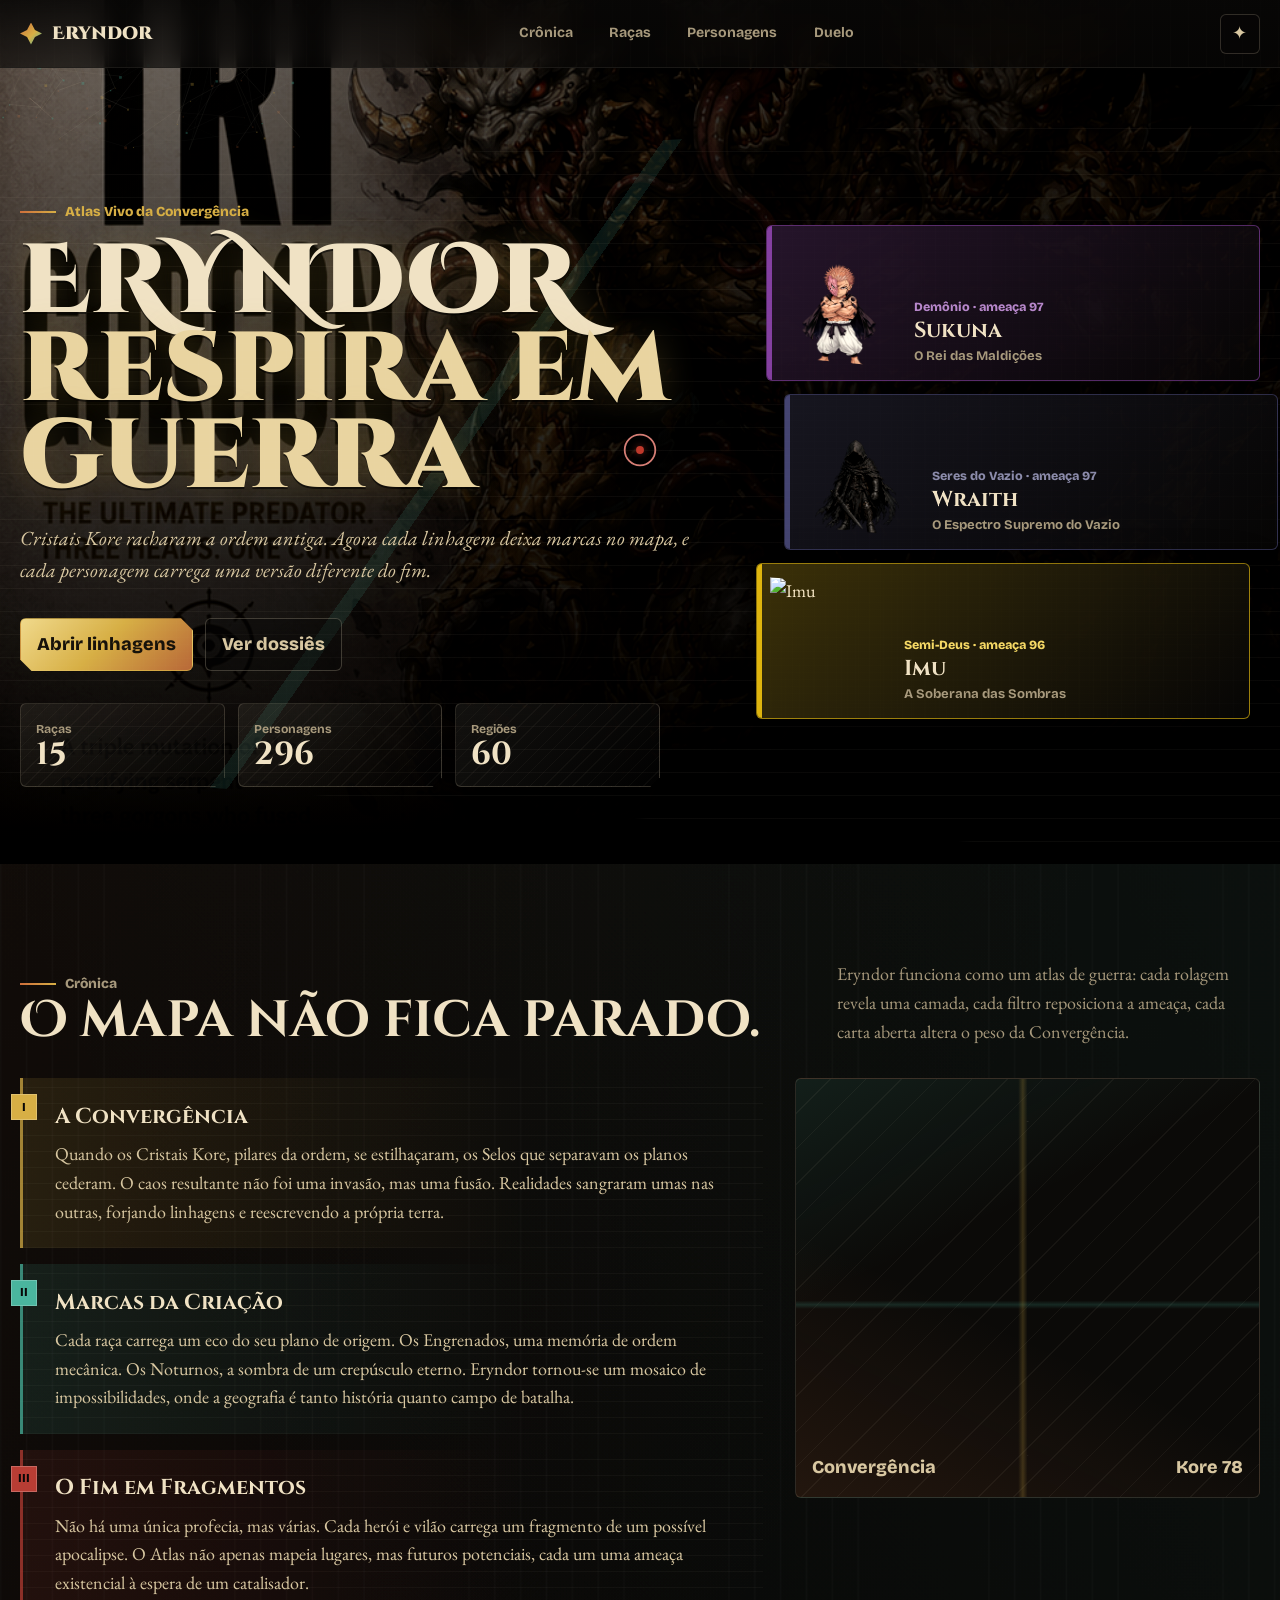
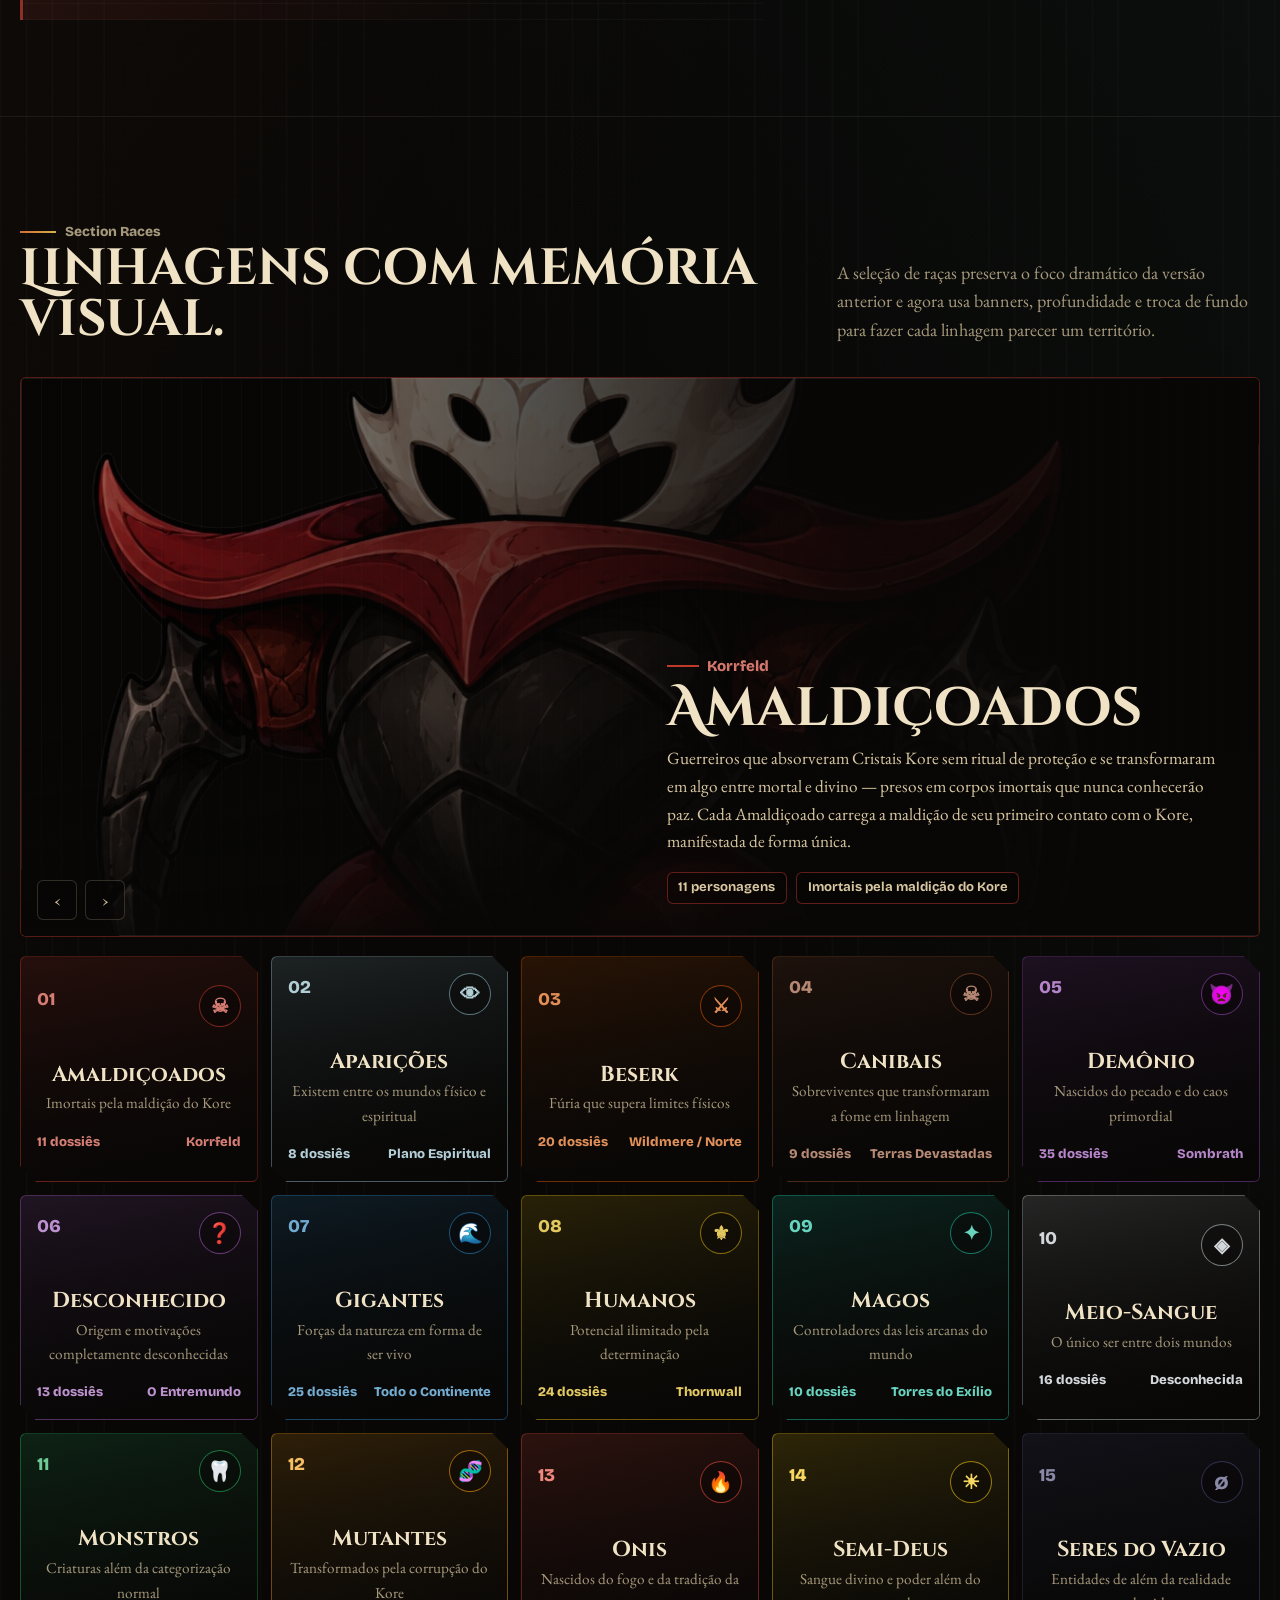
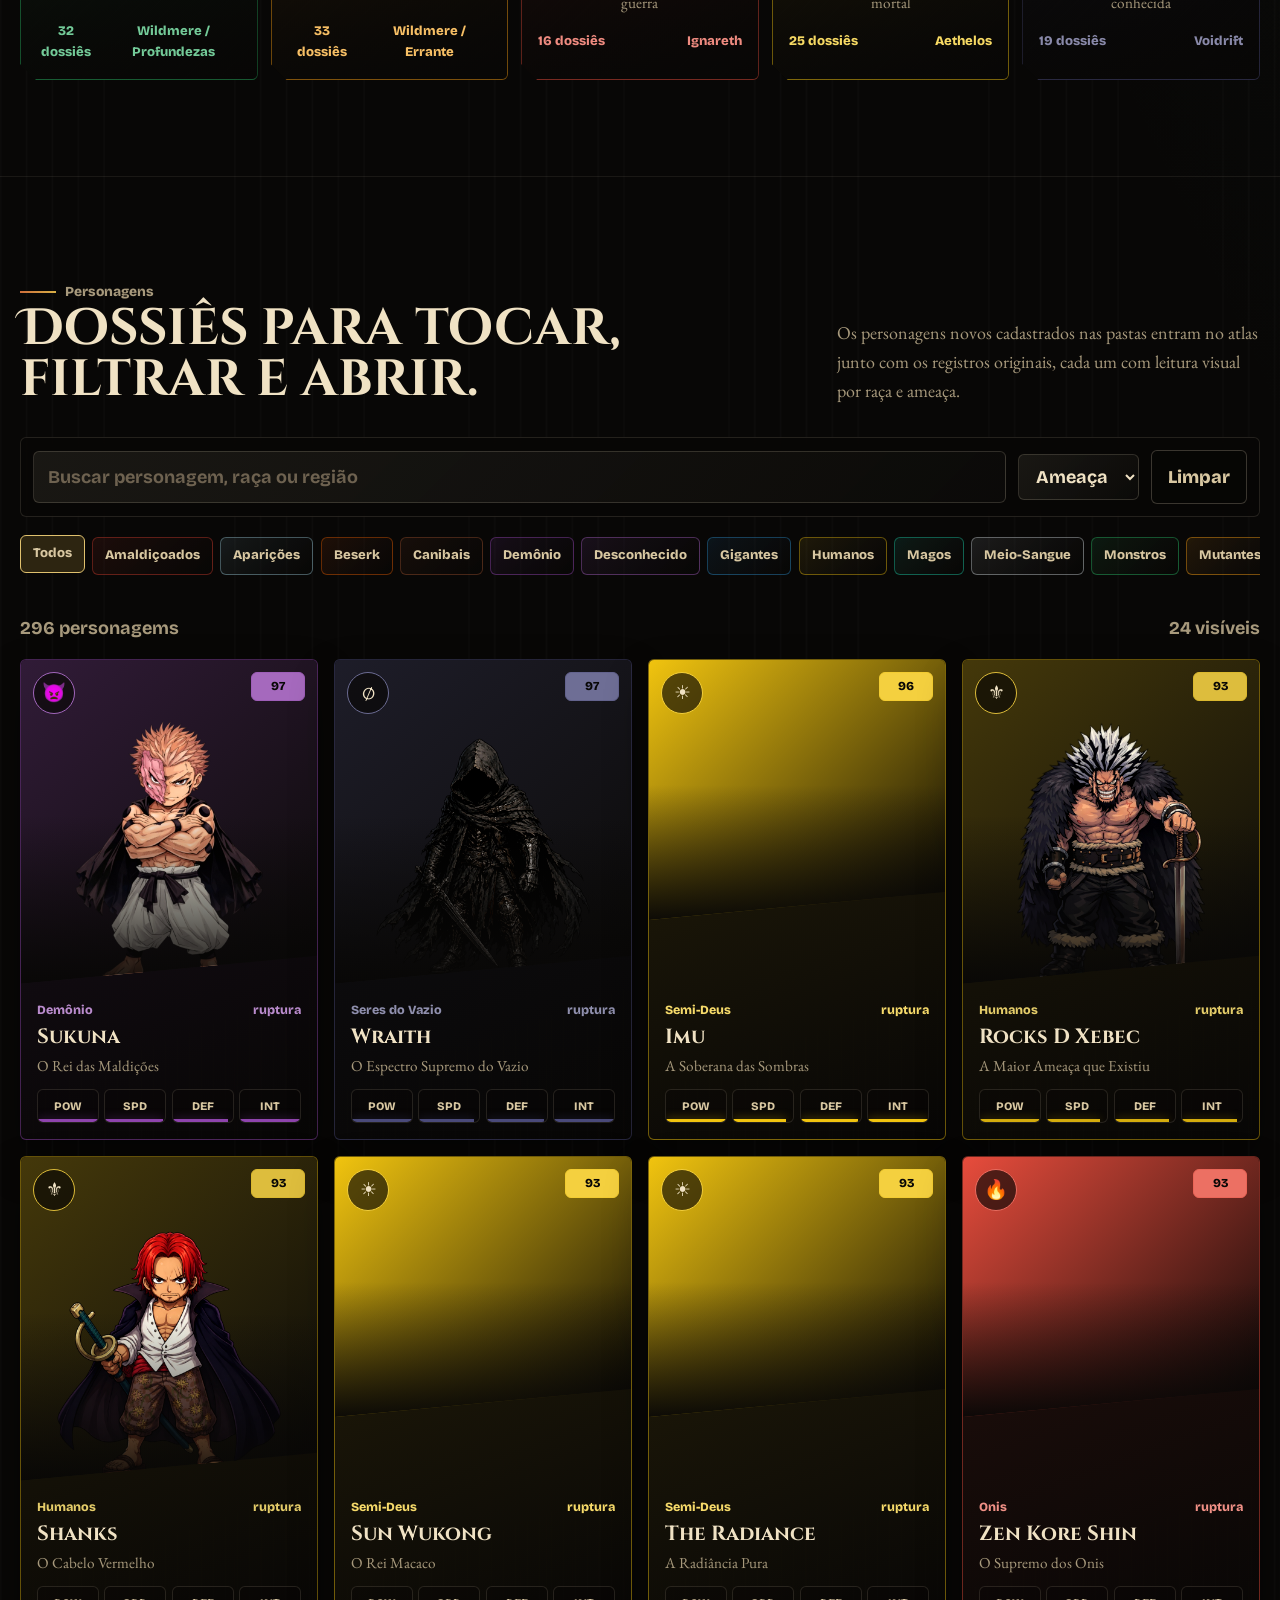
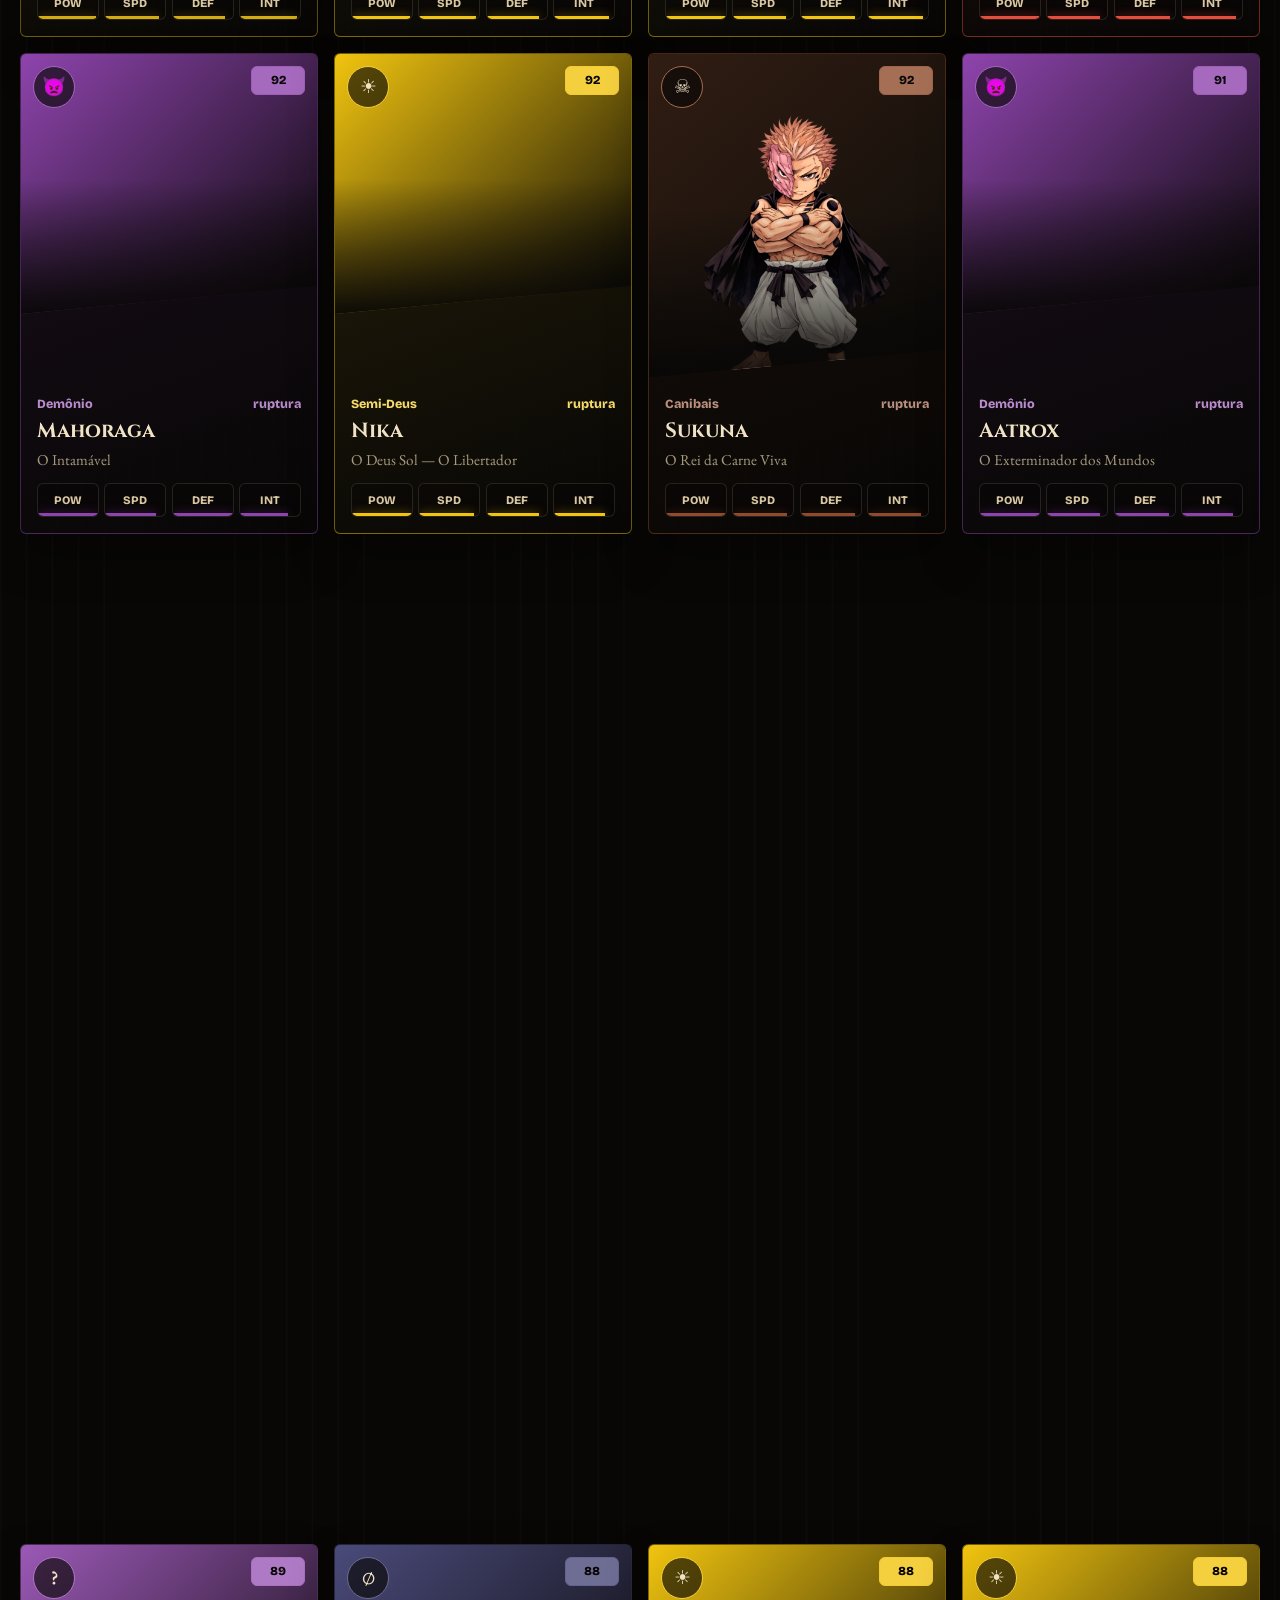
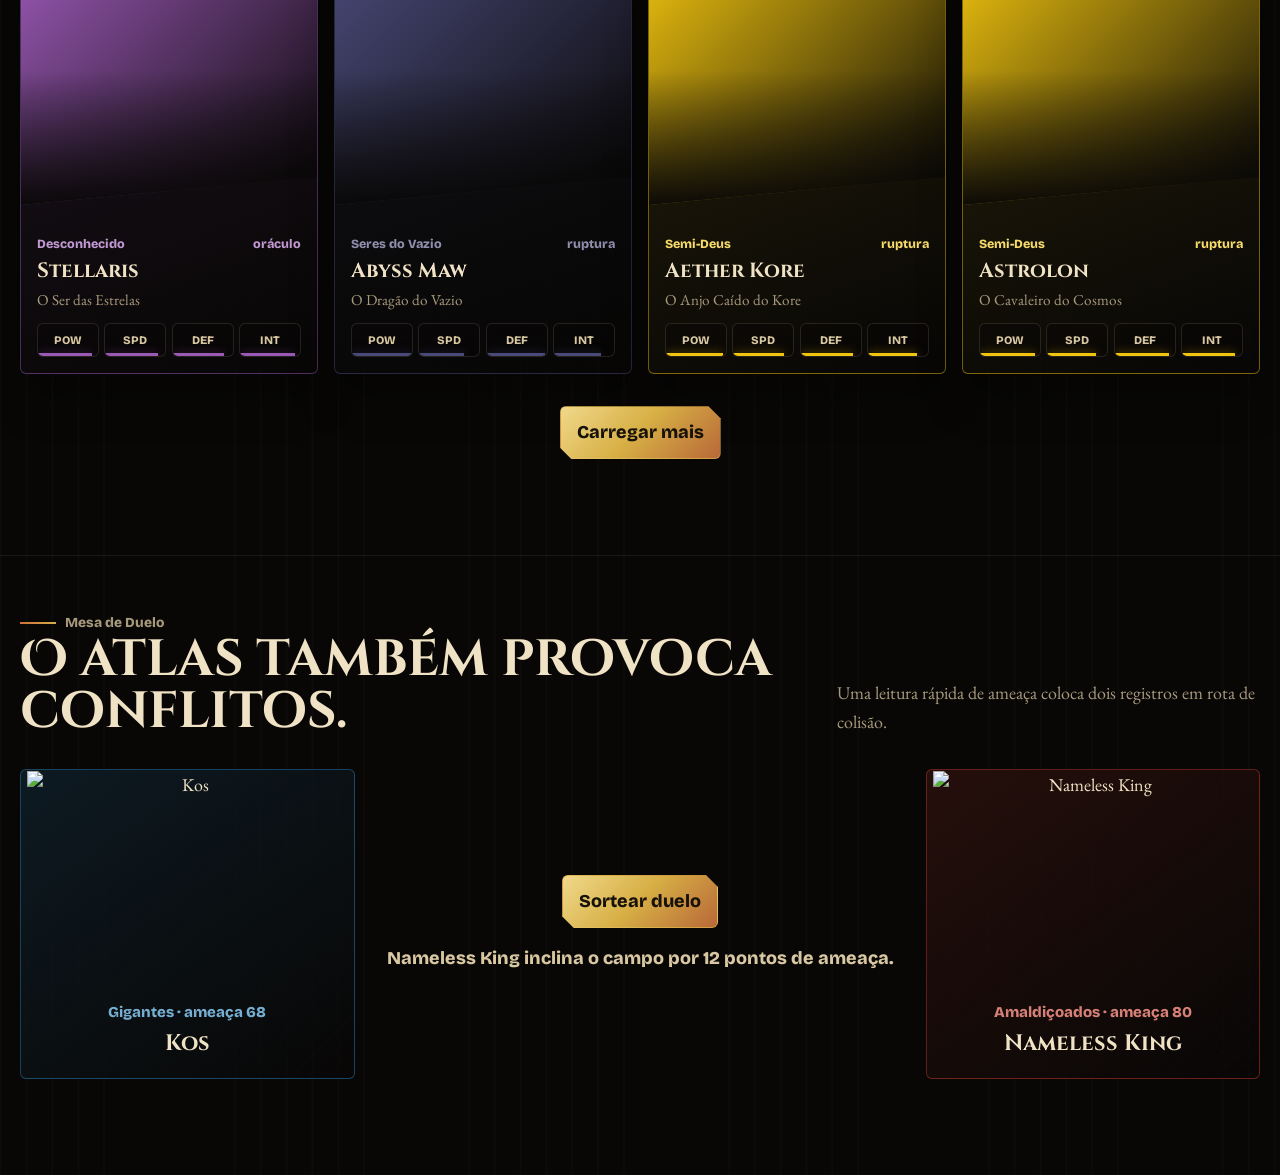
==== index.html @ 31798b3d "Primeiro commit do projeto ERYNDOR" ====
<!doctype html>
<html lang="pt-BR">
  <head>
    <meta charset="UTF-8" />
    <meta name="viewport" content="width=device-width, initial-scale=1.0" />
    <meta name="theme-color" content="#090806" />
    <title>ERYNDOR - Atlas Vivo da Convergência</title>
    <link rel="preconnect" href="https://fonts.googleapis.com" />
    <link rel="preconnect" href="https://fonts.gstatic.com" crossorigin />
    <link
      href="https://fonts.googleapis.com/css2?family=Bricolage+Grotesque:wght@500;600;700;800&family=Cinzel+Decorative:wght@400;700;900&family=Cinzel:wght@500;600;700&family=EB+Garamond:ital,wght@0,400;0,500;0,600;1,400;1,500&display=swap"
      rel="stylesheet"
    />
    <style>
      :root {
        --ink: #080706;
        --ink-2: #11100d;
        --charcoal: #191714;
        --iron: #24211c;
        --bone: #f0e2c4;
        --paper: #d8c7a1;
        --muted: #a7997c;
        --dim: #6e6250;
        --kore: #d7af45;
        --copper: #cf6f3b;
        --verdigris: #4ab59e;
        --blood: #b83d34;
        --moss: #91a36d;
        --storm: #48687e;
        --line: rgba(240, 226, 196, 0.14);
        --line-strong: rgba(240, 226, 196, 0.28);
        --shadow: rgba(0, 0, 0, 0.58);
        --active-race: var(--kore);
        --active-glow: rgba(215, 175, 69, 0.32);
        --cursor-x: 50vw;
        --cursor-y: 50vh;
        --scroll-ratio: 0;
        --transition-fast: 0.18s ease;
        --transition-med: 0.35s cubic-bezier(0.19, 1, 0.22, 1);
        --transition-slow: 0.7s ease;
        --reveal-delay: 0s;

        --kore-a10: rgba(215, 175, 69, 0.1);
        --kore-a20: rgba(215, 175, 69, 0.2);
        --copper-a10: rgba(207, 111, 59, 0.1);
        --verdigris-a10: rgba(74, 181, 158, 0.1);
        --blood-a10: rgba(184, 61, 52, 0.1);
      }

      * {
        box-sizing: border-box;
      }

      html {
        scroll-behavior: smooth;
        background: var(--ink);
      }

      body {
        margin: 0;
        color: var(--bone);
        background:
          linear-gradient(115deg, rgba(207, 111, 59, 0.06), transparent 32%),
          linear-gradient(245deg, rgba(74, 181, 158, 0.07), transparent 36%),
          repeating-linear-gradient(
            90deg,
            rgba(255, 255, 255, 0.018) 0,
            rgba(255, 255, 255, 0.018) 1px,
            transparent 1px,
            transparent 26px
          ),
          var(--ink);
        font-family: "EB Garamond", Georgia, serif;
        font-size: 18px;
        line-height: 1.6;
        overflow-x: hidden;
      }

      body::before {
        content: "";
        position: fixed;
        inset: 0;
        z-index: 30;
        pointer-events: none;
        opacity: 0.42;
        mix-blend-mode: soft-light;
        background-image:
          linear-gradient(rgba(255, 255, 255, 0.04) 1px, transparent 1px),
          linear-gradient(90deg, rgba(255, 255, 255, 0.03) 1px, transparent 1px);
        background-size:
          7px 7px,
          11px 11px;
        mask-image: linear-gradient(
          to bottom,
          transparent,
          #000 12%,
          #000 88%,
          transparent
        );
      }

      body::after {
        content: "";
        position: fixed;
        left: 0;
        right: 0;
        top: 0;
        height: 3px;
        z-index: 1200;
        transform-origin: left center;
        transform: scaleX(var(--scroll-ratio));
        background: linear-gradient(
          90deg,
          var(--copper),
          var(--kore),
          var(--verdigris)
        );
        box-shadow: 0 0 22px rgba(215, 175, 69, 0.55);
      }

      ::selection {
        color: var(--ink);
        background: var(--kore);
      }

      ::-webkit-scrollbar {
        width: 9px;
      }

      ::-webkit-scrollbar-track {
        background: #070604;
      }

      ::-webkit-scrollbar-thumb {
        background: linear-gradient(
          var(--copper),
          var(--kore),
          var(--verdigris)
        );
        border: 2px solid #070604;
        border-radius: 8px;
      }

      a {
        color: inherit;
      }

      button,
      input,
      select {
        font: inherit;
      }

      button {
        color: inherit;
      }

      img {
        display: block;
        max-width: 100%;
      }

      .site-loader {
        position: fixed;
        inset: 0;
        z-index: 2200;
        display: grid;
        place-items: center;
        background:
          linear-gradient(180deg, rgba(8, 7, 6, 0.96), rgba(8, 7, 6, 0.9)),
          repeating-linear-gradient(
            135deg,
            rgba(240, 226, 196, 0.04) 0 1px,
            transparent 1px 12px
          );
        transition:
          opacity 0.55s ease,
          visibility 0.55s ease;
      }

      body.is-loaded .site-loader {
        opacity: 0;
        visibility: hidden;
      }

      .loader-mark {
        width: min(76vw, 420px);
        text-align: center;
      }

      .loader-sigil {
        width: 96px;
        height: 96px;
        margin: 0 auto 1rem;
        background: conic-gradient(
          from 45deg,
          var(--copper),
          var(--kore),
          var(--verdigris),
          var(--copper)
        );
        clip-path: polygon(
          50% 0,
          64% 33%,
          100% 50%,
          64% 67%,
          50% 100%,
          36% 67%,
          0 50%,
          36% 33%
        );
        animation: sigilAwaken 3.2s ease-in-out infinite;
      }

      @keyframes sigilAwaken {
        0% {
          transform: scale(0.88);
          filter: brightness(0.9) saturate(0.8);
          opacity: 0.8;
        }
        30%,
        70% {
          transform: scale(1) rotate(180deg);
          filter: brightness(1.2) saturate(1.1);
          opacity: 1;
        }
        100% {
          transform: scale(0.88) rotate(360deg);
          filter: brightness(0.9) saturate(0.8);
          opacity: 0.8;
        }
      }

      .loader-text {
        margin: 0 0 0.85rem;
        font-family: "Cinzel", serif;
        font-weight: 700;
        font-size: 0.9rem;
        color: var(--paper);
      }

      .loader-track {
        height: 4px;
        border: 1px solid var(--line-strong);
        background: rgba(240, 226, 196, 0.06);
        overflow: hidden;
      }

      .loader-track span {
        display: block;
        width: 42%;
        height: 100%;
        background: linear-gradient(
          90deg,
          transparent,
          var(--kore),
          transparent
        );
        animation: loaderSweep 1.15s ease-in-out infinite;
      }

      @media (max-width: 1024px) {
        .hero {
          grid-template-columns: 1fr;
          padding-bottom: 4rem;
        }
        .hero-dossiers {
          display: none;
        }
        .races-grid {
          grid-template-columns: repeat(2, 1fr);
        }
      }

      @media (max-width: 768px) {
        .races-grid {
          grid-template-columns: 1fr;
        }
        .section-heading {
          display: block;
        }
      }

      .cursor {
        position: fixed;
        left: 0;
        top: 0;
        z-index: 2100;
        width: 18px;
        height: 18px;
        pointer-events: none;
        transform: translate3d(
          calc(var(--cursor-x) - 9px),
          calc(var(--cursor-y) - 9px),
          0
        );
        transition:
          width 0.18s ease,
          height 0.18s ease,
          transform 0.03s linear;
      }

      .cursor::before,
      .cursor::after {
        content: "";
        position: absolute;
        inset: 0;
        border-radius: 50%;
      }

      .cursor::before {
        background: var(--active-race);
        box-shadow: 0 0 18px var(--active-glow);
        transform: scale(0.44);
        mix-blend-mode: color-dodge;
      }

      .cursor::after {
        border: 1px solid color-mix(in srgb, var(--active-race), #fff 35%);
        transform: scale(1.8);
        transition:
          transform 0.2s ease,
          border-color 0.2s ease;
      }

      .cursor span {
        position: absolute;
        left: 22px;
        top: -8px;
        min-width: max-content;
        padding: 0.18rem 0.45rem;
        border: 1px solid var(--line);
        background: rgba(8, 7, 6, 0.8);
        color: var(--paper);
        font-family: "Bricolage Grotesque", sans-serif;
        font-size: 0.72rem;
        opacity: 0;
        transform: translateY(4px);
        transition:
          opacity 0.18s ease,
          transform 0.18s ease;
      }

      body.cursor-active .cursor {
        width: 34px;
        height: 34px;
        transform: translate3d(
          calc(var(--cursor-x) - 17px),
          calc(var(--cursor-y) - 17px),
          0
        );
      }

      body.cursor-active .cursor::after {
        transform: scale(1.4);
      }

      body.cursor-active .cursor span {
        opacity: 1;
        transform: translateY(0);
      }

      .page-shell {
        position: relative;
        z-index: 2;
      }

      .top-nav {
        position: fixed;
        inset: 0 0 auto;
        z-index: 1100;
        display: flex;
        align-items: center;
        justify-content: space-between;
        gap: 1rem;
        min-height: 68px;
        padding: 0.7rem max(1rem, calc((100vw - 1240px) / 2));
        border-bottom: 1px solid rgba(240, 226, 196, 0.08);
        background:
          linear-gradient(180deg, rgba(8, 7, 6, 0.92), rgba(8, 7, 6, 0.64)),
          repeating-linear-gradient(
            90deg,
            rgba(240, 226, 196, 0.035) 0 1px,
            transparent 1px 18px
          );
        backdrop-filter: blur(12px);
      }
      .top-nav::before,
      .top-nav::after {
        content: "";
        position: absolute;
        left: var(--page-gutter);
        right: var(--page-gutter);
        height: 1px;
        background: var(--kore-a20);
        transform-origin: center;
        transition: transform var(--transition-slow);
        transform: scaleX(calc(var(--scroll-ratio, 0) * 2));
      }
      .top-nav::before {
        top: 0;
      }
      .top-nav::after {
        bottom: 0;
        transform: scaleX(calc(1 - var(--scroll-ratio, 0) * 1.5));
      }

      .nav-brand {
        display: inline-flex;
        align-items: center;
        gap: 0.65rem;
        min-width: max-content;
        color: var(--bone);
        text-decoration: none;
        font-family: "Cinzel Decorative", serif;
        font-weight: 900;
        font-size: 1.15rem;
      }

      .nav-brand::before {
        content: "";
        width: 22px;
        height: 22px;
        background: linear-gradient(
          135deg,
          var(--copper),
          var(--kore) 55%,
          var(--verdigris)
        );
        clip-path: polygon(
          50% 0,
          68% 34%,
          100% 50%,
          68% 66%,
          50% 100%,
          32% 66%,
          0 50%,
          32% 34%
        );
        filter: drop-shadow(0 0 12px rgba(215, 175, 69, 0.42));
      }

      .nav-links {
        display: flex;
        align-items: center;
        justify-content: center;
        gap: 0.35rem;
        margin: 0;
        padding: 0;
        list-style: none;
      }

      .nav-links a {
        position: relative;
        display: inline-flex;
        align-items: center;
        min-height: 38px;
        padding: 0 0.9rem;
        color: var(--muted);
        text-decoration: none;
        font-family: "Bricolage Grotesque", sans-serif;
        font-weight: 700;
        font-size: 0.88rem;
        border: 1px solid transparent;
        transition: color var(--transition-fast);
      }
      .nav-links a::after {
        content: "";
        position: absolute;
        left: 50%;
        bottom: 4px;
        width: 0;
        height: 1px;
        background: var(--kore);
        transition:
          width var(--transition-med),
          left var(--transition-med);
      }
      .nav-links a:hover,
      .nav-links a.is-active {
        color: var(--bone);
      }
      .nav-links a:hover::after,
      .nav-links a.is-active::after {
        width: calc(100% - 1.8rem);
        left: 0.9rem;
      }

      .nav-quick {
        display: inline-flex;
        align-items: center;
        gap: 0.5rem;
      }

      .icon-button {
        display: inline-grid;
        place-items: center;
        width: 40px;
        height: 40px;
        border: 1px solid rgba(240, 226, 196, 0.18);
        border-radius: 6px;
        color: var(--paper);
        background: rgba(8, 7, 6, 0.52);
        cursor: pointer;
        transition:
          transform 0.2s ease,
          border-color 0.2s ease,
          background 0.2s ease;
      }

      .icon-button:hover,
      .icon-button:focus-visible {
        transform: translateY(-2px);
        border-color: var(--active-race);
        background: rgba(215, 175, 69, 0.11);
        outline: none;
      }

      .hero {
        position: relative;
        min-height: 96svh;
        display: grid;
        grid-template-columns: minmax(0, 1.04fr) minmax(320px, 0.72fr);
        align-items: end;
        gap: 2rem;
        padding: 7.8rem max(1.2rem, calc((100vw - 1240px) / 2)) 4.8rem;
        overflow: hidden;
      }

      .hero::before {
        content: "";
        position: absolute;
        inset: 0;
        background:
          linear-gradient(90deg, rgba(8, 7, 6, 0.35), rgba(8, 7, 6, 0.82) 72%),
          linear-gradient(180deg, rgba(8, 7, 6, 0.1), var(--ink) 96%),
          url("images/Banner/Banner-Mutantes.png") center / cover no-repeat;
        filter: saturate(1.05) contrast(1.08);
        transform: scale(1.04);
      }

      .hero::after {
        content: "";
        position: absolute;
        inset: 12% 0 0;
        background:
          repeating-linear-gradient(
            0deg,
            transparent 0 22px,
            rgba(240, 226, 196, 0.045) 22px 23px
          ),
          linear-gradient(
            125deg,
            transparent 0 38%,
            rgba(74, 181, 158, 0.12) 38% 39%,
            transparent 39% 100%
          );
        clip-path: polygon(0 10%, 100% 0, 100% 100%, 0 88%);
        pointer-events: none;
      }

      #ambient-canvas {
        position: absolute;
        inset: 0;
        z-index: 1;
        pointer-events: none;
        opacity: 0.82;
      }

      .hero-copy,
      .hero-dossiers {
        position: relative;
        z-index: 2;
      }

      .eyebrow {
        display: inline-flex;
        align-items: center;
        gap: 0.55rem;
        margin: 0 0 1rem;
        color: var(--kore);
        font-family: "Bricolage Grotesque", sans-serif;
        font-weight: 800;
        font-size: 0.86rem;
      }

      .eyebrow::before {
        content: "";
        width: 36px;
        height: 2px;
        background: linear-gradient(90deg, var(--copper), var(--kore));
      }

      .hero h1 {
        margin: 0;
        color: var(--bone);
        font-family: "Cinzel Decorative", serif;
        font-size: 6.1rem;
        font-weight: 900;
        line-height: 0.9;
        text-shadow:
          0 2px 0 rgba(0, 0, 0, 0.56),
          0 0 34px rgba(215, 175, 69, 0.24);
      }

      .hero-title-line {
        display: block;
        color: color-mix(in srgb, var(--bone), var(--kore) 28%);
      }

      .hero-lead {
        max-width: 680px;
        margin: 1.25rem 0 2rem;
        color: var(--paper);
        font-size: 1.25rem;
        font-style: italic;
      }

      .hero-actions {
        display: flex;
        flex-wrap: wrap;
        align-items: center;
        gap: 0.75rem;
        margin-bottom: 2rem;
      }

      .command-button {
        display: inline-flex;
        align-items: center;
        justify-content: center;
        min-height: 46px;
        padding: 0.7rem 1rem;
        border: 1px solid rgba(215, 175, 69, 0.48);
        border-radius: 6px;
        color: #17120a;
        background: linear-gradient(135deg, #f0d98b, var(--kore) 48%, #b86838);
        text-decoration: none;
        font-family: "Bricolage Grotesque", sans-serif;
        font-weight: 800;
        box-shadow: 0 16px 40px rgba(0, 0, 0, 0.28);
        cursor: pointer;
        transition:
          transform 0.2s ease,
          filter 0.2s ease,
          clip-path 0.2s ease;
        clip-path: polygon(
          0 0,
          calc(100% - 12px) 0,
          100% 12px,
          100% 100%,
          12px 100%,
          0 calc(100% - 12px)
        );
      }

      .command-button:hover,
      .command-button:focus-visible {
        transform: translateY(-3px);
        filter: brightness(1.1);
        outline: none;
        clip-path: polygon(
          12px 0,
          100% 0,
          100% calc(100% - 12px),
          calc(100% - 12px) 100%,
          0 100%,
          0 12px
        );
      }

      .ghost-button {
        display: inline-flex;
        align-items: center;
        justify-content: center;
        min-height: 46px;
        padding: 0.7rem 1rem;
        border: 1px solid rgba(240, 226, 196, 0.22);
        border-radius: 6px;
        color: var(--paper);
        background: rgba(8, 7, 6, 0.36);
        text-decoration: none;
        font-family: "Bricolage Grotesque", sans-serif;
        font-weight: 800;
        cursor: pointer;
        transition:
          transform 0.2s ease,
          border-color 0.2s ease,
          background 0.2s ease;
      }

      .ghost-button:hover,
      .ghost-button:focus-visible {
        transform: translateY(-3px);
        border-color: var(--verdigris);
        background: rgba(74, 181, 158, 0.1);
        outline: none;
      }

      .hero-ledger {
        display: grid;
        grid-template-columns: repeat(3, minmax(120px, 1fr));
        gap: 0.8rem;
        max-width: 640px;
      }

      .ledger-item {
        position: relative;
        padding: 0.95rem;
        border: 1px solid rgba(240, 226, 196, 0.18);
        border-radius: 6px;
        background:
          linear-gradient(
            135deg,
            rgba(240, 226, 196, 0.08),
            rgba(8, 7, 6, 0.16)
          ),
          repeating-linear-gradient(
            135deg,
            rgba(240, 226, 196, 0.04) 0 1px,
            transparent 1px 10px
          );
        clip-path: polygon(
          0 0,
          100% 0,
          100% calc(100% - 10px),
          calc(100% - 10px) 100%,
          0 100%
        );
      }

      .ledger-item small {
        display: block;
        color: var(--muted);
        font-family: "Bricolage Grotesque", sans-serif;
        font-size: 0.76rem;
        font-weight: 700;
      }

      .ledger-item strong {
        display: block;
        color: var(--bone);
        font-family: "Cinzel", serif;
        font-size: 2rem;
        line-height: 1;
      }

      .hero-dossiers {
        align-self: center;
        display: grid;
        gap: 0.85rem;
        transform: translateY(1rem);
      }

      .hero-dossier {
        position: relative;
        min-height: 146px;
        display: grid;
        grid-template-columns: 118px 1fr;
        gap: 1rem;
        align-items: end;
        padding: 0.8rem;
        border: 1px solid color-mix(in srgb, var(--race-color), transparent 44%);
        border-radius: 6px;
        color: var(--bone);
        background:
          linear-gradient(
            135deg,
            color-mix(in srgb, var(--race-color), #080706 78%),
            rgba(8, 7, 6, 0.72)
          ),
          repeating-linear-gradient(
            90deg,
            rgba(240, 226, 196, 0.035) 0 1px,
            transparent 1px 14px
          );
        box-shadow: 0 18px 48px rgba(0, 0, 0, 0.38);
        overflow: hidden;
        cursor: pointer;
        text-align: left;
        transform: translateX(var(--entry-x, 0));
        animation: dossierIn 0.78s ease both;
      }

      .hero-dossier:hover,
      .hero-dossier:focus-visible {
        transform: translateX(-6px);
        border-color: var(--race-color);
        box-shadow:
          -6px 0 0 var(--race-glow),
          0 0 24px -4px var(--race-glow);
        outline: none;
      }

      .hero-dossier:nth-child(2) {
        --entry-x: 18px;
        animation-delay: 0.08s;
      }

      .hero-dossier:nth-child(3) {
        --entry-x: -10px;
        animation-delay: 0.16s;
      }

      .hero-dossier::before {
        content: "";
        position: absolute;
        inset: 0;
        border-left: 5px solid var(--race-color);
        opacity: 0.9;
      }

      .hero-dossier img {
        width: 118px;
        height: 128px;
        object-fit: cover;
        object-position: center 20%;
        object-position: top center;
        filter: saturate(1.05) contrast(1.08);
        clip-path: polygon(0 0, 100% 8%, 92% 100%, 0 92%);
      }

      .hero-dossier small,
      .hero-dossier span {
        display: block;
        font-family: "Bricolage Grotesque", sans-serif;
      }

      .hero-dossier small {
        color: color-mix(in srgb, var(--race-color), #fff 36%);
        font-weight: 800;
        font-size: 0.78rem;
      }

      .hero-dossier strong {
        display: block;
        margin: 0.2rem 0;
        color: var(--bone);
        font-family: "Cinzel", serif;
        font-size: 1.35rem;
        line-height: 1.05;
      }

      .hero-dossier span {
        color: var(--muted);
        font-size: 0.82rem;
        font-weight: 700;
      }

      .section {
        position: relative;
        padding: 6rem max(1.2rem, calc((100vw - 1240px) / 2));
      }

      .section + .section {
        border-top: 1px solid rgba(240, 226, 196, 0.08);
      }

      .section-heading {
        display: grid;
        grid-template-columns: minmax(0, 0.78fr) minmax(260px, 0.42fr);
        gap: 2rem;
        align-items: end;
        margin-bottom: 2rem;
      }

      .section-heading h2 {
        margin: 0;
        color: var(--bone);
        font-family: "Cinzel Decorative", serif;
        font-size: 3.2rem;
        line-height: 1;
      }

      .section-heading p {
        margin: 0;
        color: var(--muted);
      }

      .story-grid {
        display: grid;
        grid-template-columns: minmax(0, 0.8fr) minmax(300px, 0.5fr);
        gap: 2rem;
        align-items: start;
      }

      .story-chapters {
        display: grid;
        gap: 1rem;
      }

      .chapter {
        position: relative;
        padding: 1.35rem 1.35rem 1.35rem 2rem;
        border-left: 3px solid
          color-mix(in srgb, var(--chapter-color), transparent 26%);
        background:
          linear-gradient(
            90deg,
            color-mix(in srgb, var(--chapter-color), transparent 88%),
            transparent 68%
          ),
          repeating-linear-gradient(
            0deg,
            rgba(240, 226, 196, 0.035) 0 1px,
            transparent 1px 16px
          );
        transform: translateY(22px);
        opacity: 0;
        transition:
          transform 0.7s ease,
          opacity 0.7s ease;
        transition-delay: var(--reveal-delay, 0s);
      }

      .chapter.is-visible {
        transform: translateY(0);
        opacity: 1;
      }

      .chapter::before {
        content: attr(data-index);
        position: absolute;
        left: -0.75rem;
        top: 1rem;
        width: 1.5rem;
        height: 1.5rem;
        display: grid;
        place-items: center;
        border: 1px solid color-mix(in srgb, var(--chapter-color), #fff 22%);
        color: var(--ink);
        background: var(--chapter-color);
        font-family: "Bricolage Grotesque", sans-serif;
        font-size: 0.76rem;
        font-weight: 800;
      }

      .chapter h3 {
        margin: 0 0 0.35rem;
        color: var(--bone);
        font-family: "Cinzel", serif;
        font-size: 1.35rem;
      }

      .chapter p {
        margin: 0;
        color: var(--paper);
      }

      .rift-map {
        position: sticky;
        top: 92px;
        min-height: 420px;
        border: 1px solid var(--line);
        border-radius: 6px;
        overflow: hidden;
        background:
          linear-gradient(155deg, rgba(74, 181, 158, 0.12), transparent 36%),
          linear-gradient(25deg, rgba(207, 111, 59, 0.12), transparent 42%),
          #0b0a08;
      }

      .rift-map::before {
        content: "";
        position: absolute;
        inset: 10%;
        border: 1px solid rgba(240, 226, 196, 0.16);
        clip-path: polygon(50% 0, 90% 22%, 96% 72%, 50% 100%, 4% 72%, 10% 22%);
        animation: mapPulse 4s ease-in-out infinite;
      }

      .rift-map::after {
        content: "";
        position: absolute;
        inset: 0;
        background:
          linear-gradient(
            90deg,
            transparent 48%,
            rgba(215, 175, 69, 0.22) 49%,
            transparent 50%
          ),
          linear-gradient(
            0deg,
            transparent 45%,
            rgba(74, 181, 158, 0.18) 46%,
            transparent 47%
          ),
          repeating-linear-gradient(
            135deg,
            transparent 0 24px,
            rgba(240, 226, 196, 0.05) 24px 25px
          );
        transform: translateY(calc(var(--scroll-ratio) * -80px));
      }

      .map-label {
        position: absolute;
        left: 1rem;
        right: 1rem;
        bottom: 1rem;
        z-index: 2;
        display: flex;
        justify-content: space-between;
        gap: 1rem;
        color: var(--paper);
        font-family: "Bricolage Grotesque", sans-serif;
        font-weight: 800;
      }

      .race-theater {
        overflow: hidden;
      }

      .race-stage {
        position: relative;
        min-height: 560px;
        margin-bottom: 1.2rem;
        border: 1px solid
          color-mix(in srgb, var(--active-race), transparent 58%);
        border-radius: 6px;
        background: #070604;
        overflow: hidden;
      }

      .race-stage::before,
      .race-stage::after {
        content: "";
        position: absolute;
        inset: 0;
        pointer-events: none;
      }

      .race-stage::before {
        z-index: 2;
        background:
          linear-gradient(90deg, rgba(8, 7, 6, 0.18), rgba(8, 7, 6, 0.9) 68%),
          linear-gradient(0deg, rgba(8, 7, 6, 0.94), transparent 42%),
          repeating-linear-gradient(
            90deg,
            rgba(240, 226, 196, 0.04) 0 1px,
            transparent 1px 20px
          );
      }

      .race-stage::after {
        z-index: 3;
        border: 1px solid rgba(240, 226, 196, 0.08);
        clip-path: polygon(0 0, 92% 0, 100% 12%, 100% 100%, 8% 100%, 0 88%);
      }

      .race-banner {
        position: absolute;
        inset: -4%;
        width: 108%;
        height: 108%;
        object-fit: cover;
        object-position: center;
        filter: saturate(1.12) contrast(1.08) blur(var(--banner-blur, 0px));
        transform: translate3d(
            calc(var(--parallax-x, 0) * 1px),
            calc(var(--parallax-y, 0) * 1px),
            0
          )
          scale(1.04);
        opacity: 0.78;
        transition:
          opacity 0.45s ease,
          filter 0.45s ease,
          transform 0.45s ease;
      }

      .race-stage:hover .race-banner {
        opacity: 0.96;
        --banner-blur: 2px;
      }

      .race-stage-copy {
        position: absolute;
        z-index: 4;
        right: 2rem;
        bottom: 2rem;
        max-width: 560px;
      }

      .race-stage-copy small {
        display: inline-flex;
        align-items: center;
        gap: 0.5rem;
        color: color-mix(in srgb, var(--active-race), #fff 32%);
        font-family: "Bricolage Grotesque", sans-serif;
        font-weight: 800;
      }

      .race-stage-copy small::before {
        content: "";
        width: 2rem;
        height: 2px;
        background: var(--active-race);
      }

      .race-stage-copy h3 {
        margin: 0.35rem 0 0.65rem;
        color: var(--bone);
        font-family: "Cinzel Decorative", serif;
        font-size: 3.4rem;
        line-height: 0.95;
      }

      .race-stage-copy p {
        margin: 0 0 1rem;
        color: var(--paper);
        font-size: 1.08rem;
      }

      .race-stage-meta {
        display: flex;
        flex-wrap: wrap;
        gap: 0.6rem;
      }

      .meta-chip {
        display: inline-flex;
        align-items: center;
        min-height: 32px;
        padding: 0.25rem 0.65rem;
        border: 1px solid
          color-mix(in srgb, var(--active-race), transparent 52%);
        border-radius: 6px;
        color: var(--paper);
        background: rgba(8, 7, 6, 0.42);
        font-family: "Bricolage Grotesque", sans-serif;
        font-weight: 700;
        font-size: 0.82rem;
      }

      .race-controls {
        position: absolute;
        z-index: 5;
        left: 1rem;
        bottom: 1rem;
        display: flex;
        gap: 0.5rem;
      }

      .races-grid {
        display: grid;
        grid-template-columns: repeat(5, minmax(0, 1fr));
        gap: 0.8rem;
      }

      .race-card {
        position: relative;
        min-height: 220px;
        padding: 1rem;
        border: 1px solid color-mix(in srgb, var(--race-color), transparent 58%);
        border-radius: 6px;
        color: var(--bone);
        background:
          linear-gradient(
            160deg,
            color-mix(in srgb, var(--race-color), #080706 84%),
            rgba(8, 7, 6, 0.82)
          ),
          repeating-linear-gradient(
            135deg,
            rgba(240, 226, 196, 0.035) 0 1px,
            transparent 1px 12px
          );
        clip-path: polygon(
          0 0,
          calc(100% - 16px) 0,
          100% 16px,
          100% 100%,
          16px 100%,
          0 calc(100% - 16px)
        );
        cursor: pointer;
        overflow: hidden;
        transform: translateY(24px);
        opacity: 0;
        transition:
          transform 0.45s cubic-bezier(0.19, 1, 0.22, 1),
          opacity 0.45s ease,
          border-color 0.25s ease,
          background 0.25s ease;
      }

      .race-card.is-visible {
        transform: translateY(0);
        opacity: 1;
      }

      .race-card:hover,
      .race-card:focus-visible {
        border-color: color-mix(in srgb, var(--race-color), #fff 22%);
        outline: none;
        transform: translateY(-5px);
      }

      .race-card.is-active {
        border-color: var(--race-color);
        box-shadow:
          0 0 24px -4px var(--race-glow),
          inset 0 0 12px rgba(0, 0, 0, 0.4);
        transform: translateY(-4px) scale(1.02);
      }

      .race-card::before {
        content: "";
        position: absolute;
        inset: 0;
        background: var(--race-banner) center / cover no-repeat;
        opacity: 0;
        filter: saturate(1.15) contrast(1.08);
        transform: scale(1.12);
        transition:
          opacity 0.3s ease,
          transform 0.45s ease;
      }

      .race-card:hover::before,
      .race-card.is-active::before {
        opacity: 0.28;
        transform: scale(1.04);
      }

      .race-card::after {
        content: "";
        position: absolute;
        inset: 0;
        background: linear-gradient(180deg, transparent, rgba(8, 7, 6, 0.76));
        pointer-events: none;
      }

      .race-card > * {
        position: relative;
        z-index: 2;
      }

      .race-index {
        display: flex;
        justify-content: space-between;
        align-items: start;
        margin-bottom: 2.2rem;
        color: color-mix(in srgb, var(--race-color), #fff 34%);
        font-family: "Bricolage Grotesque", sans-serif;
        font-weight: 800;
      }

      .race-icon {
        display: grid;
        place-items: center;
        width: 42px;
        height: 42px;
        border: 1px solid color-mix(in srgb, var(--race-color), transparent 38%);
        border-radius: 50%;
        background: rgba(8, 7, 6, 0.42);
        font-size: 1.25rem;
      }

      .race-card h3 {
        margin: 0 0 0.35rem;
        color: var(--bone);
        font-family: "Cinzel", serif;
        font-size: 1.35rem;
        line-height: 1.08;
      }

      .race-card p {
        margin: 0 0 1rem;
        color: var(--muted);
        font-size: 0.95rem;
      }

      .race-card footer {
        display: flex;
        align-items: center;
        justify-content: space-between;
        gap: 0.65rem;
        color: color-mix(in srgb, var(--race-color), #fff 35%);
        font-family: "Bricolage Grotesque", sans-serif;
        font-size: 0.82rem;
        font-weight: 800;
      }

      .toolbar {
        position: sticky;
        top: 68px;
        z-index: 50;
        display: grid;
        grid-template-columns: minmax(240px, 1fr) auto auto;
        gap: 0.75rem;
        align-items: center;
        margin-bottom: 1rem;
        padding: 0.75rem;
        border: 1px solid rgba(240, 226, 196, 0.12);
        border-radius: 6px;
        background: rgba(8, 7, 6, 0.78);
        backdrop-filter: blur(10px);
      }

      .field {
        position: relative;
      }

      .field input,
      .field select {
        width: 100%;
        min-height: 44px;
        border: 1px solid rgba(240, 226, 196, 0.16);
        border-radius: 6px;
        color: var(--bone);
        background:
          linear-gradient(
            135deg,
            rgba(240, 226, 196, 0.06),
            rgba(8, 7, 6, 0.24)
          ),
          #0c0b09;
        padding: 0.65rem 0.85rem;
        font-family: "Bricolage Grotesque", sans-serif;
        font-weight: 700;
        outline: none;
        transition:
          border-color 0.2s ease,
          box-shadow 0.2s ease;
      }

      .field input:focus,
      .field select:focus {
        border-color: var(--active-race);
        box-shadow: 0 0 0 3px
          color-mix(in srgb, var(--active-race), transparent 82%);
      }

      .field input::placeholder {
        color: var(--dim);
      }

      .filters {
        display: flex;
        gap: 0.45rem;
        padding: 0.25rem 0 1.15rem;
        margin-bottom: 1.35rem;
        overflow-x: auto;
        scrollbar-width: thin;
      }

      .filter-btn {
        min-height: 38px;
        flex: 0 0 auto;
        border: 1px solid
          color-mix(in srgb, var(--race-color, var(--kore)), transparent 55%);
        border-radius: 6px;
        padding: 0.35rem 0.75rem;
        color: var(--paper);
        background: linear-gradient(
          135deg,
          color-mix(in srgb, var(--race-color, var(--kore)), transparent 88%),
          rgba(8, 7, 6, 0.42)
        );
        font-family: "Bricolage Grotesque", sans-serif;
        font-size: 0.82rem;
        font-weight: 800;
        cursor: pointer;
        transition:
          transform 0.2s ease,
          border-color 0.2s ease,
          background 0.2s ease;
      }

      .filter-btn:hover,
      .filter-btn:focus-visible,
      .filter-btn.is-active {
        transform: translateY(-2px);
        border-color: color-mix(
          in srgb,
          var(--race-color, var(--kore)),
          #fff 22%
        );
        background: color-mix(
          in srgb,
          var(--race-color, var(--kore)),
          #080706 82%
        );
        outline: none;
      }

      .gallery-status {
        display: flex;
        align-items: center;
        justify-content: space-between;
        gap: 1rem;
        margin-bottom: 1rem;
        color: var(--muted);
        font-family: "Bricolage Grotesque", sans-serif;
        font-weight: 700;
      }

      .characters-grid {
        display: grid;
        grid-template-columns: repeat(4, minmax(0, 1fr));
        gap: 1rem;
      }

      .char-card {
        --tilt-x: 0deg;
        --tilt-y: 0deg;
        position: relative;
        min-height: 430px;
        display: grid;
        grid-template-rows: minmax(220px, 1fr) auto;
        padding: 0;
        border: 1px solid color-mix(in srgb, var(--race-color), transparent 56%);
        border-radius: 6px;
        color: var(--bone);
        background:
          linear-gradient(
            160deg,
            color-mix(in srgb, var(--race-color), #080706 86%),
            rgba(8, 7, 6, 0.9)
          ),
          repeating-linear-gradient(
            90deg,
            rgba(240, 226, 196, 0.03) 0 1px,
            transparent 1px 12px
          );
        box-shadow: 0 22px 45px rgba(0, 0, 0, 0.32);
        text-align: left;
        cursor: pointer;
        overflow: hidden;
        transform: perspective(900px) rotateX(var(--tilt-x))
          rotateY(var(--tilt-y)) translateY(26px);
        opacity: 0;
        transition:
          transform 0.45s cubic-bezier(0.19, 1, 0.22, 1),
          opacity 0.45s ease,
          border-color 0.22s ease,
          filter 0.22s ease;
      }

      .char-card.is-visible {
        transform: perspective(900px) rotateX(var(--tilt-x))
          rotateY(var(--tilt-y)) translateY(0);
        opacity: 1;
      }

      .char-card:hover,
      .char-card:focus-visible {
        border-color: color-mix(in srgb, var(--race-color), #fff 22%);
        outline: none;
        filter: brightness(1.06);
      }

      .char-card::before {
        content: "";
        position: absolute;
        inset: 0;
        z-index: 2;
        pointer-events: none;
        background:
          linear-gradient(
            120deg,
            transparent 0 36%,
            rgba(255, 255, 255, 0.16) 46%,
            transparent 56%
          ),
          linear-gradient(0deg, rgba(8, 7, 6, 0.92), transparent 42%);
        transform: translateX(-120%);
        transition: transform 0.55s ease;
      }

      .char-card:hover::before {
        transform: translateX(120%);
      }

      .char-art {
        position: relative;
        min-height: 260px;
        overflow: hidden;
        background:
          linear-gradient(
            140deg,
            color-mix(in srgb, var(--race-color), transparent 72%),
            transparent
          ),
          #0c0b09;
        clip-path: polygon(0 0, 100% 0, 100% calc(100% - 28px), 0 100%);
      }

      .char-art img {
        width: 100%;
        height: 100%;
        min-height: 300px;
        object-fit: cover;
        object-position: top center;
        filter: saturate(1.08) contrast(1.08);
        transform: scale(1.02);
        transition:
          transform 0.6s ease,
          filter 0.35s ease;
      }

      .char-card:hover .char-art img {
        transform: scale(1.09);
        filter: saturate(1.16) contrast(1.12);
      }

      .char-art::after {
        content: "";
        position: absolute;
        inset: auto 0 0;
        height: 52%;
        background: linear-gradient(0deg, rgba(8, 7, 6, 0.96), transparent);
      }

      .char-sigil {
        position: absolute;
        left: 0.75rem;
        top: 0.75rem;
        z-index: 3;
        display: grid;
        place-items: center;
        width: 42px;
        height: 42px;
        border: 1px solid color-mix(in srgb, var(--race-color), #fff 18%);
        border-radius: 50%;
        color: var(--bone);
        background: rgba(8, 7, 6, 0.65);
        font-size: 1.2rem;
      }

      .char-threat {
        position: absolute;
        right: 0.75rem;
        top: 0.75rem;
        z-index: 3;
        min-width: 54px;
        padding: 0.25rem 0.45rem;
        border: 1px solid color-mix(in srgb, var(--race-color), #fff 14%);
        border-radius: 6px;
        color: var(--ink);
        background: color-mix(in srgb, var(--race-color), #fff 20%);
        font-family: "Bricolage Grotesque", sans-serif;
        font-size: 0.76rem;
        font-weight: 800;
        text-align: center;
      }

      .char-copy {
        position: relative;
        z-index: 4;
        padding: 1rem;
      }

      .char-race {
        display: flex;
        align-items: center;
        justify-content: space-between;
        gap: 0.7rem;
        margin-bottom: 0.45rem;
        color: color-mix(in srgb, var(--race-color), #fff 38%);
        font-family: "Bricolage Grotesque", sans-serif;
        font-size: 0.78rem;
        font-weight: 800;
      }

      .char-copy h3 {
        margin: 0;
        color: var(--bone);
        font-family: "Cinzel", serif;
        font-size: 1.28rem;
        line-height: 1.05;
      }

      .char-copy p {
        display: -webkit-box;
        margin: 0.45rem 0 0.8rem;
        color: var(--muted);
        font-size: 0.95rem;
        line-height: 1.35;
        -webkit-line-clamp: 2;
        -webkit-box-orient: vertical;
        overflow: hidden;
      }

      .stat-mini {
        display: grid;
        grid-template-columns: repeat(4, 1fr);
        gap: 0.35rem;
      }

      .stat-mini span {
        position: relative;
        min-height: 34px;
        display: grid;
        align-content: center;
        padding: 0.25rem;
        border: 1px solid rgba(240, 226, 196, 0.12);
        border-radius: 6px;
        color: var(--paper);
        background: rgba(8, 7, 6, 0.38);
        font-family: "Bricolage Grotesque", sans-serif;
        font-size: 0.72rem;
        font-weight: 800;
        text-align: center;
        overflow: hidden;
      }

      .stat-mini span::before {
        content: "";
        position: absolute;
        inset: auto 0 0;
        height: 3px;
        width: var(--stat);
        background: var(--race-color);
        box-shadow: 0 0 10px var(--race-glow);
      }

      .load-row {
        display: flex;
        justify-content: center;
        margin-top: 2rem;
      }

      .empty-state {
        display: none;
        min-height: 260px;
        place-items: center;
        border: 1px dashed var(--line-strong);
        color: var(--muted);
        background: rgba(8, 7, 6, 0.32);
        font-family: "Bricolage Grotesque", sans-serif;
        font-weight: 800;
      }

      .empty-state.is-visible {
        display: grid;
      }

      .duel-section {
        padding-top: 3rem;
      }

      .duel-board {
        display: grid;
        grid-template-columns: minmax(0, 1fr) auto minmax(0, 1fr);
        gap: 1rem;
        align-items: stretch;
      }

      .duel-pick {
        min-height: 280px;
        border: 1px solid
          color-mix(in srgb, var(--race-color, var(--kore)), transparent 52%);
        border-radius: 6px;
        background:
          linear-gradient(
            145deg,
            color-mix(in srgb, var(--race-color, var(--kore)), #080706 84%),
            rgba(8, 7, 6, 0.72)
          ),
          repeating-linear-gradient(
            135deg,
            rgba(240, 226, 196, 0.035) 0 1px,
            transparent 1px 12px
          );
        overflow: hidden;
        cursor: pointer;
      }

      .duel-pick img {
        width: 100%;
        height: 210px;
        object-fit: cover;
        object-position: top center;
        clip-path: polygon(0 0, 100% 0, 96% 100%, 0 88%);
      }

      .duel-pick div {
        padding: 1rem;
      }

      .duel-pick small {
        color: color-mix(in srgb, var(--race-color, var(--kore)), #fff 36%);
        font-family: "Bricolage Grotesque", sans-serif;
        font-weight: 800;
      }

      .duel-pick strong {
        display: block;
        color: var(--bone);
        font-family: "Cinzel", serif;
        font-size: 1.4rem;
      }

      .duel-core {
        min-width: 230px;
        display: grid;
        place-items: center;
        align-content: center;
        gap: 1rem;
        padding: 1rem;
      }

      .duel-verdict {
        color: var(--paper);
        font-family: "Bricolage Grotesque", sans-serif;
        font-weight: 800;
        text-align: center;
      }

      .modal-backdrop {
        position: fixed;
        inset: 0;
        z-index: 1800;
        display: grid;
        place-items: center;
        padding: 1rem;
        background: rgba(8, 7, 6, 0.86);
        opacity: 0;
        visibility: hidden;
        transition:
          opacity 0.25s ease,
          visibility 0.25s ease;
        clip-path: circle(0 at var(--origin-x, 50%) var(--origin-y, 50%));
      }

      .modal-backdrop.open {
        opacity: 1;
        visibility: visible;
        animation: veilOpen 0.58s cubic-bezier(0.19, 1, 0.22, 1) forwards;
      }

      .modal-bg {
        position: absolute;
        inset: -6%;
        width: 112%;
        height: 112%;
        object-fit: cover;
        object-position: top center;
        filter: blur(24px) saturate(1.12) contrast(1.06);
        opacity: 0.32;
        transform: scale(1.05);
      }

      .modal-backdrop::before {
        content: "";
        position: absolute;
        inset: 0;
        background:
          linear-gradient(110deg, rgba(8, 7, 6, 0.86), transparent 58%),
          repeating-linear-gradient(
            90deg,
            rgba(240, 226, 196, 0.035) 0 1px,
            transparent 1px 18px
          );
      }

      .character-modal {
        position: relative;
        z-index: 2;
        width: min(1120px, 96vw);
        max-height: min(850px, 92svh);
        display: grid;
        grid-template-columns: minmax(300px, 0.76fr) minmax(0, 1fr);
        border: 1px solid
          color-mix(in srgb, var(--race-color, var(--kore)), #fff 12%);
        border-radius: 6px;
        background:
          linear-gradient(
            145deg,
            color-mix(in srgb, var(--race-color, var(--kore)), #080706 86%),
            rgba(8, 7, 6, 0.94)
          ),
          #090806;
        box-shadow: 0 34px 90px rgba(0, 0, 0, 0.72);
        overflow: hidden;
        transform: translateY(18px) scale(0.98);
        transition: transform 0.34s ease;
      }

      .modal-backdrop.open .character-modal {
        transform: translateY(0) scale(1);
      }

      .modal-art {
        position: relative;
        min-height: 620px;
        background: #0c0b09;
        overflow: hidden;
      }

      .modal-art img {
        width: 100%;
        height: 100%;
        object-fit: cover;
        object-position: top center;
        filter: saturate(1.12) contrast(1.1);
      }

      .modal-art::after {
        content: "";
        position: absolute;
        inset: 0;
        background:
          linear-gradient(90deg, transparent 42%, rgba(8, 7, 6, 0.84)),
          linear-gradient(0deg, rgba(8, 7, 6, 0.62), transparent 38%);
      }

      #modal-canvas {
        position: absolute;
        inset: 0;
        z-index: 2;
        width: 100%;
        height: 100%;
        pointer-events: none;
      }

      .modal-copy {
        position: relative;
        max-height: 92svh;
        padding: 2rem;
        overflow: auto;
      }

      .modal-close {
        position: absolute;
        right: 1rem;
        top: 1rem;
        z-index: 5;
      }

      .modal-race {
        color: color-mix(in srgb, var(--race-color, var(--kore)), #fff 36%);
        font-family: "Bricolage Grotesque", sans-serif;
        font-weight: 800;
      }

      .modal-name {
        margin: 0.35rem 3rem 0 0;
        color: var(--bone);
        font-family: "Cinzel Decorative", serif;
        font-size: 3.1rem;
        line-height: 0.98;
      }

      .modal-title {
        margin: 0.55rem 0 1rem;
        color: var(--paper);
        font-size: 1.2rem;
        font-style: italic;
      }

      .modal-role {
        display: inline-flex;
        margin-bottom: 1rem;
        padding: 0.35rem 0.65rem;
        border: 1px solid
          color-mix(in srgb, var(--race-color, var(--kore)), transparent 52%);
        border-radius: 6px;
        color: var(--paper);
        background: rgba(8, 7, 6, 0.32);
        font-family: "Bricolage Grotesque", sans-serif;
        font-weight: 800;
      }

      .modal-lore {
        margin: 0;
        color: var(--paper);
        font-size: 1.08rem;
      }

      .modal-verdict {
        margin: 1rem 0;
        padding: 0.9rem;
        border-left: 3px solid var(--race-color, var(--kore));
        color: var(--bone);
        background:
          linear-gradient(
            90deg,
            color-mix(in srgb, var(--race-color, var(--kore)), transparent 86%),
            transparent
          ),
          rgba(240, 226, 196, 0.04);
        font-family: "Bricolage Grotesque", sans-serif;
        font-weight: 700;
      }

      .modal-stats {
        display: grid;
        gap: 0.65rem;
        margin: 1.25rem 0;
      }

      .stat-row {
        display: grid;
        grid-template-columns: 82px 1fr 42px;
        align-items: center;
        gap: 0.65rem;
        color: var(--paper);
        font-family: "Bricolage Grotesque", sans-serif;
        font-size: 0.86rem;
        font-weight: 800;
      }

      .stat-bar {
        height: 9px;
        border: 1px solid rgba(240, 226, 196, 0.14);
        border-radius: 8px;
        background: rgba(8, 7, 6, 0.45);
        overflow: hidden;
      }

      .stat-bar span {
        display: block;
        width: 0;
        height: 100%;
        border-radius: inherit;
        background: linear-gradient(
          90deg,
          var(--race-color, var(--kore)),
          color-mix(in srgb, var(--race-color, var(--kore)), #fff 30%)
        );
        box-shadow: 0 0 18px var(--race-glow, rgba(215, 175, 69, 0.35));
        transition: width 0.7s ease;
      }

      .ability-list,
      .modal-meta {
        display: flex;
        flex-wrap: wrap;
        gap: 0.5rem;
      }

      .ability-list span,
      .modal-meta span {
        padding: 0.35rem 0.65rem;
        border: 1px solid rgba(240, 226, 196, 0.14);
        border-radius: 6px;
        color: var(--paper);
        background: rgba(8, 7, 6, 0.34);
        font-family: "Bricolage Grotesque", sans-serif;
        font-size: 0.82rem;
        font-weight: 700;
      }

      .toast {
        position: fixed;
        left: 50%;
        bottom: 1rem;
        z-index: 2200;
        max-width: min(520px, calc(100vw - 2rem));
        padding: 0.75rem 1rem;
        border: 1px solid color-mix(in srgb, var(--active-race), #fff 14%);
        border-radius: 6px;
        color: var(--paper);
        background: rgba(8, 7, 6, 0.9);
        font-family: "Bricolage Grotesque", sans-serif;
        font-weight: 800;
        text-align: center;
        transform: translate(-50%, 120%);
        opacity: 0;
        transition:
          transform 0.28s ease,
          opacity 0.28s ease;
      }

      .toast.is-visible {
        transform: translate(-50%, 0);
        opacity: 1;
      }

      .reveal {
        transform: translateY(26px);
        opacity: 0;
        transition:
          transform 0.7s ease,
          opacity 0.7s ease;
      }

      .reveal.is-visible {
        transform: translateY(0);
        opacity: 1;
      }

      body.eclipse-mode {
        --kore: #f6e6a4;
        --copper: #a3413d;
        --verdigris: #6dd9c1;
      }

      body.eclipse-mode .hero::before {
        filter: saturate(0.86) contrast(1.18) hue-rotate(18deg);
      }

      @keyframes sigilTurn {
        0% {
          transform: rotate(0) scale(0.86);
        }
        55% {
          transform: rotate(180deg) scale(1);
        }
        100% {
          transform: rotate(360deg) scale(0.86);
        }
      }

      @keyframes loaderSweep {
        from {
          transform: translateX(-120%);
        }
        to {
          transform: translateX(260%);
        }
      }

      @keyframes dossierIn {
        from {
          opacity: 0;
          transform: translateX(var(--entry-x, 0)) translateY(22px);
        }
        to {
          opacity: 1;
          transform: translateX(var(--entry-x, 0)) translateY(0);
        }
      }

      @keyframes mapPulse {
        0%,
        100% {
          transform: scale(0.96) rotate(0deg);
          opacity: 0.45;
        }
        50% {
          transform: scale(1.02) rotate(2deg);
          opacity: 0.9;
        }
      }

      @keyframes veilOpen {
        from {
          clip-path: circle(0 at var(--origin-x, 50%) var(--origin-y, 50%));
        }
        to {
          clip-path: circle(150% at var(--origin-x, 50%) var(--origin-y, 50%));
        }
      }

      @media (max-width: 1080px) {
        .hero,
        .section-heading,
        .story-grid,
        .character-modal {
          grid-template-columns: 1fr;
        }

        .hero {
          align-items: center;
        }

        .hero h1 {
          font-size: 4.5rem;
        }

        .hero-dossiers {
          grid-template-columns: repeat(3, minmax(0, 1fr));
          transform: none;
        }

        .hero-dossier {
          grid-template-columns: 1fr;
        }

        .hero-dossier img {
          width: 100%;
        }

        .races-grid {
          grid-template-columns: repeat(3, minmax(0, 1fr));
        }

        .characters-grid {
          grid-template-columns: repeat(3, minmax(0, 1fr));
        }

        .modal-art {
          min-height: 420px;
        }
      }

      @media (max-width: 760px) {
        body {
          font-size: 16px;
        }

        .cursor {
          display: none;
        }

        .top-nav {
          align-items: start;
          overflow-x: auto;
        }

        .nav-links {
          justify-content: start;
          overflow-x: auto;
        }

        .nav-links a {
          padding: 0 0.7rem;
        }

        .nav-quick {
          display: none;
        }

        .hero {
          min-height: auto;
          padding-top: 6.8rem;
        }

        .hero h1 {
          font-size: 3.15rem;
        }

        .hero-ledger,
        .hero-dossiers,
        .duel-board {
          grid-template-columns: 1fr;
        }

        .section {
          padding-top: 4rem;
          padding-bottom: 4rem;
        }

        .section-heading h2,
        .race-stage-copy h3,
        .modal-name {
          font-size: 2.35rem;
        }

        .race-stage {
          min-height: 620px;
        }

        .race-stage-copy {
          left: 1rem;
          right: 1rem;
          bottom: 5.5rem;
        }

        .races-grid {
          display: flex;
          overflow-x: auto;
          padding-bottom: 1rem;
          scroll-snap-type: x mandatory;
        }

        .race-card {
          flex: 0 0 82vw;
          scroll-snap-align: start;
        }

        .toolbar {
          position: relative;
          top: auto;
          grid-template-columns: 1fr;
        }

        .characters-grid {
          grid-template-columns: repeat(2, minmax(0, 1fr));
          gap: 0.7rem;
        }

        .char-card {
          min-height: 360px;
        }

        .char-art {
          min-height: 220px;
        }

        .duel-core {
          min-width: 0;
        }

        .modal-copy {
          padding: 1.35rem;
        }
      }

      @media (max-width: 460px) {
        .characters-grid {
          grid-template-columns: 1fr;
        }
      }

      @media (prefers-reduced-motion: reduce) {
        *,
        *::before,
        *::after {
          animation-duration: 0.001ms !important;
          animation-iteration-count: 1 !important;
          scroll-behavior: auto !important;
          transition-duration: 0.001ms !important;
        }
      }
    </style>
  </head>
  <body>
    <div class="site-loader" aria-hidden="true">
      <div class="loader-mark">
        <div class="loader-sigil"></div>
        <p class="loader-text">Atlas em abertura</p>
        <div class="loader-track"><span></span></div>
      </div>
    </div>

    <div class="cursor" id="cursor" aria-hidden="true"><span></span></div>

    <nav class="top-nav" aria-label="Navegação principal">
      <a class="nav-brand" href="#hero" data-cursor="Eryndor">Eryndor</a>
      <ul class="nav-links">
        <li><a href="#chronicles" data-cursor="Crônica">Crônica</a></li>
        <li><a href="#races" data-cursor="Raças">Raças</a></li>
        <li><a href="#characters" data-cursor="Galeria">Personagens</a></li>
        <li><a href="#duel" data-cursor="Duelo">Duelo</a></li>
      </ul>
      <div class="nav-quick">
        <button
          class="icon-button"
          id="random-char"
          type="button"
          aria-label="Abrir personagem aleatório"
          data-cursor="Aleatório"
        >
          ✦
        </button>
      </div>
    </nav>

    <main class="page-shell">
      <section class="hero" id="hero">
        <canvas id="ambient-canvas" aria-hidden="true"></canvas>
        <div class="hero-copy">
          <p class="eyebrow reveal">Atlas Vivo da Convergência</p>
          <h1 class="reveal">
            ERYNDOR
            <span class="hero-title-line">respira em guerra</span>
          </h1>
          <p class="hero-lead reveal">
            Cristais Kore racharam a ordem antiga. Agora cada linhagem deixa
            marcas no mapa, e cada personagem carrega uma versão diferente do
            fim.
          </p>
          <div class="hero-actions reveal">
            <a class="command-button" href="#races" data-cursor="Entrar"
              >Abrir linhagens</a
            >
            <a class="ghost-button" href="#characters" data-cursor="Investigar"
              >Ver dossiês</a
            >
          </div>
          <div class="hero-ledger reveal" aria-live="polite">
            <div class="ledger-item">
              <small>Raças</small>
              <strong id="metric-races" data-count="12">0</strong>
            </div>
            <div class="ledger-item">
              <small>Personagens</small>
              <strong id="metric-characters" data-count="48">0</strong>
            </div>
            <div class="ledger-item">
              <small>Regiões</small>
              <strong id="metric-regions" data-count="7">0</strong>
            </div>
          </div>
        </div>
        <div
          class="hero-dossiers"
          id="hero-dossiers"
          aria-label="Dossiês em destaque"
        ></div>
      </section>

      <section class="section" id="chronicles">
        <div class="section-heading reveal">
          <div>
            <p class="eyebrow">Crônica</p>
            <h2>O mapa não fica parado.</h2>
          </div>
          <p>
            Eryndor funciona como um atlas de guerra: cada rolagem revela uma
            camada, cada filtro reposiciona a ameaça, cada carta aberta altera o
            peso da Convergência.
          </p>
        </div>
        <div class="story-grid">
          <div class="story-chapters">
            <article
              class="chapter"
              data-index="I"
              style="--chapter-color: var(--kore); --reveal-delay: 0s"
            >
              <h3>A Convergência</h3>
              <p>
                Quando os Cristais Kore, pilares da ordem, se estilhaçaram, os
                Selos que separavam os planos cederam. O caos resultante não foi
                uma invasão, mas uma fusão. Realidades sangraram umas nas
                outras, forjando linhagens e reescrevendo a própria terra.
              </p>
            </article>
            <article
              class="chapter"
              data-index="II"
              style="--chapter-color: var(--verdigris); --reveal-delay: 0.12s"
            >
              <h3>Marcas da Criação</h3>
              <p>
                Cada raça carrega um eco do seu plano de origem. Os Engrenados,
                uma memória de ordem mecânica. Os Noturnos, a sombra de um
                crepúsculo eterno. Eryndor tornou-se um mosaico de
                impossibilidades, onde a geografia é tanto história quanto campo
                de batalha.
              </p>
            </article>
            <article
              class="chapter"
              data-index="III"
              style="--chapter-color: var(--blood); --reveal-delay: 0.24s"
            >
              <h3>O Fim em Fragmentos</h3>
              <p>
                Não há uma única profecia, mas várias. Cada herói e vilão
                carrega um fragmento de um possível apocalipse. O Atlas não
                apenas mapeia lugares, mas futuros potenciais, cada um uma
                ameaça existencial à espera de um catalisador.
              </p>
            </article>
          </div>
          <div class="rift-map reveal" aria-hidden="true">
            <div class="map-label">
              <span>Convergência</span>
              <span id="map-pulse">Kore 00</span>
            </div>
          </div>
        </div>
      </section>

      <section class="section race-theater" id="races">
        <div class="section-heading reveal">
          <div>
            <p class="eyebrow">Section Races</p>
            <h2>Linhagens com memória visual.</h2>
          </div>
          <p>
            A seleção de raças preserva o foco dramático da versão anterior e
            agora usa banners, profundidade e troca de fundo para fazer cada
            linhagem parecer um território.
          </p>
        </div>
        <div class="race-stage reveal" id="race-stage">
          <img class="race-banner" id="race-banner" src="" alt="" />
          <div class="race-stage-copy">
            <small id="race-stage-region">Região</small>
            <h3 id="race-stage-name">Raça</h3>
            <p id="race-stage-desc"></p>
            <div class="race-stage-meta">
              <span class="meta-chip" id="race-stage-count"></span>
              <span class="meta-chip" id="race-stage-trait"></span>
            </div>
          </div>
          <div class="race-controls">
            <button
              class="icon-button"
              id="prev-race"
              type="button"
              aria-label="Raça anterior"
              data-cursor="Anterior"
            >
              ‹
            </button>
            <button
              class="icon-button"
              id="next-race"
              type="button"
              aria-label="Próxima raça"
              data-cursor="Próxima"
            >
              ›
            </button>
          </div>
        </div>
        <div class="races-grid" id="races-grid"></div>
      </section>

      <section class="section" id="characters">
        <div class="section-heading reveal">
          <div>
            <p class="eyebrow">Personagens</p>
            <h2>Dossiês para tocar, filtrar e abrir.</h2>
          </div>
          <p>
            Os personagens novos cadastrados nas pastas entram no atlas junto
            com os registros originais, cada um com leitura visual por raça e
            ameaça.
          </p>
        </div>

        <div class="toolbar reveal" aria-label="Controles da galeria">
          <label class="field">
            <input
              id="search-input"
              type="search"
              placeholder="Buscar personagem, raça ou região"
              autocomplete="off"
            />
          </label>
          <label class="field">
            <select id="sort-select" aria-label="Ordenar personagens">
              <option value="threat">Ameaça</option>
              <option value="name">Nome</option>
              <option value="race">Raça</option>
              <option value="power">Poder</option>
            </select>
          </label>
          <button
            class="ghost-button"
            id="clear-filters"
            type="button"
            data-cursor="Limpar"
          >
            Limpar
          </button>
        </div>

        <div
          class="filters reveal"
          id="race-filters"
          aria-label="Filtros por raça"
        ></div>
        <div class="gallery-status">
          <span id="gallery-count">0 personagens</span>
          <span id="gallery-page">Página 1</span>
        </div>
        <div class="characters-grid" id="characters-grid"></div>
        <div class="empty-state" id="empty-state">Nenhum dossiê encontrado</div>
        <div class="load-row">
          <button
            class="command-button"
            id="load-more"
            type="button"
            data-cursor="Mais"
          >
            Carregar mais
          </button>
        </div>
      </section>

      <section class="section duel-section" id="duel">
        <div class="section-heading reveal">
          <div>
            <p class="eyebrow">Mesa de Duelo</p>
            <h2>O atlas também provoca conflitos.</h2>
          </div>
          <p>
            Uma leitura rápida de ameaça coloca dois registros em rota de
            colisão.
          </p>
        </div>
        <div class="duel-board reveal">
          <button
            class="duel-pick"
            id="duel-left"
            type="button"
            data-cursor="Abrir"
          ></button>
          <div class="duel-core">
            <button
              class="command-button"
              id="draw-duel"
              type="button"
              data-cursor="Sortear"
            >
              Sortear duelo
            </button>
            <div class="duel-verdict" id="duel-verdict">
              Aguardando o próximo choque.
            </div>
          </div>
          <button
            class="duel-pick"
            id="duel-right"
            type="button"
            data-cursor="Abrir"
          ></button>
        </div>
      </section>
    </main>

    <div class="modal-backdrop" id="modal-backdrop" role="presentation">
      <img class="modal-bg" id="modal-bg" alt="" aria-hidden="true" />
      <article
        class="character-modal"
        id="character-modal"
        role="dialog"
        aria-modal="true"
        aria-labelledby="modal-name"
        tabindex="-1"
      >
        <div class="modal-art">
          <img id="modal-img" src="" alt="" />
          <canvas id="modal-canvas" aria-hidden="true"></canvas>
        </div>
        <div class="modal-copy">
          <button
            class="icon-button modal-close"
            id="modal-close"
            type="button"
            aria-label="Fechar dossiê"
            data-cursor="Fechar"
          >
            ×
          </button>
          <div class="modal-race" id="modal-race"></div>
          <h2 class="modal-name" id="modal-name"></h2>
          <div class="modal-title" id="modal-title"></div>
          <div class="modal-role" id="modal-role"></div>
          <p class="modal-lore" id="modal-lore"></p>
          <div class="modal-verdict" id="modal-verdict"></div>
          <div class="modal-stats" id="modal-stats"></div>
          <div class="ability-list" id="modal-abilities"></div>
          <div class="modal-meta" id="modal-meta"></div>
        </div>
      </article>
    </div>

    <div class="toast" id="toast" role="status" aria-live="polite"></div>

    <script src="data.js"></script>
    <script>
      (() => {
        const prefersReducedMotion = window.matchMedia(
          "(prefers-reduced-motion: reduce)",
        ).matches;
        const pageSize = 24;
        let currentRaceId = "all";
        let activeRaceIndex = 0;
        let visibleCount = pageSize;
        let lastFocused = null;
        let modalFrame = null;
        let toastTimer = null;
        let duelState = { left: null, right: null };

        const bannerByFolder = {
          Aparições: "images/Banner/Banner-Aparições.png",
          Demonio: "images/Banner/Banner-Demonio.png",
          Desconhecido: "images/Banner/Banner-Maw Shin.png",
          Gigantes: "images/Banner/Banner-Gigantes.png",
          "Meio-Sangue": "images/Banner/Banner-Meio-Sague.png",
          Monstros: "images/Banner/Banner-Monstros.png",
          Mutantes: "images/Banner/Banner-Mutantes.png",
          "Semi-Deus": "images/Banner/Banner-Semi-Deus.png",
        };

        const els = {
          cursor: document.getElementById("cursor"),
          heroDossiers: document.getElementById("hero-dossiers"),
          metricRaces: document.getElementById("metric-races"),
          metricCharacters: document.getElementById("metric-characters"),
          metricRegions: document.getElementById("metric-regions"),
          mapPulse: document.getElementById("map-pulse"),
          racesGrid: document.getElementById("races-grid"),
          raceStage: document.getElementById("race-stage"),
          raceBanner: document.getElementById("race-banner"),
          raceStageRegion: document.getElementById("race-stage-region"),
          raceStageName: document.getElementById("race-stage-name"),
          raceStageDesc: document.getElementById("race-stage-desc"),
          raceStageCount: document.getElementById("race-stage-count"),
          raceStageTrait: document.getElementById("race-stage-trait"),
          prevRace: document.getElementById("prev-race"),
          nextRace: document.getElementById("next-race"),
          search: document.getElementById("search-input"),
          sort: document.getElementById("sort-select"),
          clearFilters: document.getElementById("clear-filters"),
          filters: document.getElementById("race-filters"),
          galleryCount: document.getElementById("gallery-count"),
          galleryPage: document.getElementById("gallery-page"),
          charactersGrid: document.getElementById("characters-grid"),
          emptyState: document.getElementById("empty-state"),
          loadMore: document.getElementById("load-more"),
          randomChar: document.getElementById("random-char"),
          duelLeft: document.getElementById("duel-left"),
          duelRight: document.getElementById("duel-right"),
          drawDuel: document.getElementById("draw-duel"),
          duelVerdict: document.getElementById("duel-verdict"),
          modalBackdrop: document.getElementById("modal-backdrop"),
          modal: document.getElementById("character-modal"),
          modalBg: document.getElementById("modal-bg"),
          modalImg: document.getElementById("modal-img"),
          modalCanvas: document.getElementById("modal-canvas"),
          modalClose: document.getElementById("modal-close"),
          modalRace: document.getElementById("modal-race"),
          modalName: document.getElementById("modal-name"),
          modalTitle: document.getElementById("modal-title"),
          modalRole: document.getElementById("modal-role"),
          modalLore: document.getElementById("modal-lore"),
          modalVerdict: document.getElementById("modal-verdict"),
          modalStats: document.getElementById("modal-stats"),
          modalAbilities: document.getElementById("modal-abilities"),
          modalMeta: document.getElementById("modal-meta"),
          toast: document.getElementById("toast"),
        };

        const revealObserver = new IntersectionObserver(
          (entries) => {
            entries.forEach((entry) => {
              if (entry.isIntersecting) {
                entry.target.classList.add("is-visible");
                revealObserver.unobserve(entry.target);
              }
            });
          },
          { rootMargin: "0px 0px -12% 0px", threshold: 0.12 },
        );

        const sections = [...document.querySelectorAll("main section[id]")];
        const navLinks = [...document.querySelectorAll(".nav-links a")];

        function escapeHtml(value) {
          return String(value ?? "")
            .replace(/&/g, "&amp;")
            .replace(/</g, "&lt;")
            .replace(/>/g, "&gt;")
            .replace(/"/g, "&quot;");
        }

        function normalize(value) {
          return String(value ?? "")
            .normalize("NFD")
            .replace(/[\u0300-\u036f]/g, "")
            .toLowerCase();
        }

        function imagePath(race, char) {
          return `images/${race.folder}/${char.f}`;
        }

        function raceBanner(race) {
          return (
            bannerByFolder[race.folder] || imagePath(race, race.characters[0])
          );
        }

        function threatScore(char) {
          return Math.round(
            (char.pow * 1.18 + char.spd + char.def + char.int) / 4.18,
          );
        }

        function strongestStat(char) {
          const stats = [
            ["Poder", char.pow, "pow"],
            ["Velocidade", char.spd, "spd"],
            ["Defesa", char.def, "def"],
            ["Intelecto", char.int, "int"],
          ];
          return stats.sort((a, b) => b[1] - a[1])[0];
        }

        function archetype(char) {
          const key = strongestStat(char)[2];
          return {
            pow: "ruptura",
            spd: "assalto",
            def: "bastião",
            int: "oráculo",
          }[key];
        }

        function dossierVerdict(item) {
          const [label, value] = strongestStat(item.char);
          const tone =
            item.threat >= 90
              ? "ameaça de ruptura"
              : item.threat >= 78
                ? "força decisiva"
                : "vetor instável";
          return `${item.char.n} opera como ${tone}: ${label.toLowerCase()} marca ${value}, enquanto a linhagem ${item.race.name} sustenta o campo de ação.`;
        }

        const allCharacters = RACES.flatMap((race) =>
          (race.characters || []).map((char, index) => ({
            race,
            char,
            index,
            threat: threatScore(char),
            archetype: archetype(char),
            haystack: normalize(
              `${char.n} ${char.t} ${char.role} ${char.region} ${race.name}`,
            ),
          })),
        );

        function setThemeFromRace(race) {
          document.documentElement.style.setProperty(
            "--active-race",
            race.color,
          );
          document.documentElement.style.setProperty(
            "--active-glow",
            race.glow,
          );
        }

        function showToast(message) {
          clearTimeout(toastTimer);
          els.toast.textContent = message;
          els.toast.classList.add("is-visible");
          toastTimer = setTimeout(
            () => els.toast.classList.remove("is-visible"),
            2400,
          );
        }

        function countTo(el, value) {
          if (!el) return;
          if (prefersReducedMotion) {
            el.textContent = value;
            return;
          }
          const start = performance.now();
          const duration = 900;
          const tick = (now) => {
            const progress = Math.min((now - start) / duration, 1);
            const eased = 1 - Math.pow(1 - progress, 3);
            el.textContent = Math.round(eased * value);
            if (progress < 1) requestAnimationFrame(tick);
          };
          requestAnimationFrame(tick);
        }

        function initMetrics() {
          const regions = new Set(
            allCharacters.map((item) => item.char.region || item.race.region),
          );
          countTo(els.metricRaces, RACES.length);
          countTo(els.metricCharacters, allCharacters.length);
          countTo(els.metricRegions, regions.size);
          els.mapPulse.textContent = `Kore ${Math.round(allCharacters.reduce((sum, item) => sum + item.threat, 0) / allCharacters.length)}`;
        }

        function renderHeroDossiers() {
          const picks = [...allCharacters]
            .sort((a, b) => b.threat - a.threat)
            .slice(0, 3);
          els.heroDossiers.innerHTML = picks
            .map(
              (item) => `
              <button class="hero-dossier" type="button" style="--race-color:${item.race.color};--race-glow:${item.race.glow}" data-character="${item.char.n}" data-cursor="Abrir">
                <img src="${escapeHtml(imagePath(item.race, item.char))}" alt="${escapeHtml(item.char.n)}" loading="eager" />
                <span>
                  <small>${escapeHtml(item.race.name)} · ameaça ${item.threat}</small>
                  <strong>${escapeHtml(item.char.n)}</strong>
                  <span>${escapeHtml(item.char.t)}</span>
                </span>
              </button>
            `,
            )
            .join("");
          els.heroDossiers
            .querySelectorAll(".hero-dossier")
            .forEach((button, index) => {
              button.addEventListener("click", (event) =>
                openModal(picks[index], event),
              );
            });
        }

        function renderRaces() {
          els.racesGrid.innerHTML = RACES.map(
            (race, index) => `
            <button
              class="race-card"
              type="button"
              style="--race-color:${race.color};--race-glow:${race.glow};--race-banner:url('${raceBanner(race).replace(/'/g, "%27")}')"
              data-race="${race.id}"
              data-index="${index}"
              data-cursor="Linhagem"
            >
              <div class="race-index">
                <span>${String(index + 1).padStart(2, "0")}</span>
                <span class="race-icon">${escapeHtml(race.icon)}</span>
              </div>
              <h3>${escapeHtml(race.name)}</h3>
              <p>${escapeHtml(race.trait)}</p>
              <footer>
                <span>${race.count} dossiês</span>
                <span>${escapeHtml(race.region)}</span>
              </footer>
            </button>
          `,
          ).join("");

          els.racesGrid.querySelectorAll(".race-card").forEach((card) => {
            const index = Number(card.dataset.index);
            card.style.transitionDelay = `${(index % 8) * 45}ms`;
            revealObserver.observe(card);
            card.addEventListener("mouseenter", () =>
              selectRace(index, { preview: true }),
            );
            card.addEventListener("focus", () =>
              selectRace(index, { preview: true }),
            );
            card.addEventListener("click", () => {
              selectRace(index);
              applyRaceFilter(RACES[index].id);
              document
                .getElementById("characters")
                .scrollIntoView({ behavior: "smooth", block: "start" });
            });
          });
          selectRace(0, { preview: true });
        }

        function selectRace(index, options = {}) {
          activeRaceIndex = (index + RACES.length) % RACES.length;
          const race = RACES[activeRaceIndex];
          setThemeFromRace(race);
          els.raceStage.style.setProperty("--active-race", race.color);
          els.raceStage.style.setProperty("--active-glow", race.glow);
          els.raceBanner.src = raceBanner(race);
          els.raceBanner.alt = `Banner de ${race.name}`;
          els.raceStageRegion.textContent = race.region;
          els.raceStageName.textContent = race.name;
          els.raceStageDesc.textContent = race.desc;
          els.raceStageCount.textContent = `${race.count} personagens`;
          els.raceStageTrait.textContent = race.trait;
          els.racesGrid.querySelectorAll(".race-card").forEach((card) => {
            card.classList.toggle(
              "is-active",
              card.dataset.race === race.id && !options.preview,
            );
          });
        }

        function renderFilters() {
          const allButton = `<button class="filter-btn is-active" type="button" style="--race-color:var(--kore)" data-race="all" data-cursor="Todos">Todos</button>`;
          const raceButtons = RACES.map(
            (race) => `
            <button class="filter-btn" type="button" style="--race-color:${race.color}" data-race="${race.id}" data-cursor="${escapeHtml(race.name)}">
              ${escapeHtml(race.name)}
            </button>
          `,
          ).join("");
          els.filters.innerHTML = allButton + raceButtons;
          els.filters.addEventListener("click", (event) => {
            const button = event.target.closest(".filter-btn");
            if (!button) return;
            applyRaceFilter(button.dataset.race);
          });
        }

        function applyRaceFilter(raceId) {
          currentRaceId = raceId || "all";
          visibleCount = pageSize;
          els.filters.querySelectorAll(".filter-btn").forEach((button) => {
            button.classList.toggle(
              "is-active",
              button.dataset.race === currentRaceId,
            );
          });
          const race = RACES.find((entry) => entry.id === currentRaceId);
          if (race) {
            selectRace(RACES.indexOf(race));
            showToast(`${race.name}: ${race.count} dossiês ativos`);
          } else {
            setThemeFromRace(RACES[activeRaceIndex]);
          }
          renderCharacters();
        }

        function filteredCharacters() {
          const term = normalize(els.search.value);
          const sortMode = els.sort.value;
          let list = allCharacters.filter((item) => {
            const raceMatch =
              currentRaceId === "all" || item.race.id === currentRaceId;
            return raceMatch && (!term || item.haystack.includes(term));
          });

          list = [...list].sort((a, b) => {
            if (sortMode === "name")
              return a.char.n.localeCompare(b.char.n, "pt-BR");
            if (sortMode === "race")
              return (
                a.race.name.localeCompare(b.race.name, "pt-BR") ||
                b.threat - a.threat
              );
            if (sortMode === "power")
              return b.char.pow - a.char.pow || b.threat - a.threat;
            return (
              b.threat - a.threat || a.char.n.localeCompare(b.char.n, "pt-BR")
            );
          });

          return list;
        }

        function renderCharacters() {
          const list = filteredCharacters();
          const page = list.slice(0, visibleCount);
          els.charactersGrid.innerHTML = "";
          const fragment = document.createDocumentFragment();
          page.forEach((item, index) =>
            fragment.appendChild(buildCharacterCard(item, index)),
          );
          els.charactersGrid.appendChild(fragment);
          els.emptyState.classList.toggle("is-visible", list.length === 0);
          els.loadMore.style.display =
            visibleCount < list.length ? "inline-flex" : "none";
          els.galleryCount.textContent = `${list.length} personagem${list.length === 1 ? "" : "s"}`;
          els.galleryPage.textContent = list.length
            ? `${Math.min(visibleCount, list.length)} visíveis`
            : "Página vazia";
        }

        function buildCharacterCard(item, index) {
          const button = document.createElement("button");
          button.type = "button";
          button.className = `char-card archetype-${item.archetype}`;
          button.dataset.cursor = "Abrir";
          button.style.setProperty("--race-color", item.race.color);
          button.style.setProperty("--race-glow", item.race.glow);
          button.style.transitionDelay = `${(index % 12) * 34}ms`;
          button.innerHTML = `
            <div class="char-art">
              <img src="${escapeHtml(imagePath(item.race, item.char))}" alt="${escapeHtml(item.char.n)}" loading="lazy" />
              <span class="char-sigil">${escapeHtml(item.race.icon)}</span>
              <span class="char-threat">${item.threat}</span>
            </div>
            <div class="char-copy">
              <div class="char-race">
                <span>${escapeHtml(item.race.name)}</span>
                <span>${escapeHtml(item.archetype)}</span>
              </div>
              <h3>${escapeHtml(item.char.n)}</h3>
              <p>${escapeHtml(item.char.t)}</p>
              <div class="stat-mini" aria-hidden="true">
                <span style="--stat:${item.char.pow}%">POW</span>
                <span style="--stat:${item.char.spd}%">SPD</span>
                <span style="--stat:${item.char.def}%">DEF</span>
                <span style="--stat:${item.char.int}%">INT</span>
              </div>
            </div>
          `;
          const img = button.querySelector("img");
          img.addEventListener("error", () => {
            img.remove();
            button.querySelector(".char-art").style.background =
              `linear-gradient(135deg, ${item.race.color}, #080706)`;
          });
          button.addEventListener("click", (event) => openModal(item, event));
          button.addEventListener("pointermove", (event) =>
            tiltCard(button, event),
          );
          button.addEventListener("pointerleave", () => {
            button.style.setProperty("--tilt-x", "0deg");
            button.style.setProperty("--tilt-y", "0deg");
          });
          revealObserver.observe(button);
          return button;
        }

        function tiltCard(card, event) {
          if (prefersReducedMotion || window.innerWidth < 760) return;
          const rect = card.getBoundingClientRect();
          const px = (event.clientX - rect.left) / rect.width - 0.5;
          const py = (event.clientY - rect.top) / rect.height - 0.5;
          card.style.setProperty("--tilt-x", `${(-py * 5).toFixed(2)}deg`);
          card.style.setProperty("--tilt-y", `${(px * 6).toFixed(2)}deg`);
        }

        function openModal(item, event) {
          lastFocused = document.activeElement;
          setThemeFromRace(item.race);
          const x = event?.clientX || window.innerWidth / 2;
          const y = event?.clientY || window.innerHeight / 2;
          const img = imagePath(item.race, item.char);

          els.modalBackdrop.style.setProperty("--origin-x", `${x}px`);
          els.modalBackdrop.style.setProperty("--origin-y", `${y}px`);
          els.modal.style.setProperty("--race-color", item.race.color);
          els.modal.style.setProperty("--race-glow", item.race.glow);
          els.modalBg.src = img;
          els.modalImg.src = img;
          els.modalImg.alt = item.char.n;
          els.modalRace.textContent = `${item.race.name} · ${item.char.region}`;
          els.modalName.textContent = item.char.n;
          els.modalTitle.textContent = item.char.t;
          els.modalRole.textContent = item.char.role;
          els.modalLore.textContent = item.char.lore;
          els.modalVerdict.textContent = dossierVerdict(item);
          renderModalStats(item);
          els.modalAbilities.innerHTML = (item.char.ab || [])
            .map((ability) => `<span>${escapeHtml(ability)}</span>`)
            .join("");
          els.modalMeta.innerHTML = [
            `Status: ${item.char.status}`,
            `Alinhamento: ${alignmentLabel(item.char.align)}`,
            `Ameaça: ${item.threat}`,
          ]
            .map((meta) => `<span>${escapeHtml(meta)}</span>`)
            .join("");

          els.modalBackdrop.classList.add("open");
          document.body.style.overflow = "hidden";
          setTimeout(() => els.modal.focus(), 40);
          initModalParticles(item.race.color);
        }

        function alignmentLabel(value) {
          return (
            {
              good: "Bem",
              evil: "Mal",
              neutral: "Neutro",
              chaos: "Caos",
            }[value] ||
            value ||
            "Indefinido"
          );
        }

        function renderModalStats(item) {
          const stats = [
            ["Poder", item.char.pow],
            ["Velocidade", item.char.spd],
            ["Defesa", item.char.def],
            ["Intelecto", item.char.int],
          ];
          els.modalStats.innerHTML = stats
            .map(
              ([label, value]) => `
            <div class="stat-row">
              <span>${label}</span>
              <div class="stat-bar"><span data-value="${value}"></span></div>
              <strong>${value}</strong>
            </div>
          `,
            )
            .join("");
          requestAnimationFrame(() => {
            els.modalStats.querySelectorAll(".stat-bar span").forEach((bar) => {
              bar.style.width = `${bar.dataset.value}%`;
            });
          });
        }

        function closeModal() {
          els.modalBackdrop.classList.remove("open");
          document.body.style.overflow = "";
          cancelAnimationFrame(modalFrame);
          const ctx = els.modalCanvas.getContext("2d");
          ctx.clearRect(0, 0, els.modalCanvas.width, els.modalCanvas.height);
          if (lastFocused?.focus) lastFocused.focus();
        }

        function randomItem() {
          return allCharacters[
            Math.floor(Math.random() * allCharacters.length)
          ];
        }

        function renderDuel() {
          duelState.left = duelState.left || randomItem();
          duelState.right = duelState.right || randomItem();
          while (duelState.left === duelState.right)
            duelState.right = randomItem();
          renderDuelPick(els.duelLeft, duelState.left);
          renderDuelPick(els.duelRight, duelState.right);
          const diff = Math.abs(duelState.left.threat - duelState.right.threat);
          const winner =
            duelState.left.threat >= duelState.right.threat
              ? duelState.left
              : duelState.right;
          els.duelVerdict.textContent =
            diff <= 4
              ? "Empate instável: a arena não consegue prever o colapso."
              : `${winner.char.n} inclina o campo por ${diff} pontos de ameaça.`;
        }

        function renderDuelPick(target, item) {
          target.style.setProperty("--race-color", item.race.color);
          target.style.setProperty("--race-glow", item.race.glow);
          target.innerHTML = `
            <img src="${escapeHtml(imagePath(item.race, item.char))}" alt="${escapeHtml(item.char.n)}" loading="lazy" />
            <div>
              <small>${escapeHtml(item.race.name)} · ameaça ${item.threat}</small>
              <strong>${escapeHtml(item.char.n)}</strong>
            </div>
          `;
        }

        function initModalParticles(color) {
          if (prefersReducedMotion) return;
          const canvas = els.modalCanvas;
          const ctx = canvas.getContext("2d");
          const rect = canvas.getBoundingClientRect();
          canvas.width = Math.max(1, Math.floor(rect.width * devicePixelRatio));
          canvas.height = Math.max(
            1,
            Math.floor(rect.height * devicePixelRatio),
          );
          const particles = Array.from({ length: 54 }, () => ({
            x: Math.random() * canvas.width,
            y: Math.random() * canvas.height,
            vx: (Math.random() - 0.5) * 0.45 * devicePixelRatio,
            vy: -(0.3 + Math.random() * 0.8) * devicePixelRatio,
            size: (1 + Math.random() * 2.8) * devicePixelRatio,
            life: Math.random(),
          }));
          const step = () => {
            ctx.clearRect(0, 0, canvas.width, canvas.height);
            ctx.fillStyle = color;
            particles.forEach((p) => {
              p.x += p.vx;
              p.y += p.vy;
              p.life -= 0.006;
              if (p.life <= 0 || p.y < 0) {
                p.x = Math.random() * canvas.width;
                p.y = canvas.height + Math.random() * 40;
                p.life = 1;
              }
              ctx.globalAlpha = Math.max(0, p.life) * 0.46;
              ctx.beginPath();
              ctx.arc(p.x, p.y, p.size, 0, Math.PI * 2);
              ctx.fill();
            });
            ctx.globalAlpha = 1;
            modalFrame = requestAnimationFrame(step);
          };
          cancelAnimationFrame(modalFrame);
          step();
        }

        function initAmbientCanvas() {
          if (prefersReducedMotion) return;
          const canvas = document.getElementById("ambient-canvas");
          const ctx = canvas.getContext("2d");
          const particles = [];
          const density = window.innerWidth < 760 ? 45 : 86;

          function resize() {
            const rect = canvas.getBoundingClientRect();
            canvas.width = Math.max(
              1,
              Math.floor(rect.width * devicePixelRatio),
            );
            canvas.height = Math.max(
              1,
              Math.floor(rect.height * devicePixelRatio),
            );
          }

          function seed() {
            particles.length = 0;
            for (let i = 0; i < density; i++) {
              particles.push({
                x: Math.random() * canvas.width,
                y: Math.random() * canvas.height,
                vx: (Math.random() - 0.5) * 0.32 * devicePixelRatio,
                vy: (Math.random() - 0.5) * 0.24 * devicePixelRatio,
                size: (0.8 + Math.random() * 2.2) * devicePixelRatio,
                hue: Math.random(),
              });
            }
          }

          function draw() {
            ctx.clearRect(0, 0, canvas.width, canvas.height);
            particles.forEach((p, index) => {
              p.x += p.vx;
              p.y += p.vy;
              if (p.x < 0 || p.x > canvas.width) p.vx *= -1;
              if (p.y < 0 || p.y > canvas.height) p.vy *= -1;
              ctx.globalAlpha = 0.18 + p.hue * 0.24;
              ctx.fillStyle =
                p.hue > 0.66 ? "#4ab59e" : p.hue > 0.34 ? "#d7af45" : "#cf6f3b";
              ctx.beginPath();
              ctx.rect(p.x, p.y, p.size, p.size);
              ctx.fill();
              const other = particles[(index + 9) % particles.length];
              const dist = Math.hypot(p.x - other.x, p.y - other.y);
              if (dist < 160 * devicePixelRatio) {
                ctx.globalAlpha = (1 - dist / (160 * devicePixelRatio)) * 0.12;
                ctx.strokeStyle = "#f0e2c4";
                ctx.beginPath();
                ctx.moveTo(p.x, p.y);
                ctx.lineTo(other.x, other.y);
                ctx.stroke();
              }
            });
            ctx.globalAlpha = 1;
            requestAnimationFrame(draw);
          }

          resize();
          seed();
          draw();
          window.addEventListener("resize", () => {
            resize();
            seed();
          });
        }

        function initCursor() {
          if (!window.matchMedia("(pointer: fine)").matches) return;
          const label = els.cursor.querySelector("span");
          document.addEventListener("pointermove", (event) => {
            document.documentElement.style.setProperty(
              "--cursor-x",
              `${event.clientX}px`,
            );
            document.documentElement.style.setProperty(
              "--cursor-y",
              `${event.clientY}px`,
            );
            const interactive = event.target.closest(
              "[data-cursor], button, a, input, select",
            );
            document.body.classList.toggle(
              "cursor-active",
              Boolean(interactive),
            );
            label.textContent = interactive?.dataset.cursor || "";
          });
          document.addEventListener("pointerdown", () =>
            document.body.classList.add("cursor-press"),
          );
          document.addEventListener("pointerup", () =>
            document.body.classList.remove("cursor-press"),
          );
        }

        function initScrollEffects() {
          document
            .querySelectorAll(".reveal, .chapter")
            .forEach((el) => revealObserver.observe(el));
          let ticking = false;
          const update = () => {
            const max = Math.max(
              1,
              document.documentElement.scrollHeight - innerHeight,
            );
            const ratio = Math.min(1, scrollY / max);
            document.documentElement.style.setProperty(
              "--scroll-ratio",
              ratio.toFixed(4),
            );
            const current = sections
              .filter((section) => scrollY >= section.offsetTop - 160)
              .at(-1)?.id;
            navLinks.forEach((link) =>
              link.classList.toggle(
                "is-active",
                link.getAttribute("href") === `#${current}`,
              ),
            );
            ticking = false;
          };
          window.addEventListener(
            "scroll",
            () => {
              if (!ticking) {
                requestAnimationFrame(update);
                ticking = true;
              }
            },
            { passive: true },
          );
          update();
        }

        function bindEvents() {
          els.prevRace.addEventListener("click", () =>
            selectRace(activeRaceIndex - 1),
          );
          els.nextRace.addEventListener("click", () =>
            selectRace(activeRaceIndex + 1),
          );
          els.raceStage.addEventListener("pointermove", (event) => {
            if (window.innerWidth < 760) return;
            const rect = els.raceStage.getBoundingClientRect();
            const x = ((event.clientX - rect.left) / rect.width - 0.5) * -28;
            const y = ((event.clientY - rect.top) / rect.height - 0.5) * -18;
            els.raceStage.style.setProperty("--parallax-x", x.toFixed(1));
            els.raceStage.style.setProperty("--parallax-y", y.toFixed(1));
          });
          els.raceStage.addEventListener("pointerleave", () => {
            els.raceStage.style.setProperty("--parallax-x", "0");
            els.raceStage.style.setProperty("--parallax-y", "0");
          });
          els.raceStage.addEventListener("pointermove", (event) => {
            if (window.innerWidth < 760) return;
            const rect = els.raceStage.getBoundingClientRect();
            const x = ((event.clientX - rect.left) / rect.width - 0.5) * -28;
            const y = ((event.clientY - rect.top) / rect.height - 0.5) * -18;
            els.raceStage.style.setProperty("--parallax-x", x.toFixed(1));
            els.raceStage.style.setProperty("--parallax-y", y.toFixed(1));
          });
          els.raceStage.addEventListener("pointerleave", () => {
            els.raceStage.style.setProperty("--parallax-x", "0");
            els.raceStage.style.setProperty("--parallax-y", "0");
          });
          els.search.addEventListener("input", () => {
            visibleCount = pageSize;
            renderCharacters();
          });
          els.sort.addEventListener("change", () => {
            visibleCount = pageSize;
            renderCharacters();
          });
          els.clearFilters.addEventListener("click", () => {
            els.search.value = "";
            els.sort.value = "threat";
            applyRaceFilter("all");
            showToast("Atlas reiniciado");
          });
          els.loadMore.addEventListener("click", () => {
            visibleCount += pageSize;
            renderCharacters();
          });
          els.randomChar.addEventListener("click", (event) =>
            openModal(randomItem(), event),
          );
          els.modalClose.addEventListener("click", closeModal);
          els.modalBackdrop.addEventListener("click", (event) => {
            if (event.target === els.modalBackdrop) closeModal();
          });
          document.addEventListener("keydown", (event) => {
            if (
              event.key === "Escape" &&
              els.modalBackdrop.classList.contains("open")
            )
              closeModal();
          });
          els.drawDuel.addEventListener("click", () => {
            duelState = { left: randomItem(), right: randomItem() };
            renderDuel();
          });
          els.duelLeft.addEventListener(
            "click",
            (event) => duelState.left && openModal(duelState.left, event),
          );
          els.duelRight.addEventListener(
            "click",
            (event) => duelState.right && openModal(duelState.right, event),
          );
          let brandClicks = 0;
          document.querySelector(".nav-brand").addEventListener("click", () => {
            brandClicks += 1;
            if (brandClicks === 5) {
              document.body.classList.toggle("eclipse-mode");
              showToast("Eclipse registrado no atlas");
              brandClicks = 0;
            }
          });
        }

        function boot() {
          setThemeFromRace(RACES[0]);
          initMetrics();
          renderHeroDossiers();
          renderRaces();
          renderFilters();
          renderCharacters();
          renderDuel();
          bindEvents();
          initCursor();
          initAmbientCanvas();
          initScrollEffects();
          window.addEventListener("load", () => {
            setTimeout(() => document.body.classList.add("is-loaded"), 360);
          });
        }

        boot();
      })();
    </script>
  </body>
</html>
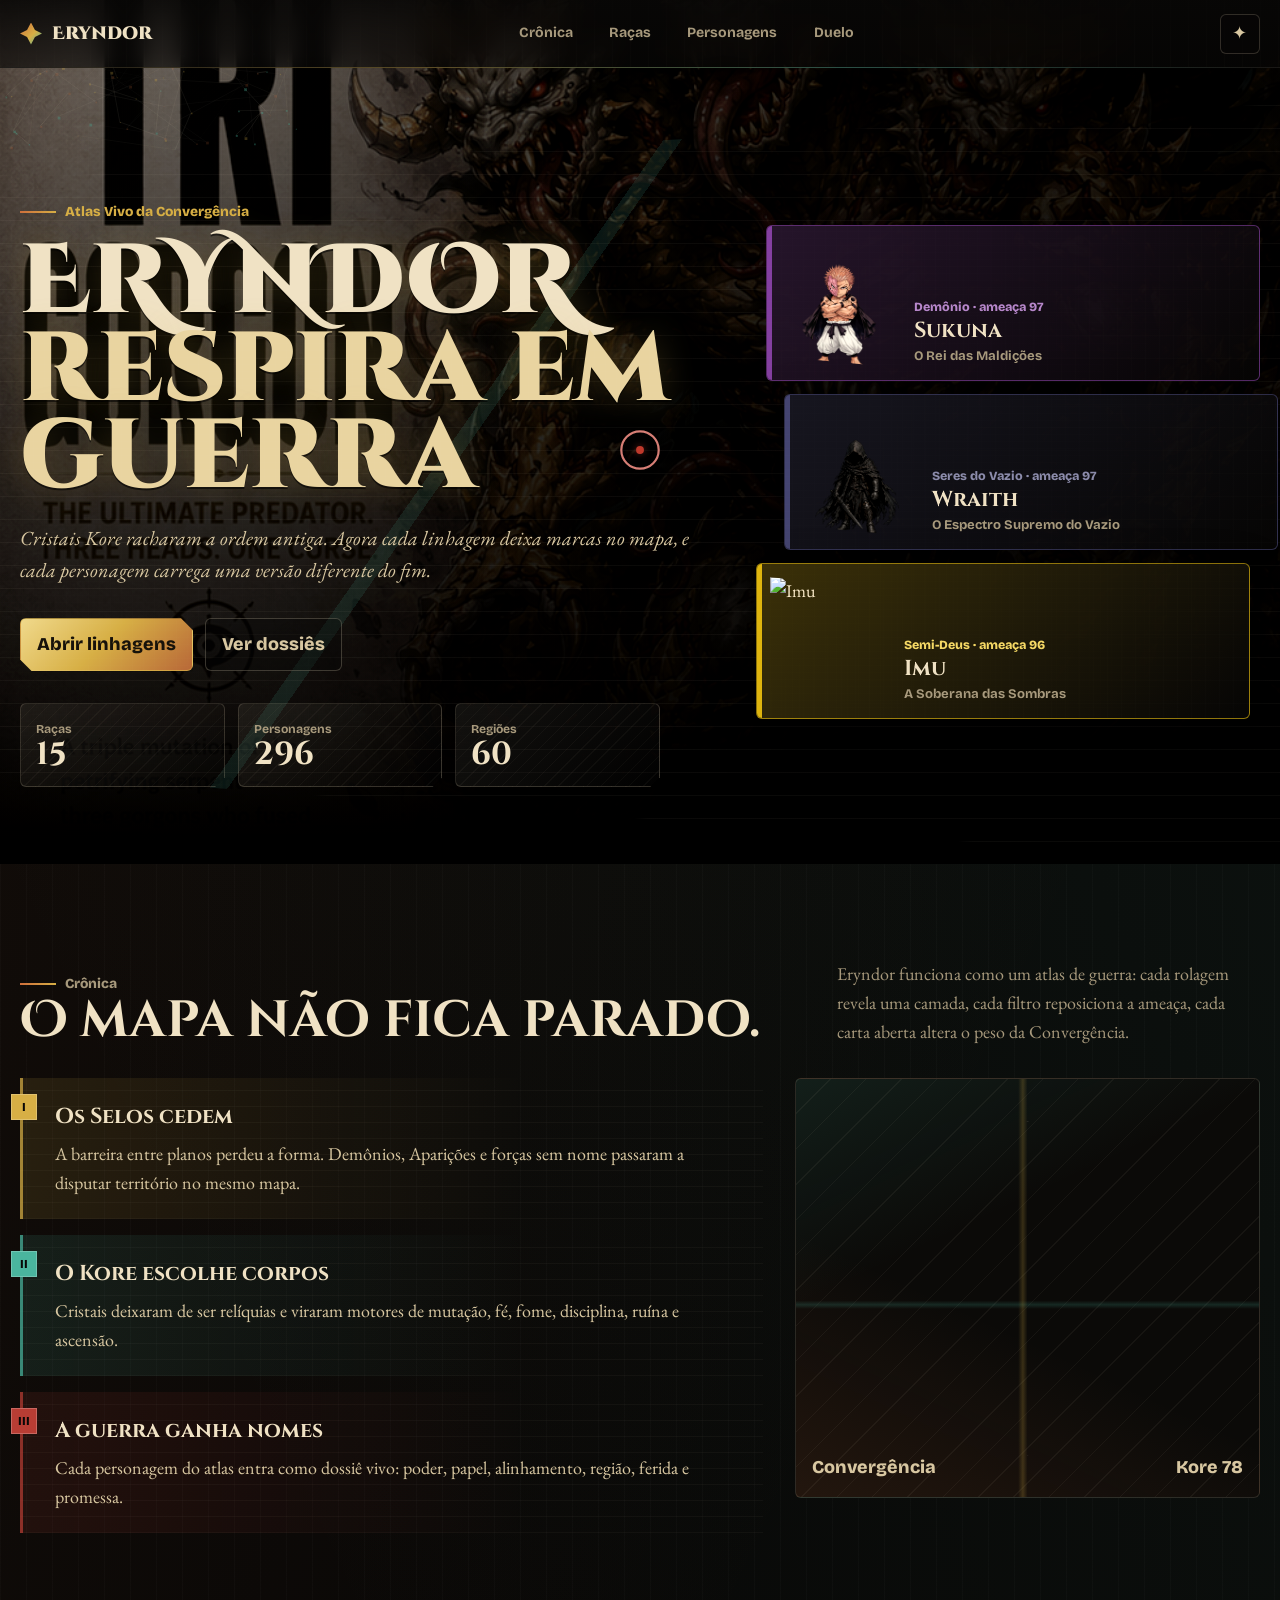
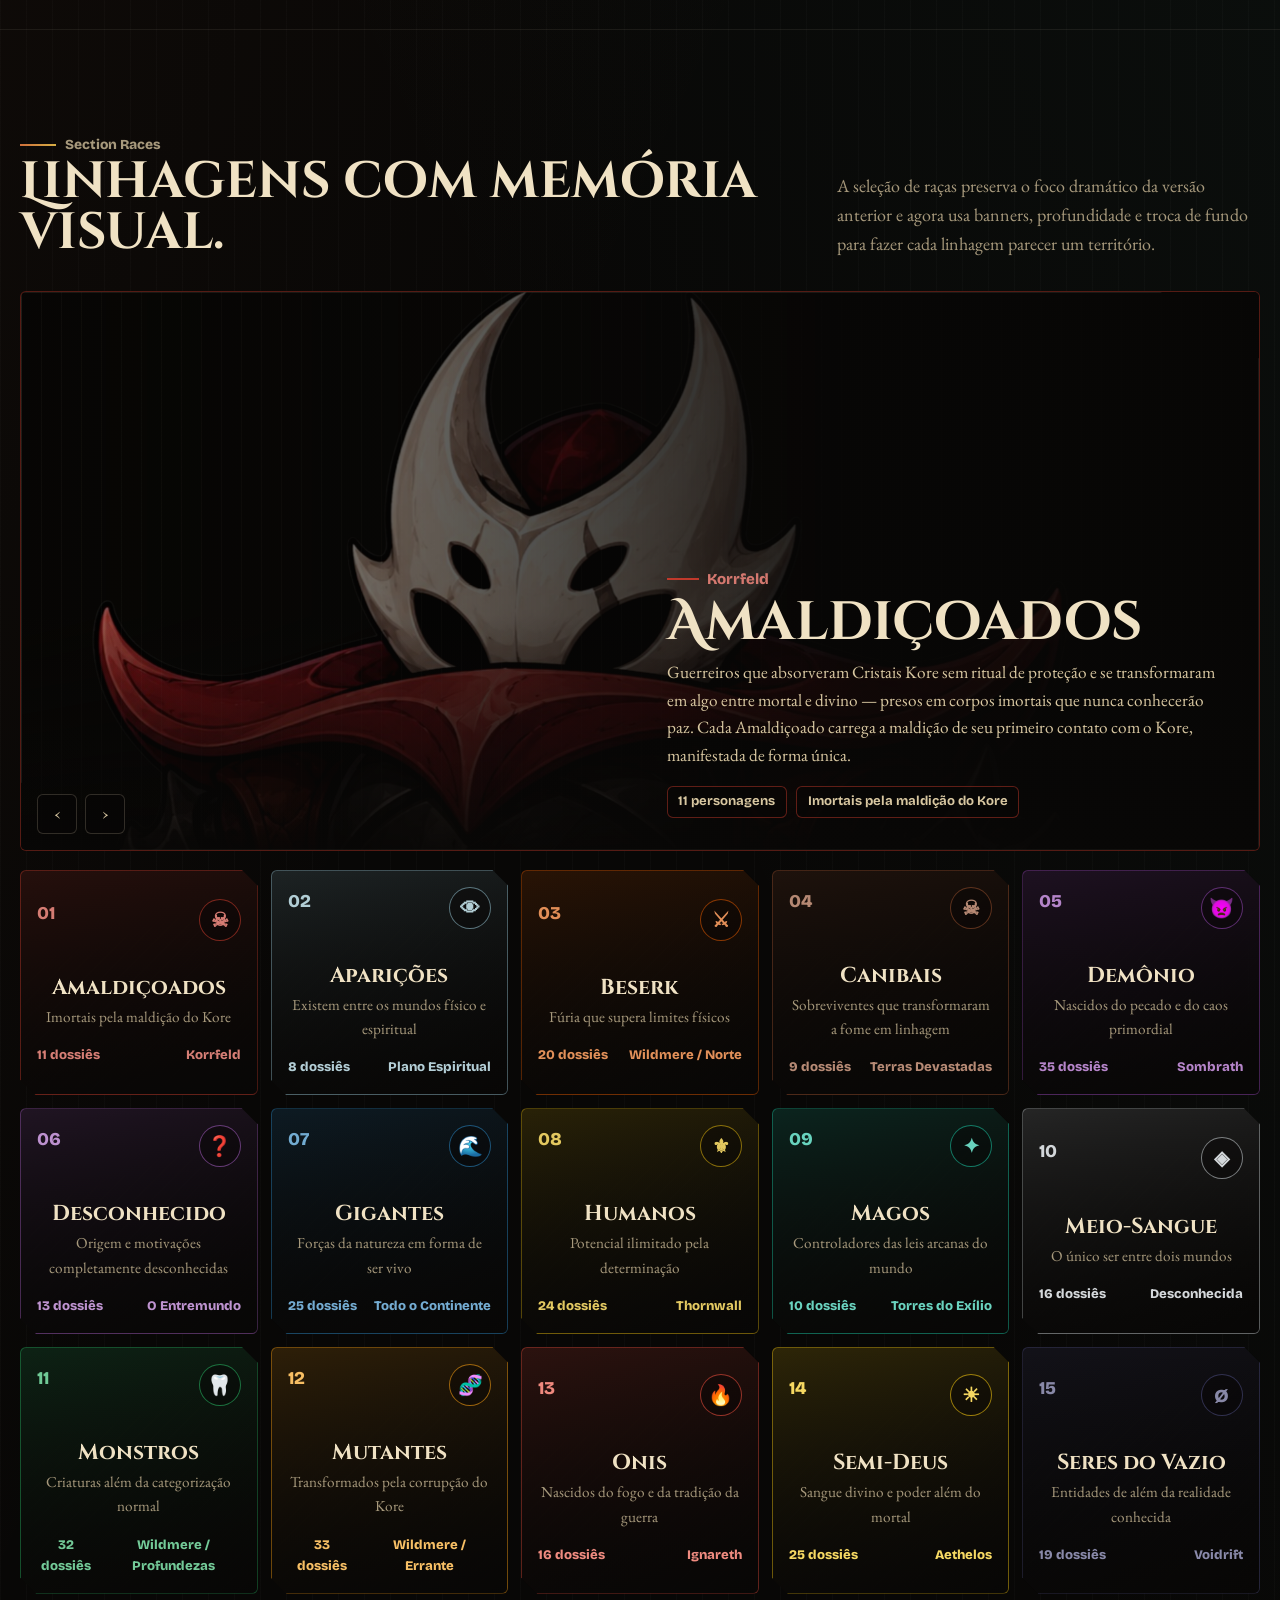
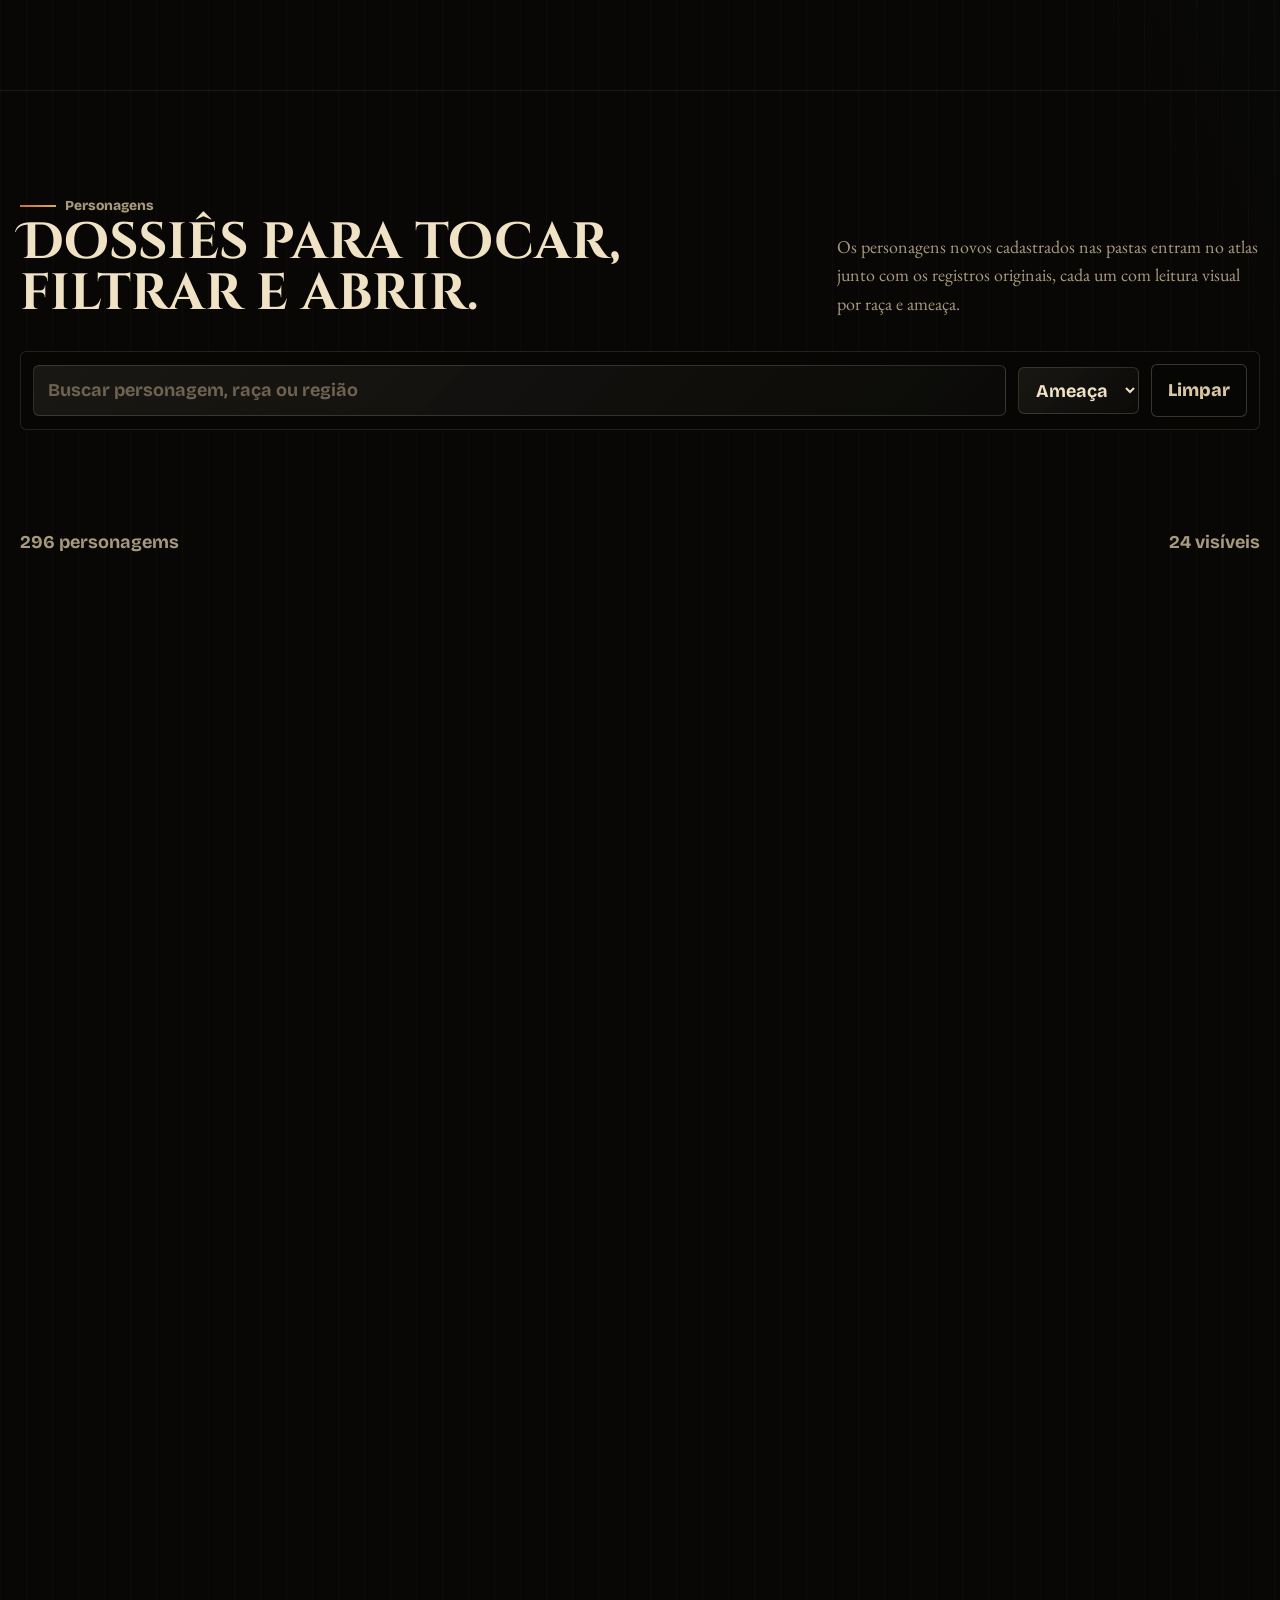
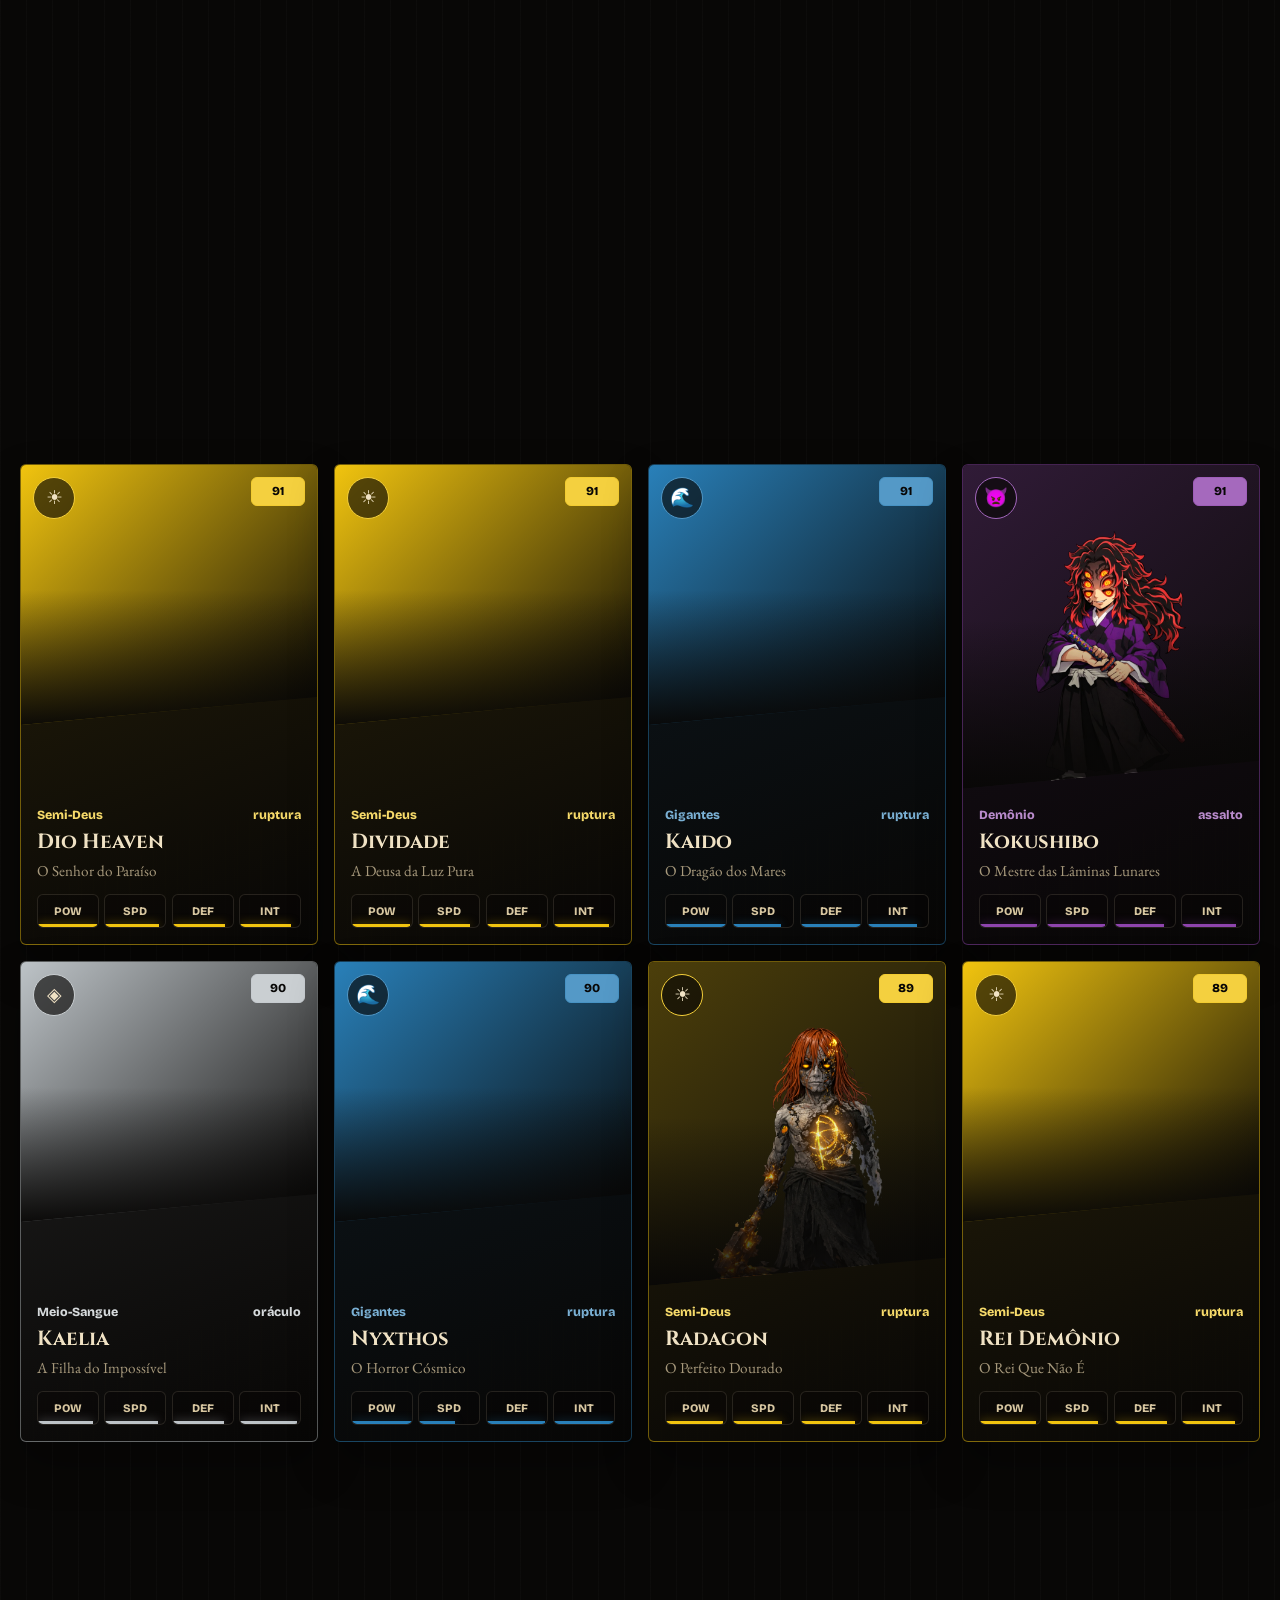
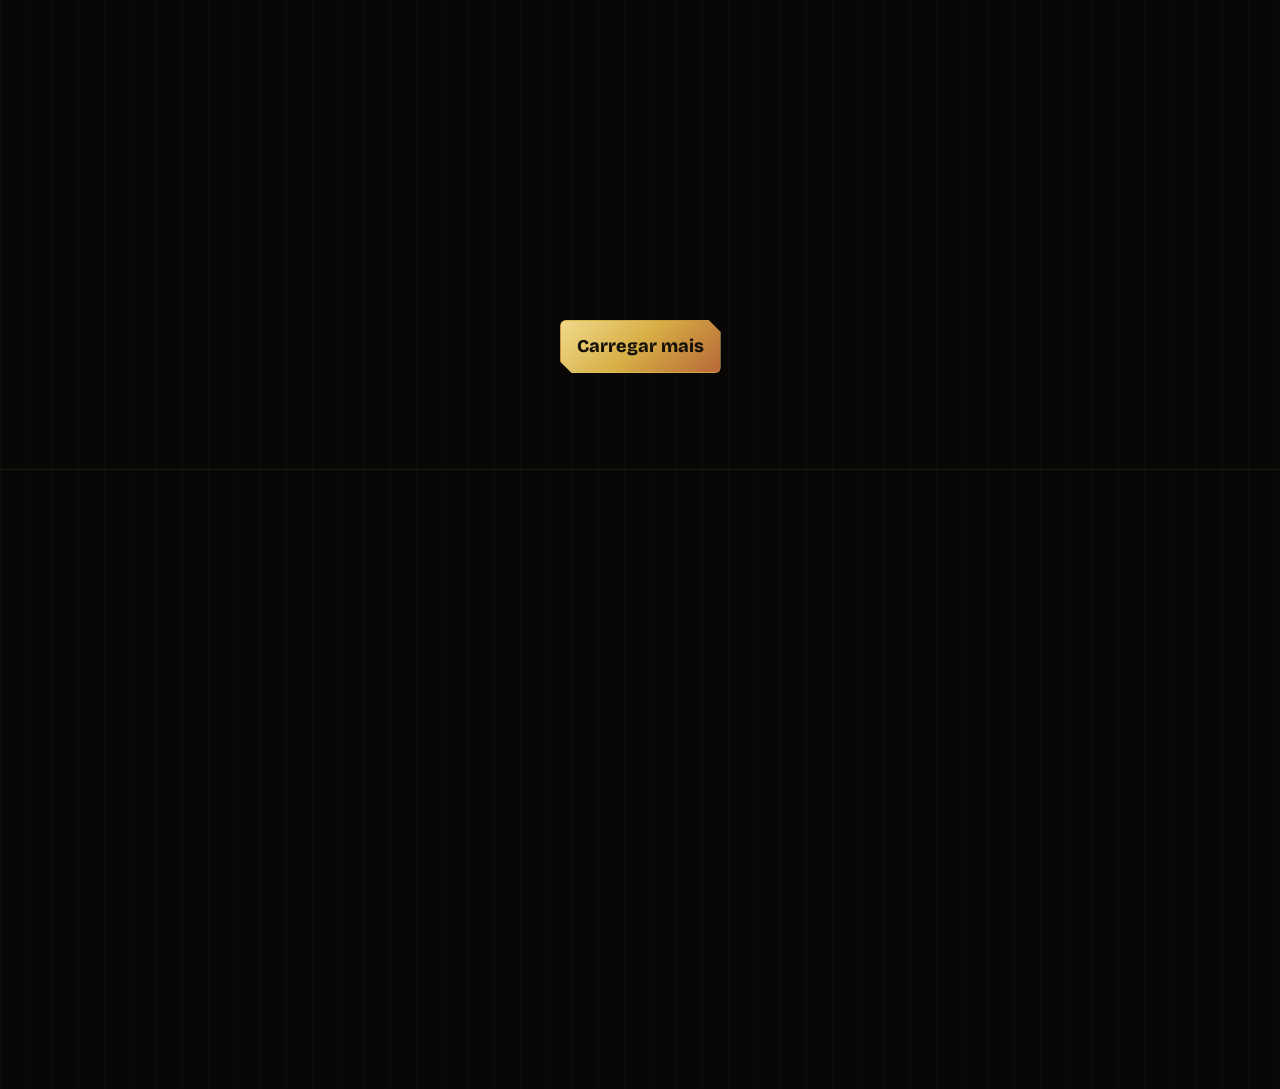
==== commit ea7cf65f: "adicionando alteraçoes" ====
--- a/index.html
+++ b/index.html
@@ -39,7 +39,6 @@
         --transition-med: 0.35s cubic-bezier(0.19, 1, 0.22, 1);
         --transition-slow: 0.7s ease;
         --reveal-delay: 0s;
-
         --kore-a10: rgba(215, 175, 69, 0.1);
         --kore-a20: rgba(215, 175, 69, 0.2);
         --copper-a10: rgba(207, 111, 59, 0.1);
@@ -209,26 +208,9 @@
           0 50%,
           36% 33%
         );
-        animation: sigilAwaken 3.2s ease-in-out infinite;
-      }
-
-      @keyframes sigilAwaken {
-        0% {
-          transform: scale(0.88);
-          filter: brightness(0.9) saturate(0.8);
-          opacity: 0.8;
-        }
-        30%,
-        70% {
-          transform: scale(1) rotate(180deg);
-          filter: brightness(1.2) saturate(1.1);
-          opacity: 1;
-        }
-        100% {
-          transform: scale(0.88) rotate(360deg);
-          filter: brightness(0.9) saturate(0.8);
-          opacity: 0.8;
-        }
+        animation:
+          sigilAwaken 0.9s cubic-bezier(0.19, 1, 0.22, 1) both,
+          sigilTurn 1.8s cubic-bezier(0.66, 0, 0.18, 1) 0.9s infinite;
       }
 
       .loader-text {
@@ -257,28 +239,6 @@
           transparent
         );
         animation: loaderSweep 1.15s ease-in-out infinite;
-      }
-
-      @media (max-width: 1024px) {
-        .hero {
-          grid-template-columns: 1fr;
-          padding-bottom: 4rem;
-        }
-        .hero-dossiers {
-          display: none;
-        }
-        .races-grid {
-          grid-template-columns: repeat(2, 1fr);
-        }
-      }
-
-      @media (max-width: 768px) {
-        .races-grid {
-          grid-template-columns: 1fr;
-        }
-        .section-heading {
-          display: block;
-        }
       }
 
       .cursor {
@@ -312,12 +272,12 @@
         background: var(--active-race);
         box-shadow: 0 0 18px var(--active-glow);
         transform: scale(0.44);
-        mix-blend-mode: color-dodge;
+        mix-blend-mode: difference;
       }
 
       .cursor::after {
         border: 1px solid color-mix(in srgb, var(--active-race), #fff 35%);
-        transform: scale(1.8);
+        transform: scale(2.2);
         transition:
           transform 0.2s ease,
           border-color 0.2s ease;
@@ -352,7 +312,7 @@
       }
 
       body.cursor-active .cursor::after {
-        transform: scale(1.4);
+        transform: scale(1.05);
       }
 
       body.cursor-active .cursor span {
@@ -385,24 +345,40 @@
           );
         backdrop-filter: blur(12px);
       }
-      .top-nav::before,
+
       .top-nav::after {
         content: "";
         position: absolute;
-        left: var(--page-gutter);
-        right: var(--page-gutter);
+        bottom: -1px;
+        left: max(1rem, calc((100vw - 1240px) / 2));
+        right: max(1rem, calc((100vw - 1240px) / 2));
         height: 1px;
-        background: var(--kore-a20);
-        transform-origin: center;
-        transition: transform var(--transition-slow);
-        transform: scaleX(calc(var(--scroll-ratio, 0) * 2));
-      }
-      .top-nav::before {
-        top: 0;
-      }
-      .top-nav::after {
-        bottom: 0;
-        transform: scaleX(calc(1 - var(--scroll-ratio, 0) * 1.5));
+        background: linear-gradient(
+          90deg,
+          transparent,
+          var(--kore),
+          var(--verdigris),
+          transparent
+        );
+        opacity: 0.35;
+      }
+
+      .nav-links a::after {
+        content: "";
+        position: absolute;
+        bottom: 6px;
+        left: 0.9rem;
+        right: 0.9rem;
+        height: 1px;
+        background: var(--kore);
+        transform: scaleX(0);
+        transform-origin: left;
+        transition: transform 0.22s ease;
+      }
+
+      .nav-links a:hover::after,
+      .nav-links a.is-active::after {
+        transform: scaleX(1);
       }
 
       .nav-brand {
@@ -462,28 +438,17 @@
         font-weight: 700;
         font-size: 0.88rem;
         border: 1px solid transparent;
-        transition: color var(--transition-fast);
-      }
-      .nav-links a::after {
-        content: "";
-        position: absolute;
-        left: 50%;
-        bottom: 4px;
-        width: 0;
-        height: 1px;
-        background: var(--kore);
         transition:
-          width var(--transition-med),
-          left var(--transition-med);
-      }
+          color 0.2s ease,
+          border-color 0.2s ease,
+          background 0.2s ease;
+      }
+
       .nav-links a:hover,
       .nav-links a.is-active {
         color: var(--bone);
-      }
-      .nav-links a:hover::after,
-      .nav-links a.is-active::after {
-        width: calc(100% - 1.8rem);
-        left: 0.9rem;
+        border-color: rgba(215, 175, 69, 0.32);
+        background: rgba(215, 175, 69, 0.08);
       }
 
       .nav-quick {
@@ -779,16 +744,18 @@
         text-align: left;
         transform: translateX(var(--entry-x, 0));
         animation: dossierIn 0.78s ease both;
-      }
-
-      .hero-dossier:hover,
-      .hero-dossier:focus-visible {
-        transform: translateX(-6px);
-        border-color: var(--race-color);
+        transition:
+          transform 0.3s ease,
+          box-shadow 0.3s ease,
+          border-color 0.3s ease;
+      }
+
+      .hero-dossier:hover {
+        transform: translateX(6px);
+        border-color: color-mix(in srgb, var(--race-color), #fff 40%);
         box-shadow:
-          -6px 0 0 var(--race-glow),
-          0 0 24px -4px var(--race-glow);
-        outline: none;
+          0 24px 60px rgba(0, 0, 0, 0.5),
+          inset 4px 0 0 var(--race-color);
       }
 
       .hero-dossier:nth-child(2) {
@@ -813,7 +780,6 @@
         width: 118px;
         height: 128px;
         object-fit: cover;
-        object-position: center 20%;
         object-position: top center;
         filter: saturate(1.05) contrast(1.08);
         clip-path: polygon(0 0, 100% 8%, 92% 100%, 0 92%);
@@ -1054,7 +1020,7 @@
         width: 108%;
         height: 108%;
         object-fit: cover;
-        object-position: center;
+        object-position: center 20%;
         filter: saturate(1.12) contrast(1.08) blur(var(--banner-blur, 0px));
         transform: translate3d(
             calc(var(--parallax-x, 0) * 1px),
@@ -1190,19 +1156,23 @@
         opacity: 1;
       }
 
+      .race-card.is-active,
       .race-card:hover,
       .race-card:focus-visible {
-        border-color: color-mix(in srgb, var(--race-color), #fff 22%);
         outline: none;
-        transform: translateY(-5px);
       }
 
       .race-card.is-active {
         border-color: var(--race-color);
         box-shadow:
-          0 0 24px -4px var(--race-glow),
-          inset 0 0 12px rgba(0, 0, 0, 0.4);
-        transform: translateY(-4px) scale(1.02);
+          0 0 0 1px color-mix(in srgb, var(--race-color), transparent 40%),
+          0 0 28px color-mix(in srgb, var(--race-color), transparent 60%),
+          0 16px 40px rgba(0, 0, 0, 0.5);
+        transform: translateY(-8px);
+      }
+
+      .race-card.is-active::before {
+        opacity: 0.4;
       }
 
       .race-card::before {
@@ -1994,6 +1964,24 @@
         filter: saturate(0.86) contrast(1.18) hue-rotate(18deg);
       }
 
+      @keyframes sigilAwaken {
+        0% {
+          opacity: 0;
+          transform: scale(0.4) rotate(-90deg);
+          filter: blur(12px);
+        }
+        60% {
+          opacity: 1;
+          transform: scale(1.1) rotate(15deg);
+          filter: blur(0);
+        }
+        100% {
+          opacity: 1;
+          transform: scale(1) rotate(0deg);
+          filter: blur(0);
+        }
+      }
+
       @keyframes sigilTurn {
         0% {
           transform: rotate(0) scale(0.86);
@@ -2192,9 +2180,55 @@
         }
       }
 
-      @media (max-width: 460px) {
-        .characters-grid {
+      @media (max-width: 1024px) {
+        .hero {
           grid-template-columns: 1fr;
+        }
+        .hero-dossiers {
+          display: none;
+        }
+        .races-grid {
+          grid-template-columns: repeat(3, 1fr);
+        }
+        .section-heading {
+          grid-template-columns: 1fr;
+        }
+      }
+
+      @media (max-width: 768px) {
+        .hero h1 {
+          font-size: 3.2rem;
+        }
+        .race-stage {
+          min-height: 360px;
+        }
+        .race-stage-copy h3 {
+          font-size: 2rem;
+        }
+        .races-grid {
+          grid-template-columns: repeat(2, 1fr);
+        }
+        .story-grid {
+          grid-template-columns: 1fr;
+        }
+        .rift-map {
+          display: none;
+        }
+        .top-nav .nav-links {
+          display: none;
+        }
+      }
+
+      @media (max-width: 480px) {
+        .races-grid {
+          grid-template-columns: 1fr;
+        }
+        .hero-actions {
+          flex-direction: column;
+        }
+        .command-button,
+        .ghost-button {
+          width: 100%;
         }
       }
 
@@ -2267,15 +2301,15 @@
           <div class="hero-ledger reveal" aria-live="polite">
             <div class="ledger-item">
               <small>Raças</small>
-              <strong id="metric-races" data-count="12">0</strong>
+              <strong id="metric-races" data-count="0">0</strong>
             </div>
             <div class="ledger-item">
               <small>Personagens</small>
-              <strong id="metric-characters" data-count="48">0</strong>
+              <strong id="metric-characters" data-count="0">0</strong>
             </div>
             <div class="ledger-item">
               <small>Regiões</small>
-              <strong id="metric-regions" data-count="7">0</strong>
+              <strong id="metric-regions" data-count="0">0</strong>
             </div>
           </div>
         </div>
@@ -2305,12 +2339,10 @@
               data-index="I"
               style="--chapter-color: var(--kore); --reveal-delay: 0s"
             >
-              <h3>A Convergência</h3>
+              <h3>Os Selos cedem</h3>
               <p>
-                Quando os Cristais Kore, pilares da ordem, se estilhaçaram, os
-                Selos que separavam os planos cederam. O caos resultante não foi
-                uma invasão, mas uma fusão. Realidades sangraram umas nas
-                outras, forjando linhagens e reescrevendo a própria terra.
+                A barreira entre planos perdeu a forma. Demônios, Aparições e
+                forças sem nome passaram a disputar território no mesmo mapa.
               </p>
             </article>
             <article
@@ -2318,13 +2350,10 @@
               data-index="II"
               style="--chapter-color: var(--verdigris); --reveal-delay: 0.12s"
             >
-              <h3>Marcas da Criação</h3>
+              <h3>O Kore escolhe corpos</h3>
               <p>
-                Cada raça carrega um eco do seu plano de origem. Os Engrenados,
-                uma memória de ordem mecânica. Os Noturnos, a sombra de um
-                crepúsculo eterno. Eryndor tornou-se um mosaico de
-                impossibilidades, onde a geografia é tanto história quanto campo
-                de batalha.
+                Cristais deixaram de ser relíquias e viraram motores de mutação,
+                fé, fome, disciplina, ruína e ascensão.
               </p>
             </article>
             <article
@@ -2332,12 +2361,10 @@
               data-index="III"
               style="--chapter-color: var(--blood); --reveal-delay: 0.24s"
             >
-              <h3>O Fim em Fragmentos</h3>
+              <h3>A guerra ganha nomes</h3>
               <p>
-                Não há uma única profecia, mas várias. Cada herói e vilão
-                carrega um fragmento de um possível apocalipse. O Atlas não
-                apenas mapeia lugares, mas futuros potenciais, cada um uma
-                ameaça existencial à espera de um catalisador.
+                Cada personagem do atlas entra como dossiê vivo: poder, papel,
+                alinhamento, região, ferida e promessa.
               </p>
             </article>
           </div>
@@ -2747,6 +2774,10 @@
           const regions = new Set(
             allCharacters.map((item) => item.char.region || item.race.region),
           );
+          // Atualizar data-count antes da animação
+          els.metricRaces.dataset.count = RACES.length;
+          els.metricCharacters.dataset.count = allCharacters.length;
+          els.metricRegions.dataset.count = regions.size;
           countTo(els.metricRaces, RACES.length);
           countTo(els.metricCharacters, allCharacters.length);
           countTo(els.metricRegions, regions.size);
@@ -3300,17 +3331,13 @@
             els.raceStage.style.setProperty("--parallax-x", x.toFixed(1));
             els.raceStage.style.setProperty("--parallax-y", y.toFixed(1));
           });
-          els.raceStage.addEventListener("pointerleave", () => {
-            els.raceStage.style.setProperty("--parallax-x", "0");
-            els.raceStage.style.setProperty("--parallax-y", "0");
-          });
-          els.raceStage.addEventListener("pointermove", (event) => {
-            if (window.innerWidth < 760) return;
-            const rect = els.raceStage.getBoundingClientRect();
-            const x = ((event.clientX - rect.left) / rect.width - 0.5) * -28;
-            const y = ((event.clientY - rect.top) / rect.height - 0.5) * -18;
-            els.raceStage.style.setProperty("--parallax-x", x.toFixed(1));
-            els.raceStage.style.setProperty("--parallax-y", y.toFixed(1));
+          // Parallax aprimorado via .race-theater
+          document.querySelector(".race-theater")?.addEventListener("pointermove", (e) => {
+            const rect = e.currentTarget.getBoundingClientRect();
+            const cx = (e.clientX - rect.left) / rect.width - 0.5;
+            const cy = (e.clientY - rect.top) / rect.height - 0.5;
+            els.raceStage.style.setProperty("--parallax-x", (cx * 18).toFixed(1));
+            els.raceStage.style.setProperty("--parallax-y", (cy * 10).toFixed(1));
           });
           els.raceStage.addEventListener("pointerleave", () => {
             els.raceStage.style.setProperty("--parallax-x", "0");
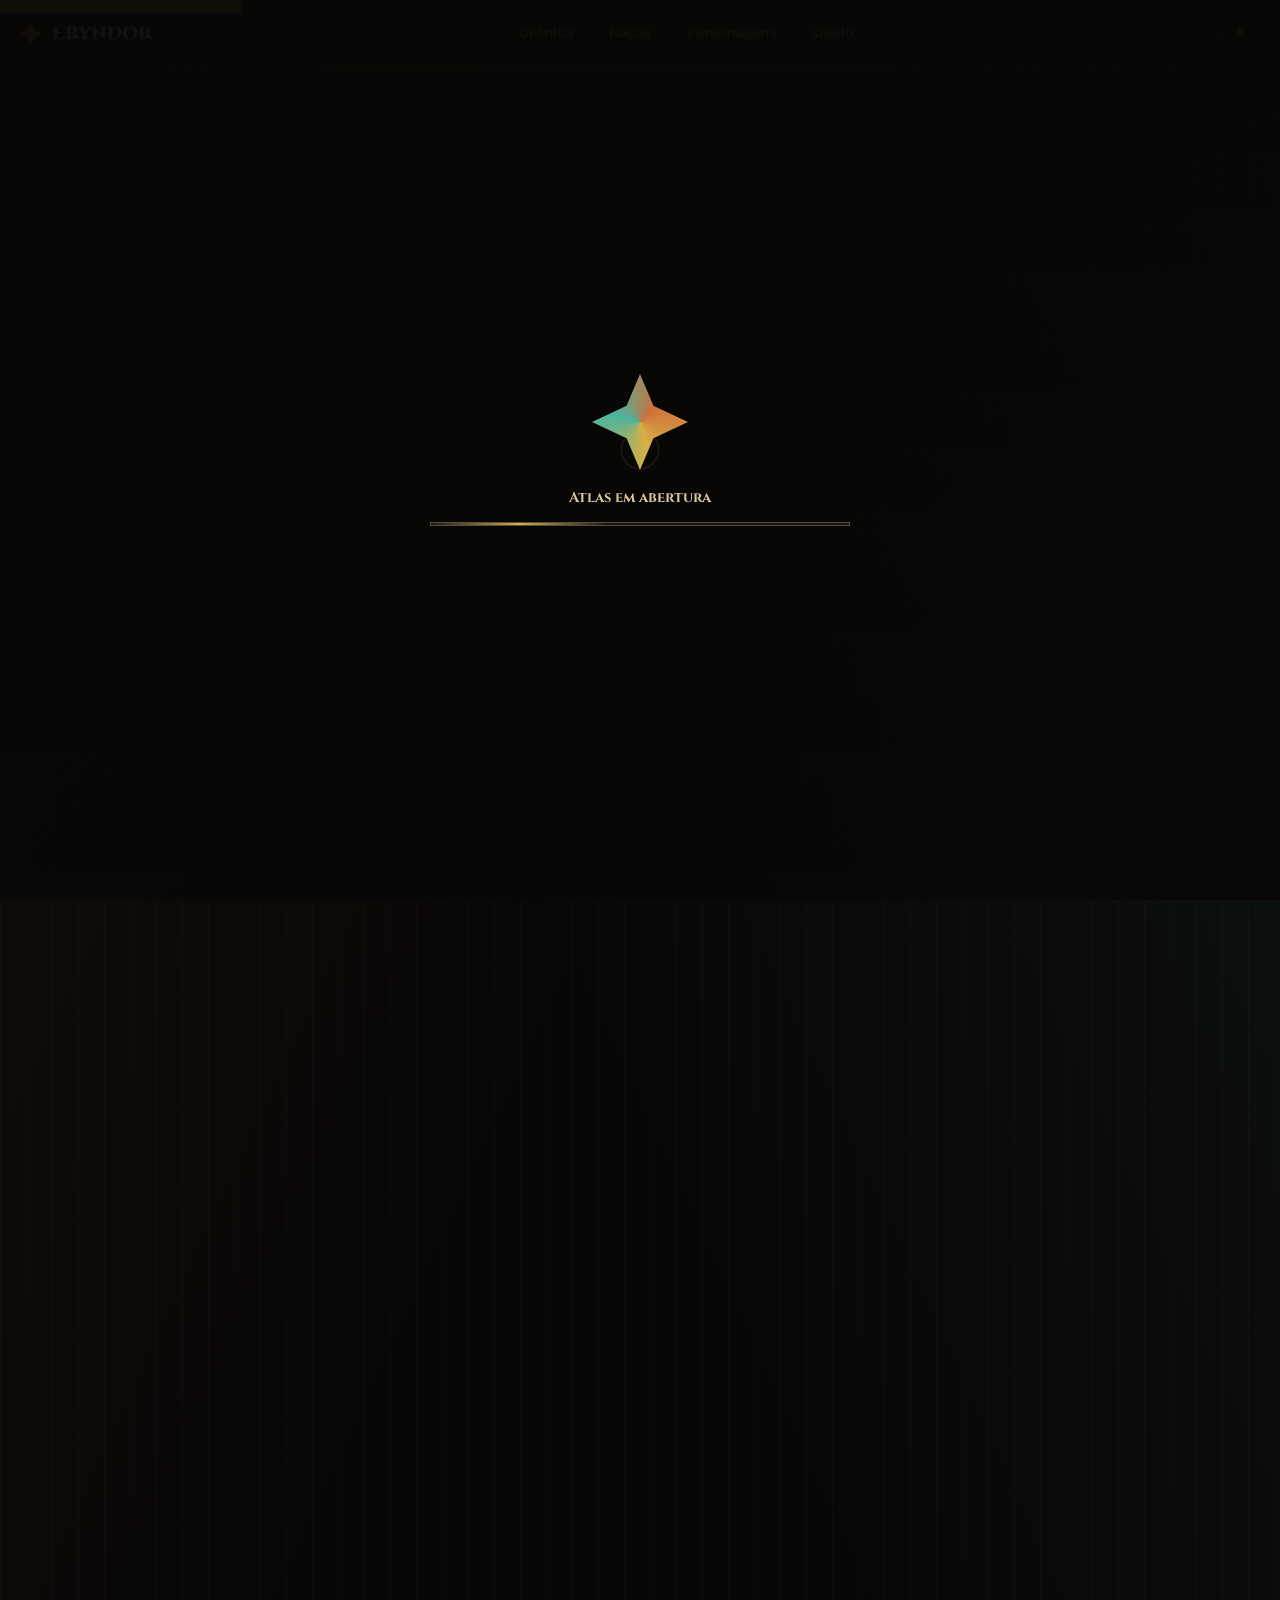
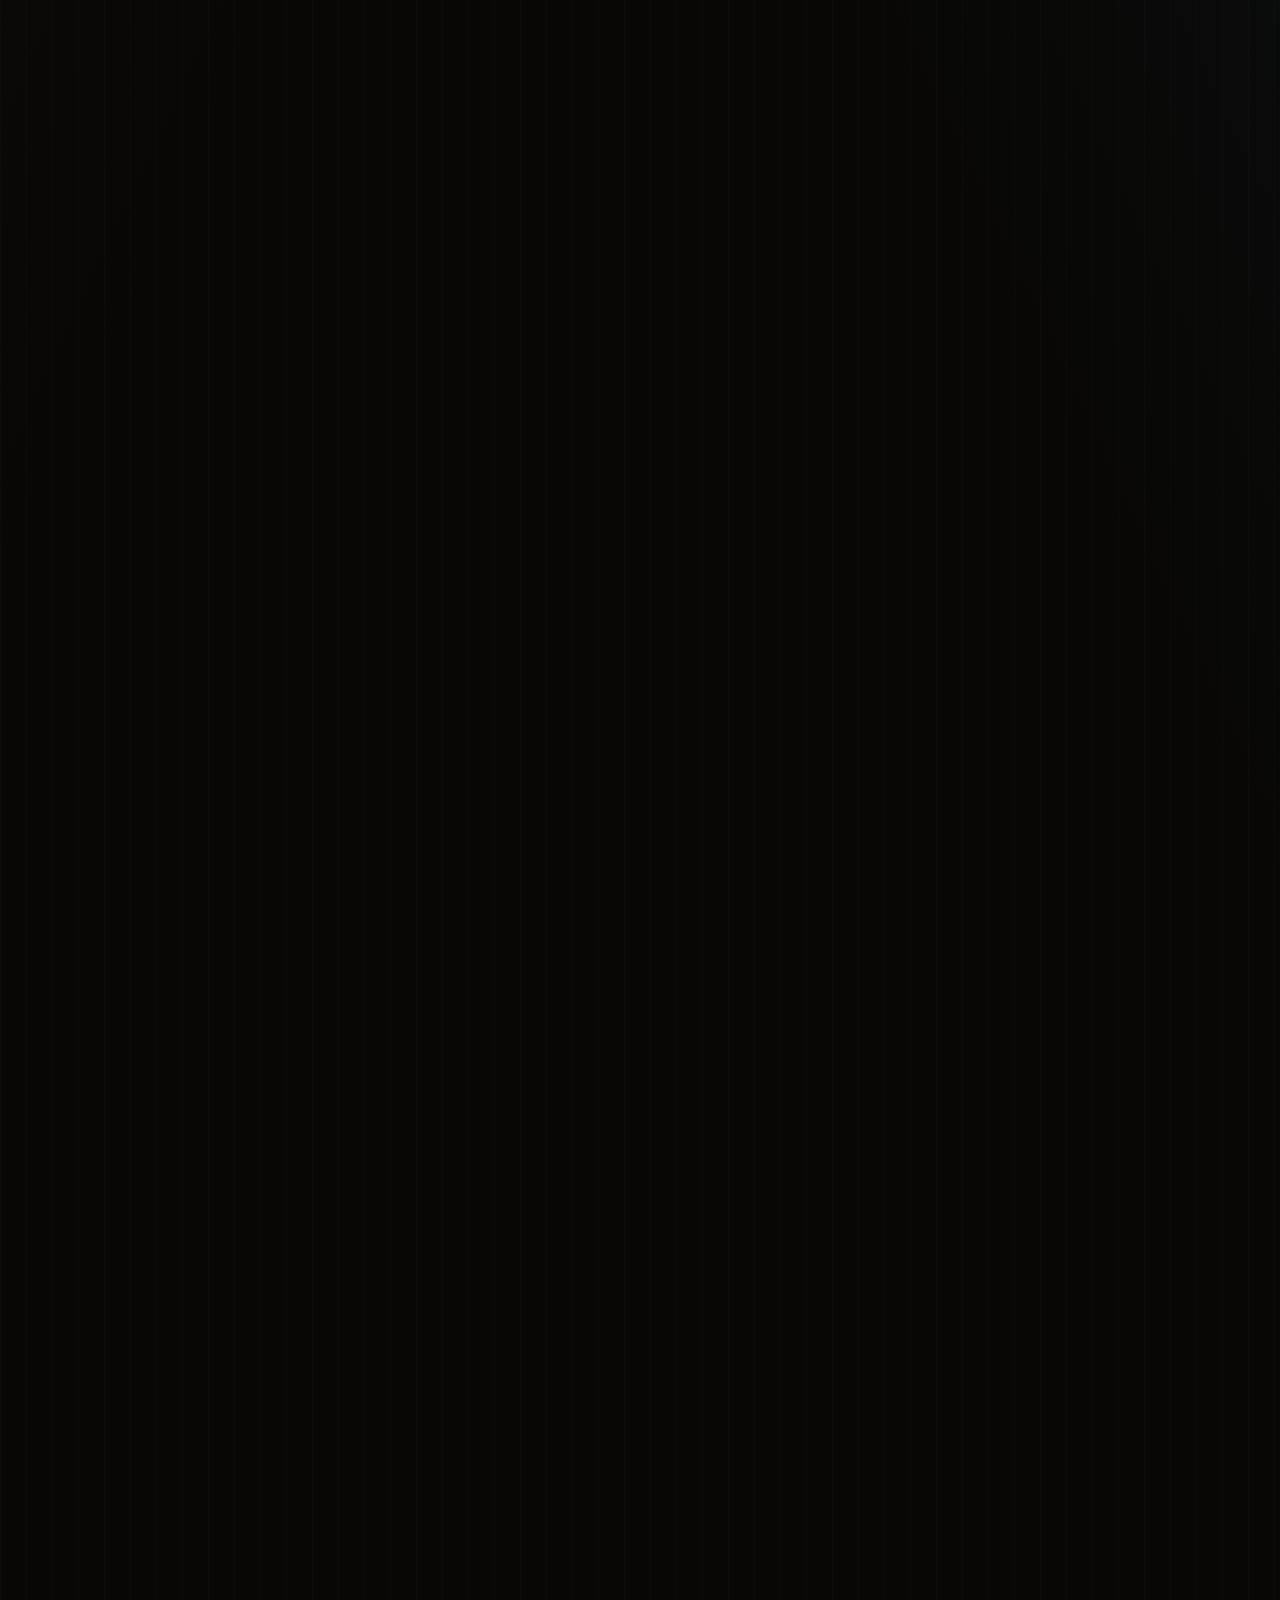
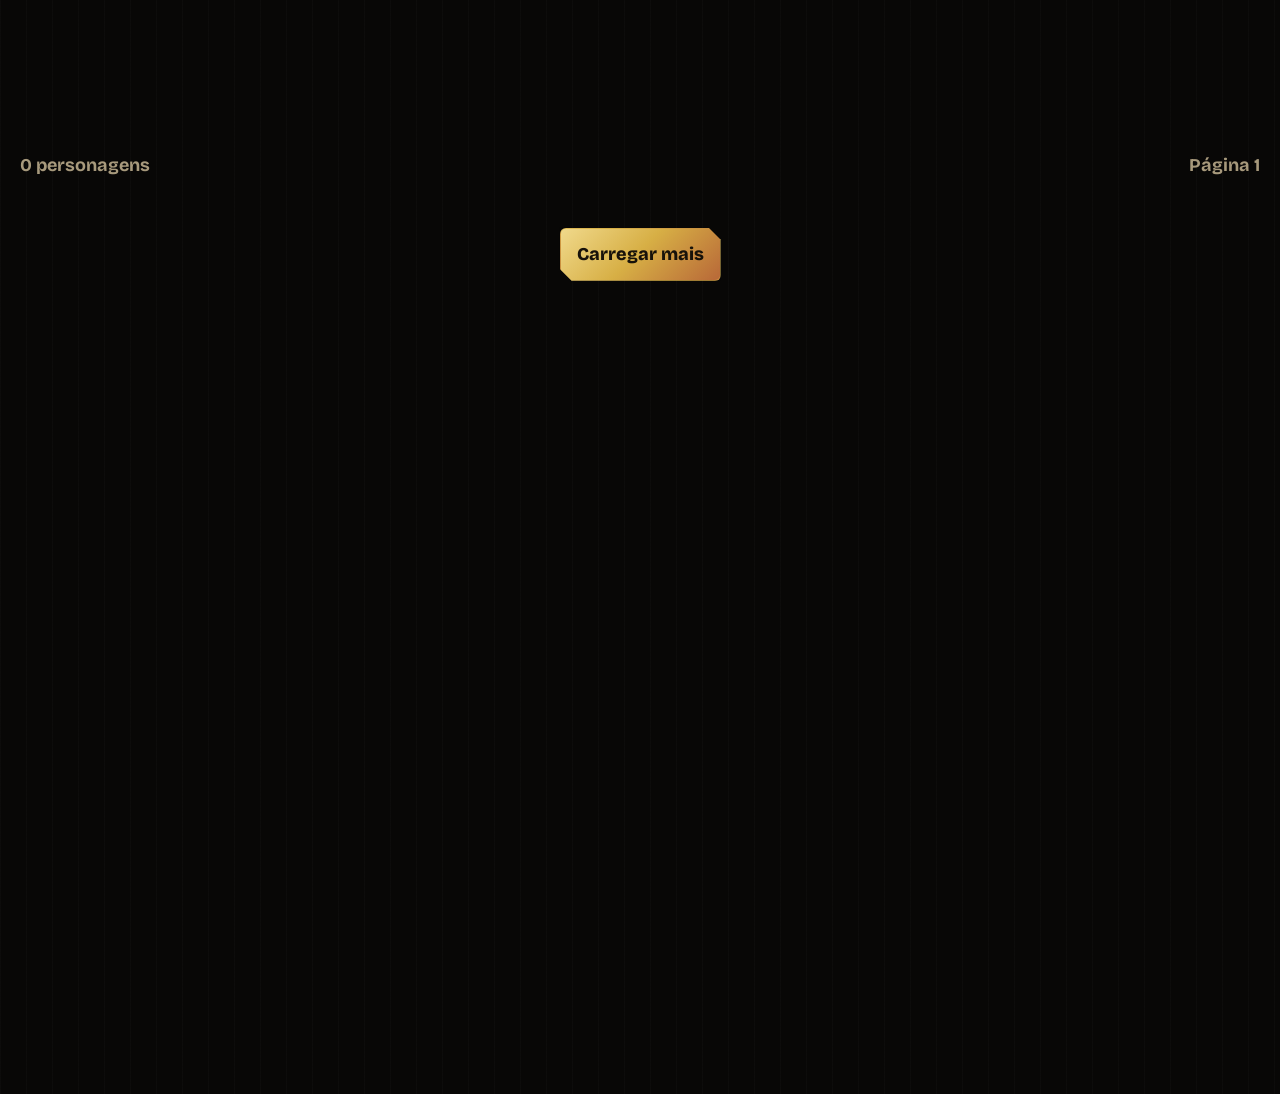
==== commit 4360005d: "Super atualização" ====
--- a/index.html
+++ b/index.html
@@ -5,2246 +5,53 @@
     <meta name="viewport" content="width=device-width, initial-scale=1.0" />
     <meta name="theme-color" content="#090806" />
     <title>ERYNDOR - Atlas Vivo da Convergência</title>
+
+    <!-- Open Graph meta tags (CORREÇÃO CRÍTICA) -->
+    <meta property="og:title" content="ERYNDOR — Atlas Vivo da Convergência" />
+    <meta property="og:description" content="Explore o atlas de guerra de Eryndor: raças, personagens e a Convergência Kore." />
+    <meta property="og:image" content="https://bsmiguell.github.io/ERYNDOR/images/og-cover.jpg" />
+    <meta property="og:url" content="https://bsmiguell.github.io/ERYNDOR/" />
+    <meta name="twitter:card" content="summary_large_image" />
+
+    <!-- Favicon (CORREÇÃO CRÍTICA) -->
+    <link rel="icon" type="image/svg+xml" href="/ERYNDOR/favicon.svg" />
+
+    <!-- Preloads (CORREÇÃO CRÍTICA) -->
+    <link rel="preload" href="css/tokens.css" as="style" />
+    <link rel="preload" href="js/data.js" as="script" />
+
     <link rel="preconnect" href="https://fonts.googleapis.com" />
     <link rel="preconnect" href="https://fonts.gstatic.com" crossorigin />
     <link
       href="https://fonts.googleapis.com/css2?family=Bricolage+Grotesque:wght@500;600;700;800&family=Cinzel+Decorative:wght@400;700;900&family=Cinzel:wght@500;600;700&family=EB+Garamond:ital,wght@0,400;0,500;0,600;1,400;1,500&display=swap"
       rel="stylesheet"
     />
+
+    <!-- Critical CSS Inline (above-the-fold) -->
     <style>
       :root {
-        --ink: #080706;
-        --ink-2: #11100d;
-        --charcoal: #191714;
-        --iron: #24211c;
-        --bone: #f0e2c4;
-        --paper: #d8c7a1;
-        --muted: #a7997c;
-        --dim: #6e6250;
-        --kore: #d7af45;
-        --copper: #cf6f3b;
-        --verdigris: #4ab59e;
-        --blood: #b83d34;
-        --moss: #91a36d;
-        --storm: #48687e;
-        --line: rgba(240, 226, 196, 0.14);
-        --line-strong: rgba(240, 226, 196, 0.28);
-        --shadow: rgba(0, 0, 0, 0.58);
-        --active-race: var(--kore);
-        --active-glow: rgba(215, 175, 69, 0.32);
-        --cursor-x: 50vw;
-        --cursor-y: 50vh;
-        --scroll-ratio: 0;
-        --transition-fast: 0.18s ease;
+        --ink: #080706; --bone: #f0e2c4; --paper: #d8c7a1; --kore: #d7af45;
+        --copper: #cf6f3b; --verdigris: #4ab59e; --blood: #b83d34; --moss: #91a36d;
+        --storm: #48687e; --active-race: var(--kore); --active-glow: rgba(215, 175, 69, 0.32);
+        --cursor-x: 50vw; --cursor-y: 50vh; --transition-fast: 0.18s ease;
         --transition-med: 0.35s cubic-bezier(0.19, 1, 0.22, 1);
-        --transition-slow: 0.7s ease;
-        --reveal-delay: 0s;
-        --kore-a10: rgba(215, 175, 69, 0.1);
-        --kore-a20: rgba(215, 175, 69, 0.2);
-        --copper-a10: rgba(207, 111, 59, 0.1);
-        --verdigris-a10: rgba(74, 181, 158, 0.1);
-        --blood-a10: rgba(184, 61, 52, 0.1);
       }
-
-      * {
-        box-sizing: border-box;
-      }
-
-      html {
-        scroll-behavior: smooth;
-        background: var(--ink);
-      }
-
-      body {
-        margin: 0;
-        color: var(--bone);
-        background:
-          linear-gradient(115deg, rgba(207, 111, 59, 0.06), transparent 32%),
-          linear-gradient(245deg, rgba(74, 181, 158, 0.07), transparent 36%),
-          repeating-linear-gradient(
-            90deg,
-            rgba(255, 255, 255, 0.018) 0,
-            rgba(255, 255, 255, 0.018) 1px,
-            transparent 1px,
-            transparent 26px
-          ),
-          var(--ink);
-        font-family: "EB Garamond", Georgia, serif;
-        font-size: 18px;
-        line-height: 1.6;
-        overflow-x: hidden;
-      }
-
-      body::before {
-        content: "";
-        position: fixed;
-        inset: 0;
-        z-index: 30;
-        pointer-events: none;
-        opacity: 0.42;
-        mix-blend-mode: soft-light;
-        background-image:
-          linear-gradient(rgba(255, 255, 255, 0.04) 1px, transparent 1px),
-          linear-gradient(90deg, rgba(255, 255, 255, 0.03) 1px, transparent 1px);
-        background-size:
-          7px 7px,
-          11px 11px;
-        mask-image: linear-gradient(
-          to bottom,
-          transparent,
-          #000 12%,
-          #000 88%,
-          transparent
-        );
-      }
-
-      body::after {
-        content: "";
-        position: fixed;
-        left: 0;
-        right: 0;
-        top: 0;
-        height: 3px;
-        z-index: 1200;
-        transform-origin: left center;
-        transform: scaleX(var(--scroll-ratio));
-        background: linear-gradient(
-          90deg,
-          var(--copper),
-          var(--kore),
-          var(--verdigris)
-        );
-        box-shadow: 0 0 22px rgba(215, 175, 69, 0.55);
-      }
-
-      ::selection {
-        color: var(--ink);
-        background: var(--kore);
-      }
-
-      ::-webkit-scrollbar {
-        width: 9px;
-      }
-
-      ::-webkit-scrollbar-track {
-        background: #070604;
-      }
-
-      ::-webkit-scrollbar-thumb {
-        background: linear-gradient(
-          var(--copper),
-          var(--kore),
-          var(--verdigris)
-        );
-        border: 2px solid #070604;
-        border-radius: 8px;
-      }
-
-      a {
-        color: inherit;
-      }
-
-      button,
-      input,
-      select {
-        font: inherit;
-      }
-
-      button {
-        color: inherit;
-      }
-
-      img {
-        display: block;
-        max-width: 100%;
-      }
-
-      .site-loader {
-        position: fixed;
-        inset: 0;
-        z-index: 2200;
-        display: grid;
-        place-items: center;
-        background:
-          linear-gradient(180deg, rgba(8, 7, 6, 0.96), rgba(8, 7, 6, 0.9)),
-          repeating-linear-gradient(
-            135deg,
-            rgba(240, 226, 196, 0.04) 0 1px,
-            transparent 1px 12px
-          );
-        transition:
-          opacity 0.55s ease,
-          visibility 0.55s ease;
-      }
-
-      body.is-loaded .site-loader {
-        opacity: 0;
-        visibility: hidden;
-      }
-
-      .loader-mark {
-        width: min(76vw, 420px);
-        text-align: center;
-      }
-
-      .loader-sigil {
-        width: 96px;
-        height: 96px;
-        margin: 0 auto 1rem;
-        background: conic-gradient(
-          from 45deg,
-          var(--copper),
-          var(--kore),
-          var(--verdigris),
-          var(--copper)
-        );
-        clip-path: polygon(
-          50% 0,
-          64% 33%,
-          100% 50%,
-          64% 67%,
-          50% 100%,
-          36% 67%,
-          0 50%,
-          36% 33%
-        );
-        animation:
-          sigilAwaken 0.9s cubic-bezier(0.19, 1, 0.22, 1) both,
-          sigilTurn 1.8s cubic-bezier(0.66, 0, 0.18, 1) 0.9s infinite;
-      }
-
-      .loader-text {
-        margin: 0 0 0.85rem;
-        font-family: "Cinzel", serif;
-        font-weight: 700;
-        font-size: 0.9rem;
-        color: var(--paper);
-      }
-
-      .loader-track {
-        height: 4px;
-        border: 1px solid var(--line-strong);
-        background: rgba(240, 226, 196, 0.06);
-        overflow: hidden;
-      }
-
-      .loader-track span {
-        display: block;
-        width: 42%;
-        height: 100%;
-        background: linear-gradient(
-          90deg,
-          transparent,
-          var(--kore),
-          transparent
-        );
-        animation: loaderSweep 1.15s ease-in-out infinite;
-      }
-
-      .cursor {
-        position: fixed;
-        left: 0;
-        top: 0;
-        z-index: 2100;
-        width: 18px;
-        height: 18px;
-        pointer-events: none;
-        transform: translate3d(
-          calc(var(--cursor-x) - 9px),
-          calc(var(--cursor-y) - 9px),
-          0
-        );
-        transition:
-          width 0.18s ease,
-          height 0.18s ease,
-          transform 0.03s linear;
-      }
-
-      .cursor::before,
-      .cursor::after {
-        content: "";
-        position: absolute;
-        inset: 0;
-        border-radius: 50%;
-      }
-
-      .cursor::before {
-        background: var(--active-race);
-        box-shadow: 0 0 18px var(--active-glow);
-        transform: scale(0.44);
-        mix-blend-mode: difference;
-      }
-
-      .cursor::after {
-        border: 1px solid color-mix(in srgb, var(--active-race), #fff 35%);
-        transform: scale(2.2);
-        transition:
-          transform 0.2s ease,
-          border-color 0.2s ease;
-      }
-
-      .cursor span {
-        position: absolute;
-        left: 22px;
-        top: -8px;
-        min-width: max-content;
-        padding: 0.18rem 0.45rem;
-        border: 1px solid var(--line);
-        background: rgba(8, 7, 6, 0.8);
-        color: var(--paper);
-        font-family: "Bricolage Grotesque", sans-serif;
-        font-size: 0.72rem;
-        opacity: 0;
-        transform: translateY(4px);
-        transition:
-          opacity 0.18s ease,
-          transform 0.18s ease;
-      }
-
-      body.cursor-active .cursor {
-        width: 34px;
-        height: 34px;
-        transform: translate3d(
-          calc(var(--cursor-x) - 17px),
-          calc(var(--cursor-y) - 17px),
-          0
-        );
-      }
-
-      body.cursor-active .cursor::after {
-        transform: scale(1.05);
-      }
-
-      body.cursor-active .cursor span {
-        opacity: 1;
-        transform: translateY(0);
-      }
-
-      .page-shell {
-        position: relative;
-        z-index: 2;
-      }
-
-      .top-nav {
-        position: fixed;
-        inset: 0 0 auto;
-        z-index: 1100;
-        display: flex;
-        align-items: center;
-        justify-content: space-between;
-        gap: 1rem;
-        min-height: 68px;
-        padding: 0.7rem max(1rem, calc((100vw - 1240px) / 2));
-        border-bottom: 1px solid rgba(240, 226, 196, 0.08);
-        background:
-          linear-gradient(180deg, rgba(8, 7, 6, 0.92), rgba(8, 7, 6, 0.64)),
-          repeating-linear-gradient(
-            90deg,
-            rgba(240, 226, 196, 0.035) 0 1px,
-            transparent 1px 18px
-          );
-        backdrop-filter: blur(12px);
-      }
-
-      .top-nav::after {
-        content: "";
-        position: absolute;
-        bottom: -1px;
-        left: max(1rem, calc((100vw - 1240px) / 2));
-        right: max(1rem, calc((100vw - 1240px) / 2));
-        height: 1px;
-        background: linear-gradient(
-          90deg,
-          transparent,
-          var(--kore),
-          var(--verdigris),
-          transparent
-        );
-        opacity: 0.35;
-      }
-
-      .nav-links a::after {
-        content: "";
-        position: absolute;
-        bottom: 6px;
-        left: 0.9rem;
-        right: 0.9rem;
-        height: 1px;
-        background: var(--kore);
-        transform: scaleX(0);
-        transform-origin: left;
-        transition: transform 0.22s ease;
-      }
-
-      .nav-links a:hover::after,
-      .nav-links a.is-active::after {
-        transform: scaleX(1);
-      }
-
-      .nav-brand {
-        display: inline-flex;
-        align-items: center;
-        gap: 0.65rem;
-        min-width: max-content;
-        color: var(--bone);
-        text-decoration: none;
-        font-family: "Cinzel Decorative", serif;
-        font-weight: 900;
-        font-size: 1.15rem;
-      }
-
-      .nav-brand::before {
-        content: "";
-        width: 22px;
-        height: 22px;
-        background: linear-gradient(
-          135deg,
-          var(--copper),
-          var(--kore) 55%,
-          var(--verdigris)
-        );
-        clip-path: polygon(
-          50% 0,
-          68% 34%,
-          100% 50%,
-          68% 66%,
-          50% 100%,
-          32% 66%,
-          0 50%,
-          32% 34%
-        );
-        filter: drop-shadow(0 0 12px rgba(215, 175, 69, 0.42));
-      }
-
-      .nav-links {
-        display: flex;
-        align-items: center;
-        justify-content: center;
-        gap: 0.35rem;
-        margin: 0;
-        padding: 0;
-        list-style: none;
-      }
-
-      .nav-links a {
-        position: relative;
-        display: inline-flex;
-        align-items: center;
-        min-height: 38px;
-        padding: 0 0.9rem;
-        color: var(--muted);
-        text-decoration: none;
-        font-family: "Bricolage Grotesque", sans-serif;
-        font-weight: 700;
-        font-size: 0.88rem;
-        border: 1px solid transparent;
-        transition:
-          color 0.2s ease,
-          border-color 0.2s ease,
-          background 0.2s ease;
-      }
-
-      .nav-links a:hover,
-      .nav-links a.is-active {
-        color: var(--bone);
-        border-color: rgba(215, 175, 69, 0.32);
-        background: rgba(215, 175, 69, 0.08);
-      }
-
-      .nav-quick {
-        display: inline-flex;
-        align-items: center;
-        gap: 0.5rem;
-      }
-
-      .icon-button {
-        display: inline-grid;
-        place-items: center;
-        width: 40px;
-        height: 40px;
-        border: 1px solid rgba(240, 226, 196, 0.18);
-        border-radius: 6px;
-        color: var(--paper);
-        background: rgba(8, 7, 6, 0.52);
-        cursor: pointer;
-        transition:
-          transform 0.2s ease,
-          border-color 0.2s ease,
-          background 0.2s ease;
-      }
-
-      .icon-button:hover,
-      .icon-button:focus-visible {
-        transform: translateY(-2px);
-        border-color: var(--active-race);
-        background: rgba(215, 175, 69, 0.11);
-        outline: none;
-      }
-
-      .hero {
-        position: relative;
-        min-height: 96svh;
-        display: grid;
-        grid-template-columns: minmax(0, 1.04fr) minmax(320px, 0.72fr);
-        align-items: end;
-        gap: 2rem;
-        padding: 7.8rem max(1.2rem, calc((100vw - 1240px) / 2)) 4.8rem;
-        overflow: hidden;
-      }
-
-      .hero::before {
-        content: "";
-        position: absolute;
-        inset: 0;
-        background:
-          linear-gradient(90deg, rgba(8, 7, 6, 0.35), rgba(8, 7, 6, 0.82) 72%),
-          linear-gradient(180deg, rgba(8, 7, 6, 0.1), var(--ink) 96%),
-          url("images/Banner/Banner-Mutantes.png") center / cover no-repeat;
-        filter: saturate(1.05) contrast(1.08);
-        transform: scale(1.04);
-      }
-
-      .hero::after {
-        content: "";
-        position: absolute;
-        inset: 12% 0 0;
-        background:
-          repeating-linear-gradient(
-            0deg,
-            transparent 0 22px,
-            rgba(240, 226, 196, 0.045) 22px 23px
-          ),
-          linear-gradient(
-            125deg,
-            transparent 0 38%,
-            rgba(74, 181, 158, 0.12) 38% 39%,
-            transparent 39% 100%
-          );
-        clip-path: polygon(0 10%, 100% 0, 100% 100%, 0 88%);
-        pointer-events: none;
-      }
-
-      #ambient-canvas {
-        position: absolute;
-        inset: 0;
-        z-index: 1;
-        pointer-events: none;
-        opacity: 0.82;
-      }
-
-      .hero-copy,
-      .hero-dossiers {
-        position: relative;
-        z-index: 2;
-      }
-
-      .eyebrow {
-        display: inline-flex;
-        align-items: center;
-        gap: 0.55rem;
-        margin: 0 0 1rem;
-        color: var(--kore);
-        font-family: "Bricolage Grotesque", sans-serif;
-        font-weight: 800;
-        font-size: 0.86rem;
-      }
-
-      .eyebrow::before {
-        content: "";
-        width: 36px;
-        height: 2px;
-        background: linear-gradient(90deg, var(--copper), var(--kore));
-      }
-
-      .hero h1 {
-        margin: 0;
-        color: var(--bone);
-        font-family: "Cinzel Decorative", serif;
-        font-size: 6.1rem;
-        font-weight: 900;
-        line-height: 0.9;
-        text-shadow:
-          0 2px 0 rgba(0, 0, 0, 0.56),
-          0 0 34px rgba(215, 175, 69, 0.24);
-      }
-
-      .hero-title-line {
-        display: block;
-        color: color-mix(in srgb, var(--bone), var(--kore) 28%);
-      }
-
-      .hero-lead {
-        max-width: 680px;
-        margin: 1.25rem 0 2rem;
-        color: var(--paper);
-        font-size: 1.25rem;
-        font-style: italic;
-      }
-
-      .hero-actions {
-        display: flex;
-        flex-wrap: wrap;
-        align-items: center;
-        gap: 0.75rem;
-        margin-bottom: 2rem;
-      }
-
-      .command-button {
-        display: inline-flex;
-        align-items: center;
-        justify-content: center;
-        min-height: 46px;
-        padding: 0.7rem 1rem;
-        border: 1px solid rgba(215, 175, 69, 0.48);
-        border-radius: 6px;
-        color: #17120a;
-        background: linear-gradient(135deg, #f0d98b, var(--kore) 48%, #b86838);
-        text-decoration: none;
-        font-family: "Bricolage Grotesque", sans-serif;
-        font-weight: 800;
-        box-shadow: 0 16px 40px rgba(0, 0, 0, 0.28);
-        cursor: pointer;
-        transition:
-          transform 0.2s ease,
-          filter 0.2s ease,
-          clip-path 0.2s ease;
-        clip-path: polygon(
-          0 0,
-          calc(100% - 12px) 0,
-          100% 12px,
-          100% 100%,
-          12px 100%,
-          0 calc(100% - 12px)
-        );
-      }
-
-      .command-button:hover,
-      .command-button:focus-visible {
-        transform: translateY(-3px);
-        filter: brightness(1.1);
-        outline: none;
-        clip-path: polygon(
-          12px 0,
-          100% 0,
-          100% calc(100% - 12px),
-          calc(100% - 12px) 100%,
-          0 100%,
-          0 12px
-        );
-      }
-
-      .ghost-button {
-        display: inline-flex;
-        align-items: center;
-        justify-content: center;
-        min-height: 46px;
-        padding: 0.7rem 1rem;
-        border: 1px solid rgba(240, 226, 196, 0.22);
-        border-radius: 6px;
-        color: var(--paper);
-        background: rgba(8, 7, 6, 0.36);
-        text-decoration: none;
-        font-family: "Bricolage Grotesque", sans-serif;
-        font-weight: 800;
-        cursor: pointer;
-        transition:
-          transform 0.2s ease,
-          border-color 0.2s ease,
-          background 0.2s ease;
-      }
-
-      .ghost-button:hover,
-      .ghost-button:focus-visible {
-        transform: translateY(-3px);
-        border-color: var(--verdigris);
-        background: rgba(74, 181, 158, 0.1);
-        outline: none;
-      }
-
-      .hero-ledger {
-        display: grid;
-        grid-template-columns: repeat(3, minmax(120px, 1fr));
-        gap: 0.8rem;
-        max-width: 640px;
-      }
-
-      .ledger-item {
-        position: relative;
-        padding: 0.95rem;
-        border: 1px solid rgba(240, 226, 196, 0.18);
-        border-radius: 6px;
-        background:
-          linear-gradient(
-            135deg,
-            rgba(240, 226, 196, 0.08),
-            rgba(8, 7, 6, 0.16)
-          ),
-          repeating-linear-gradient(
-            135deg,
-            rgba(240, 226, 196, 0.04) 0 1px,
-            transparent 1px 10px
-          );
-        clip-path: polygon(
-          0 0,
-          100% 0,
-          100% calc(100% - 10px),
-          calc(100% - 10px) 100%,
-          0 100%
-        );
-      }
-
-      .ledger-item small {
-        display: block;
-        color: var(--muted);
-        font-family: "Bricolage Grotesque", sans-serif;
-        font-size: 0.76rem;
-        font-weight: 700;
-      }
-
-      .ledger-item strong {
-        display: block;
-        color: var(--bone);
-        font-family: "Cinzel", serif;
-        font-size: 2rem;
-        line-height: 1;
-      }
-
-      .hero-dossiers {
-        align-self: center;
-        display: grid;
-        gap: 0.85rem;
-        transform: translateY(1rem);
-      }
-
-      .hero-dossier {
-        position: relative;
-        min-height: 146px;
-        display: grid;
-        grid-template-columns: 118px 1fr;
-        gap: 1rem;
-        align-items: end;
-        padding: 0.8rem;
-        border: 1px solid color-mix(in srgb, var(--race-color), transparent 44%);
-        border-radius: 6px;
-        color: var(--bone);
-        background:
-          linear-gradient(
-            135deg,
-            color-mix(in srgb, var(--race-color), #080706 78%),
-            rgba(8, 7, 6, 0.72)
-          ),
-          repeating-linear-gradient(
-            90deg,
-            rgba(240, 226, 196, 0.035) 0 1px,
-            transparent 1px 14px
-          );
-        box-shadow: 0 18px 48px rgba(0, 0, 0, 0.38);
-        overflow: hidden;
-        cursor: pointer;
-        text-align: left;
-        transform: translateX(var(--entry-x, 0));
-        animation: dossierIn 0.78s ease both;
-        transition:
-          transform 0.3s ease,
-          box-shadow 0.3s ease,
-          border-color 0.3s ease;
-      }
-
-      .hero-dossier:hover {
-        transform: translateX(6px);
-        border-color: color-mix(in srgb, var(--race-color), #fff 40%);
-        box-shadow:
-          0 24px 60px rgba(0, 0, 0, 0.5),
-          inset 4px 0 0 var(--race-color);
-      }
-
-      .hero-dossier:nth-child(2) {
-        --entry-x: 18px;
-        animation-delay: 0.08s;
-      }
-
-      .hero-dossier:nth-child(3) {
-        --entry-x: -10px;
-        animation-delay: 0.16s;
-      }
-
-      .hero-dossier::before {
-        content: "";
-        position: absolute;
-        inset: 0;
-        border-left: 5px solid var(--race-color);
-        opacity: 0.9;
-      }
-
-      .hero-dossier img {
-        width: 118px;
-        height: 128px;
-        object-fit: cover;
-        object-position: top center;
-        filter: saturate(1.05) contrast(1.08);
-        clip-path: polygon(0 0, 100% 8%, 92% 100%, 0 92%);
-      }
-
-      .hero-dossier small,
-      .hero-dossier span {
-        display: block;
-        font-family: "Bricolage Grotesque", sans-serif;
-      }
-
-      .hero-dossier small {
-        color: color-mix(in srgb, var(--race-color), #fff 36%);
-        font-weight: 800;
-        font-size: 0.78rem;
-      }
-
-      .hero-dossier strong {
-        display: block;
-        margin: 0.2rem 0;
-        color: var(--bone);
-        font-family: "Cinzel", serif;
-        font-size: 1.35rem;
-        line-height: 1.05;
-      }
-
-      .hero-dossier span {
-        color: var(--muted);
-        font-size: 0.82rem;
-        font-weight: 700;
-      }
-
-      .section {
-        position: relative;
-        padding: 6rem max(1.2rem, calc((100vw - 1240px) / 2));
-      }
-
-      .section + .section {
-        border-top: 1px solid rgba(240, 226, 196, 0.08);
-      }
-
-      .section-heading {
-        display: grid;
-        grid-template-columns: minmax(0, 0.78fr) minmax(260px, 0.42fr);
-        gap: 2rem;
-        align-items: end;
-        margin-bottom: 2rem;
-      }
-
-      .section-heading h2 {
-        margin: 0;
-        color: var(--bone);
-        font-family: "Cinzel Decorative", serif;
-        font-size: 3.2rem;
-        line-height: 1;
-      }
-
-      .section-heading p {
-        margin: 0;
-        color: var(--muted);
-      }
-
-      .story-grid {
-        display: grid;
-        grid-template-columns: minmax(0, 0.8fr) minmax(300px, 0.5fr);
-        gap: 2rem;
-        align-items: start;
-      }
-
-      .story-chapters {
-        display: grid;
-        gap: 1rem;
-      }
-
-      .chapter {
-        position: relative;
-        padding: 1.35rem 1.35rem 1.35rem 2rem;
-        border-left: 3px solid
-          color-mix(in srgb, var(--chapter-color), transparent 26%);
-        background:
-          linear-gradient(
-            90deg,
-            color-mix(in srgb, var(--chapter-color), transparent 88%),
-            transparent 68%
-          ),
-          repeating-linear-gradient(
-            0deg,
-            rgba(240, 226, 196, 0.035) 0 1px,
-            transparent 1px 16px
-          );
-        transform: translateY(22px);
-        opacity: 0;
-        transition:
-          transform 0.7s ease,
-          opacity 0.7s ease;
-        transition-delay: var(--reveal-delay, 0s);
-      }
-
-      .chapter.is-visible {
-        transform: translateY(0);
-        opacity: 1;
-      }
-
-      .chapter::before {
-        content: attr(data-index);
-        position: absolute;
-        left: -0.75rem;
-        top: 1rem;
-        width: 1.5rem;
-        height: 1.5rem;
-        display: grid;
-        place-items: center;
-        border: 1px solid color-mix(in srgb, var(--chapter-color), #fff 22%);
-        color: var(--ink);
-        background: var(--chapter-color);
-        font-family: "Bricolage Grotesque", sans-serif;
-        font-size: 0.76rem;
-        font-weight: 800;
-      }
-
-      .chapter h3 {
-        margin: 0 0 0.35rem;
-        color: var(--bone);
-        font-family: "Cinzel", serif;
-        font-size: 1.35rem;
-      }
-
-      .chapter p {
-        margin: 0;
-        color: var(--paper);
-      }
-
-      .rift-map {
-        position: sticky;
-        top: 92px;
-        min-height: 420px;
-        border: 1px solid var(--line);
-        border-radius: 6px;
-        overflow: hidden;
-        background:
-          linear-gradient(155deg, rgba(74, 181, 158, 0.12), transparent 36%),
-          linear-gradient(25deg, rgba(207, 111, 59, 0.12), transparent 42%),
-          #0b0a08;
-      }
-
-      .rift-map::before {
-        content: "";
-        position: absolute;
-        inset: 10%;
-        border: 1px solid rgba(240, 226, 196, 0.16);
-        clip-path: polygon(50% 0, 90% 22%, 96% 72%, 50% 100%, 4% 72%, 10% 22%);
-        animation: mapPulse 4s ease-in-out infinite;
-      }
-
-      .rift-map::after {
-        content: "";
-        position: absolute;
-        inset: 0;
-        background:
-          linear-gradient(
-            90deg,
-            transparent 48%,
-            rgba(215, 175, 69, 0.22) 49%,
-            transparent 50%
-          ),
-          linear-gradient(
-            0deg,
-            transparent 45%,
-            rgba(74, 181, 158, 0.18) 46%,
-            transparent 47%
-          ),
-          repeating-linear-gradient(
-            135deg,
-            transparent 0 24px,
-            rgba(240, 226, 196, 0.05) 24px 25px
-          );
-        transform: translateY(calc(var(--scroll-ratio) * -80px));
-      }
-
-      .map-label {
-        position: absolute;
-        left: 1rem;
-        right: 1rem;
-        bottom: 1rem;
-        z-index: 2;
-        display: flex;
-        justify-content: space-between;
-        gap: 1rem;
-        color: var(--paper);
-        font-family: "Bricolage Grotesque", sans-serif;
-        font-weight: 800;
-      }
-
-      .race-theater {
-        overflow: hidden;
-      }
-
-      .race-stage {
-        position: relative;
-        min-height: 560px;
-        margin-bottom: 1.2rem;
-        border: 1px solid
-          color-mix(in srgb, var(--active-race), transparent 58%);
-        border-radius: 6px;
-        background: #070604;
-        overflow: hidden;
-      }
-
-      .race-stage::before,
-      .race-stage::after {
-        content: "";
-        position: absolute;
-        inset: 0;
-        pointer-events: none;
-      }
-
-      .race-stage::before {
-        z-index: 2;
-        background:
-          linear-gradient(90deg, rgba(8, 7, 6, 0.18), rgba(8, 7, 6, 0.9) 68%),
-          linear-gradient(0deg, rgba(8, 7, 6, 0.94), transparent 42%),
-          repeating-linear-gradient(
-            90deg,
-            rgba(240, 226, 196, 0.04) 0 1px,
-            transparent 1px 20px
-          );
-      }
-
-      .race-stage::after {
-        z-index: 3;
-        border: 1px solid rgba(240, 226, 196, 0.08);
-        clip-path: polygon(0 0, 92% 0, 100% 12%, 100% 100%, 8% 100%, 0 88%);
-      }
-
-      .race-banner {
-        position: absolute;
-        inset: -4%;
-        width: 108%;
-        height: 108%;
-        object-fit: cover;
-        object-position: center 20%;
-        filter: saturate(1.12) contrast(1.08) blur(var(--banner-blur, 0px));
-        transform: translate3d(
-            calc(var(--parallax-x, 0) * 1px),
-            calc(var(--parallax-y, 0) * 1px),
-            0
-          )
-          scale(1.04);
-        opacity: 0.78;
-        transition:
-          opacity 0.45s ease,
-          filter 0.45s ease,
-          transform 0.45s ease;
-      }
-
-      .race-stage:hover .race-banner {
-        opacity: 0.96;
-        --banner-blur: 2px;
-      }
-
-      .race-stage-copy {
-        position: absolute;
-        z-index: 4;
-        right: 2rem;
-        bottom: 2rem;
-        max-width: 560px;
-      }
-
-      .race-stage-copy small {
-        display: inline-flex;
-        align-items: center;
-        gap: 0.5rem;
-        color: color-mix(in srgb, var(--active-race), #fff 32%);
-        font-family: "Bricolage Grotesque", sans-serif;
-        font-weight: 800;
-      }
-
-      .race-stage-copy small::before {
-        content: "";
-        width: 2rem;
-        height: 2px;
-        background: var(--active-race);
-      }
-
-      .race-stage-copy h3 {
-        margin: 0.35rem 0 0.65rem;
-        color: var(--bone);
-        font-family: "Cinzel Decorative", serif;
-        font-size: 3.4rem;
-        line-height: 0.95;
-      }
-
-      .race-stage-copy p {
-        margin: 0 0 1rem;
-        color: var(--paper);
-        font-size: 1.08rem;
-      }
-
-      .race-stage-meta {
-        display: flex;
-        flex-wrap: wrap;
-        gap: 0.6rem;
-      }
-
-      .meta-chip {
-        display: inline-flex;
-        align-items: center;
-        min-height: 32px;
-        padding: 0.25rem 0.65rem;
-        border: 1px solid
-          color-mix(in srgb, var(--active-race), transparent 52%);
-        border-radius: 6px;
-        color: var(--paper);
-        background: rgba(8, 7, 6, 0.42);
-        font-family: "Bricolage Grotesque", sans-serif;
-        font-weight: 700;
-        font-size: 0.82rem;
-      }
-
-      .race-controls {
-        position: absolute;
-        z-index: 5;
-        left: 1rem;
-        bottom: 1rem;
-        display: flex;
-        gap: 0.5rem;
-      }
-
-      .races-grid {
-        display: grid;
-        grid-template-columns: repeat(5, minmax(0, 1fr));
-        gap: 0.8rem;
-      }
-
-      .race-card {
-        position: relative;
-        min-height: 220px;
-        padding: 1rem;
-        border: 1px solid color-mix(in srgb, var(--race-color), transparent 58%);
-        border-radius: 6px;
-        color: var(--bone);
-        background:
-          linear-gradient(
-            160deg,
-            color-mix(in srgb, var(--race-color), #080706 84%),
-            rgba(8, 7, 6, 0.82)
-          ),
-          repeating-linear-gradient(
-            135deg,
-            rgba(240, 226, 196, 0.035) 0 1px,
-            transparent 1px 12px
-          );
-        clip-path: polygon(
-          0 0,
-          calc(100% - 16px) 0,
-          100% 16px,
-          100% 100%,
-          16px 100%,
-          0 calc(100% - 16px)
-        );
-        cursor: pointer;
-        overflow: hidden;
-        transform: translateY(24px);
-        opacity: 0;
-        transition:
-          transform 0.45s cubic-bezier(0.19, 1, 0.22, 1),
-          opacity 0.45s ease,
-          border-color 0.25s ease,
-          background 0.25s ease;
-      }
-
-      .race-card.is-visible {
-        transform: translateY(0);
-        opacity: 1;
-      }
-
-      .race-card.is-active,
-      .race-card:hover,
-      .race-card:focus-visible {
-        outline: none;
-      }
-
-      .race-card.is-active {
-        border-color: var(--race-color);
-        box-shadow:
-          0 0 0 1px color-mix(in srgb, var(--race-color), transparent 40%),
-          0 0 28px color-mix(in srgb, var(--race-color), transparent 60%),
-          0 16px 40px rgba(0, 0, 0, 0.5);
-        transform: translateY(-8px);
-      }
-
-      .race-card.is-active::before {
-        opacity: 0.4;
-      }
-
-      .race-card::before {
-        content: "";
-        position: absolute;
-        inset: 0;
-        background: var(--race-banner) center / cover no-repeat;
-        opacity: 0;
-        filter: saturate(1.15) contrast(1.08);
-        transform: scale(1.12);
-        transition:
-          opacity 0.3s ease,
-          transform 0.45s ease;
-      }
-
-      .race-card:hover::before,
-      .race-card.is-active::before {
-        opacity: 0.28;
-        transform: scale(1.04);
-      }
-
-      .race-card::after {
-        content: "";
-        position: absolute;
-        inset: 0;
-        background: linear-gradient(180deg, transparent, rgba(8, 7, 6, 0.76));
-        pointer-events: none;
-      }
-
-      .race-card > * {
-        position: relative;
-        z-index: 2;
-      }
-
-      .race-index {
-        display: flex;
-        justify-content: space-between;
-        align-items: start;
-        margin-bottom: 2.2rem;
-        color: color-mix(in srgb, var(--race-color), #fff 34%);
-        font-family: "Bricolage Grotesque", sans-serif;
-        font-weight: 800;
-      }
-
-      .race-icon {
-        display: grid;
-        place-items: center;
-        width: 42px;
-        height: 42px;
-        border: 1px solid color-mix(in srgb, var(--race-color), transparent 38%);
-        border-radius: 50%;
-        background: rgba(8, 7, 6, 0.42);
-        font-size: 1.25rem;
-      }
-
-      .race-card h3 {
-        margin: 0 0 0.35rem;
-        color: var(--bone);
-        font-family: "Cinzel", serif;
-        font-size: 1.35rem;
-        line-height: 1.08;
-      }
-
-      .race-card p {
-        margin: 0 0 1rem;
-        color: var(--muted);
-        font-size: 0.95rem;
-      }
-
-      .race-card footer {
-        display: flex;
-        align-items: center;
-        justify-content: space-between;
-        gap: 0.65rem;
-        color: color-mix(in srgb, var(--race-color), #fff 35%);
-        font-family: "Bricolage Grotesque", sans-serif;
-        font-size: 0.82rem;
-        font-weight: 800;
-      }
-
-      .toolbar {
-        position: sticky;
-        top: 68px;
-        z-index: 50;
-        display: grid;
-        grid-template-columns: minmax(240px, 1fr) auto auto;
-        gap: 0.75rem;
-        align-items: center;
-        margin-bottom: 1rem;
-        padding: 0.75rem;
-        border: 1px solid rgba(240, 226, 196, 0.12);
-        border-radius: 6px;
-        background: rgba(8, 7, 6, 0.78);
-        backdrop-filter: blur(10px);
-      }
-
-      .field {
-        position: relative;
-      }
-
-      .field input,
-      .field select {
-        width: 100%;
-        min-height: 44px;
-        border: 1px solid rgba(240, 226, 196, 0.16);
-        border-radius: 6px;
-        color: var(--bone);
-        background:
-          linear-gradient(
-            135deg,
-            rgba(240, 226, 196, 0.06),
-            rgba(8, 7, 6, 0.24)
-          ),
-          #0c0b09;
-        padding: 0.65rem 0.85rem;
-        font-family: "Bricolage Grotesque", sans-serif;
-        font-weight: 700;
-        outline: none;
-        transition:
-          border-color 0.2s ease,
-          box-shadow 0.2s ease;
-      }
-
-      .field input:focus,
-      .field select:focus {
-        border-color: var(--active-race);
-        box-shadow: 0 0 0 3px
-          color-mix(in srgb, var(--active-race), transparent 82%);
-      }
-
-      .field input::placeholder {
-        color: var(--dim);
-      }
-
-      .filters {
-        display: flex;
-        gap: 0.45rem;
-        padding: 0.25rem 0 1.15rem;
-        margin-bottom: 1.35rem;
-        overflow-x: auto;
-        scrollbar-width: thin;
-      }
-
-      .filter-btn {
-        min-height: 38px;
-        flex: 0 0 auto;
-        border: 1px solid
-          color-mix(in srgb, var(--race-color, var(--kore)), transparent 55%);
-        border-radius: 6px;
-        padding: 0.35rem 0.75rem;
-        color: var(--paper);
-        background: linear-gradient(
-          135deg,
-          color-mix(in srgb, var(--race-color, var(--kore)), transparent 88%),
-          rgba(8, 7, 6, 0.42)
-        );
-        font-family: "Bricolage Grotesque", sans-serif;
-        font-size: 0.82rem;
-        font-weight: 800;
-        cursor: pointer;
-        transition:
-          transform 0.2s ease,
-          border-color 0.2s ease,
-          background 0.2s ease;
-      }
-
-      .filter-btn:hover,
-      .filter-btn:focus-visible,
-      .filter-btn.is-active {
-        transform: translateY(-2px);
-        border-color: color-mix(
-          in srgb,
-          var(--race-color, var(--kore)),
-          #fff 22%
-        );
-        background: color-mix(
-          in srgb,
-          var(--race-color, var(--kore)),
-          #080706 82%
-        );
-        outline: none;
-      }
-
-      .gallery-status {
-        display: flex;
-        align-items: center;
-        justify-content: space-between;
-        gap: 1rem;
-        margin-bottom: 1rem;
-        color: var(--muted);
-        font-family: "Bricolage Grotesque", sans-serif;
-        font-weight: 700;
-      }
-
-      .characters-grid {
-        display: grid;
-        grid-template-columns: repeat(4, minmax(0, 1fr));
-        gap: 1rem;
-      }
-
-      .char-card {
-        --tilt-x: 0deg;
-        --tilt-y: 0deg;
-        position: relative;
-        min-height: 430px;
-        display: grid;
-        grid-template-rows: minmax(220px, 1fr) auto;
-        padding: 0;
-        border: 1px solid color-mix(in srgb, var(--race-color), transparent 56%);
-        border-radius: 6px;
-        color: var(--bone);
-        background:
-          linear-gradient(
-            160deg,
-            color-mix(in srgb, var(--race-color), #080706 86%),
-            rgba(8, 7, 6, 0.9)
-          ),
-          repeating-linear-gradient(
-            90deg,
-            rgba(240, 226, 196, 0.03) 0 1px,
-            transparent 1px 12px
-          );
-        box-shadow: 0 22px 45px rgba(0, 0, 0, 0.32);
-        text-align: left;
-        cursor: pointer;
-        overflow: hidden;
-        transform: perspective(900px) rotateX(var(--tilt-x))
-          rotateY(var(--tilt-y)) translateY(26px);
-        opacity: 0;
-        transition:
-          transform 0.45s cubic-bezier(0.19, 1, 0.22, 1),
-          opacity 0.45s ease,
-          border-color 0.22s ease,
-          filter 0.22s ease;
-      }
-
-      .char-card.is-visible {
-        transform: perspective(900px) rotateX(var(--tilt-x))
-          rotateY(var(--tilt-y)) translateY(0);
-        opacity: 1;
-      }
-
-      .char-card:hover,
-      .char-card:focus-visible {
-        border-color: color-mix(in srgb, var(--race-color), #fff 22%);
-        outline: none;
-        filter: brightness(1.06);
-      }
-
-      .char-card::before {
-        content: "";
-        position: absolute;
-        inset: 0;
-        z-index: 2;
-        pointer-events: none;
-        background:
-          linear-gradient(
-            120deg,
-            transparent 0 36%,
-            rgba(255, 255, 255, 0.16) 46%,
-            transparent 56%
-          ),
-          linear-gradient(0deg, rgba(8, 7, 6, 0.92), transparent 42%);
-        transform: translateX(-120%);
-        transition: transform 0.55s ease;
-      }
-
-      .char-card:hover::before {
-        transform: translateX(120%);
-      }
-
-      .char-art {
-        position: relative;
-        min-height: 260px;
-        overflow: hidden;
-        background:
-          linear-gradient(
-            140deg,
-            color-mix(in srgb, var(--race-color), transparent 72%),
-            transparent
-          ),
-          #0c0b09;
-        clip-path: polygon(0 0, 100% 0, 100% calc(100% - 28px), 0 100%);
-      }
-
-      .char-art img {
-        width: 100%;
-        height: 100%;
-        min-height: 300px;
-        object-fit: cover;
-        object-position: top center;
-        filter: saturate(1.08) contrast(1.08);
-        transform: scale(1.02);
-        transition:
-          transform 0.6s ease,
-          filter 0.35s ease;
-      }
-
-      .char-card:hover .char-art img {
-        transform: scale(1.09);
-        filter: saturate(1.16) contrast(1.12);
-      }
-
-      .char-art::after {
-        content: "";
-        position: absolute;
-        inset: auto 0 0;
-        height: 52%;
-        background: linear-gradient(0deg, rgba(8, 7, 6, 0.96), transparent);
-      }
-
-      .char-sigil {
-        position: absolute;
-        left: 0.75rem;
-        top: 0.75rem;
-        z-index: 3;
-        display: grid;
-        place-items: center;
-        width: 42px;
-        height: 42px;
-        border: 1px solid color-mix(in srgb, var(--race-color), #fff 18%);
-        border-radius: 50%;
-        color: var(--bone);
-        background: rgba(8, 7, 6, 0.65);
-        font-size: 1.2rem;
-      }
-
-      .char-threat {
-        position: absolute;
-        right: 0.75rem;
-        top: 0.75rem;
-        z-index: 3;
-        min-width: 54px;
-        padding: 0.25rem 0.45rem;
-        border: 1px solid color-mix(in srgb, var(--race-color), #fff 14%);
-        border-radius: 6px;
-        color: var(--ink);
-        background: color-mix(in srgb, var(--race-color), #fff 20%);
-        font-family: "Bricolage Grotesque", sans-serif;
-        font-size: 0.76rem;
-        font-weight: 800;
-        text-align: center;
-      }
-
-      .char-copy {
-        position: relative;
-        z-index: 4;
-        padding: 1rem;
-      }
-
-      .char-race {
-        display: flex;
-        align-items: center;
-        justify-content: space-between;
-        gap: 0.7rem;
-        margin-bottom: 0.45rem;
-        color: color-mix(in srgb, var(--race-color), #fff 38%);
-        font-family: "Bricolage Grotesque", sans-serif;
-        font-size: 0.78rem;
-        font-weight: 800;
-      }
-
-      .char-copy h3 {
-        margin: 0;
-        color: var(--bone);
-        font-family: "Cinzel", serif;
-        font-size: 1.28rem;
-        line-height: 1.05;
-      }
-
-      .char-copy p {
-        display: -webkit-box;
-        margin: 0.45rem 0 0.8rem;
-        color: var(--muted);
-        font-size: 0.95rem;
-        line-height: 1.35;
-        -webkit-line-clamp: 2;
-        -webkit-box-orient: vertical;
-        overflow: hidden;
-      }
-
-      .stat-mini {
-        display: grid;
-        grid-template-columns: repeat(4, 1fr);
-        gap: 0.35rem;
-      }
-
-      .stat-mini span {
-        position: relative;
-        min-height: 34px;
-        display: grid;
-        align-content: center;
-        padding: 0.25rem;
-        border: 1px solid rgba(240, 226, 196, 0.12);
-        border-radius: 6px;
-        color: var(--paper);
-        background: rgba(8, 7, 6, 0.38);
-        font-family: "Bricolage Grotesque", sans-serif;
-        font-size: 0.72rem;
-        font-weight: 800;
-        text-align: center;
-        overflow: hidden;
-      }
-
-      .stat-mini span::before {
-        content: "";
-        position: absolute;
-        inset: auto 0 0;
-        height: 3px;
-        width: var(--stat);
-        background: var(--race-color);
-        box-shadow: 0 0 10px var(--race-glow);
-      }
-
-      .load-row {
-        display: flex;
-        justify-content: center;
-        margin-top: 2rem;
-      }
-
-      .empty-state {
-        display: none;
-        min-height: 260px;
-        place-items: center;
-        border: 1px dashed var(--line-strong);
-        color: var(--muted);
-        background: rgba(8, 7, 6, 0.32);
-        font-family: "Bricolage Grotesque", sans-serif;
-        font-weight: 800;
-      }
-
-      .empty-state.is-visible {
-        display: grid;
-      }
-
-      .duel-section {
-        padding-top: 3rem;
-      }
-
-      .duel-board {
-        display: grid;
-        grid-template-columns: minmax(0, 1fr) auto minmax(0, 1fr);
-        gap: 1rem;
-        align-items: stretch;
-      }
-
-      .duel-pick {
-        min-height: 280px;
-        border: 1px solid
-          color-mix(in srgb, var(--race-color, var(--kore)), transparent 52%);
-        border-radius: 6px;
-        background:
-          linear-gradient(
-            145deg,
-            color-mix(in srgb, var(--race-color, var(--kore)), #080706 84%),
-            rgba(8, 7, 6, 0.72)
-          ),
-          repeating-linear-gradient(
-            135deg,
-            rgba(240, 226, 196, 0.035) 0 1px,
-            transparent 1px 12px
-          );
-        overflow: hidden;
-        cursor: pointer;
-      }
-
-      .duel-pick img {
-        width: 100%;
-        height: 210px;
-        object-fit: cover;
-        object-position: top center;
-        clip-path: polygon(0 0, 100% 0, 96% 100%, 0 88%);
-      }
-
-      .duel-pick div {
-        padding: 1rem;
-      }
-
-      .duel-pick small {
-        color: color-mix(in srgb, var(--race-color, var(--kore)), #fff 36%);
-        font-family: "Bricolage Grotesque", sans-serif;
-        font-weight: 800;
-      }
-
-      .duel-pick strong {
-        display: block;
-        color: var(--bone);
-        font-family: "Cinzel", serif;
-        font-size: 1.4rem;
-      }
-
-      .duel-core {
-        min-width: 230px;
-        display: grid;
-        place-items: center;
-        align-content: center;
-        gap: 1rem;
-        padding: 1rem;
-      }
-
-      .duel-verdict {
-        color: var(--paper);
-        font-family: "Bricolage Grotesque", sans-serif;
-        font-weight: 800;
-        text-align: center;
-      }
-
-      .modal-backdrop {
-        position: fixed;
-        inset: 0;
-        z-index: 1800;
-        display: grid;
-        place-items: center;
-        padding: 1rem;
-        background: rgba(8, 7, 6, 0.86);
-        opacity: 0;
-        visibility: hidden;
-        transition:
-          opacity 0.25s ease,
-          visibility 0.25s ease;
-        clip-path: circle(0 at var(--origin-x, 50%) var(--origin-y, 50%));
-      }
-
-      .modal-backdrop.open {
-        opacity: 1;
-        visibility: visible;
-        animation: veilOpen 0.58s cubic-bezier(0.19, 1, 0.22, 1) forwards;
-      }
-
-      .modal-bg {
-        position: absolute;
-        inset: -6%;
-        width: 112%;
-        height: 112%;
-        object-fit: cover;
-        object-position: top center;
-        filter: blur(24px) saturate(1.12) contrast(1.06);
-        opacity: 0.32;
-        transform: scale(1.05);
-      }
-
-      .modal-backdrop::before {
-        content: "";
-        position: absolute;
-        inset: 0;
-        background:
-          linear-gradient(110deg, rgba(8, 7, 6, 0.86), transparent 58%),
-          repeating-linear-gradient(
-            90deg,
-            rgba(240, 226, 196, 0.035) 0 1px,
-            transparent 1px 18px
-          );
-      }
-
-      .character-modal {
-        position: relative;
-        z-index: 2;
-        width: min(1120px, 96vw);
-        max-height: min(850px, 92svh);
-        display: grid;
-        grid-template-columns: minmax(300px, 0.76fr) minmax(0, 1fr);
-        border: 1px solid
-          color-mix(in srgb, var(--race-color, var(--kore)), #fff 12%);
-        border-radius: 6px;
-        background:
-          linear-gradient(
-            145deg,
-            color-mix(in srgb, var(--race-color, var(--kore)), #080706 86%),
-            rgba(8, 7, 6, 0.94)
-          ),
-          #090806;
-        box-shadow: 0 34px 90px rgba(0, 0, 0, 0.72);
-        overflow: hidden;
-        transform: translateY(18px) scale(0.98);
-        transition: transform 0.34s ease;
-      }
-
-      .modal-backdrop.open .character-modal {
-        transform: translateY(0) scale(1);
-      }
-
-      .modal-art {
-        position: relative;
-        min-height: 620px;
-        background: #0c0b09;
-        overflow: hidden;
-      }
-
-      .modal-art img {
-        width: 100%;
-        height: 100%;
-        object-fit: cover;
-        object-position: top center;
-        filter: saturate(1.12) contrast(1.1);
-      }
-
-      .modal-art::after {
-        content: "";
-        position: absolute;
-        inset: 0;
-        background:
-          linear-gradient(90deg, transparent 42%, rgba(8, 7, 6, 0.84)),
-          linear-gradient(0deg, rgba(8, 7, 6, 0.62), transparent 38%);
-      }
-
-      #modal-canvas {
-        position: absolute;
-        inset: 0;
-        z-index: 2;
-        width: 100%;
-        height: 100%;
-        pointer-events: none;
-      }
-
-      .modal-copy {
-        position: relative;
-        max-height: 92svh;
-        padding: 2rem;
-        overflow: auto;
-      }
-
-      .modal-close {
-        position: absolute;
-        right: 1rem;
-        top: 1rem;
-        z-index: 5;
-      }
-
-      .modal-race {
-        color: color-mix(in srgb, var(--race-color, var(--kore)), #fff 36%);
-        font-family: "Bricolage Grotesque", sans-serif;
-        font-weight: 800;
-      }
-
-      .modal-name {
-        margin: 0.35rem 3rem 0 0;
-        color: var(--bone);
-        font-family: "Cinzel Decorative", serif;
-        font-size: 3.1rem;
-        line-height: 0.98;
-      }
-
-      .modal-title {
-        margin: 0.55rem 0 1rem;
-        color: var(--paper);
-        font-size: 1.2rem;
-        font-style: italic;
-      }
-
-      .modal-role {
-        display: inline-flex;
-        margin-bottom: 1rem;
-        padding: 0.35rem 0.65rem;
-        border: 1px solid
-          color-mix(in srgb, var(--race-color, var(--kore)), transparent 52%);
-        border-radius: 6px;
-        color: var(--paper);
-        background: rgba(8, 7, 6, 0.32);
-        font-family: "Bricolage Grotesque", sans-serif;
-        font-weight: 800;
-      }
-
-      .modal-lore {
-        margin: 0;
-        color: var(--paper);
-        font-size: 1.08rem;
-      }
-
-      .modal-verdict {
-        margin: 1rem 0;
-        padding: 0.9rem;
-        border-left: 3px solid var(--race-color, var(--kore));
-        color: var(--bone);
-        background:
-          linear-gradient(
-            90deg,
-            color-mix(in srgb, var(--race-color, var(--kore)), transparent 86%),
-            transparent
-          ),
-          rgba(240, 226, 196, 0.04);
-        font-family: "Bricolage Grotesque", sans-serif;
-        font-weight: 700;
-      }
-
-      .modal-stats {
-        display: grid;
-        gap: 0.65rem;
-        margin: 1.25rem 0;
-      }
-
-      .stat-row {
-        display: grid;
-        grid-template-columns: 82px 1fr 42px;
-        align-items: center;
-        gap: 0.65rem;
-        color: var(--paper);
-        font-family: "Bricolage Grotesque", sans-serif;
-        font-size: 0.86rem;
-        font-weight: 800;
-      }
-
-      .stat-bar {
-        height: 9px;
-        border: 1px solid rgba(240, 226, 196, 0.14);
-        border-radius: 8px;
-        background: rgba(8, 7, 6, 0.45);
-        overflow: hidden;
-      }
-
-      .stat-bar span {
-        display: block;
-        width: 0;
-        height: 100%;
-        border-radius: inherit;
-        background: linear-gradient(
-          90deg,
-          var(--race-color, var(--kore)),
-          color-mix(in srgb, var(--race-color, var(--kore)), #fff 30%)
-        );
-        box-shadow: 0 0 18px var(--race-glow, rgba(215, 175, 69, 0.35));
-        transition: width 0.7s ease;
-      }
-
-      .ability-list,
-      .modal-meta {
-        display: flex;
-        flex-wrap: wrap;
-        gap: 0.5rem;
-      }
-
-      .ability-list span,
-      .modal-meta span {
-        padding: 0.35rem 0.65rem;
-        border: 1px solid rgba(240, 226, 196, 0.14);
-        border-radius: 6px;
-        color: var(--paper);
-        background: rgba(8, 7, 6, 0.34);
-        font-family: "Bricolage Grotesque", sans-serif;
-        font-size: 0.82rem;
-        font-weight: 700;
-      }
-
-      .toast {
-        position: fixed;
-        left: 50%;
-        bottom: 1rem;
-        z-index: 2200;
-        max-width: min(520px, calc(100vw - 2rem));
-        padding: 0.75rem 1rem;
-        border: 1px solid color-mix(in srgb, var(--active-race), #fff 14%);
-        border-radius: 6px;
-        color: var(--paper);
-        background: rgba(8, 7, 6, 0.9);
-        font-family: "Bricolage Grotesque", sans-serif;
-        font-weight: 800;
-        text-align: center;
-        transform: translate(-50%, 120%);
-        opacity: 0;
-        transition:
-          transform 0.28s ease,
-          opacity 0.28s ease;
-      }
-
-      .toast.is-visible {
-        transform: translate(-50%, 0);
-        opacity: 1;
-      }
-
-      .reveal {
-        transform: translateY(26px);
-        opacity: 0;
-        transition:
-          transform 0.7s ease,
-          opacity 0.7s ease;
-      }
-
-      .reveal.is-visible {
-        transform: translateY(0);
-        opacity: 1;
-      }
-
-      body.eclipse-mode {
-        --kore: #f6e6a4;
-        --copper: #a3413d;
-        --verdigris: #6dd9c1;
-      }
-
-      body.eclipse-mode .hero::before {
-        filter: saturate(0.86) contrast(1.18) hue-rotate(18deg);
-      }
-
-      @keyframes sigilAwaken {
-        0% {
-          opacity: 0;
-          transform: scale(0.4) rotate(-90deg);
-          filter: blur(12px);
-        }
-        60% {
-          opacity: 1;
-          transform: scale(1.1) rotate(15deg);
-          filter: blur(0);
-        }
-        100% {
-          opacity: 1;
-          transform: scale(1) rotate(0deg);
-          filter: blur(0);
-        }
-      }
-
-      @keyframes sigilTurn {
-        0% {
-          transform: rotate(0) scale(0.86);
-        }
-        55% {
-          transform: rotate(180deg) scale(1);
-        }
-        100% {
-          transform: rotate(360deg) scale(0.86);
-        }
-      }
-
-      @keyframes loaderSweep {
-        from {
-          transform: translateX(-120%);
-        }
-        to {
-          transform: translateX(260%);
-        }
-      }
-
-      @keyframes dossierIn {
-        from {
-          opacity: 0;
-          transform: translateX(var(--entry-x, 0)) translateY(22px);
-        }
-        to {
-          opacity: 1;
-          transform: translateX(var(--entry-x, 0)) translateY(0);
-        }
-      }
-
-      @keyframes mapPulse {
-        0%,
-        100% {
-          transform: scale(0.96) rotate(0deg);
-          opacity: 0.45;
-        }
-        50% {
-          transform: scale(1.02) rotate(2deg);
-          opacity: 0.9;
-        }
-      }
-
-      @keyframes veilOpen {
-        from {
-          clip-path: circle(0 at var(--origin-x, 50%) var(--origin-y, 50%));
-        }
-        to {
-          clip-path: circle(150% at var(--origin-x, 50%) var(--origin-y, 50%));
-        }
-      }
-
-      @media (max-width: 1080px) {
-        .hero,
-        .section-heading,
-        .story-grid,
-        .character-modal {
-          grid-template-columns: 1fr;
-        }
-
-        .hero {
-          align-items: center;
-        }
-
-        .hero h1 {
-          font-size: 4.5rem;
-        }
-
-        .hero-dossiers {
-          grid-template-columns: repeat(3, minmax(0, 1fr));
-          transform: none;
-        }
-
-        .hero-dossier {
-          grid-template-columns: 1fr;
-        }
-
-        .hero-dossier img {
-          width: 100%;
-        }
-
-        .races-grid {
-          grid-template-columns: repeat(3, minmax(0, 1fr));
-        }
-
-        .characters-grid {
-          grid-template-columns: repeat(3, minmax(0, 1fr));
-        }
-
-        .modal-art {
-          min-height: 420px;
-        }
-      }
-
-      @media (max-width: 760px) {
-        body {
-          font-size: 16px;
-        }
-
-        .cursor {
-          display: none;
-        }
-
-        .top-nav {
-          align-items: start;
-          overflow-x: auto;
-        }
-
-        .nav-links {
-          justify-content: start;
-          overflow-x: auto;
-        }
-
-        .nav-links a {
-          padding: 0 0.7rem;
-        }
-
-        .nav-quick {
-          display: none;
-        }
-
-        .hero {
-          min-height: auto;
-          padding-top: 6.8rem;
-        }
-
-        .hero h1 {
-          font-size: 3.15rem;
-        }
-
-        .hero-ledger,
-        .hero-dossiers,
-        .duel-board {
-          grid-template-columns: 1fr;
-        }
-
-        .section {
-          padding-top: 4rem;
-          padding-bottom: 4rem;
-        }
-
-        .section-heading h2,
-        .race-stage-copy h3,
-        .modal-name {
-          font-size: 2.35rem;
-        }
-
-        .race-stage {
-          min-height: 620px;
-        }
-
-        .race-stage-copy {
-          left: 1rem;
-          right: 1rem;
-          bottom: 5.5rem;
-        }
-
-        .races-grid {
-          display: flex;
-          overflow-x: auto;
-          padding-bottom: 1rem;
-          scroll-snap-type: x mandatory;
-        }
-
-        .race-card {
-          flex: 0 0 82vw;
-          scroll-snap-align: start;
-        }
-
-        .toolbar {
-          position: relative;
-          top: auto;
-          grid-template-columns: 1fr;
-        }
-
-        .characters-grid {
-          grid-template-columns: repeat(2, minmax(0, 1fr));
-          gap: 0.7rem;
-        }
-
-        .char-card {
-          min-height: 360px;
-        }
-
-        .char-art {
-          min-height: 220px;
-        }
-
-        .duel-core {
-          min-width: 0;
-        }
-
-        .modal-copy {
-          padding: 1.35rem;
-        }
-      }
-
-      @media (max-width: 1024px) {
-        .hero {
-          grid-template-columns: 1fr;
-        }
-        .hero-dossiers {
-          display: none;
-        }
-        .races-grid {
-          grid-template-columns: repeat(3, 1fr);
-        }
-        .section-heading {
-          grid-template-columns: 1fr;
-        }
-      }
-
-      @media (max-width: 768px) {
-        .hero h1 {
-          font-size: 3.2rem;
-        }
-        .race-stage {
-          min-height: 360px;
-        }
-        .race-stage-copy h3 {
-          font-size: 2rem;
-        }
-        .races-grid {
-          grid-template-columns: repeat(2, 1fr);
-        }
-        .story-grid {
-          grid-template-columns: 1fr;
-        }
-        .rift-map {
-          display: none;
-        }
-        .top-nav .nav-links {
-          display: none;
-        }
-      }
-
-      @media (max-width: 480px) {
-        .races-grid {
-          grid-template-columns: 1fr;
-        }
-        .hero-actions {
-          flex-direction: column;
-        }
-        .command-button,
-        .ghost-button {
-          width: 100%;
-        }
-      }
-
-      @media (prefers-reduced-motion: reduce) {
-        *,
-        *::before,
-        *::after {
-          animation-duration: 0.001ms !important;
-          animation-iteration-count: 1 !important;
-          scroll-behavior: auto !important;
-          transition-duration: 0.001ms !important;
-        }
-      }
+      body { margin: 0; color: var(--bone); background: var(--ink); font-family: "EB Garamond", Georgia, serif; }
+      .top-nav { position: fixed; inset: 0 0 auto; z-index: 1100; display: flex; align-items: center; justify-content: space-between; min-height: 68px; }
+      .hero { min-height: 96svh; position: relative; padding: 7.8rem 1rem; }
+      .hero h1 { font-family: "Cinzel Decorative", serif; font-size: clamp(3rem, 12vw, 6rem); margin: 0; color: var(--bone); }
     </style>
+
+    <!-- Non-critical CSS (CORREÇÃO CRÍTICA: preload + print media) -->
+    <link rel="stylesheet" href="css/tokens.css" />
+    <link rel="stylesheet" href="css/layout.css" />
+    <link rel="stylesheet" href="css/components.css" />
+    <link rel="stylesheet" href="css/animations.css" media="print" onload="this.media='all'" />
+    <link rel="stylesheet" href="css/responsive.css" media="print" onload="this.media='all'" />
   </head>
   <body>
+    <a href="#main-content" class="skip-link">Pular para o conteúdo</a>
+
     <div class="site-loader" aria-hidden="true">
       <div class="loader-mark">
         <div class="loader-sigil"></div>
@@ -2264,25 +71,23 @@
         <li><a href="#duel" data-cursor="Duelo">Duelo</a></li>
       </ul>
       <div class="nav-quick">
-        <button
-          class="icon-button"
-          id="random-char"
-          type="button"
-          aria-label="Abrir personagem aleatório"
-          data-cursor="Aleatório"
-        >
-          ✦
-        </button>
+        <button class="icon-button" id="random-char" type="button" aria-label="Abrir personagem aleatório" data-cursor="Aleatório">✦</button>
       </div>
     </nav>
 
-    <main class="page-shell">
+    <main class="page-shell" id="main-content">
       <section class="hero" id="hero">
         <canvas id="ambient-canvas" aria-hidden="true"></canvas>
         <div class="hero-copy">
           <p class="eyebrow reveal">Atlas Vivo da Convergência</p>
           <h1 class="reveal">
-            ERYNDOR
+            <span class="hero-letter" style="--delay: 0s;">E</span>
+            <span class="hero-letter" style="--delay: 0.04s;">R</span>
+            <span class="hero-letter" style="--delay: 0.08s;">Y</span>
+            <span class="hero-letter" style="--delay: 0.12s;">N</span>
+            <span class="hero-letter" style="--delay: 0.16s;">D</span>
+            <span class="hero-letter" style="--delay: 0.2s;">O</span>
+            <span class="hero-letter" style="--delay: 0.24s;">R</span>
             <span class="hero-title-line">respira em guerra</span>
           </h1>
           <p class="hero-lead reveal">
@@ -2291,12 +96,8 @@
             fim.
           </p>
           <div class="hero-actions reveal">
-            <a class="command-button" href="#races" data-cursor="Entrar"
-              >Abrir linhagens</a
-            >
-            <a class="ghost-button" href="#characters" data-cursor="Investigar"
-              >Ver dossiês</a
-            >
+            <a class="command-button" href="#races" data-cursor="Entrar">Abrir linhagens</a>
+            <a class="ghost-button" href="#characters" data-cursor="Investigar">Ver dossiês</a>
           </div>
           <div class="hero-ledger reveal" aria-live="polite">
             <div class="ledger-item">
@@ -2313,12 +114,14 @@
             </div>
           </div>
         </div>
-        <div
-          class="hero-dossiers"
-          id="hero-dossiers"
-          aria-label="Dossiês em destaque"
-        ></div>
-      </section>
+        <div class="hero-dossiers" id="hero-dossiers" aria-label="Dossiês em destaque"></div>
+      </section>
+
+      <div class="section-sigil" aria-hidden="true">
+        <svg viewBox="0 0 200 60" class="sigil-divider">
+          <path class="sigil-path" d="M0,30 H60 M140,30 H200 M80,5 L100,30 L120,5 M80,55 L100,30 L120,55"/>
+        </svg>
+      </div>
 
       <section class="section" id="chronicles">
         <div class="section-heading reveal">
@@ -2334,33 +137,21 @@
         </div>
         <div class="story-grid">
           <div class="story-chapters">
-            <article
-              class="chapter"
-              data-index="I"
-              style="--chapter-color: var(--kore); --reveal-delay: 0s"
-            >
+            <article class="chapter" data-index="I" style="--chapter-color: var(--kore)">
               <h3>Os Selos cedem</h3>
               <p>
                 A barreira entre planos perdeu a forma. Demônios, Aparições e
                 forças sem nome passaram a disputar território no mesmo mapa.
               </p>
             </article>
-            <article
-              class="chapter"
-              data-index="II"
-              style="--chapter-color: var(--verdigris); --reveal-delay: 0.12s"
-            >
+            <article class="chapter" data-index="II" style="--chapter-color: var(--verdigris)">
               <h3>O Kore escolhe corpos</h3>
               <p>
                 Cristais deixaram de ser relíquias e viraram motores de mutação,
                 fé, fome, disciplina, ruína e ascensão.
               </p>
             </article>
-            <article
-              class="chapter"
-              data-index="III"
-              style="--chapter-color: var(--blood); --reveal-delay: 0.24s"
-            >
+            <article class="chapter" data-index="III" style="--chapter-color: var(--blood)">
               <h3>A guerra ganha nomes</h3>
               <p>
                 Cada personagem do atlas entra como dossiê vivo: poder, papel,
@@ -2377,10 +168,16 @@
         </div>
       </section>
 
+      <div class="section-sigil" aria-hidden="true">
+        <svg viewBox="0 0 200 60" class="sigil-divider">
+          <path class="sigil-path" d="M0,30 H60 M140,30 H200 M80,5 L100,30 L120,5 M80,55 L100,30 L120,55"/>
+        </svg>
+      </div>
+
       <section class="section race-theater" id="races">
         <div class="section-heading reveal">
           <div>
-            <p class="eyebrow">Section Races</p>
+            <p class="eyebrow">Linhagens</p>
             <h2>Linhagens com memória visual.</h2>
           </div>
           <p>
@@ -2390,7 +187,8 @@
           </p>
         </div>
         <div class="race-stage reveal" id="race-stage">
-          <img class="race-banner" id="race-banner" src="" alt="" />
+          <div class="race-bg race-bg--prev" aria-hidden="true"></div>
+          <div class="race-bg race-bg--curr" aria-hidden="true"></div>
           <div class="race-stage-copy">
             <small id="race-stage-region">Região</small>
             <h3 id="race-stage-name">Raça</h3>
@@ -2401,28 +199,18 @@
             </div>
           </div>
           <div class="race-controls">
-            <button
-              class="icon-button"
-              id="prev-race"
-              type="button"
-              aria-label="Raça anterior"
-              data-cursor="Anterior"
-            >
-              ‹
-            </button>
-            <button
-              class="icon-button"
-              id="next-race"
-              type="button"
-              aria-label="Próxima raça"
-              data-cursor="Próxima"
-            >
-              ›
-            </button>
+            <button class="icon-button" id="prev-race" type="button" aria-label="Raça anterior" data-cursor="Anterior">‹</button>
+            <button class="icon-button" id="next-race" type="button" aria-label="Próxima raça" data-cursor="Próxima">›</button>
           </div>
         </div>
         <div class="races-grid" id="races-grid"></div>
       </section>
+
+      <div class="section-sigil" aria-hidden="true">
+        <svg viewBox="0 0 200 60" class="sigil-divider">
+          <path class="sigil-path" d="M0,30 H60 M140,30 H200 M80,5 L100,30 L120,5 M80,55 L100,30 L120,55"/>
+        </svg>
+      </div>
 
       <section class="section" id="characters">
         <div class="section-heading reveal">
@@ -2439,12 +227,7 @@
 
         <div class="toolbar reveal" aria-label="Controles da galeria">
           <label class="field">
-            <input
-              id="search-input"
-              type="search"
-              placeholder="Buscar personagem, raça ou região"
-              autocomplete="off"
-            />
+            <input id="search-input" type="search" placeholder="Buscar personagem, raça ou região" autocomplete="off" />
           </label>
           <label class="field">
             <select id="sort-select" aria-label="Ordenar personagens">
@@ -2454,38 +237,30 @@
               <option value="power">Poder</option>
             </select>
           </label>
-          <button
-            class="ghost-button"
-            id="clear-filters"
-            type="button"
-            data-cursor="Limpar"
-          >
-            Limpar
-          </button>
-        </div>
-
-        <div
-          class="filters reveal"
-          id="race-filters"
-          aria-label="Filtros por raça"
-        ></div>
+          <button class="ghost-button" id="clear-filters" type="button" data-cursor="Limpar">Limpar</button>
+        </div>
+
+        <div class="filters reveal" id="race-filters" aria-label="Filtros por raça"></div>
+
         <div class="gallery-status">
           <span id="gallery-count">0 personagens</span>
           <span id="gallery-page">Página 1</span>
         </div>
+
         <div class="characters-grid" id="characters-grid"></div>
+
         <div class="empty-state" id="empty-state">Nenhum dossiê encontrado</div>
+
         <div class="load-row">
-          <button
-            class="command-button"
-            id="load-more"
-            type="button"
-            data-cursor="Mais"
-          >
-            Carregar mais
-          </button>
-        </div>
-      </section>
+          <button class="command-button" id="load-more" type="button" data-cursor="Mais">Carregar mais</button>
+        </div>
+      </section>
+
+      <div class="section-sigil" aria-hidden="true">
+        <svg viewBox="0 0 200 60" class="sigil-divider">
+          <path class="sigil-path" d="M0,30 H60 M140,30 H200 M80,5 L100,30 L120,5 M80,55 L100,30 L120,55"/>
+        </svg>
+      </div>
 
       <section class="section duel-section" id="duel">
         <div class="section-heading reveal">
@@ -2499,59 +274,26 @@
           </p>
         </div>
         <div class="duel-board reveal">
-          <button
-            class="duel-pick"
-            id="duel-left"
-            type="button"
-            data-cursor="Abrir"
-          ></button>
+          <button class="duel-pick" id="duel-left" type="button" data-cursor="Abrir"></button>
           <div class="duel-core">
-            <button
-              class="command-button"
-              id="draw-duel"
-              type="button"
-              data-cursor="Sortear"
-            >
-              Sortear duelo
-            </button>
-            <div class="duel-verdict" id="duel-verdict">
-              Aguardando o próximo choque.
-            </div>
-          </div>
-          <button
-            class="duel-pick"
-            id="duel-right"
-            type="button"
-            data-cursor="Abrir"
-          ></button>
+            <button class="command-button" id="draw-duel" type="button" data-cursor="Sortear">Sortear duelo</button>
+            <div class="duel-verdict" id="duel-verdict">Aguardando o próximo choque.</div>
+          </div>
+          <button class="duel-pick" id="duel-right" type="button" data-cursor="Abrir"></button>
         </div>
       </section>
     </main>
 
+    <!-- Modal -->
     <div class="modal-backdrop" id="modal-backdrop" role="presentation">
       <img class="modal-bg" id="modal-bg" alt="" aria-hidden="true" />
-      <article
-        class="character-modal"
-        id="character-modal"
-        role="dialog"
-        aria-modal="true"
-        aria-labelledby="modal-name"
-        tabindex="-1"
-      >
+      <article class="character-modal" id="character-modal" role="dialog" aria-modal="true" aria-labelledby="modal-name" tabindex="-1">
         <div class="modal-art">
           <img id="modal-img" src="" alt="" />
           <canvas id="modal-canvas" aria-hidden="true"></canvas>
         </div>
         <div class="modal-copy">
-          <button
-            class="icon-button modal-close"
-            id="modal-close"
-            type="button"
-            aria-label="Fechar dossiê"
-            data-cursor="Fechar"
-          >
-            ×
-          </button>
+          <button class="icon-button modal-close" id="modal-close" type="button" aria-label="Fechar dossiê" data-cursor="Fechar">×</button>
           <div class="modal-race" id="modal-race"></div>
           <h2 class="modal-name" id="modal-name"></h2>
           <div class="modal-title" id="modal-title"></div>
@@ -2567,856 +309,14 @@
 
     <div class="toast" id="toast" role="status" aria-live="polite"></div>
 
+    <!-- Scripts -->
     <script src="data.js"></script>
-    <script>
-      (() => {
-        const prefersReducedMotion = window.matchMedia(
-          "(prefers-reduced-motion: reduce)",
-        ).matches;
-        const pageSize = 24;
-        let currentRaceId = "all";
-        let activeRaceIndex = 0;
-        let visibleCount = pageSize;
-        let lastFocused = null;
-        let modalFrame = null;
-        let toastTimer = null;
-        let duelState = { left: null, right: null };
-
-        const bannerByFolder = {
-          Aparições: "images/Banner/Banner-Aparições.png",
-          Demonio: "images/Banner/Banner-Demonio.png",
-          Desconhecido: "images/Banner/Banner-Maw Shin.png",
-          Gigantes: "images/Banner/Banner-Gigantes.png",
-          "Meio-Sangue": "images/Banner/Banner-Meio-Sague.png",
-          Monstros: "images/Banner/Banner-Monstros.png",
-          Mutantes: "images/Banner/Banner-Mutantes.png",
-          "Semi-Deus": "images/Banner/Banner-Semi-Deus.png",
-        };
-
-        const els = {
-          cursor: document.getElementById("cursor"),
-          heroDossiers: document.getElementById("hero-dossiers"),
-          metricRaces: document.getElementById("metric-races"),
-          metricCharacters: document.getElementById("metric-characters"),
-          metricRegions: document.getElementById("metric-regions"),
-          mapPulse: document.getElementById("map-pulse"),
-          racesGrid: document.getElementById("races-grid"),
-          raceStage: document.getElementById("race-stage"),
-          raceBanner: document.getElementById("race-banner"),
-          raceStageRegion: document.getElementById("race-stage-region"),
-          raceStageName: document.getElementById("race-stage-name"),
-          raceStageDesc: document.getElementById("race-stage-desc"),
-          raceStageCount: document.getElementById("race-stage-count"),
-          raceStageTrait: document.getElementById("race-stage-trait"),
-          prevRace: document.getElementById("prev-race"),
-          nextRace: document.getElementById("next-race"),
-          search: document.getElementById("search-input"),
-          sort: document.getElementById("sort-select"),
-          clearFilters: document.getElementById("clear-filters"),
-          filters: document.getElementById("race-filters"),
-          galleryCount: document.getElementById("gallery-count"),
-          galleryPage: document.getElementById("gallery-page"),
-          charactersGrid: document.getElementById("characters-grid"),
-          emptyState: document.getElementById("empty-state"),
-          loadMore: document.getElementById("load-more"),
-          randomChar: document.getElementById("random-char"),
-          duelLeft: document.getElementById("duel-left"),
-          duelRight: document.getElementById("duel-right"),
-          drawDuel: document.getElementById("draw-duel"),
-          duelVerdict: document.getElementById("duel-verdict"),
-          modalBackdrop: document.getElementById("modal-backdrop"),
-          modal: document.getElementById("character-modal"),
-          modalBg: document.getElementById("modal-bg"),
-          modalImg: document.getElementById("modal-img"),
-          modalCanvas: document.getElementById("modal-canvas"),
-          modalClose: document.getElementById("modal-close"),
-          modalRace: document.getElementById("modal-race"),
-          modalName: document.getElementById("modal-name"),
-          modalTitle: document.getElementById("modal-title"),
-          modalRole: document.getElementById("modal-role"),
-          modalLore: document.getElementById("modal-lore"),
-          modalVerdict: document.getElementById("modal-verdict"),
-          modalStats: document.getElementById("modal-stats"),
-          modalAbilities: document.getElementById("modal-abilities"),
-          modalMeta: document.getElementById("modal-meta"),
-          toast: document.getElementById("toast"),
-        };
-
-        const revealObserver = new IntersectionObserver(
-          (entries) => {
-            entries.forEach((entry) => {
-              if (entry.isIntersecting) {
-                entry.target.classList.add("is-visible");
-                revealObserver.unobserve(entry.target);
-              }
-            });
-          },
-          { rootMargin: "0px 0px -12% 0px", threshold: 0.12 },
-        );
-
-        const sections = [...document.querySelectorAll("main section[id]")];
-        const navLinks = [...document.querySelectorAll(".nav-links a")];
-
-        function escapeHtml(value) {
-          return String(value ?? "")
-            .replace(/&/g, "&amp;")
-            .replace(/</g, "&lt;")
-            .replace(/>/g, "&gt;")
-            .replace(/"/g, "&quot;");
-        }
-
-        function normalize(value) {
-          return String(value ?? "")
-            .normalize("NFD")
-            .replace(/[\u0300-\u036f]/g, "")
-            .toLowerCase();
-        }
-
-        function imagePath(race, char) {
-          return `images/${race.folder}/${char.f}`;
-        }
-
-        function raceBanner(race) {
-          return (
-            bannerByFolder[race.folder] || imagePath(race, race.characters[0])
-          );
-        }
-
-        function threatScore(char) {
-          return Math.round(
-            (char.pow * 1.18 + char.spd + char.def + char.int) / 4.18,
-          );
-        }
-
-        function strongestStat(char) {
-          const stats = [
-            ["Poder", char.pow, "pow"],
-            ["Velocidade", char.spd, "spd"],
-            ["Defesa", char.def, "def"],
-            ["Intelecto", char.int, "int"],
-          ];
-          return stats.sort((a, b) => b[1] - a[1])[0];
-        }
-
-        function archetype(char) {
-          const key = strongestStat(char)[2];
-          return {
-            pow: "ruptura",
-            spd: "assalto",
-            def: "bastião",
-            int: "oráculo",
-          }[key];
-        }
-
-        function dossierVerdict(item) {
-          const [label, value] = strongestStat(item.char);
-          const tone =
-            item.threat >= 90
-              ? "ameaça de ruptura"
-              : item.threat >= 78
-                ? "força decisiva"
-                : "vetor instável";
-          return `${item.char.n} opera como ${tone}: ${label.toLowerCase()} marca ${value}, enquanto a linhagem ${item.race.name} sustenta o campo de ação.`;
-        }
-
-        const allCharacters = RACES.flatMap((race) =>
-          (race.characters || []).map((char, index) => ({
-            race,
-            char,
-            index,
-            threat: threatScore(char),
-            archetype: archetype(char),
-            haystack: normalize(
-              `${char.n} ${char.t} ${char.role} ${char.region} ${race.name}`,
-            ),
-          })),
-        );
-
-        function setThemeFromRace(race) {
-          document.documentElement.style.setProperty(
-            "--active-race",
-            race.color,
-          );
-          document.documentElement.style.setProperty(
-            "--active-glow",
-            race.glow,
-          );
-        }
-
-        function showToast(message) {
-          clearTimeout(toastTimer);
-          els.toast.textContent = message;
-          els.toast.classList.add("is-visible");
-          toastTimer = setTimeout(
-            () => els.toast.classList.remove("is-visible"),
-            2400,
-          );
-        }
-
-        function countTo(el, value) {
-          if (!el) return;
-          if (prefersReducedMotion) {
-            el.textContent = value;
-            return;
-          }
-          const start = performance.now();
-          const duration = 900;
-          const tick = (now) => {
-            const progress = Math.min((now - start) / duration, 1);
-            const eased = 1 - Math.pow(1 - progress, 3);
-            el.textContent = Math.round(eased * value);
-            if (progress < 1) requestAnimationFrame(tick);
-          };
-          requestAnimationFrame(tick);
-        }
-
-        function initMetrics() {
-          const regions = new Set(
-            allCharacters.map((item) => item.char.region || item.race.region),
-          );
-          // Atualizar data-count antes da animação
-          els.metricRaces.dataset.count = RACES.length;
-          els.metricCharacters.dataset.count = allCharacters.length;
-          els.metricRegions.dataset.count = regions.size;
-          countTo(els.metricRaces, RACES.length);
-          countTo(els.metricCharacters, allCharacters.length);
-          countTo(els.metricRegions, regions.size);
-          els.mapPulse.textContent = `Kore ${Math.round(allCharacters.reduce((sum, item) => sum + item.threat, 0) / allCharacters.length)}`;
-        }
-
-        function renderHeroDossiers() {
-          const picks = [...allCharacters]
-            .sort((a, b) => b.threat - a.threat)
-            .slice(0, 3);
-          els.heroDossiers.innerHTML = picks
-            .map(
-              (item) => `
-              <button class="hero-dossier" type="button" style="--race-color:${item.race.color};--race-glow:${item.race.glow}" data-character="${item.char.n}" data-cursor="Abrir">
-                <img src="${escapeHtml(imagePath(item.race, item.char))}" alt="${escapeHtml(item.char.n)}" loading="eager" />
-                <span>
-                  <small>${escapeHtml(item.race.name)} · ameaça ${item.threat}</small>
-                  <strong>${escapeHtml(item.char.n)}</strong>
-                  <span>${escapeHtml(item.char.t)}</span>
-                </span>
-              </button>
-            `,
-            )
-            .join("");
-          els.heroDossiers
-            .querySelectorAll(".hero-dossier")
-            .forEach((button, index) => {
-              button.addEventListener("click", (event) =>
-                openModal(picks[index], event),
-              );
-            });
-        }
-
-        function renderRaces() {
-          els.racesGrid.innerHTML = RACES.map(
-            (race, index) => `
-            <button
-              class="race-card"
-              type="button"
-              style="--race-color:${race.color};--race-glow:${race.glow};--race-banner:url('${raceBanner(race).replace(/'/g, "%27")}')"
-              data-race="${race.id}"
-              data-index="${index}"
-              data-cursor="Linhagem"
-            >
-              <div class="race-index">
-                <span>${String(index + 1).padStart(2, "0")}</span>
-                <span class="race-icon">${escapeHtml(race.icon)}</span>
-              </div>
-              <h3>${escapeHtml(race.name)}</h3>
-              <p>${escapeHtml(race.trait)}</p>
-              <footer>
-                <span>${race.count} dossiês</span>
-                <span>${escapeHtml(race.region)}</span>
-              </footer>
-            </button>
-          `,
-          ).join("");
-
-          els.racesGrid.querySelectorAll(".race-card").forEach((card) => {
-            const index = Number(card.dataset.index);
-            card.style.transitionDelay = `${(index % 8) * 45}ms`;
-            revealObserver.observe(card);
-            card.addEventListener("mouseenter", () =>
-              selectRace(index, { preview: true }),
-            );
-            card.addEventListener("focus", () =>
-              selectRace(index, { preview: true }),
-            );
-            card.addEventListener("click", () => {
-              selectRace(index);
-              applyRaceFilter(RACES[index].id);
-              document
-                .getElementById("characters")
-                .scrollIntoView({ behavior: "smooth", block: "start" });
-            });
-          });
-          selectRace(0, { preview: true });
-        }
-
-        function selectRace(index, options = {}) {
-          activeRaceIndex = (index + RACES.length) % RACES.length;
-          const race = RACES[activeRaceIndex];
-          setThemeFromRace(race);
-          els.raceStage.style.setProperty("--active-race", race.color);
-          els.raceStage.style.setProperty("--active-glow", race.glow);
-          els.raceBanner.src = raceBanner(race);
-          els.raceBanner.alt = `Banner de ${race.name}`;
-          els.raceStageRegion.textContent = race.region;
-          els.raceStageName.textContent = race.name;
-          els.raceStageDesc.textContent = race.desc;
-          els.raceStageCount.textContent = `${race.count} personagens`;
-          els.raceStageTrait.textContent = race.trait;
-          els.racesGrid.querySelectorAll(".race-card").forEach((card) => {
-            card.classList.toggle(
-              "is-active",
-              card.dataset.race === race.id && !options.preview,
-            );
-          });
-        }
-
-        function renderFilters() {
-          const allButton = `<button class="filter-btn is-active" type="button" style="--race-color:var(--kore)" data-race="all" data-cursor="Todos">Todos</button>`;
-          const raceButtons = RACES.map(
-            (race) => `
-            <button class="filter-btn" type="button" style="--race-color:${race.color}" data-race="${race.id}" data-cursor="${escapeHtml(race.name)}">
-              ${escapeHtml(race.name)}
-            </button>
-          `,
-          ).join("");
-          els.filters.innerHTML = allButton + raceButtons;
-          els.filters.addEventListener("click", (event) => {
-            const button = event.target.closest(".filter-btn");
-            if (!button) return;
-            applyRaceFilter(button.dataset.race);
-          });
-        }
-
-        function applyRaceFilter(raceId) {
-          currentRaceId = raceId || "all";
-          visibleCount = pageSize;
-          els.filters.querySelectorAll(".filter-btn").forEach((button) => {
-            button.classList.toggle(
-              "is-active",
-              button.dataset.race === currentRaceId,
-            );
-          });
-          const race = RACES.find((entry) => entry.id === currentRaceId);
-          if (race) {
-            selectRace(RACES.indexOf(race));
-            showToast(`${race.name}: ${race.count} dossiês ativos`);
-          } else {
-            setThemeFromRace(RACES[activeRaceIndex]);
-          }
-          renderCharacters();
-        }
-
-        function filteredCharacters() {
-          const term = normalize(els.search.value);
-          const sortMode = els.sort.value;
-          let list = allCharacters.filter((item) => {
-            const raceMatch =
-              currentRaceId === "all" || item.race.id === currentRaceId;
-            return raceMatch && (!term || item.haystack.includes(term));
-          });
-
-          list = [...list].sort((a, b) => {
-            if (sortMode === "name")
-              return a.char.n.localeCompare(b.char.n, "pt-BR");
-            if (sortMode === "race")
-              return (
-                a.race.name.localeCompare(b.race.name, "pt-BR") ||
-                b.threat - a.threat
-              );
-            if (sortMode === "power")
-              return b.char.pow - a.char.pow || b.threat - a.threat;
-            return (
-              b.threat - a.threat || a.char.n.localeCompare(b.char.n, "pt-BR")
-            );
-          });
-
-          return list;
-        }
-
-        function renderCharacters() {
-          const list = filteredCharacters();
-          const page = list.slice(0, visibleCount);
-          els.charactersGrid.innerHTML = "";
-          const fragment = document.createDocumentFragment();
-          page.forEach((item, index) =>
-            fragment.appendChild(buildCharacterCard(item, index)),
-          );
-          els.charactersGrid.appendChild(fragment);
-          els.emptyState.classList.toggle("is-visible", list.length === 0);
-          els.loadMore.style.display =
-            visibleCount < list.length ? "inline-flex" : "none";
-          els.galleryCount.textContent = `${list.length} personagem${list.length === 1 ? "" : "s"}`;
-          els.galleryPage.textContent = list.length
-            ? `${Math.min(visibleCount, list.length)} visíveis`
-            : "Página vazia";
-        }
-
-        function buildCharacterCard(item, index) {
-          const button = document.createElement("button");
-          button.type = "button";
-          button.className = `char-card archetype-${item.archetype}`;
-          button.dataset.cursor = "Abrir";
-          button.style.setProperty("--race-color", item.race.color);
-          button.style.setProperty("--race-glow", item.race.glow);
-          button.style.transitionDelay = `${(index % 12) * 34}ms`;
-          button.innerHTML = `
-            <div class="char-art">
-              <img src="${escapeHtml(imagePath(item.race, item.char))}" alt="${escapeHtml(item.char.n)}" loading="lazy" />
-              <span class="char-sigil">${escapeHtml(item.race.icon)}</span>
-              <span class="char-threat">${item.threat}</span>
-            </div>
-            <div class="char-copy">
-              <div class="char-race">
-                <span>${escapeHtml(item.race.name)}</span>
-                <span>${escapeHtml(item.archetype)}</span>
-              </div>
-              <h3>${escapeHtml(item.char.n)}</h3>
-              <p>${escapeHtml(item.char.t)}</p>
-              <div class="stat-mini" aria-hidden="true">
-                <span style="--stat:${item.char.pow}%">POW</span>
-                <span style="--stat:${item.char.spd}%">SPD</span>
-                <span style="--stat:${item.char.def}%">DEF</span>
-                <span style="--stat:${item.char.int}%">INT</span>
-              </div>
-            </div>
-          `;
-          const img = button.querySelector("img");
-          img.addEventListener("error", () => {
-            img.remove();
-            button.querySelector(".char-art").style.background =
-              `linear-gradient(135deg, ${item.race.color}, #080706)`;
-          });
-          button.addEventListener("click", (event) => openModal(item, event));
-          button.addEventListener("pointermove", (event) =>
-            tiltCard(button, event),
-          );
-          button.addEventListener("pointerleave", () => {
-            button.style.setProperty("--tilt-x", "0deg");
-            button.style.setProperty("--tilt-y", "0deg");
-          });
-          revealObserver.observe(button);
-          return button;
-        }
-
-        function tiltCard(card, event) {
-          if (prefersReducedMotion || window.innerWidth < 760) return;
-          const rect = card.getBoundingClientRect();
-          const px = (event.clientX - rect.left) / rect.width - 0.5;
-          const py = (event.clientY - rect.top) / rect.height - 0.5;
-          card.style.setProperty("--tilt-x", `${(-py * 5).toFixed(2)}deg`);
-          card.style.setProperty("--tilt-y", `${(px * 6).toFixed(2)}deg`);
-        }
-
-        function openModal(item, event) {
-          lastFocused = document.activeElement;
-          setThemeFromRace(item.race);
-          const x = event?.clientX || window.innerWidth / 2;
-          const y = event?.clientY || window.innerHeight / 2;
-          const img = imagePath(item.race, item.char);
-
-          els.modalBackdrop.style.setProperty("--origin-x", `${x}px`);
-          els.modalBackdrop.style.setProperty("--origin-y", `${y}px`);
-          els.modal.style.setProperty("--race-color", item.race.color);
-          els.modal.style.setProperty("--race-glow", item.race.glow);
-          els.modalBg.src = img;
-          els.modalImg.src = img;
-          els.modalImg.alt = item.char.n;
-          els.modalRace.textContent = `${item.race.name} · ${item.char.region}`;
-          els.modalName.textContent = item.char.n;
-          els.modalTitle.textContent = item.char.t;
-          els.modalRole.textContent = item.char.role;
-          els.modalLore.textContent = item.char.lore;
-          els.modalVerdict.textContent = dossierVerdict(item);
-          renderModalStats(item);
-          els.modalAbilities.innerHTML = (item.char.ab || [])
-            .map((ability) => `<span>${escapeHtml(ability)}</span>`)
-            .join("");
-          els.modalMeta.innerHTML = [
-            `Status: ${item.char.status}`,
-            `Alinhamento: ${alignmentLabel(item.char.align)}`,
-            `Ameaça: ${item.threat}`,
-          ]
-            .map((meta) => `<span>${escapeHtml(meta)}</span>`)
-            .join("");
-
-          els.modalBackdrop.classList.add("open");
-          document.body.style.overflow = "hidden";
-          setTimeout(() => els.modal.focus(), 40);
-          initModalParticles(item.race.color);
-        }
-
-        function alignmentLabel(value) {
-          return (
-            {
-              good: "Bem",
-              evil: "Mal",
-              neutral: "Neutro",
-              chaos: "Caos",
-            }[value] ||
-            value ||
-            "Indefinido"
-          );
-        }
-
-        function renderModalStats(item) {
-          const stats = [
-            ["Poder", item.char.pow],
-            ["Velocidade", item.char.spd],
-            ["Defesa", item.char.def],
-            ["Intelecto", item.char.int],
-          ];
-          els.modalStats.innerHTML = stats
-            .map(
-              ([label, value]) => `
-            <div class="stat-row">
-              <span>${label}</span>
-              <div class="stat-bar"><span data-value="${value}"></span></div>
-              <strong>${value}</strong>
-            </div>
-          `,
-            )
-            .join("");
-          requestAnimationFrame(() => {
-            els.modalStats.querySelectorAll(".stat-bar span").forEach((bar) => {
-              bar.style.width = `${bar.dataset.value}%`;
-            });
-          });
-        }
-
-        function closeModal() {
-          els.modalBackdrop.classList.remove("open");
-          document.body.style.overflow = "";
-          cancelAnimationFrame(modalFrame);
-          const ctx = els.modalCanvas.getContext("2d");
-          ctx.clearRect(0, 0, els.modalCanvas.width, els.modalCanvas.height);
-          if (lastFocused?.focus) lastFocused.focus();
-        }
-
-        function randomItem() {
-          return allCharacters[
-            Math.floor(Math.random() * allCharacters.length)
-          ];
-        }
-
-        function renderDuel() {
-          duelState.left = duelState.left || randomItem();
-          duelState.right = duelState.right || randomItem();
-          while (duelState.left === duelState.right)
-            duelState.right = randomItem();
-          renderDuelPick(els.duelLeft, duelState.left);
-          renderDuelPick(els.duelRight, duelState.right);
-          const diff = Math.abs(duelState.left.threat - duelState.right.threat);
-          const winner =
-            duelState.left.threat >= duelState.right.threat
-              ? duelState.left
-              : duelState.right;
-          els.duelVerdict.textContent =
-            diff <= 4
-              ? "Empate instável: a arena não consegue prever o colapso."
-              : `${winner.char.n} inclina o campo por ${diff} pontos de ameaça.`;
-        }
-
-        function renderDuelPick(target, item) {
-          target.style.setProperty("--race-color", item.race.color);
-          target.style.setProperty("--race-glow", item.race.glow);
-          target.innerHTML = `
-            <img src="${escapeHtml(imagePath(item.race, item.char))}" alt="${escapeHtml(item.char.n)}" loading="lazy" />
-            <div>
-              <small>${escapeHtml(item.race.name)} · ameaça ${item.threat}</small>
-              <strong>${escapeHtml(item.char.n)}</strong>
-            </div>
-          `;
-        }
-
-        function initModalParticles(color) {
-          if (prefersReducedMotion) return;
-          const canvas = els.modalCanvas;
-          const ctx = canvas.getContext("2d");
-          const rect = canvas.getBoundingClientRect();
-          canvas.width = Math.max(1, Math.floor(rect.width * devicePixelRatio));
-          canvas.height = Math.max(
-            1,
-            Math.floor(rect.height * devicePixelRatio),
-          );
-          const particles = Array.from({ length: 54 }, () => ({
-            x: Math.random() * canvas.width,
-            y: Math.random() * canvas.height,
-            vx: (Math.random() - 0.5) * 0.45 * devicePixelRatio,
-            vy: -(0.3 + Math.random() * 0.8) * devicePixelRatio,
-            size: (1 + Math.random() * 2.8) * devicePixelRatio,
-            life: Math.random(),
-          }));
-          const step = () => {
-            ctx.clearRect(0, 0, canvas.width, canvas.height);
-            ctx.fillStyle = color;
-            particles.forEach((p) => {
-              p.x += p.vx;
-              p.y += p.vy;
-              p.life -= 0.006;
-              if (p.life <= 0 || p.y < 0) {
-                p.x = Math.random() * canvas.width;
-                p.y = canvas.height + Math.random() * 40;
-                p.life = 1;
-              }
-              ctx.globalAlpha = Math.max(0, p.life) * 0.46;
-              ctx.beginPath();
-              ctx.arc(p.x, p.y, p.size, 0, Math.PI * 2);
-              ctx.fill();
-            });
-            ctx.globalAlpha = 1;
-            modalFrame = requestAnimationFrame(step);
-          };
-          cancelAnimationFrame(modalFrame);
-          step();
-        }
-
-        function initAmbientCanvas() {
-          if (prefersReducedMotion) return;
-          const canvas = document.getElementById("ambient-canvas");
-          const ctx = canvas.getContext("2d");
-          const particles = [];
-          const density = window.innerWidth < 760 ? 45 : 86;
-
-          function resize() {
-            const rect = canvas.getBoundingClientRect();
-            canvas.width = Math.max(
-              1,
-              Math.floor(rect.width * devicePixelRatio),
-            );
-            canvas.height = Math.max(
-              1,
-              Math.floor(rect.height * devicePixelRatio),
-            );
-          }
-
-          function seed() {
-            particles.length = 0;
-            for (let i = 0; i < density; i++) {
-              particles.push({
-                x: Math.random() * canvas.width,
-                y: Math.random() * canvas.height,
-                vx: (Math.random() - 0.5) * 0.32 * devicePixelRatio,
-                vy: (Math.random() - 0.5) * 0.24 * devicePixelRatio,
-                size: (0.8 + Math.random() * 2.2) * devicePixelRatio,
-                hue: Math.random(),
-              });
-            }
-          }
-
-          function draw() {
-            ctx.clearRect(0, 0, canvas.width, canvas.height);
-            particles.forEach((p, index) => {
-              p.x += p.vx;
-              p.y += p.vy;
-              if (p.x < 0 || p.x > canvas.width) p.vx *= -1;
-              if (p.y < 0 || p.y > canvas.height) p.vy *= -1;
-              ctx.globalAlpha = 0.18 + p.hue * 0.24;
-              ctx.fillStyle =
-                p.hue > 0.66 ? "#4ab59e" : p.hue > 0.34 ? "#d7af45" : "#cf6f3b";
-              ctx.beginPath();
-              ctx.rect(p.x, p.y, p.size, p.size);
-              ctx.fill();
-              const other = particles[(index + 9) % particles.length];
-              const dist = Math.hypot(p.x - other.x, p.y - other.y);
-              if (dist < 160 * devicePixelRatio) {
-                ctx.globalAlpha = (1 - dist / (160 * devicePixelRatio)) * 0.12;
-                ctx.strokeStyle = "#f0e2c4";
-                ctx.beginPath();
-                ctx.moveTo(p.x, p.y);
-                ctx.lineTo(other.x, other.y);
-                ctx.stroke();
-              }
-            });
-            ctx.globalAlpha = 1;
-            requestAnimationFrame(draw);
-          }
-
-          resize();
-          seed();
-          draw();
-          window.addEventListener("resize", () => {
-            resize();
-            seed();
-          });
-        }
-
-        function initCursor() {
-          if (!window.matchMedia("(pointer: fine)").matches) return;
-          const label = els.cursor.querySelector("span");
-          document.addEventListener("pointermove", (event) => {
-            document.documentElement.style.setProperty(
-              "--cursor-x",
-              `${event.clientX}px`,
-            );
-            document.documentElement.style.setProperty(
-              "--cursor-y",
-              `${event.clientY}px`,
-            );
-            const interactive = event.target.closest(
-              "[data-cursor], button, a, input, select",
-            );
-            document.body.classList.toggle(
-              "cursor-active",
-              Boolean(interactive),
-            );
-            label.textContent = interactive?.dataset.cursor || "";
-          });
-          document.addEventListener("pointerdown", () =>
-            document.body.classList.add("cursor-press"),
-          );
-          document.addEventListener("pointerup", () =>
-            document.body.classList.remove("cursor-press"),
-          );
-        }
-
-        function initScrollEffects() {
-          document
-            .querySelectorAll(".reveal, .chapter")
-            .forEach((el) => revealObserver.observe(el));
-          let ticking = false;
-          const update = () => {
-            const max = Math.max(
-              1,
-              document.documentElement.scrollHeight - innerHeight,
-            );
-            const ratio = Math.min(1, scrollY / max);
-            document.documentElement.style.setProperty(
-              "--scroll-ratio",
-              ratio.toFixed(4),
-            );
-            const current = sections
-              .filter((section) => scrollY >= section.offsetTop - 160)
-              .at(-1)?.id;
-            navLinks.forEach((link) =>
-              link.classList.toggle(
-                "is-active",
-                link.getAttribute("href") === `#${current}`,
-              ),
-            );
-            ticking = false;
-          };
-          window.addEventListener(
-            "scroll",
-            () => {
-              if (!ticking) {
-                requestAnimationFrame(update);
-                ticking = true;
-              }
-            },
-            { passive: true },
-          );
-          update();
-        }
-
-        function bindEvents() {
-          els.prevRace.addEventListener("click", () =>
-            selectRace(activeRaceIndex - 1),
-          );
-          els.nextRace.addEventListener("click", () =>
-            selectRace(activeRaceIndex + 1),
-          );
-          els.raceStage.addEventListener("pointermove", (event) => {
-            if (window.innerWidth < 760) return;
-            const rect = els.raceStage.getBoundingClientRect();
-            const x = ((event.clientX - rect.left) / rect.width - 0.5) * -28;
-            const y = ((event.clientY - rect.top) / rect.height - 0.5) * -18;
-            els.raceStage.style.setProperty("--parallax-x", x.toFixed(1));
-            els.raceStage.style.setProperty("--parallax-y", y.toFixed(1));
-          });
-          // Parallax aprimorado via .race-theater
-          document.querySelector(".race-theater")?.addEventListener("pointermove", (e) => {
-            const rect = e.currentTarget.getBoundingClientRect();
-            const cx = (e.clientX - rect.left) / rect.width - 0.5;
-            const cy = (e.clientY - rect.top) / rect.height - 0.5;
-            els.raceStage.style.setProperty("--parallax-x", (cx * 18).toFixed(1));
-            els.raceStage.style.setProperty("--parallax-y", (cy * 10).toFixed(1));
-          });
-          els.raceStage.addEventListener("pointerleave", () => {
-            els.raceStage.style.setProperty("--parallax-x", "0");
-            els.raceStage.style.setProperty("--parallax-y", "0");
-          });
-          els.search.addEventListener("input", () => {
-            visibleCount = pageSize;
-            renderCharacters();
-          });
-          els.sort.addEventListener("change", () => {
-            visibleCount = pageSize;
-            renderCharacters();
-          });
-          els.clearFilters.addEventListener("click", () => {
-            els.search.value = "";
-            els.sort.value = "threat";
-            applyRaceFilter("all");
-            showToast("Atlas reiniciado");
-          });
-          els.loadMore.addEventListener("click", () => {
-            visibleCount += pageSize;
-            renderCharacters();
-          });
-          els.randomChar.addEventListener("click", (event) =>
-            openModal(randomItem(), event),
-          );
-          els.modalClose.addEventListener("click", closeModal);
-          els.modalBackdrop.addEventListener("click", (event) => {
-            if (event.target === els.modalBackdrop) closeModal();
-          });
-          document.addEventListener("keydown", (event) => {
-            if (
-              event.key === "Escape" &&
-              els.modalBackdrop.classList.contains("open")
-            )
-              closeModal();
-          });
-          els.drawDuel.addEventListener("click", () => {
-            duelState = { left: randomItem(), right: randomItem() };
-            renderDuel();
-          });
-          els.duelLeft.addEventListener(
-            "click",
-            (event) => duelState.left && openModal(duelState.left, event),
-          );
-          els.duelRight.addEventListener(
-            "click",
-            (event) => duelState.right && openModal(duelState.right, event),
-          );
-          let brandClicks = 0;
-          document.querySelector(".nav-brand").addEventListener("click", () => {
-            brandClicks += 1;
-            if (brandClicks === 5) {
-              document.body.classList.toggle("eclipse-mode");
-              showToast("Eclipse registrado no atlas");
-              brandClicks = 0;
-            }
-          });
-        }
-
-        function boot() {
-          setThemeFromRace(RACES[0]);
-          initMetrics();
-          renderHeroDossiers();
-          renderRaces();
-          renderFilters();
-          renderCharacters();
-          renderDuel();
-          bindEvents();
-          initCursor();
-          initAmbientCanvas();
-          initScrollEffects();
-          window.addEventListener("load", () => {
-            setTimeout(() => document.body.classList.add("is-loaded"), 360);
-          });
-        }
-
-        boot();
-      })();
-    </script>
+    <script src="js/cursor.js"></script>
+    <script src="js/canvas.js"></script>
+    <script src="js/loader.js"></script>
+    <script src="js/races.js"></script>
+    <script src="js/characters.js"></script>
+    <script src="js/duel.js"></script>
+    <script src="js/main.js"></script>
   </body>
-</html>
+</html>
--- a/css/tokens.css
+++ b/css/tokens.css
@@ -0,0 +1,188 @@
+/* ===== CSS Custom Properties & Reset ===== */
+:root {
+  --ink: #080706;
+  --ink-2: #11100d;
+  --charcoal: #191714;
+  --iron: #24211c;
+  --bone: #f0e2c4;
+  --paper: #d8c7a1;
+  --muted: #a7997c;
+  --dim: #6e6250;
+  --kore: #d7af45;
+  --copper: #cf6f3b;
+  --verdigris: #4ab59e;
+  --blood: #b83d34;
+  --moss: #91a36d;
+  --storm: #48687e;
+  --line: rgba(240, 226, 196, 0.14);
+  --line-strong: rgba(240, 226, 196, 0.28);
+  --shadow: rgba(0, 0, 0, 0.58);
+  --active-race: var(--kore);
+  --active-glow: rgba(215, 175, 69, 0.32);
+  --cursor-x: 50vw;
+  --cursor-y: 50vh;
+  --scroll-ratio: 0;
+  --transition-fast: 0.18s ease;
+  --transition-med: 0.35s cubic-bezier(0.19, 1, 0.22, 1);
+  --transition-slow: 0.7s ease;
+  --reveal-delay: 0s;
+  --kore-a10: rgba(215, 175, 69, 0.1);
+  --kore-a20: rgba(215, 175, 69, 0.2);
+  --copper-a10: rgba(207, 111, 59, 0.1);
+  --verdigris-a10: rgba(74, 181, 158, 0.1);
+  --blood-a10: rgba(184, 61, 52, 0.1);
+}
+
+*, *::before, *::after {
+  box-sizing: border-box;
+}
+
+* {
+  box-sizing: border-box;
+}
+
+html {
+  scroll-behavior: smooth;
+  background: var(--ink);
+}
+
+body {
+  margin: 0;
+  color: var(--bone);
+  background:
+    linear-gradient(115deg, rgba(207, 111, 59, 0.06), transparent 32%),
+    linear-gradient(245deg, rgba(74, 181, 158, 0.07), transparent 36%),
+    repeating-linear-gradient(
+      90deg,
+      rgba(255, 255, 255, 0.018) 0,
+      rgba(255, 255, 255, 0.018) 1px,
+      transparent 1px,
+      transparent 26px
+    ),
+    var(--ink);
+  font-family: "EB Garamond", Georgia, serif;
+  font-size: 18px;
+  line-height: 1.6;
+  overflow-x: hidden;
+}
+
+body::before {
+  content: "";
+  position: fixed;
+  inset: 0;
+  z-index: 30;
+  pointer-events: none;
+  opacity: 0.42;
+  mix-blend-mode: soft-light;
+  background-image:
+    linear-gradient(rgba(255, 255, 255, 0.04) 1px, transparent 1px),
+    linear-gradient(90deg, rgba(255, 255, 255, 0.03) 1px, transparent 1px);
+  background-size:
+    7px 7px,
+    11px 11px;
+  mask-image: linear-gradient(
+    to bottom,
+    transparent,
+    #000 12%,
+    #000 88%,
+    transparent
+  );
+}
+
+body::after {
+  content: "";
+  position: fixed;
+  left: 0;
+  right: 0;
+  top: 0;
+  height: 3px;
+  z-index: 1200;
+  transform-origin: left center;
+  transform: scaleX(var(--scroll-ratio));
+  background: linear-gradient(
+    90deg,
+    var(--copper),
+    var(--kore),
+    var(--verdigris)
+  );
+  box-shadow: 0 0 22px rgba(215, 175, 69, 0.55);
+}
+
+::selection {
+  color: var(--ink);
+  background: var(--kore);
+}
+
+::-webkit-scrollbar {
+  width: 9px;
+}
+
+::-webkit-scrollbar-track {
+  background: #070604;
+}
+
+::-webkit-scrollbar-thumb {
+  background: linear-gradient(
+    var(--copper),
+    var(--kore),
+    var(--verdigris)
+  );
+  border: 2px solid #070604;
+  border-radius: 8px;
+}
+
+a {
+  color: inherit;
+  text-decoration: none;
+}
+
+button,
+input,
+select {
+  font: inherit;
+}
+
+button {
+  color: inherit;
+  cursor: pointer;
+}
+
+img {
+  display: block;
+  max-width: 100%;
+  height: auto;
+}
+
+:focus-visible {
+  outline: 2px solid var(--kore);
+  outline-offset: 3px;
+}
+
+/* Skip link for accessibility */
+.skip-link {
+  position: absolute;
+  top: -40px;
+  left: 0;
+  z-index: 2000;
+  padding: 0.75rem 1.5rem;
+  background: var(--kore);
+  color: var(--ink);
+  font-family: "Bricolage Grotesque", sans-serif;
+  font-weight: 700;
+  text-decoration: none;
+  transition: top 0.2s ease;
+}
+
+.skip-link:focus {
+  top: 0;
+}
+
+/* Prefers reduced motion */
+@media (prefers-reduced-motion: reduce) {
+  *, *::before, *::after {
+    animation-duration: 0.01ms !important;
+    animation-iteration-count: 1 !important;
+    scroll-behavior: auto !important;
+    transition-duration: 0.01ms !important;
+  }
+}
--- a/css/tokens.css
+++ b/css/tokens.css
@@ -0,0 +1,188 @@
+/* ===== CSS Custom Properties & Reset ===== */
+:root {
+  --ink: #080706;
+  --ink-2: #11100d;
+  --charcoal: #191714;
+  --iron: #24211c;
+  --bone: #f0e2c4;
+  --paper: #d8c7a1;
+  --muted: #a7997c;
+  --dim: #6e6250;
+  --kore: #d7af45;
+  --copper: #cf6f3b;
+  --verdigris: #4ab59e;
+  --blood: #b83d34;
+  --moss: #91a36d;
+  --storm: #48687e;
+  --line: rgba(240, 226, 196, 0.14);
+  --line-strong: rgba(240, 226, 196, 0.28);
+  --shadow: rgba(0, 0, 0, 0.58);
+  --active-race: var(--kore);
+  --active-glow: rgba(215, 175, 69, 0.32);
+  --cursor-x: 50vw;
+  --cursor-y: 50vh;
+  --scroll-ratio: 0;
+  --transition-fast: 0.18s ease;
+  --transition-med: 0.35s cubic-bezier(0.19, 1, 0.22, 1);
+  --transition-slow: 0.7s ease;
+  --reveal-delay: 0s;
+  --kore-a10: rgba(215, 175, 69, 0.1);
+  --kore-a20: rgba(215, 175, 69, 0.2);
+  --copper-a10: rgba(207, 111, 59, 0.1);
+  --verdigris-a10: rgba(74, 181, 158, 0.1);
+  --blood-a10: rgba(184, 61, 52, 0.1);
+}
+
+*, *::before, *::after {
+  box-sizing: border-box;
+}
+
+* {
+  box-sizing: border-box;
+}
+
+html {
+  scroll-behavior: smooth;
+  background: var(--ink);
+}
+
+body {
+  margin: 0;
+  color: var(--bone);
+  background:
+    linear-gradient(115deg, rgba(207, 111, 59, 0.06), transparent 32%),
+    linear-gradient(245deg, rgba(74, 181, 158, 0.07), transparent 36%),
+    repeating-linear-gradient(
+      90deg,
+      rgba(255, 255, 255, 0.018) 0,
+      rgba(255, 255, 255, 0.018) 1px,
+      transparent 1px,
+      transparent 26px
+    ),
+    var(--ink);
+  font-family: "EB Garamond", Georgia, serif;
+  font-size: 18px;
+  line-height: 1.6;
+  overflow-x: hidden;
+}
+
+body::before {
+  content: "";
+  position: fixed;
+  inset: 0;
+  z-index: 30;
+  pointer-events: none;
+  opacity: 0.42;
+  mix-blend-mode: soft-light;
+  background-image:
+    linear-gradient(rgba(255, 255, 255, 0.04) 1px, transparent 1px),
+    linear-gradient(90deg, rgba(255, 255, 255, 0.03) 1px, transparent 1px);
+  background-size:
+    7px 7px,
+    11px 11px;
+  mask-image: linear-gradient(
+    to bottom,
+    transparent,
+    #000 12%,
+    #000 88%,
+    transparent
+  );
+}
+
+body::after {
+  content: "";
+  position: fixed;
+  left: 0;
+  right: 0;
+  top: 0;
+  height: 3px;
+  z-index: 1200;
+  transform-origin: left center;
+  transform: scaleX(var(--scroll-ratio));
+  background: linear-gradient(
+    90deg,
+    var(--copper),
+    var(--kore),
+    var(--verdigris)
+  );
+  box-shadow: 0 0 22px rgba(215, 175, 69, 0.55);
+}
+
+::selection {
+  color: var(--ink);
+  background: var(--kore);
+}
+
+::-webkit-scrollbar {
+  width: 9px;
+}
+
+::-webkit-scrollbar-track {
+  background: #070604;
+}
+
+::-webkit-scrollbar-thumb {
+  background: linear-gradient(
+    var(--copper),
+    var(--kore),
+    var(--verdigris)
+  );
+  border: 2px solid #070604;
+  border-radius: 8px;
+}
+
+a {
+  color: inherit;
+  text-decoration: none;
+}
+
+button,
+input,
+select {
+  font: inherit;
+}
+
+button {
+  color: inherit;
+  cursor: pointer;
+}
+
+img {
+  display: block;
+  max-width: 100%;
+  height: auto;
+}
+
+:focus-visible {
+  outline: 2px solid var(--kore);
+  outline-offset: 3px;
+}
+
+/* Skip link for accessibility */
+.skip-link {
+  position: absolute;
+  top: -40px;
+  left: 0;
+  z-index: 2000;
+  padding: 0.75rem 1.5rem;
+  background: var(--kore);
+  color: var(--ink);
+  font-family: "Bricolage Grotesque", sans-serif;
+  font-weight: 700;
+  text-decoration: none;
+  transition: top 0.2s ease;
+}
+
+.skip-link:focus {
+  top: 0;
+}
+
+/* Prefers reduced motion */
+@media (prefers-reduced-motion: reduce) {
+  *, *::before, *::after {
+    animation-duration: 0.01ms !important;
+    animation-iteration-count: 1 !important;
+    scroll-behavior: auto !important;
+    transition-duration: 0.01ms !important;
+  }
+}
--- a/css/layout.css
+++ b/css/layout.css
@@ -0,0 +1,113 @@
+/* ===== Layout & Grid ===== */
+
+.page-shell {
+  position: relative;
+  z-index: 2;
+}
+
+.section {
+  position: relative;
+  padding: 6rem max(1.2rem, calc((100vw - 1240px) / 2));
+}
+
+.section + .section {
+  border-top: 1px solid rgba(240, 226, 196, 0.08);
+}
+
+.section-heading {
+  display: grid;
+  grid-template-columns: minmax(0, 0.78fr) minmax(260px, 0.42fr);
+  gap: 2rem;
+  align-items: end;
+  margin-bottom: 2rem;
+}
+
+.section-heading h2 {
+  margin: 0;
+  color: var(--bone);
+  font-family: "Cinzel Decorative", serif;
+  font-size: 3.2rem;
+  line-height: 1;
+}
+
+.section-heading p {
+  margin: 0;
+  color: var(--muted);
+}
+
+/* Hero Section */
+.hero {
+  position: relative;
+  min-height: 96svh;
+  display: grid;
+  grid-template-columns: minmax(0, 1.04fr) minmax(320px, 0.72fr);
+  align-items: end;
+  gap: 2rem;
+  padding: 7.8rem max(1.2rem, calc((100vw - 1240px) / 2)) 4.8rem;
+  overflow: hidden;
+}
+
+#ambient-canvas {
+  position: absolute;
+  inset: 0;
+  z-index: 1;
+  pointer-events: none;
+  opacity: 0.82;
+}
+
+.hero-copy,
+.hero-dossiers {
+  position: relative;
+  z-index: 2;
+}
+
+/* Duel Section */
+.duel-section {
+  padding-top: 3rem;
+}
+
+.duel-board {
+  display: grid;
+  grid-template-columns: minmax(0, 1fr) auto minmax(0, 1fr);
+  gap: 1rem;
+  align-items: stretch;
+}
+
+/* Toolbar */
+.toolbar {
+  position: sticky;
+  top: 68px;
+  z-index: 50;
+  display: grid;
+  grid-template-columns: minmax(240px, 1fr) auto auto;
+  gap: 0.75rem;
+  align-items: center;
+  margin-bottom: 1rem;
+  padding: 0.75rem;
+  border: 1px solid rgba(240, 226, 196, 0.12);
+  border-radius: 6px;
+  background: rgba(8, 7, 6, 0.78);
+  backdrop-filter: blur(10px);
+}
+
+.field {
+  position: relative;
+}
+
+/* Gallery status */
+.gallery-status {
+  display: flex;
+  align-items: center;
+  justify-content: space-between;
+  gap: 1rem;
+  margin-bottom: 1rem;
+  color: var(--muted);
+  font-family: "Bricolage Grotesque", sans-serif;
+  font-weight: 700;
+}
+
+.load-row {
+  display: flex;
+  justify-content: center;
+  margin-top: 2rem;
+}
--- a/css/components.css
+++ b/css/components.css
@@ -0,0 +1,1615 @@
+/* ===== Site Loader ===== */
+.site-loader {
+  position: fixed;
+  inset: 0;
+  z-index: 2200;
+  display: grid;
+  place-items: center;
+  background:
+    linear-gradient(180deg, rgba(8, 7, 6, 0.96), rgba(8, 7, 6, 0.9)),
+    repeating-linear-gradient(
+      135deg,
+      rgba(240, 226, 196, 0.04) 0 1px,
+      transparent 1px 12px
+    );
+  transition:
+    opacity 0.55s ease,
+    visibility 0.55s ease;
+}
+
+body.is-loaded .site-loader {
+  opacity: 0;
+  visibility: hidden;
+}
+
+.loader-mark {
+  width: min(76vw, 420px);
+  text-align: center;
+}
+
+.loader-sigil {
+  width: 96px;
+  height: 96px;
+  margin: 0 auto 1rem;
+  background: conic-gradient(
+    from 45deg,
+    var(--copper),
+    var(--kore),
+    var(--verdigris),
+    var(--copper)
+  );
+  clip-path: polygon(
+    50% 0,
+    64% 33%,
+    100% 50%,
+    64% 67%,
+    50% 100%,
+    36% 67%,
+    0 50%,
+    36% 33%
+  );
+  animation: sigilAwaken 0.9s cubic-bezier(0.19, 1, 0.22, 1) both,
+    sigilTurn 1.8s cubic-bezier(0.66, 0, 0.18, 1) 0.9s infinite;
+}
+
+.loader-text {
+  margin: 0 0 0.85rem;
+  font-family: "Cinzel", serif;
+  font-weight: 700;
+  font-size: 0.9rem;
+  color: var(--paper);
+}
+
+.loader-track {
+  height: 4px;
+  border: 1px solid var(--line-strong);
+  background: rgba(240, 226, 196, 0.06);
+  overflow: hidden;
+}
+
+.loader-track span {
+  display: block;
+  width: 42%;
+  height: 100%;
+  background: linear-gradient(
+    90deg,
+    transparent,
+    var(--kore),
+    transparent
+  );
+  animation: loaderSweep 1.15s ease-in-out infinite;
+}
+
+/* ===== Custom Cursor ===== */
+.cursor {
+  position: fixed;
+  left: 0;
+  top: 0;
+  z-index: 2100;
+  width: 18px;
+  height: 18px;
+  pointer-events: none;
+  transform: translate3d(
+    calc(var(--cursor-x) - 9px),
+    calc(var(--cursor-y) - 9px),
+    0
+  );
+  transition:
+    width 0.18s ease,
+    height 0.18s ease,
+    transform 0.03s linear;
+}
+
+.cursor::before,
+.cursor::after {
+  content: "";
+  position: absolute;
+  inset: 0;
+  border-radius: 50%;
+}
+
+.cursor::before {
+  background: var(--active-race);
+  box-shadow: 0 0 18px var(--active-glow);
+  transform: scale(0.44);
+  mix-blend-mode: difference;
+}
+
+.cursor::after {
+  border: 1px solid color-mix(in srgb, var(--active-race), #fff 35%);
+  transform: scale(2.2);
+  transition:
+    transform 0.2s ease,
+    border-color 0.2s ease;
+}
+
+.cursor span {
+  position: absolute;
+  left: 22px;
+  top: -8px;
+  min-width: max-content;
+  padding: 0.18rem 0.45rem;
+  border: 1px solid var(--line);
+  background: rgba(8, 7, 6, 0.8);
+  color: var(--paper);
+  font-family: "Bricolage Grotesque", sans-serif;
+  font-size: 0.72rem;
+  opacity: 0;
+  transform: translateY(4px);
+  transition:
+    opacity 0.18s ease,
+    transform 0.18s ease;
+}
+
+body.cursor-active .cursor {
+  width: 34px;
+  height: 34px;
+  transform: translate3d(
+    calc(var(--cursor-x) - 17px),
+    calc(var(--cursor-y) - 17px),
+    0
+  );
+}
+
+body.cursor-active .cursor::after {
+  transform: scale(1.05);
+}
+
+body.cursor-active .cursor span {
+  opacity: 1;
+  transform: translateY(0);
+}
+
+/* ===== Navigation ===== */
+.top-nav {
+  position: fixed;
+  inset: 0 0 auto;
+  z-index: 1100;
+  display: flex;
+  align-items: center;
+  justify-content: space-between;
+  gap: 1rem;
+  min-height: 68px;
+  padding: 0.7rem max(1rem, calc((100vw - 1240px) / 2));
+  border-bottom: 1px solid rgba(240, 226, 196, 0.08);
+  background:
+    linear-gradient(180deg, rgba(8, 7, 6, 0.92), rgba(8, 7, 6, 0.64)),
+    repeating-linear-gradient(
+      90deg,
+      rgba(240, 226, 196, 0.035) 0 1px,
+      transparent 1px 18px
+    );
+  backdrop-filter: blur(12px);
+}
+
+.top-nav::after {
+  content: "";
+  position: absolute;
+  bottom: -1px;
+  left: max(1rem, calc((100vw - 1240px) / 2));
+  right: max(1rem, calc((100vw - 1240px) / 2));
+  height: 1px;
+  background: linear-gradient(
+    90deg,
+    transparent,
+    var(--kore),
+    var(--verdigris),
+    transparent
+  );
+  opacity: 0.35;
+}
+
+.nav-brand {
+  display: inline-flex;
+  align-items: center;
+  gap: 0.65rem;
+  min-width: max-content;
+  color: var(--bone);
+  text-decoration: none;
+  font-family: "Cinzel Decorative", serif;
+  font-weight: 900;
+  font-size: 1.15rem;
+}
+
+.nav-brand::before {
+  content: "";
+  width: 22px;
+  height: 22px;
+  background: linear-gradient(
+    135deg,
+    var(--copper),
+    var(--kore) 55%,
+    var(--verdigris)
+  );
+  clip-path: polygon(
+    50% 0,
+    68% 34%,
+    100% 50%,
+    68% 66%,
+    50% 100%,
+    32% 66%,
+    0 50%,
+    32% 34%
+  );
+  filter: drop-shadow(0 0 12px rgba(215, 175, 69, 0.42));
+}
+
+.nav-links {
+  display: flex;
+  align-items: center;
+  justify-content: center;
+  gap: 0.35rem;
+  margin: 0;
+  padding: 0;
+  list-style: none;
+}
+
+.nav-links a {
+  position: relative;
+  display: inline-flex;
+  align-items: center;
+  min-height: 38px;
+  padding: 0 0.9rem;
+  color: var(--muted);
+  text-decoration: none;
+  font-family: "Bricolage Grotesque", sans-serif;
+  font-weight: 700;
+  font-size: 0.88rem;
+  border: 1px solid transparent;
+  transition:
+    color 0.2s ease,
+    border-color 0.2s ease,
+    background 0.2s ease;
+}
+
+.nav-links a:hover,
+.nav-links a.is-active {
+  color: var(--bone);
+  border-color: rgba(215, 175, 69, 0.32);
+  background: rgba(215, 175, 69, 0.08);
+}
+
+.nav-links a::after {
+  content: "";
+  position: absolute;
+  bottom: 6px;
+  left: 0.9rem;
+  right: 0.9rem;
+  height: 1px;
+  background: var(--kore);
+  transform: scaleX(0);
+  transform-origin: left;
+  transition: transform 0.22s ease;
+}
+
+.nav-links a:hover::after,
+.nav-links a.is-active::after {
+  transform: scaleX(1);
+}
+
+.nav-quick {
+  display: inline-flex;
+  align-items: center;
+  gap: 0.5rem;
+}
+
+/* ===== Icon Button ===== */
+.icon-button {
+  display: inline-grid;
+  place-items: center;
+  width: 40px;
+  height: 40px;
+  border: 1px solid rgba(240, 226, 196, 0.18);
+  border-radius: 6px;
+  color: var(--paper);
+  background: rgba(8, 7, 6, 0.52);
+  cursor: pointer;
+  transition:
+    transform 0.2s ease,
+    border-color 0.2s ease,
+    background 0.2s ease;
+}
+
+.icon-button:hover,
+.icon-button:focus-visible {
+  transform: translateY(-2px);
+  border-color: var(--active-race);
+  background: rgba(215, 175, 69, 0.11);
+  outline: none;
+}
+
+/* ===== Buttons ===== */
+.command-button {
+  display: inline-flex;
+  align-items: center;
+  justify-content: center;
+  min-height: 46px;
+  padding: 0.7rem 1rem;
+  border: 1px solid rgba(215, 175, 69, 0.48);
+  border-radius: 6px;
+  color: #17120a;
+  background: linear-gradient(135deg, #f0d98b, var(--kore) 48%, #b86838);
+  text-decoration: none;
+  font-family: "Bricolage Grotesque", sans-serif;
+  font-weight: 800;
+  box-shadow: 0 16px 40px rgba(0, 0, 0, 0.28);
+  cursor: pointer;
+  transition:
+    transform 0.2s ease,
+    filter 0.2s ease,
+    clip-path 0.2s ease;
+  clip-path: polygon(
+    0 0,
+    calc(100% - 12px) 0,
+    100% 12px,
+    100% 100%,
+    12px 100%,
+    0 calc(100% - 12px)
+  );
+}
+
+.command-button:hover,
+.command-button:focus-visible {
+  transform: translateY(-3px);
+  filter: brightness(1.1);
+  outline: none;
+  clip-path: polygon(
+    12px 0,
+    100% 0,
+    100% calc(100% - 12px),
+    calc(100% - 12px) 100%,
+    0 100%,
+    0 12px
+  );
+}
+
+.ghost-button {
+  display: inline-flex;
+  align-items: center;
+  justify-content: center;
+  min-height: 46px;
+  padding: 0.7rem 1rem;
+  border: 1px solid rgba(240, 226, 196, 0.22);
+  border-radius: 6px;
+  color: var(--paper);
+  background: rgba(8, 7, 6, 0.36);
+  text-decoration: none;
+  font-family: "Bricolage Grotesque", sans-serif;
+  font-weight: 800;
+  cursor: pointer;
+  transition:
+    transform 0.2s ease,
+    border-color 0.2s ease,
+    background 0.2s ease;
+}
+
+.ghost-button:hover,
+.ghost-button:focus-visible {
+  transform: translateY(-3px);
+  border-color: var(--verdigris);
+  background: rgba(74, 181, 158, 0.1);
+  outline: none;
+}
+
+/* ===== Form Elements ===== */
+.field input,
+.field select {
+  width: 100%;
+  min-height: 44px;
+  border: 1px solid rgba(240, 226, 196, 0.16);
+  border-radius: 6px;
+  color: var(--bone);
+  background:
+    linear-gradient(
+      135deg,
+      rgba(240, 226, 196, 0.06),
+      rgba(8, 7, 6, 0.24)
+    ),
+    #0c0b09;
+  padding: 0.65rem 0.85rem;
+  font-family: "Bricolage Grotesque", sans-serif;
+  font-weight: 700;
+  outline: none;
+  transition:
+    border-color 0.2s ease,
+    box-shadow 0.2s ease;
+}
+
+.field input:focus,
+.field select:focus {
+  border-color: var(--active-race);
+  box-shadow: 0 0 0 3px color-mix(in srgb, var(--active-race), transparent 82%);
+}
+
+.field input::placeholder {
+  color: var(--dim);
+}
+
+/* ===== Filters ===== */
+.filters {
+  display: flex;
+  gap: 0.45rem;
+  padding: 0.25rem 0 1.15rem;
+  margin-bottom: 1.35rem;
+  overflow-x: auto;
+  scrollbar-width: thin;
+}
+
+.filter-btn {
+  min-height: 38px;
+  flex: 0 0 auto;
+  border: 1px solid color-mix(in srgb, var(--race-color, var(--kore)), transparent 55%);
+  border-radius: 6px;
+  padding: 0.35rem 0.75rem;
+  color: var(--paper);
+  background: linear-gradient(
+    135deg,
+    color-mix(in srgb, var(--race-color, var(--kore)), transparent 88%),
+    rgba(8, 7, 6, 0.42)
+  );
+  font-family: "Bricolage Grotesque", sans-serif;
+  font-size: 0.82rem;
+  font-weight: 800;
+  cursor: pointer;
+  transition:
+    transform 0.2s ease,
+    border-color 0.2s ease,
+    background 0.2s ease;
+}
+
+.filter-btn:hover,
+.filter-btn:focus-visible,
+.filter-btn.is-active {
+  transform: translateY(-2px);
+  border-color: color-mix(
+    in srgb,
+    var(--race-color, var(--kore)),
+    #fff 22%
+  );
+  background: color-mix(
+    in srgb,
+    var(--race-color, var(--kore)),
+    #080706 82%
+  );
+  outline: none;
+}
+
+/* ===== Race Cards ===== */
+.races-grid {
+  display: grid;
+  grid-template-columns: repeat(5, minmax(0, 1fr));
+  gap: 0.8rem;
+}
+
+.race-card {
+  position: relative;
+  min-height: 220px;
+  padding: 1rem;
+  border: 1px solid color-mix(in srgb, var(--race-color), transparent 58%);
+  border-radius: 6px;
+  color: var(--bone);
+  background:
+    linear-gradient(
+      160deg,
+      color-mix(in srgb, var(--race-color), #080706 84%),
+      rgba(8, 7, 6, 0.82)
+    ),
+    repeating-linear-gradient(
+      135deg,
+      rgba(240, 226, 196, 0.035) 0 1px,
+      transparent 1px 12px
+    );
+  clip-path: polygon(
+    0 0,
+    calc(100% - 16px) 0,
+    100% 16px,
+    100% 100%,
+    16px 100%,
+    0 calc(100% - 16px)
+  );
+  cursor: pointer;
+  overflow: hidden;
+  transform: translateY(24px);
+  opacity: 0;
+  transition:
+    transform 0.45s cubic-bezier(0.19, 1, 0.22, 1),
+    opacity 0.45s ease,
+    border-color 0.25s ease,
+    background 0.25s ease;
+}
+
+.race-card.is-visible {
+  transform: translateY(0);
+  opacity: 1;
+}
+
+.race-card.is-active,
+.race-card:hover,
+.race-card:focus-visible {
+  outline: none;
+}
+
+.race-card.is-active {
+  border-color: var(--race-color);
+  box-shadow:
+    0 0 0 1px color-mix(in srgb, var(--race-color), transparent 40%),
+    0 0 28px color-mix(in srgb, var(--race-color), transparent 60%),
+    0 16px 40px rgba(0, 0, 0, 0.5);
+  transform: translateY(-8px);
+}
+
+/* ===== Race Stage - Crossfade Banner ===== */
+.race-theater {
+  overflow: hidden;
+}
+
+.race-stage {
+  position: relative;
+  min-height: 560px;
+  margin-bottom: 1.2rem;
+  border: 1px solid color-mix(in srgb, var(--active-race), transparent 58%);
+  border-radius: 6px;
+  background: #070604;
+  overflow: hidden;
+}
+
+/* Crossfade banner layers */
+.race-bg {
+  position: absolute;
+  inset: -8%;
+  width: 116%;
+  height: 116%;
+  background-size: cover;
+  background-position: center top;
+  filter: saturate(1.15) contrast(1.1);
+  transition: opacity 0.7s cubic-bezier(0.4, 0, 0.2, 1);
+  will-change: transform, opacity;
+}
+
+.race-bg--prev { opacity: 0; }
+.race-bg--curr { opacity: 0.82; }
+.race-bg.is-leaving { opacity: 0; }
+.race-bg.is-entering { opacity: 0.82; }
+
+.race-stage::before,
+.race-stage::after {
+  content: "";
+  position: absolute;
+  inset: 0;
+  pointer-events: none;
+}
+
+.race-stage::before {
+  z-index: 2;
+  background:
+    linear-gradient(90deg, rgba(8, 7, 6, 0.18), rgba(8, 7, 6, 0.9) 68%),
+    linear-gradient(0deg, rgba(8, 7, 6, 0.94), transparent 42%),
+    repeating-linear-gradient(
+      90deg,
+      rgba(240, 226, 196, 0.04) 0 1px,
+      transparent 1px 20px
+    );
+}
+
+.race-stage::after {
+  z-index: 3;
+  border: 1px solid rgba(240, 226, 196, 0.08);
+  clip-path: polygon(0 0, 92% 0, 100% 12%, 100% 100%, 8% 100%, 0 88%);
+}
+
+.race-stage-copy {
+  position: absolute;
+  z-index: 4;
+  right: 2rem;
+  bottom: 2rem;
+  max-width: 560px;
+}
+
+.race-stage-copy small {
+  display: inline-flex;
+  align-items: center;
+  gap: 0.5rem;
+  color: color-mix(in srgb, var(--active-race), #fff 32%);
+  font-family: "Bricolage Grotesque", sans-serif;
+  font-weight: 800;
+}
+
+.race-stage-copy small::before {
+  content: "";
+  width: 2rem;
+  height: 2px;
+  background: var(--active-race);
+}
+
+.race-stage-copy h3 {
+  margin: 0.35rem 0 0.65rem;
+  color: var(--bone);
+  font-family: "Cinzel Decorative", serif;
+  font-size: 3.4rem;
+  line-height: 0.95;
+}
+
+.race-stage-copy p {
+  margin: 0 0 1rem;
+  color: var(--paper);
+  font-size: 1.08rem;
+}
+
+.race-stage-meta {
+  display: flex;
+  flex-wrap: wrap;
+  gap: 0.6rem;
+}
+
+.meta-chip {
+  display: inline-flex;
+  align-items: center;
+  min-height: 32px;
+  padding: 0.25rem 0.65rem;
+  border: 1px solid color-mix(in srgb, var(--active-race), transparent 52%);
+  border-radius: 6px;
+  color: var(--paper);
+  background: rgba(8, 7, 6, 0.42);
+  font-family: "Bricolage Grotesque", sans-serif;
+  font-weight: 700;
+  font-size: 0.82rem;
+}
+
+.race-controls {
+  position: absolute;
+  z-index: 5;
+  left: 1rem;
+  bottom: 1rem;
+  display: flex;
+  gap: 0.5rem;
+}
+
+/* ===== Character Cards ===== */
+.characters-grid {
+  display: grid;
+  grid-template-columns: repeat(4, minmax(0, 1fr));
+  gap: 1rem;
+}
+
+.char-card {
+  --tilt-x: 0deg;
+  --tilt-y: 0deg;
+  position: relative;
+  min-height: 430px;
+  display: grid;
+  grid-template-rows: minmax(220px, 1fr) auto;
+  padding: 0;
+  border: 1px solid color-mix(in srgb, var(--race-color), transparent 56%);
+  border-radius: 6px;
+  color: var(--bone);
+  background:
+    linear-gradient(
+      160deg,
+      color-mix(in srgb, var(--race-color), #080706 86%),
+      rgba(8, 7, 6, 0.9)
+    ),
+    repeating-linear-gradient(
+      90deg,
+      rgba(240, 226, 196, 0.03) 0 1px,
+      transparent 1px 12px
+    );
+  box-shadow: 0 22px 45px rgba(0, 0, 0, 0.32);
+  text-align: left;
+  cursor: pointer;
+  overflow: hidden;
+  transform: perspective(900px) rotateX(var(--tilt-x)) rotateY(var(--tilt-y)) translateY(26px);
+  opacity: 0;
+  transition:
+    transform 0.45s cubic-bezier(0.19, 1, 0.22, 1),
+    opacity 0.45s ease,
+    border-color 0.22s ease,
+    filter 0.22s ease;
+}
+
+.char-card.is-visible {
+  transform: perspective(900px) rotateX(var(--tilt-x)) rotateY(var(--tilt-y)) translateY(0);
+  opacity: 1;
+}
+
+.char-card:hover,
+.char-card:focus-visible {
+  border-color: color-mix(in srgb, var(--race-color), #fff 22%);
+  outline: none;
+  filter: brightness(1.06);
+}
+
+.char-art {
+  position: relative;
+  min-height: 260px;
+  overflow: hidden;
+  background:
+    linear-gradient(
+      140deg,
+      color-mix(in srgb, var(--race-color), transparent 72%),
+      transparent
+    ),
+    #0c0b09;
+  clip-path: polygon(0 0, 100% 0, 100% calc(100% - 28px), 0 100%);
+}
+
+.char-art img {
+  width: 100%;
+  height: 100%;
+  min-height: 300px;
+  object-fit: cover;
+  object-position: top center;
+  filter: saturate(1.08) contrast(1.08);
+  transform: scale(1.02);
+  transition:
+    transform 0.6s ease,
+    filter 0.35s ease;
+}
+
+.char-card:hover .char-art img {
+  transform: scale(1.09);
+  filter: saturate(1.16) contrast(1.12);
+}
+
+.char-art::after {
+  content: "";
+  position: absolute;
+  inset: auto 0 0;
+  height: 52%;
+  background: linear-gradient(0deg, rgba(8, 7, 6, 0.96), transparent);
+}
+
+.char-sigil {
+  position: absolute;
+  left: 0.75rem;
+  top: 0.75rem;
+  z-index: 3;
+  display: grid;
+  place-items: center;
+  width: 42px;
+  height: 42px;
+  border: 1px solid color-mix(in srgb, var(--race-color), #fff 18%);
+  border-radius: 50%;
+  color: var(--bone);
+  background: rgba(8, 7, 6, 0.65);
+  font-size: 1.2rem;
+}
+
+.char-threat {
+  position: absolute;
+  right: 0.75rem;
+  top: 0.75rem;
+  z-index: 3;
+  min-width: 54px;
+  padding: 0.25rem 0.45rem;
+  border: 1px solid color-mix(in srgb, var(--race-color), #fff 14%);
+  border-radius: 6px;
+  color: var(--ink);
+  background: color-mix(in srgb, var(--race-color), #fff 20%);
+  font-family: "Bricolage Grotesque", sans-serif;
+  font-size: 0.76rem;
+  font-weight: 800;
+  text-align: center;
+}
+
+.char-copy {
+  position: relative;
+  z-index: 4;
+  padding: 1rem;
+}
+
+.char-race {
+  display: flex;
+  align-items: center;
+  justify-content: space-between;
+  gap: 0.7rem;
+  margin-bottom: 0.45rem;
+  color: color-mix(in srgb, var(--race-color), #fff 38%);
+  font-family: "Bricolage Grotesque", sans-serif;
+  font-size: 0.78rem;
+  font-weight: 800;
+}
+
+.char-copy h3 {
+  margin: 0;
+  color: var(--bone);
+  font-family: "Cinzel", serif;
+  font-size: 1.28rem;
+  line-height: 1.05;
+}
+
+.char-copy p {
+  display: -webkit-box;
+  margin: 0.45rem 0 0.8rem;
+  color: var(--muted);
+  font-size: 0.95rem;
+  line-height: 1.35;
+  -webkit-line-clamp: 2;
+  -webkit-box-orient: vertical;
+  overflow: hidden;
+}
+
+/* Threat Bar */
+.threat-bar {
+  width: 100%;
+  height: 4px;
+  margin: 0.5rem 0 0.8rem;
+  border-radius: 2px;
+  background: rgba(240, 226, 196, 0.12);
+  overflow: hidden;
+}
+
+.threat-fill {
+  width: 0%;
+  height: 100%;
+  background: linear-gradient(90deg, var(--blood), var(--kore));
+  border-radius: 2px;
+  transition: width 1.2s cubic-bezier(0.19, 1, 0.22, 1) var(--delay, 0s);
+}
+
+.threat-bar.is-visible .threat-fill {
+  width: calc((var(--threat) / var(--max)) * 100%);
+}
+
+.stat-mini {
+  display: grid;
+  grid-template-columns: repeat(4, 1fr);
+  gap: 0.35rem;
+}
+
+.stat-mini span {
+  position: relative;
+  min-height: 34px;
+  display: grid;
+  align-content: center;
+  padding: 0.25rem;
+  border: 1px solid rgba(240, 226, 196, 0.12);
+  border-radius: 6px;
+  color: var(--paper);
+  background: rgba(8, 7, 6, 0.38);
+  font-family: "Bricolage Grotesque", sans-serif;
+  font-size: 0.72rem;
+  font-weight: 800;
+  text-align: center;
+  overflow: hidden;
+}
+
+.stat-mini span::before {
+  content: "";
+  position: absolute;
+  inset: auto 0 0;
+  height: 3px;
+  width: var(--stat);
+  background: var(--race-color);
+  box-shadow: 0 0 10px var(--race-glow);
+}
+
+/* Empty State */
+.empty-state {
+  display: none;
+  min-height: 260px;
+  place-items: center;
+  border: 1px dashed var(--line-strong);
+  color: var(--muted);
+  background: rgba(8, 7, 6, 0.32);
+  font-family: "Bricolage Grotesque", sans-serif;
+  font-weight: 800;
+}
+
+.empty-state.is-visible {
+  display: grid;
+}
+
+/* ===== Duel Picks ===== */
+.duel-pick {
+  min-height: 280px;
+  border: 1px solid color-mix(in srgb, var(--race-color, var(--kore)), transparent 52%);
+  border-radius: 6px;
+  background:
+    linear-gradient(
+      145deg,
+      color-mix(in srgb, var(--race-color, var(--kore)), #080706 84%),
+      rgba(8, 7, 6, 0.72)
+    ),
+    repeating-linear-gradient(
+      135deg,
+      rgba(240, 226, 196, 0.035) 0 1px,
+      transparent 1px 12px
+    );
+  overflow: hidden;
+  cursor: pointer;
+}
+
+.duel-pick img {
+  width: 100%;
+  height: 210px;
+  object-fit: cover;
+  object-position: top center;
+  clip-path: polygon(0 0, 100% 0, 96% 100%, 0 88%);
+}
+
+.duel-pick div {
+  padding: 1rem;
+}
+
+.duel-pick small {
+  color: color-mix(in srgb, var(--race-color, var(--kore)), #fff 36%);
+  font-family: "Bricolage Grotesque", sans-serif;
+  font-weight: 800;
+}
+
+.duel-pick strong {
+  display: block;
+  color: var(--bone);
+  font-family: "Cinzel", serif;
+  font-size: 1.4rem;
+}
+
+.duel-core {
+  min-width: 230px;
+  display: grid;
+  place-items: center;
+  align-content: center;
+  gap: 1rem;
+  padding: 1rem;
+}
+
+.duel-verdict {
+  color: var(--paper);
+  font-family: "Bricolage Grotesque", sans-serif;
+  font-weight: 800;
+  text-align: center;
+}
+
+/* Duel Flash Effect */
+.duel-flash {
+  position: absolute;
+  inset: 0;
+  background: radial-gradient(circle at center, var(--kore), transparent 60%);
+  animation: clashFlash 0.5s ease-out forwards;
+  pointer-events: none;
+  z-index: 10;
+}
+
+/* ===== Hero Dossiers ===== */
+.hero-ledger {
+  display: grid;
+  grid-template-columns: repeat(3, minmax(120px, 1fr));
+  gap: 0.8rem;
+  max-width: 640px;
+}
+
+.ledger-item {
+  position: relative;
+  padding: 0.95rem;
+  border: 1px solid rgba(240, 226, 196, 0.18);
+  border-radius: 6px;
+  background:
+    linear-gradient(
+      135deg,
+      rgba(240, 226, 196, 0.08),
+      rgba(8, 7, 6, 0.16)
+    ),
+    repeating-linear-gradient(
+      135deg,
+      rgba(240, 226, 196, 0.04) 0 1px,
+      transparent 1px 10px
+    );
+  clip-path: polygon(
+    0 0,
+    100% 0,
+    100% calc(100% - 10px),
+    calc(100% - 10px) 100%,
+    0 100%
+  );
+}
+
+.ledger-item small {
+  display: block;
+  color: var(--muted);
+  font-family: "Bricolage Grotesque", sans-serif;
+  font-size: 0.76rem;
+  font-weight: 700;
+}
+
+.ledger-item strong {
+  display: block;
+  color: var(--bone);
+  font-family: "Cinzel", serif;
+  font-size: 2rem;
+  line-height: 1;
+}
+
+.hero-dossiers {
+  align-self: center;
+  display: grid;
+  gap: 0.85rem;
+  transform: translateY(1rem);
+}
+
+.hero-dossier {
+  position: relative;
+  min-height: 146px;
+  display: grid;
+  grid-template-columns: 118px 1fr;
+  gap: 1rem;
+  align-items: end;
+  padding: 0.8rem;
+  border: 1px solid color-mix(in srgb, var(--race-color), transparent 44%);
+  border-radius: 6px;
+  color: var(--bone);
+  background:
+    linear-gradient(
+      135deg,
+      color-mix(in srgb, var(--race-color), #080706 78%),
+      rgba(8, 7, 6, 0.72)
+    ),
+    repeating-linear-gradient(
+      90deg,
+      rgba(240, 226, 196, 0.035) 0 1px,
+      transparent 1px 14px
+    );
+  box-shadow: 0 18px 48px rgba(0, 0, 0, 0.38);
+  overflow: hidden;
+  cursor: pointer;
+  text-align: left;
+  transform: translateX(var(--entry-x, 0));
+  animation: dossierIn 0.78s ease both;
+  transition:
+    transform 0.3s ease,
+    box-shadow 0.3s ease,
+    border-color 0.3s ease;
+}
+
+.hero-dossier:hover {
+  transform: translateX(6px);
+  border-color: color-mix(in srgb, var(--race-color), #fff 40%);
+  box-shadow:
+    0 24px 60px rgba(0, 0, 0, 0.5),
+    inset 4px 0 0 var(--race-color);
+}
+
+.hero-dossier::before {
+  content: "";
+  position: absolute;
+  inset: 0;
+  border-left: 5px solid var(--race-color);
+  opacity: 0.9;
+}
+
+.hero-dossier img {
+  width: 118px;
+  height: 128px;
+  object-fit: cover;
+  object-position: top center;
+  filter: saturate(1.05) contrast(1.08);
+  clip-path: polygon(0 0, 100% 8%, 92% 100%, 0 92%);
+}
+
+.hero-dossier small,
+.hero-dossier span {
+  display: block;
+  font-family: "Bricolage Grotesque", sans-serif;
+}
+
+.hero-dossier small {
+  color: color-mix(in srgb, var(--race-color), #fff 36%);
+  font-weight: 800;
+  font-size: 0.78rem;
+}
+
+.hero-dossier strong {
+  display: block;
+  margin: 0.2rem 0;
+  color: var(--bone);
+  font-family: "Cinzel", serif;
+  font-size: 1.35rem;
+  line-height: 1.05;
+}
+
+.hero-dossier span {
+  color: var(--muted);
+  font-size: 0.82rem;
+  font-weight: 700;
+}
+
+/* ===== Hero ===== */
+.eyebrow {
+  display: inline-flex;
+  align-items: center;
+  gap: 0.55rem;
+  margin: 0 0 1rem;
+  color: var(--kore);
+  font-family: "Bricolage Grotesque", sans-serif;
+  font-weight: 800;
+  font-size: 0.86rem;
+}
+
+.eyebrow::before {
+  content: "";
+  width: 36px;
+  height: 2px;
+  background: linear-gradient(90deg, var(--copper), var(--kore));
+}
+
+.hero h1 {
+  margin: 0;
+  color: var(--bone);
+  font-family: "Cinzel Decorative", serif;
+  font-size: 6.1rem;
+  font-weight: 900;
+  line-height: 0.9;
+  text-shadow:
+    0 2px 0 rgba(0, 0, 0, 0.56),
+    0 0 34px rgba(215, 175, 69, 0.24);
+}
+
+.hero-title-line {
+  display: block;
+  color: color-mix(in srgb, var(--bone), var(--kore) 28%);
+}
+
+.hero-lead {
+  max-width: 680px;
+  margin: 1.25rem 0 2rem;
+  color: var(--paper);
+  font-size: 1.25rem;
+  font-style: italic;
+}
+
+.hero-actions {
+  display: flex;
+  flex-wrap: wrap;
+  align-items: center;
+  gap: 0.75rem;
+  margin-bottom: 2rem;
+}
+
+/* ===== Toast ===== */
+.toast {
+  position: fixed;
+  left: 50%;
+  bottom: 1rem;
+  z-index: 2200;
+  max-width: min(520px, calc(100vw - 2rem));
+  padding: 0.75rem 1rem;
+  border: 1px solid color-mix(in srgb, var(--active-race), #fff 14%);
+  border-radius: 6px;
+  color: var(--paper);
+  background: rgba(8, 7, 6, 0.9);
+  font-family: "Bricolage Grotesque", sans-serif;
+  font-weight: 800;
+  text-align: center;
+  transform: translate(-50%, 120%);
+  opacity: 0;
+  transition:
+    transform 0.28s ease,
+    opacity 0.28s ease;
+}
+
+.toast.is-visible {
+  transform: translate(-50%, 0);
+  opacity: 1;
+}
+
+/* ===== Modal ===== */
+.modal-backdrop {
+  position: fixed;
+  inset: 0;
+  z-index: 1800;
+  display: grid;
+  place-items: center;
+  padding: 1rem;
+  background: rgba(8, 7, 6, 0.86);
+  opacity: 0;
+  visibility: hidden;
+  transition:
+    opacity 0.25s ease,
+    visibility 0.25s ease;
+  clip-path: circle(0 at var(--origin-x, 50%) var(--origin-y, 50%));
+}
+
+.modal-backdrop.open {
+  opacity: 1;
+  visibility: visible;
+  animation: veilOpen 0.58s cubic-bezier(0.19, 1, 0.22, 1) forwards;
+}
+
+.modal-bg {
+  position: absolute;
+  inset: -6%;
+  width: 112%;
+  height: 112%;
+  object-fit: cover;
+  object-position: top center;
+  filter: blur(24px) saturate(1.12) contrast(1.06);
+  opacity: 0.32;
+  transform: scale(1.05);
+}
+
+.modal-backdrop::before {
+  content: "";
+  position: absolute;
+  inset: 0;
+  background:
+    linear-gradient(110deg, rgba(8, 7, 6, 0.86), transparent 58%),
+    repeating-linear-gradient(
+      90deg,
+      rgba(240, 226, 196, 0.035) 0 1px,
+      transparent 1px 18px
+    );
+}
+
+.character-modal {
+  position: relative;
+  z-index: 2;
+  width: min(1120px, 96vw);
+  max-height: min(850px, 92svh);
+  display: grid;
+  grid-template-columns: minmax(300px, 0.76fr) minmax(0, 1fr);
+  border: 1px solid color-mix(in srgb, var(--race-color, var(--kore)), #fff 12%);
+  border-radius: 6px;
+  background:
+    linear-gradient(
+      145deg,
+      color-mix(in srgb, var(--race-color, var(--kore)), #080706 86%),
+      rgba(8, 7, 6, 0.94)
+    ),
+    #090806;
+  box-shadow: 0 34px 90px rgba(0, 0, 0, 0.72);
+  overflow: hidden;
+  transform: translateY(18px) scale(0.98);
+  transition: transform 0.34s ease;
+}
+
+.modal-backdrop.open .character-modal {
+  transform: translateY(0) scale(1);
+}
+
+.modal-art {
+  position: relative;
+  min-height: 620px;
+  background: #0c0b09;
+  overflow: hidden;
+}
+
+.modal-art img {
+  width: 100%;
+  height: 100%;
+  object-fit: cover;
+  object-position: top center;
+  filter: saturate(1.12) contrast(1.1);
+}
+
+.modal-art::after {
+  content: "";
+  position: absolute;
+  inset: 0;
+  background:
+    linear-gradient(90deg, transparent 42%, rgba(8, 7, 6, 0.84)),
+    linear-gradient(0deg, rgba(8, 7, 6, 0.62), transparent 38%);
+}
+
+#modal-canvas {
+  position: absolute;
+  inset: 0;
+  z-index: 2;
+  width: 100%;
+  height: 100%;
+  pointer-events: none;
+}
+
+.modal-copy {
+  position: relative;
+  max-height: 92svh;
+  padding: 2rem;
+  overflow: auto;
+}
+
+.modal-close {
+  position: absolute;
+  right: 1rem;
+  top: 1rem;
+  z-index: 5;
+}
+
+.modal-race {
+  color: color-mix(in srgb, var(--race-color, var(--kore)), #fff 36%);
+  font-family: "Bricolage Grotesque", sans-serif;
+  font-weight: 800;
+}
+
+.modal-name {
+  margin: 0.35rem 3rem 0 0;
+  color: var(--bone);
+  font-family: "Cinzel Decorative", serif;
+  font-size: 3.1rem;
+  line-height: 0.98;
+}
+
+.modal-title {
+  margin: 0.55rem 0 1rem;
+  color: var(--paper);
+  font-size: 1.2rem;
+  font-style: italic;
+}
+
+.modal-role {
+  display: inline-flex;
+  margin-bottom: 1rem;
+  padding: 0.35rem 0.65rem;
+  border: 1px solid color-mix(in srgb, var(--race-color, var(--kore)), transparent 52%);
+  border-radius: 6px;
+  color: var(--paper);
+  background: rgba(8, 7, 6, 0.32);
+  font-family: "Bricolage Grotesque", sans-serif;
+  font-weight: 800;
+}
+
+.modal-lore {
+  margin: 0;
+  color: var(--paper);
+  font-size: 1.08rem;
+}
+
+.modal-verdict {
+  margin: 1rem 0;
+  padding: 0.9rem;
+  border-left: 3px solid var(--race-color, var(--kore));
+  color: var(--bone);
+  background:
+    linear-gradient(
+      90deg,
+      color-mix(in srgb, var(--race-color, var(--kore)), transparent 86%),
+      transparent
+    ),
+    rgba(240, 226, 196, 0.04);
+  font-family: "Bricolage Grotesque", sans-serif;
+  font-weight: 700;
+}
+
+.modal-stats {
+  display: grid;
+  gap: 0.65rem;
+  margin: 1.25rem 0;
+}
+
+.stat-row {
+  display: grid;
+  grid-template-columns: 82px 1fr 42px;
+  align-items: center;
+  gap: 0.65rem;
+  color: var(--paper);
+  font-family: "Bricolage Grotesque", sans-serif;
+  font-size: 0.86rem;
+  font-weight: 800;
+}
+
+.stat-bar {
+  height: 9px;
+  border: 1px solid rgba(240, 226, 196, 0.14);
+  border-radius: 8px;
+  background: rgba(8, 7, 6, 0.45);
+  overflow: hidden;
+}
+
+.stat-bar span {
+  display: block;
+  width: 0;
+  height: 100%;
+  border-radius: inherit;
+  background: linear-gradient(
+    90deg,
+    var(--race-color, var(--kore)),
+    color-mix(in srgb, var(--race-color, var(--kore)), #fff 30%)
+  );
+  box-shadow: 0 0 18px var(--race-glow, rgba(215, 175, 69, 0.35));
+  transition: width 0.7s ease;
+}
+
+.ability-list,
+.modal-meta {
+  display: flex;
+  flex-wrap: wrap;
+  gap: 0.5rem;
+}
+
+.ability-list span,
+.modal-meta span {
+  padding: 0.35rem 0.65rem;
+  border: 1px solid rgba(240, 226, 196, 0.14);
+  border-radius: 6px;
+  color: var(--paper);
+  background: rgba(8, 7, 6, 0.34);
+  font-family: "Bricolage Grotesque", sans-serif;
+  font-size: 0.82rem;
+  font-weight: 700;
+}
+
+/* ===== Chapters ===== */
+.story-grid {
+  display: grid;
+  grid-template-columns: minmax(0, 0.8fr) minmax(300px, 0.5fr);
+  gap: 2rem;
+  align-items: start;
+}
+
+.story-chapters {
+  display: grid;
+  gap: 1rem;
+}
+
+.chapter {
+  position: relative;
+  padding: 1.35rem 1.35rem 1.35rem 2rem;
+  border-left: 3px solid color-mix(in srgb, var(--chapter-color), transparent 26%);
+  background:
+    linear-gradient(
+      90deg,
+      color-mix(in srgb, var(--chapter-color), transparent 88%),
+      transparent 68%
+    ),
+    repeating-linear-gradient(
+      0deg,
+      rgba(240, 226, 196, 0.035) 0 1px,
+      transparent 1px 16px
+    );
+  transform: translateY(22px);
+  opacity: 0;
+  transition:
+    transform 0.7s ease,
+    opacity 0.7s ease;
+  transition-delay: var(--reveal-delay, 0s);
+}
+
+.chapter.is-visible {
+  transform: translateY(0);
+  opacity: 1;
+}
+
+.chapter::before {
+  content: attr(data-index);
+  position: absolute;
+  left: -0.75rem;
+  top: 1rem;
+  width: 1.5rem;
+  height: 1.5rem;
+  display: grid;
+  place-items: center;
+  border: 1px solid color-mix(in srgb, var(--chapter-color), #fff 22%);
+  color: var(--ink);
+  background: var(--chapter-color);
+  font-family: "Bricolage Grotesque", sans-serif;
+  font-size: 0.76rem;
+  font-weight: 800;
+}
+
+.chapter h3 {
+  margin: 0 0 0.35rem;
+  color: var(--bone);
+  font-family: "Cinzel", serif;
+  font-size: 1.35rem;
+}
+
+.chapter p {
+  margin: 0;
+  color: var(--paper);
+}
+
+/* ===== Rift Map ===== */
+.rift-map {
+  position: sticky;
+  top: 92px;
+  min-height: 420px;
+  border: 1px solid var(--line);
+  border-radius: 6px;
+  overflow: hidden;
+  background:
+    linear-gradient(155deg, rgba(74, 181, 158, 0.12), transparent 36%),
+    linear-gradient(25deg, rgba(207, 111, 59, 0.12), transparent 42%),
+    #0b0a08;
+}
+
+.rift-map::before {
+  content: "";
+  position: absolute;
+  inset: 10%;
+  border: 1px solid rgba(240, 226, 196, 0.16);
+  clip-path: polygon(50% 0, 90% 22%, 96% 72%, 50% 100%, 4% 72%, 10% 22%);
+  animation: mapPulse 4s ease-in-out infinite;
+}
+
+.map-label {
+  position: absolute;
+  left: 1rem;
+  right: 1rem;
+  bottom: 1rem;
+  z-index: 2;
+  display: flex;
+  justify-content: space-between;
+  gap: 1rem;
+  color: var(--paper);
+  font-family: "Bricolage Grotesque", sans-serif;
+  font-weight: 800;
+}
+
+/* ===== Race Index ===== */
+.race-index {
+  display: flex;
+  justify-content: space-between;
+  align-items: start;
+  margin-bottom: 2.2rem;
+  color: color-mix(in srgb, var(--race-color), #fff 34%);
+  font-family: "Bricolage Grotesque", sans-serif;
+  font-weight: 800;
+}
+
+.race-icon {
+  display: grid;
+  place-items: center;
+  width: 42px;
+  height: 42px;
+  border: 1px solid color-mix(in srgb, var(--race-color), transparent 38%);
+  border-radius: 50%;
+  background: rgba(8, 7, 6, 0.42);
+  font-size: 1.25rem;
+}
+
+.race-card h3 {
+  margin: 0 0 0.35rem;
+  color: var(--bone);
+  font-family: "Cinzel", serif;
+  font-size: 1.35rem;
+  line-height: 1.08;
+}
+
+.race-card p {
+  margin: 0 0 1rem;
+  color: var(--muted);
+  font-size: 0.95rem;
+}
+
+.race-card footer {
+  display: flex;
+  align-items: center;
+  justify-content: space-between;
+  gap: 0.65rem;
+  color: color-mix(in srgb, var(--race-color), #fff 35%);
+  font-family: "Bricolage Grotesque", sans-serif;
+  font-size: 0.82rem;
+  font-weight: 800;
+}
+
+/* ===== Section Sigil ===== */
+.section-sigil {
+  margin: 4rem 0 2rem;
+  text-align: center;
+}
+
+.sigil-divider {
+  width: 100%;
+  height: 24px;
+}
+
+.sigil-path {
+  stroke: var(--kore);
+  stroke-width: 1.5;
+  fill: none;
+  stroke-dasharray: 300;
+  stroke-dashoffset: 300;
+  transition: stroke-dashoffset 1.4s cubic-bezier(0.19, 1, 0.22, 1);
+}
+
+.section-sigil.is-visible .sigil-path {
+  stroke-dashoffset: 0;
+}
+
+/* ===== Eclipse Mode ===== */
+body.eclipse-mode {
+  --kore: #f6e6a4;
+  --copper: #a3413d;
+  --verdigris: #6dd9c1;
+}
+
+body.eclipse-mode .hero::before {
+  filter: saturate(0.86) contrast(1.18) hue-rotate(18deg);
+}
--- a/css/animations.css
+++ b/css/animations.css
@@ -0,0 +1,102 @@
+/* ===== Animations & Keyframes ===== */
+
+@keyframes sigilAwaken {
+  0% {
+    opacity: 0;
+    transform: scale(0.4) rotate(-90deg);
+    filter: blur(12px);
+  }
+  60% {
+    opacity: 1;
+    transform: scale(1.1) rotate(15deg);
+    filter: blur(0);
+  }
+  100% {
+    opacity: 1;
+    transform: scale(1) rotate(0deg);
+    filter: blur(0);
+  }
+}
+
+@keyframes sigilTurn {
+  0% {
+    transform: rotate(0) scale(0.86);
+  }
+  55% {
+    transform: rotate(180deg) scale(1);
+  }
+  100% {
+    transform: rotate(360deg) scale(0.86);
+  }
+}
+
+@keyframes loaderSweep {
+  from {
+    transform: translateX(-120%);
+  }
+  to {
+    transform: translateX(260%);
+  }
+}
+
+@keyframes dossierIn {
+  from {
+    opacity: 0;
+    transform: translateX(var(--entry-x, 0)) translateY(22px);
+  }
+  to {
+    opacity: 1;
+    transform: translateX(var(--entry-x, 0)) translateY(0);
+  }
+}
+
+@keyframes mapPulse {
+  0%,
+  100% {
+    transform: scale(0.96) rotate(0deg);
+    opacity: 0.45;
+  }
+  50% {
+    transform: scale(1.02) rotate(2deg);
+    opacity: 0.9;
+  }
+}
+
+@keyframes veilOpen {
+  from {
+    clip-path: circle(0 at var(--origin-x, 50%) var(--origin-y, 50%));
+  }
+  to {
+    clip-path: circle(150% at var(--origin-x, 50%) var(--origin-y, 50%));
+  }
+}
+
+@keyframes clashFlash {
+  0%   { opacity: 0; }
+  30%  { opacity: 0.6; }
+  100% { opacity: 0; }
+}
+
+@keyframes slideFromLeft {
+  from { transform: translateX(-120%) rotate(-8deg); opacity: 0; }
+  to   { transform: translateX(0) rotate(0deg);      opacity: 1; }
+}
+
+@keyframes slideFromRight {
+  from { transform: translateX(120%) rotate(8deg); opacity: 0; }
+  to   { transform: translateX(0) rotate(0deg);   opacity: 1; }
+}
+
+/* Scroll reveal animation */
+.reveal {
+  transform: translateY(26px);
+  opacity: 0;
+  transition:
+    transform 0.7s ease,
+    opacity 0.7s ease;
+}
+
+.reveal.is-visible {
+  transform: translateY(0);
+  opacity: 1;
+}
--- a/css/responsive.css
+++ b/css/responsive.css
@@ -0,0 +1,203 @@
+/* ===== Responsive Breakpoints ===== */
+
+/* Desktop Small */
+@media (max-width: 1240px) {
+  .hero,
+  .section-heading,
+  .story-grid {
+    grid-template-columns: 1fr;
+  }
+
+  .hero {
+    align-items: center;
+  }
+}
+
+/* Tablet */
+@media (max-width: 1024px) {
+  .hero h1 {
+    font-size: clamp(2.8rem, 8vw, 4.5rem);
+  }
+
+  .hero-dossiers {
+    display: none;
+  }
+
+  .races-grid {
+    grid-template-columns: repeat(3, 1fr);
+  }
+
+  .characters-grid {
+    grid-template-columns: repeat(3, minmax(0, 1fr));
+  }
+
+  .section-heading {
+    grid-template-columns: 1fr;
+  }
+}
+
+/* Mobile Landscape / Small Tablet */
+@media (max-width: 768px) {
+  .hero h1 {
+    font-size: clamp(2.5rem, 10vw, 3.2rem);
+  }
+
+  .race-stage {
+    min-height: 420px;
+  }
+
+  .race-stage-copy {
+    left: 1rem;
+    right: 1rem;
+    bottom: 5.5rem;
+  }
+
+  .race-stage-copy h3 {
+    font-size: 2rem;
+  }
+
+  .races-grid {
+    grid-template-columns: repeat(2, 1fr);
+  }
+
+  .story-grid {
+    grid-template-columns: 1fr;
+  }
+
+  .rift-map {
+    display: none;
+  }
+
+  /* Mobile Navigation */
+  .top-nav .nav-links {
+    position: fixed;
+    inset: 0;
+    flex-direction: column;
+    justify-content: center;
+    background: rgba(8, 7, 6, 0.97);
+    backdrop-filter: blur(20px);
+    opacity: 0;
+    visibility: hidden;
+    transition: opacity 0.3s, visibility 0.3s;
+  }
+
+  .top-nav .nav-links.is-open {
+    opacity: 1;
+    visibility: visible;
+  }
+
+  .top-nav .nav-links a {
+    font-size: 1.5rem;
+    padding: 1rem 2rem;
+  }
+}
+
+/* Mobile Portrait */
+@media (max-width: 480px) {
+  .races-grid {
+    display: flex;
+    overflow-x: auto;
+    padding-bottom: 1rem;
+    gap: 0.6rem;
+  }
+
+  .race-card {
+    flex: 0 0 82vw;
+    scroll-snap-align: start;
+  }
+
+  .toolbar {
+    position: relative;
+    top: auto;
+    grid-template-columns: 1fr;
+  }
+
+  .characters-grid {
+    grid-template-columns: repeat(2, minmax(0, 1fr));
+    gap: 0.7rem;
+  }
+
+  .char-card {
+    min-height: 360px;
+  }
+
+  .char-art {
+    min-height: 220px;
+  }
+
+  .duel-core {
+    min-width: 0;
+  }
+
+  .modal-copy {
+    padding: 1.35rem;
+  }
+
+  .hero-actions {
+    flex-direction: column;
+  }
+
+  .command-button,
+  .ghost-button {
+    width: 100%;
+  }
+}
+
+/* Mobile Portrait - Small */
+@media (max-width: 480px) {
+  body {
+    font-size: 16px;
+  }
+
+  .cursor {
+    display: none;
+  }
+
+  .hero-ledger {
+    grid-template-columns: 1fr;
+  }
+}
+
+/* Scroll Snap for Mobile Race Cards */
+@media (max-width: 768px) {
+  .races-grid {
+    scroll-snap-type: x mandatory;
+  }
+}
+
+/* ===== Scroll Reveal for Section Headings ===== */
+.section-heading h2 {
+  clip-path: inset(0 100% 0 0);
+  transition: clip-path 1.1s cubic-bezier(0.19, 1, 0.22, 1);
+}
+
+.section-heading.is-visible h2 {
+  clip-path: inset(0 0% 0 0);
+}
+
+/* ===== Horizontal Scroll for Story Chapters (Mobile) ===== */
+@media (max-width: 768px) {
+  .story-chapters {
+    display: flex;
+    overflow-x: auto;
+    scroll-snap-type: x mandatory;
+    gap: 1rem;
+    padding-bottom: 1rem;
+  }
+
+  .chapter {
+    flex: 0 0 85vw;
+    scroll-snap-align: center;
+    border-left: none;
+    border-top: 3px solid color-mix(in srgb, var(--chapter-color), transparent 26%);
+    padding: 1.25rem;
+  }
+}
+
+/* ===== Skip Link Adjustments ===== */
+@media (max-width: 768px) {
+  .skip-link {
+    padding: 1rem;
+    font-size: 1rem;
+  }
+}
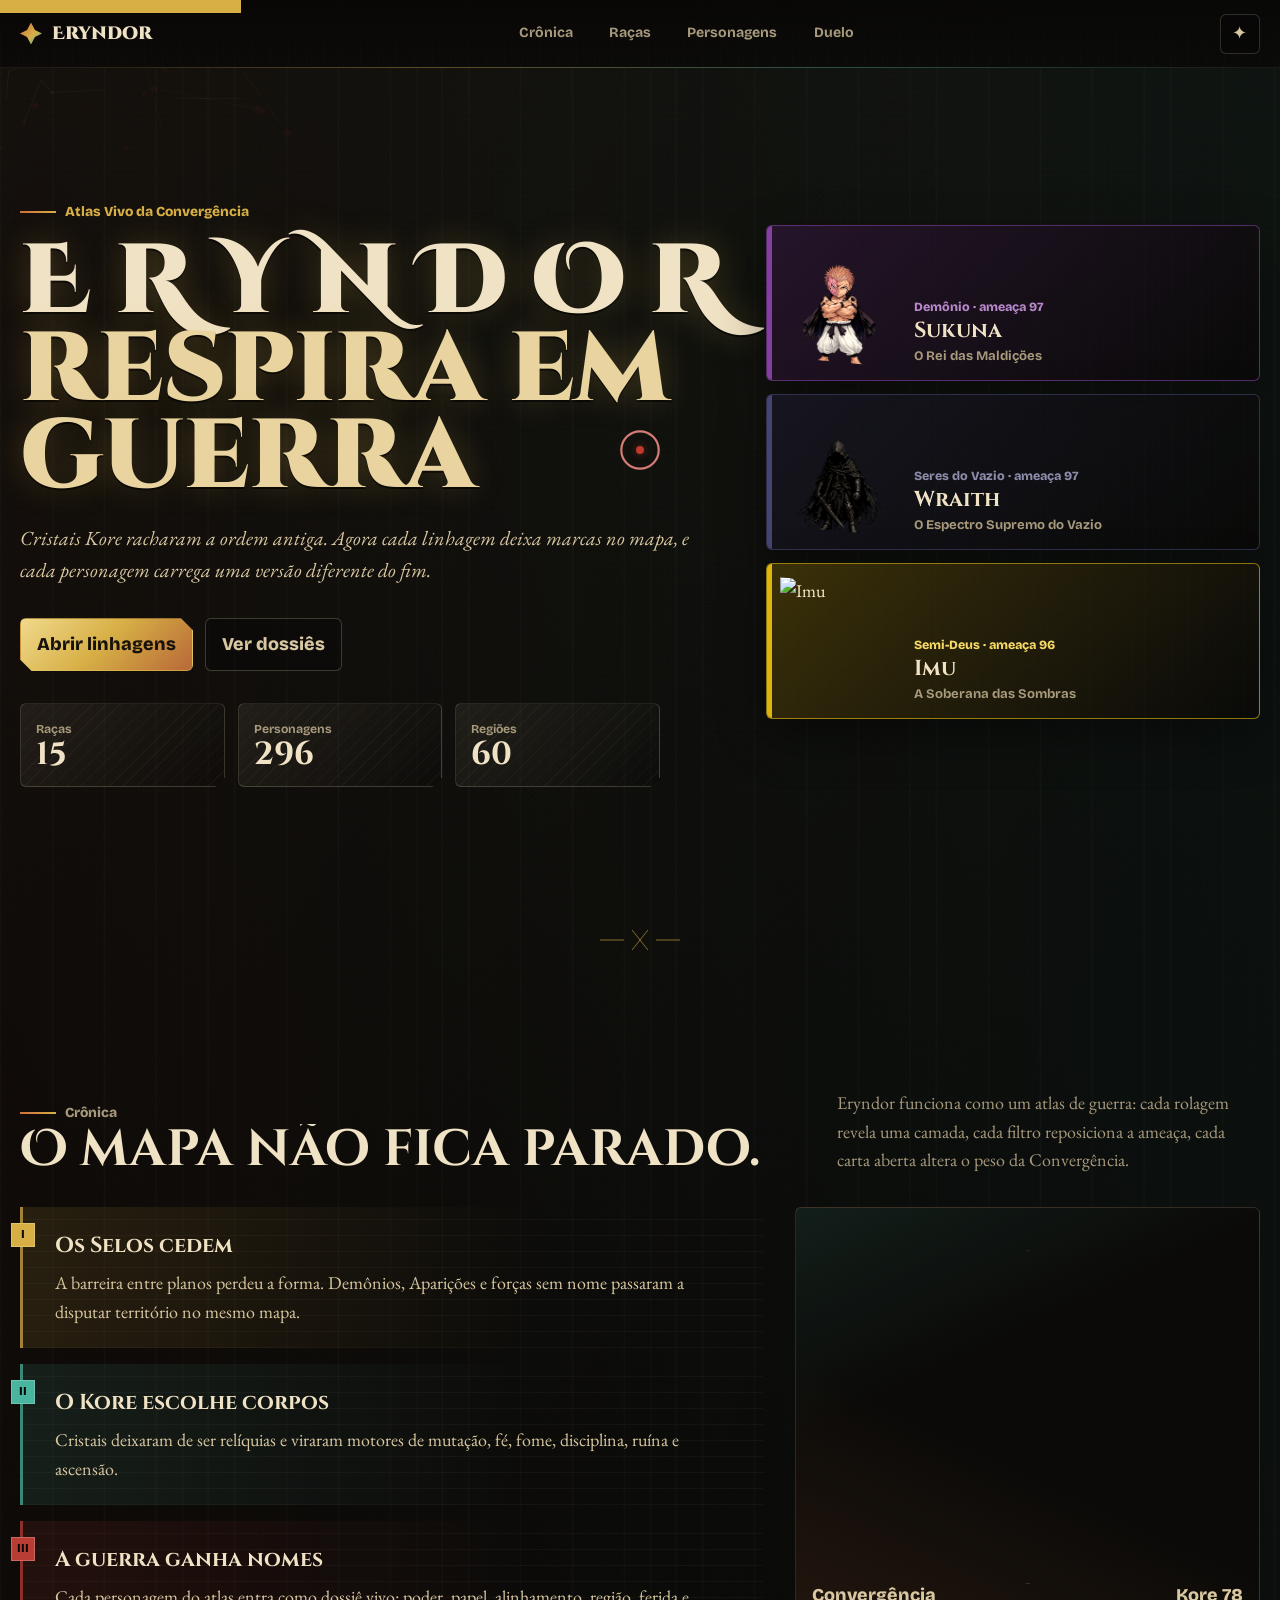
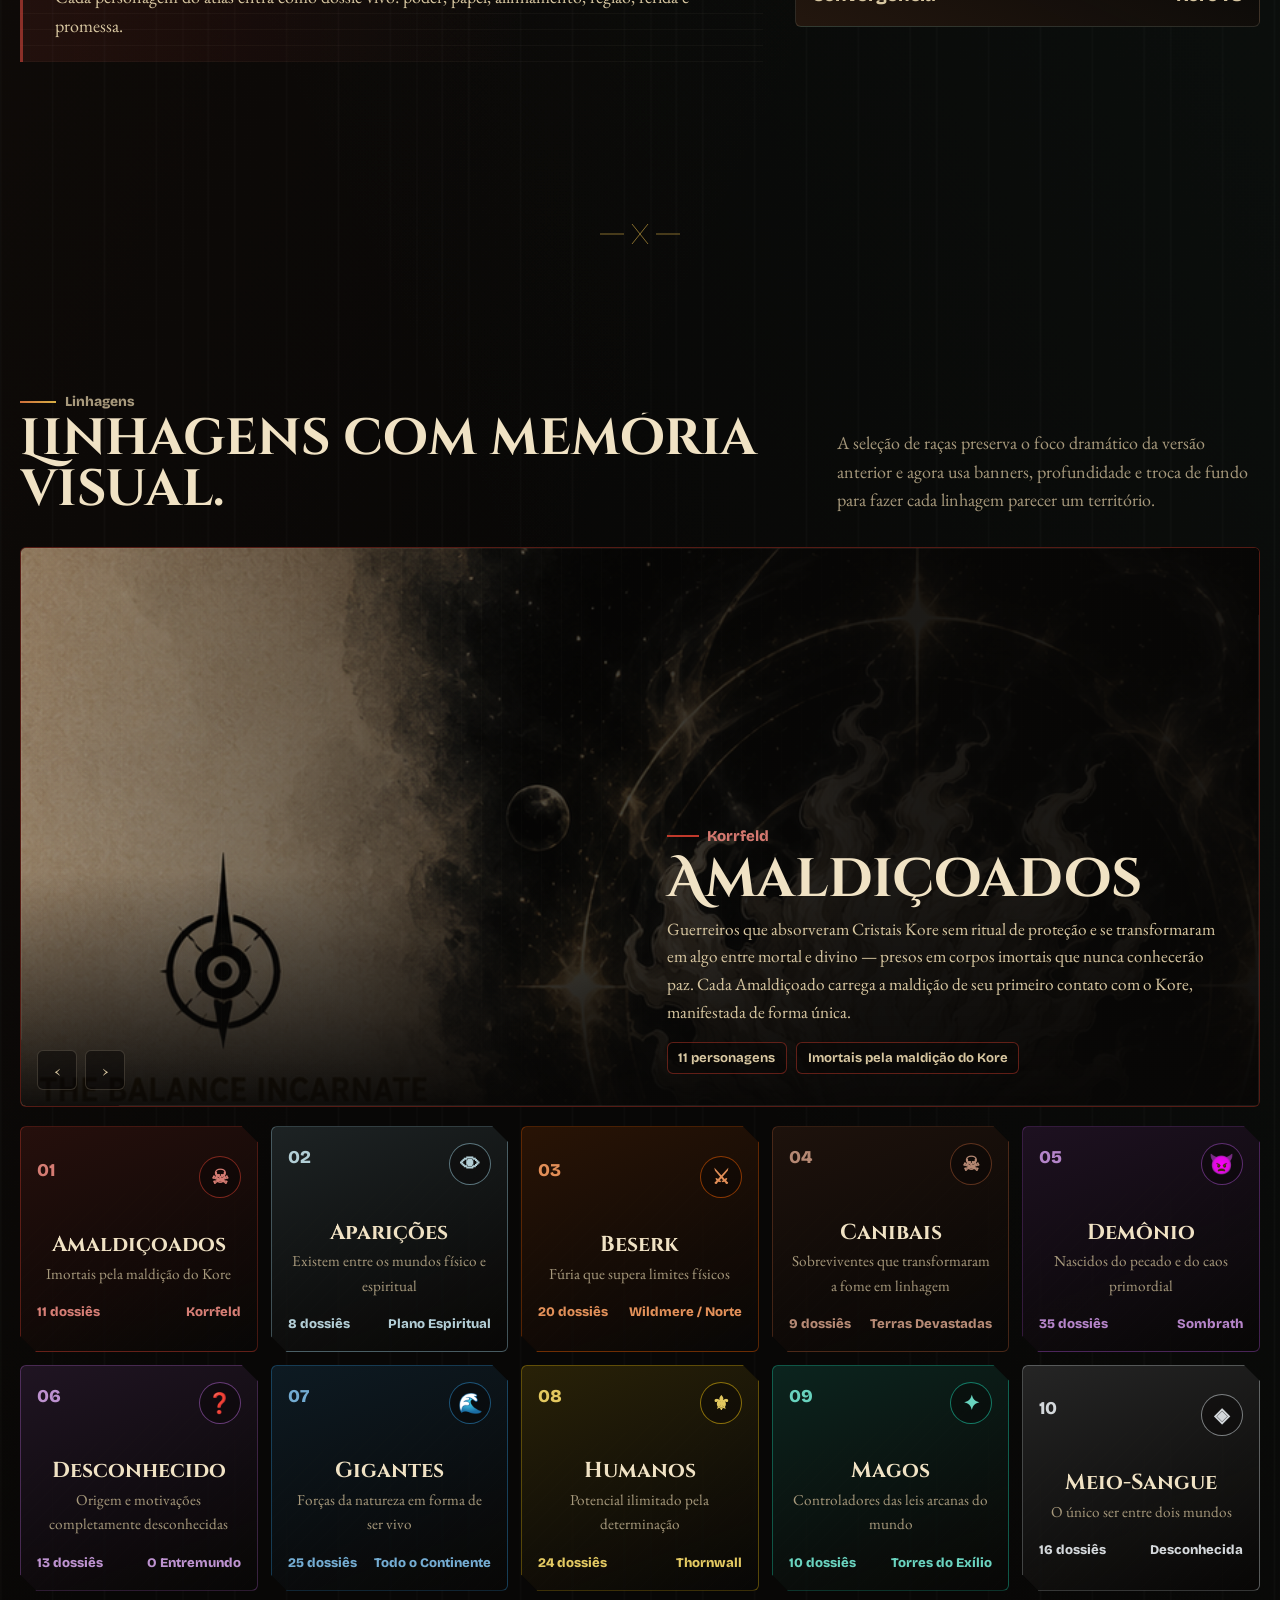
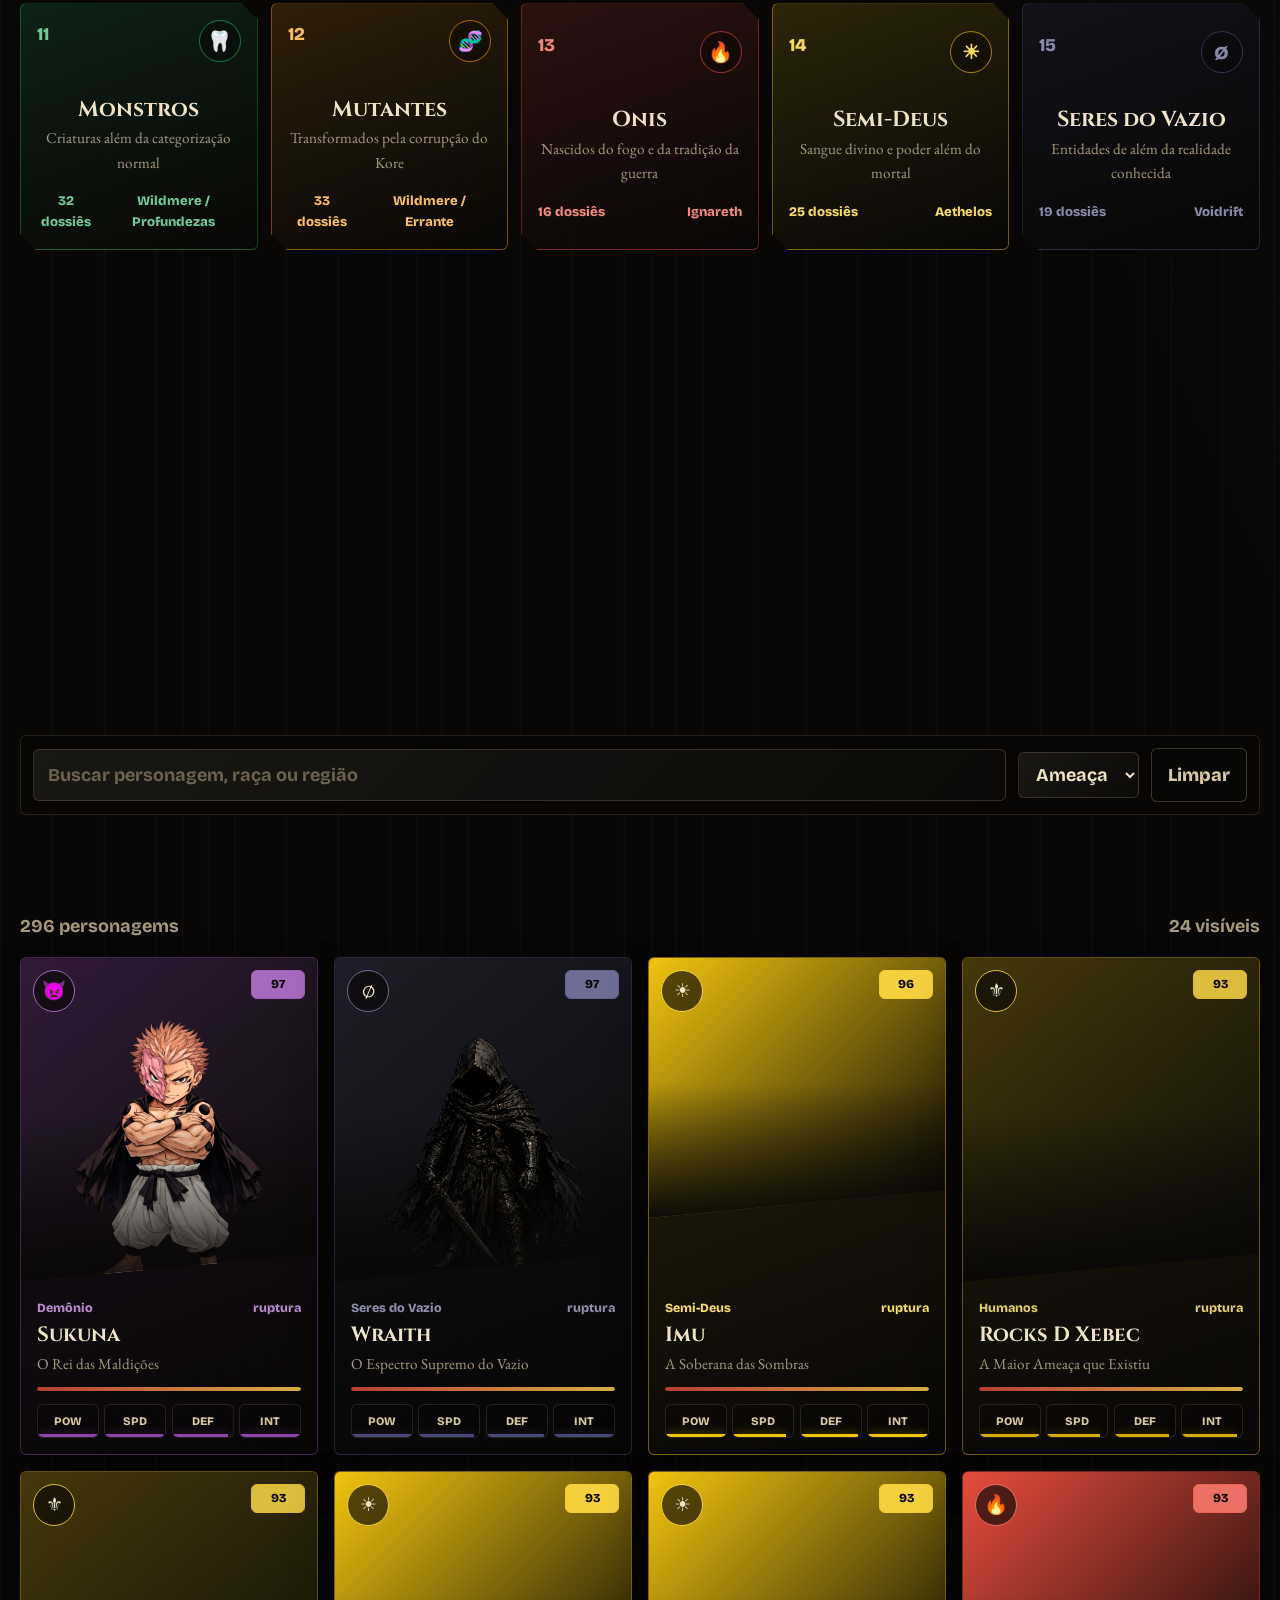
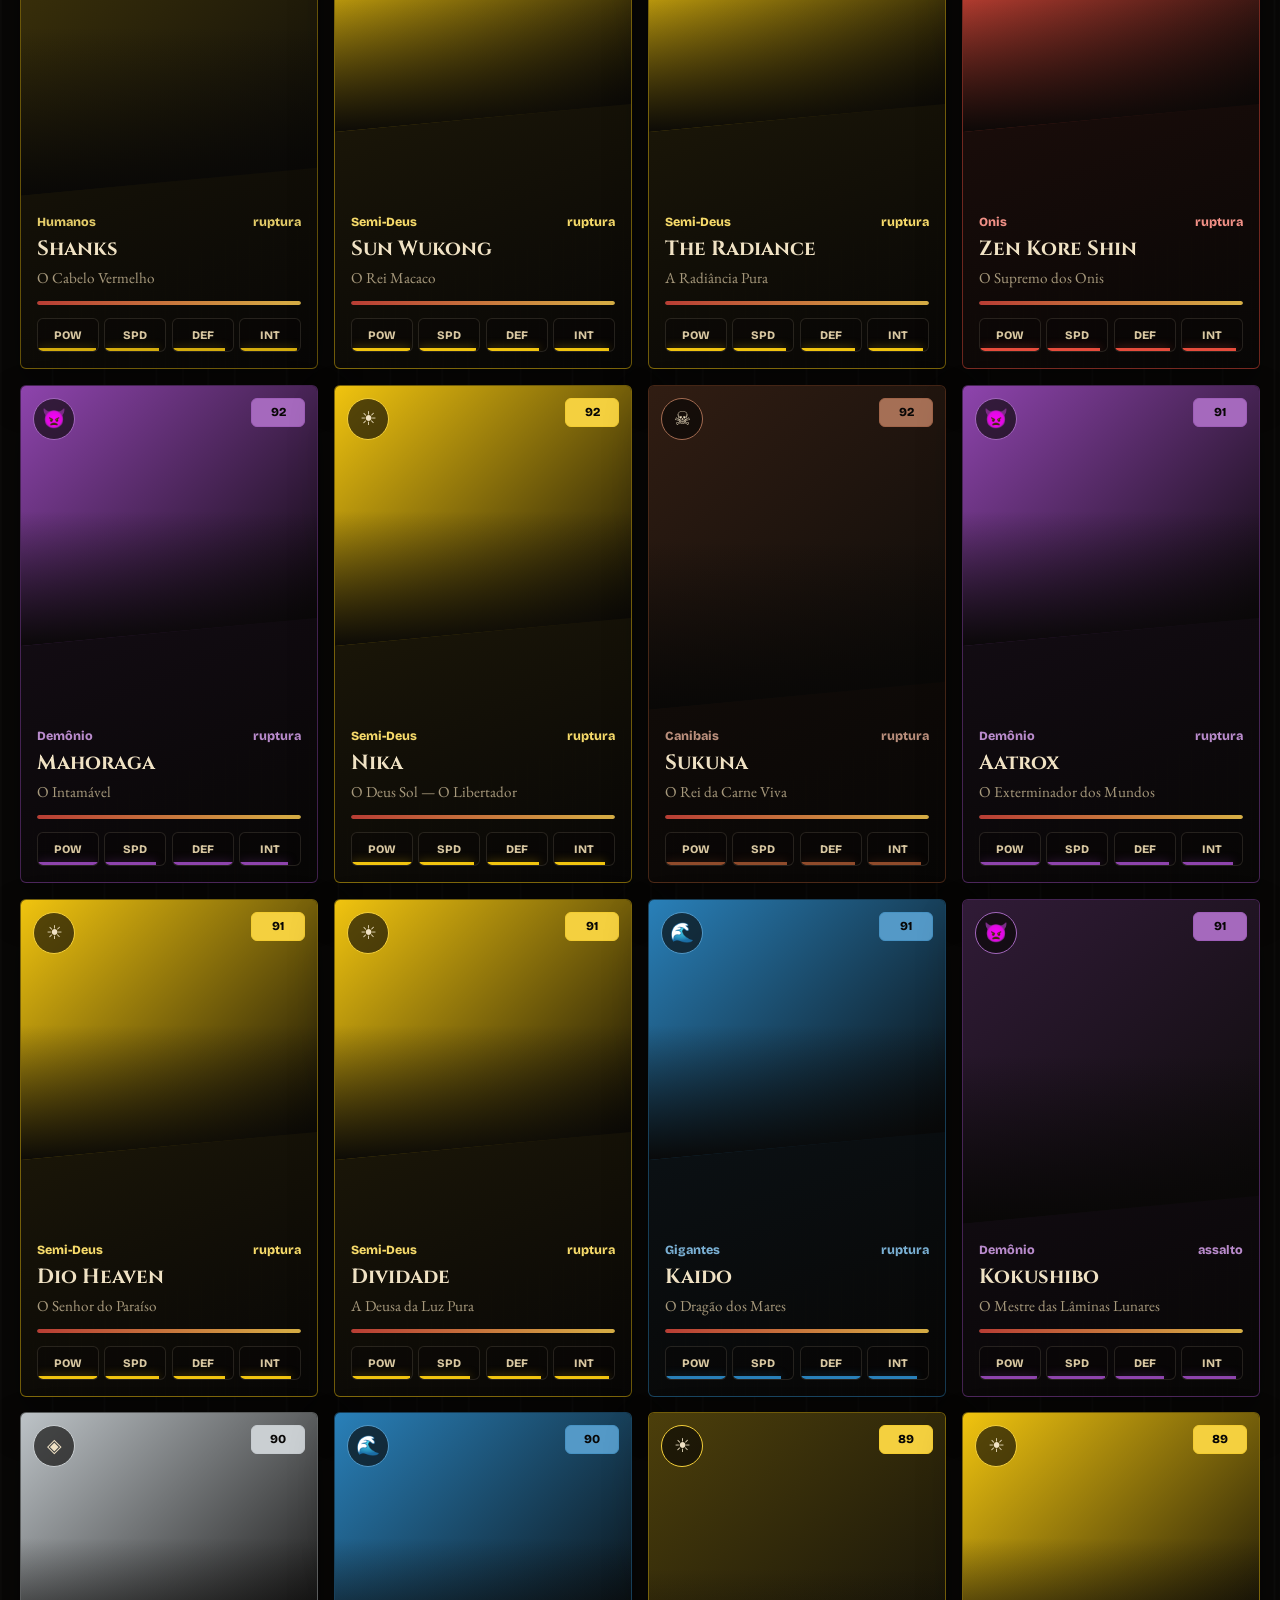
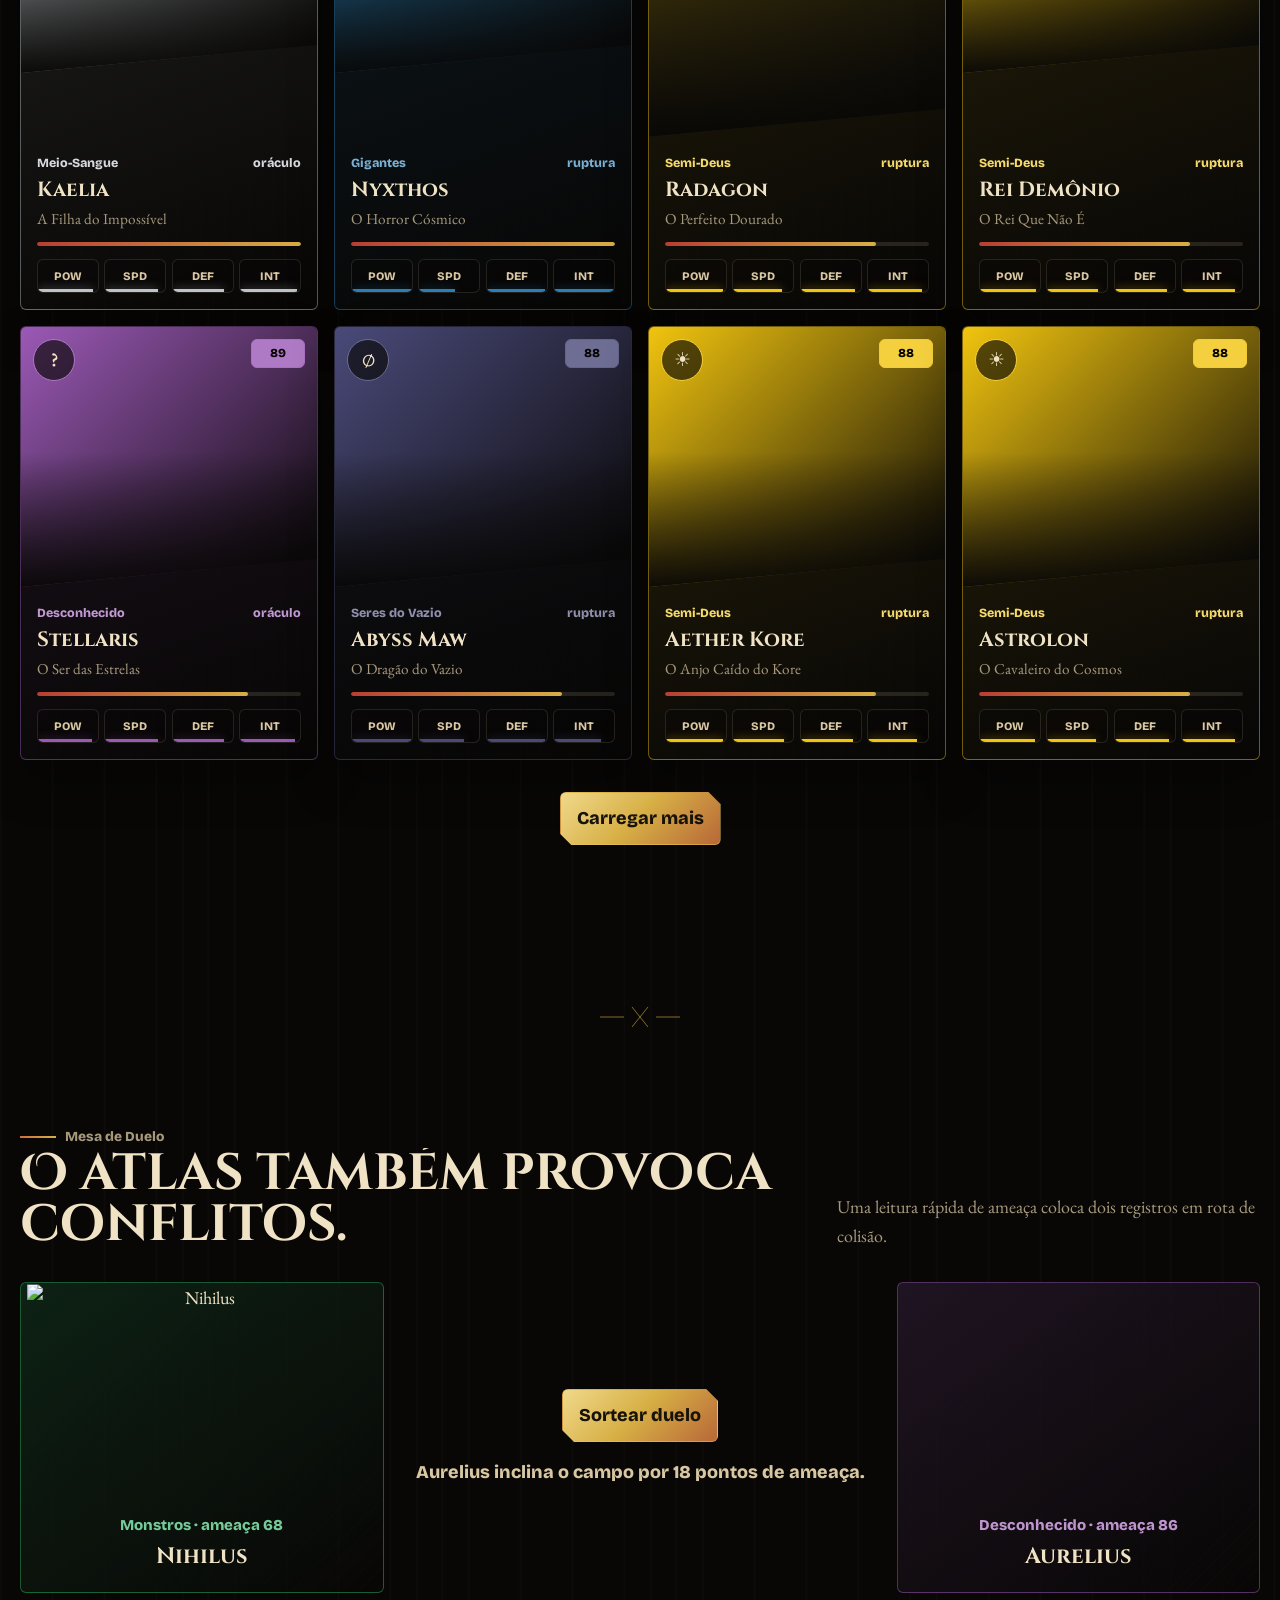
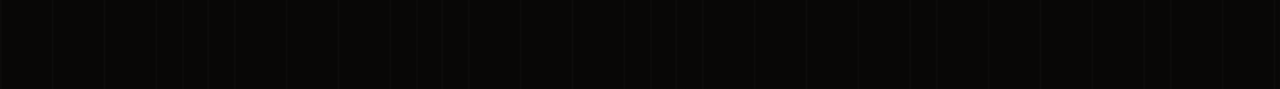
==== commit ad9655ff: "Tetse" ====
--- a/index.html
+++ b/index.html
@@ -8,8 +8,14 @@
 
     <!-- Open Graph meta tags (CORREÇÃO CRÍTICA) -->
     <meta property="og:title" content="ERYNDOR — Atlas Vivo da Convergência" />
-    <meta property="og:description" content="Explore o atlas de guerra de Eryndor: raças, personagens e a Convergência Kore." />
-    <meta property="og:image" content="https://bsmiguell.github.io/ERYNDOR/images/og-cover.jpg" />
+    <meta
+      property="og:description"
+      content="Explore o atlas de guerra de Eryndor: raças, personagens e a Convergência Kore."
+    />
+    <meta
+      property="og:image"
+      content="https://bsmiguell.github.io/ERYNDOR/images/og-cover.jpg"
+    />
     <meta property="og:url" content="https://bsmiguell.github.io/ERYNDOR/" />
     <meta name="twitter:card" content="summary_large_image" />
 
@@ -18,7 +24,6 @@
 
     <!-- Preloads (CORREÇÃO CRÍTICA) -->
     <link rel="preload" href="css/tokens.css" as="style" />
-    <link rel="preload" href="js/data.js" as="script" />
 
     <link rel="preconnect" href="https://fonts.googleapis.com" />
     <link rel="preconnect" href="https://fonts.gstatic.com" crossorigin />
@@ -30,24 +35,66 @@
     <!-- Critical CSS Inline (above-the-fold) -->
     <style>
       :root {
-        --ink: #080706; --bone: #f0e2c4; --paper: #d8c7a1; --kore: #d7af45;
-        --copper: #cf6f3b; --verdigris: #4ab59e; --blood: #b83d34; --moss: #91a36d;
-        --storm: #48687e; --active-race: var(--kore); --active-glow: rgba(215, 175, 69, 0.32);
-        --cursor-x: 50vw; --cursor-y: 50vh; --transition-fast: 0.18s ease;
+        --ink: #080706;
+        --bone: #f0e2c4;
+        --paper: #d8c7a1;
+        --kore: #d7af45;
+        --copper: #cf6f3b;
+        --verdigris: #4ab59e;
+        --blood: #b83d34;
+        --moss: #91a36d;
+        --storm: #48687e;
+        --active-race: var(--kore);
+        --active-glow: rgba(215, 175, 69, 0.32);
+        --cursor-x: 50vw;
+        --cursor-y: 50vh;
+        --transition-fast: 0.18s ease;
         --transition-med: 0.35s cubic-bezier(0.19, 1, 0.22, 1);
       }
-      body { margin: 0; color: var(--bone); background: var(--ink); font-family: "EB Garamond", Georgia, serif; }
-      .top-nav { position: fixed; inset: 0 0 auto; z-index: 1100; display: flex; align-items: center; justify-content: space-between; min-height: 68px; }
-      .hero { min-height: 96svh; position: relative; padding: 7.8rem 1rem; }
-      .hero h1 { font-family: "Cinzel Decorative", serif; font-size: clamp(3rem, 12vw, 6rem); margin: 0; color: var(--bone); }
+      body {
+        margin: 0;
+        color: var(--bone);
+        background: var(--ink);
+        font-family: "EB Garamond", Georgia, serif;
+      }
+      .top-nav {
+        position: fixed;
+        inset: 0 0 auto;
+        z-index: 1100;
+        display: flex;
+        align-items: center;
+        justify-content: space-between;
+        min-height: 68px;
+      }
+      .hero {
+        min-height: 96svh;
+        position: relative;
+        padding: 7.8rem 1rem;
+      }
+      .hero h1 {
+        font-family: "Cinzel Decorative", serif;
+        font-size: clamp(3rem, 12vw, 6rem);
+        margin: 0;
+        color: var(--bone);
+      }
     </style>
 
     <!-- Non-critical CSS (CORREÇÃO CRÍTICA: preload + print media) -->
     <link rel="stylesheet" href="css/tokens.css" />
     <link rel="stylesheet" href="css/layout.css" />
     <link rel="stylesheet" href="css/components.css" />
-    <link rel="stylesheet" href="css/animations.css" media="print" onload="this.media='all'" />
-    <link rel="stylesheet" href="css/responsive.css" media="print" onload="this.media='all'" />
+    <link
+      rel="stylesheet"
+      href="css/animations.css"
+      media="print"
+      onload="this.media = 'all'"
+    />
+    <link
+      rel="stylesheet"
+      href="css/responsive.css"
+      media="print"
+      onload="this.media = 'all'"
+    />
   </head>
   <body>
     <a href="#main-content" class="skip-link">Pular para o conteúdo</a>
@@ -71,7 +118,15 @@
         <li><a href="#duel" data-cursor="Duelo">Duelo</a></li>
       </ul>
       <div class="nav-quick">
-        <button class="icon-button" id="random-char" type="button" aria-label="Abrir personagem aleatório" data-cursor="Aleatório">✦</button>
+        <button
+          class="icon-button"
+          id="random-char"
+          type="button"
+          aria-label="Abrir personagem aleatório"
+          data-cursor="Aleatório"
+        >
+          ✦
+        </button>
       </div>
     </nav>
 
@@ -81,13 +136,13 @@
         <div class="hero-copy">
           <p class="eyebrow reveal">Atlas Vivo da Convergência</p>
           <h1 class="reveal">
-            <span class="hero-letter" style="--delay: 0s;">E</span>
-            <span class="hero-letter" style="--delay: 0.04s;">R</span>
-            <span class="hero-letter" style="--delay: 0.08s;">Y</span>
-            <span class="hero-letter" style="--delay: 0.12s;">N</span>
-            <span class="hero-letter" style="--delay: 0.16s;">D</span>
-            <span class="hero-letter" style="--delay: 0.2s;">O</span>
-            <span class="hero-letter" style="--delay: 0.24s;">R</span>
+            <span class="hero-letter" style="--delay: 0s">E</span>
+            <span class="hero-letter" style="--delay: 0.04s">R</span>
+            <span class="hero-letter" style="--delay: 0.08s">Y</span>
+            <span class="hero-letter" style="--delay: 0.12s">N</span>
+            <span class="hero-letter" style="--delay: 0.16s">D</span>
+            <span class="hero-letter" style="--delay: 0.2s">O</span>
+            <span class="hero-letter" style="--delay: 0.24s">R</span>
             <span class="hero-title-line">respira em guerra</span>
           </h1>
           <p class="hero-lead reveal">
@@ -96,8 +151,12 @@
             fim.
           </p>
           <div class="hero-actions reveal">
-            <a class="command-button" href="#races" data-cursor="Entrar">Abrir linhagens</a>
-            <a class="ghost-button" href="#characters" data-cursor="Investigar">Ver dossiês</a>
+            <a class="command-button" href="#races" data-cursor="Entrar"
+              >Abrir linhagens</a
+            >
+            <a class="ghost-button" href="#characters" data-cursor="Investigar"
+              >Ver dossiês</a
+            >
           </div>
           <div class="hero-ledger reveal" aria-live="polite">
             <div class="ledger-item">
@@ -114,12 +173,19 @@
             </div>
           </div>
         </div>
-        <div class="hero-dossiers" id="hero-dossiers" aria-label="Dossiês em destaque"></div>
+        <div
+          class="hero-dossiers"
+          id="hero-dossiers"
+          aria-label="Dossiês em destaque"
+        ></div>
       </section>
 
       <div class="section-sigil" aria-hidden="true">
         <svg viewBox="0 0 200 60" class="sigil-divider">
-          <path class="sigil-path" d="M0,30 H60 M140,30 H200 M80,5 L100,30 L120,5 M80,55 L100,30 L120,55"/>
+          <path
+            class="sigil-path"
+            d="M0,30 H60 M140,30 H200 M80,5 L100,30 L120,5 M80,55 L100,30 L120,55"
+          />
         </svg>
       </div>
 
@@ -137,21 +203,33 @@
         </div>
         <div class="story-grid">
           <div class="story-chapters">
-            <article class="chapter" data-index="I" style="--chapter-color: var(--kore)">
+            <article
+              class="chapter"
+              data-index="I"
+              style="--chapter-color: var(--kore)"
+            >
               <h3>Os Selos cedem</h3>
               <p>
                 A barreira entre planos perdeu a forma. Demônios, Aparições e
                 forças sem nome passaram a disputar território no mesmo mapa.
               </p>
             </article>
-            <article class="chapter" data-index="II" style="--chapter-color: var(--verdigris)">
+            <article
+              class="chapter"
+              data-index="II"
+              style="--chapter-color: var(--verdigris)"
+            >
               <h3>O Kore escolhe corpos</h3>
               <p>
                 Cristais deixaram de ser relíquias e viraram motores de mutação,
                 fé, fome, disciplina, ruína e ascensão.
               </p>
             </article>
-            <article class="chapter" data-index="III" style="--chapter-color: var(--blood)">
+            <article
+              class="chapter"
+              data-index="III"
+              style="--chapter-color: var(--blood)"
+            >
               <h3>A guerra ganha nomes</h3>
               <p>
                 Cada personagem do atlas entra como dossiê vivo: poder, papel,
@@ -170,7 +248,10 @@
 
       <div class="section-sigil" aria-hidden="true">
         <svg viewBox="0 0 200 60" class="sigil-divider">
-          <path class="sigil-path" d="M0,30 H60 M140,30 H200 M80,5 L100,30 L120,5 M80,55 L100,30 L120,55"/>
+          <path
+            class="sigil-path"
+            d="M0,30 H60 M140,30 H200 M80,5 L100,30 L120,5 M80,55 L100,30 L120,55"
+          />
         </svg>
       </div>
 
@@ -199,8 +280,24 @@
             </div>
           </div>
           <div class="race-controls">
-            <button class="icon-button" id="prev-race" type="button" aria-label="Raça anterior" data-cursor="Anterior">‹</button>
-            <button class="icon-button" id="next-race" type="button" aria-label="Próxima raça" data-cursor="Próxima">›</button>
+            <button
+              class="icon-button"
+              id="prev-race"
+              type="button"
+              aria-label="Raça anterior"
+              data-cursor="Anterior"
+            >
+              ‹
+            </button>
+            <button
+              class="icon-button"
+              id="next-race"
+              type="button"
+              aria-label="Próxima raça"
+              data-cursor="Próxima"
+            >
+              ›
+            </button>
           </div>
         </div>
         <div class="races-grid" id="races-grid"></div>
@@ -208,7 +305,10 @@
 
       <div class="section-sigil" aria-hidden="true">
         <svg viewBox="0 0 200 60" class="sigil-divider">
-          <path class="sigil-path" d="M0,30 H60 M140,30 H200 M80,5 L100,30 L120,5 M80,55 L100,30 L120,55"/>
+          <path
+            class="sigil-path"
+            d="M0,30 H60 M140,30 H200 M80,5 L100,30 L120,5 M80,55 L100,30 L120,55"
+          />
         </svg>
       </div>
 
@@ -227,7 +327,12 @@
 
         <div class="toolbar reveal" aria-label="Controles da galeria">
           <label class="field">
-            <input id="search-input" type="search" placeholder="Buscar personagem, raça ou região" autocomplete="off" />
+            <input
+              id="search-input"
+              type="search"
+              placeholder="Buscar personagem, raça ou região"
+              autocomplete="off"
+            />
           </label>
           <label class="field">
             <select id="sort-select" aria-label="Ordenar personagens">
@@ -237,10 +342,21 @@
               <option value="power">Poder</option>
             </select>
           </label>
-          <button class="ghost-button" id="clear-filters" type="button" data-cursor="Limpar">Limpar</button>
-        </div>
-
-        <div class="filters reveal" id="race-filters" aria-label="Filtros por raça"></div>
+          <button
+            class="ghost-button"
+            id="clear-filters"
+            type="button"
+            data-cursor="Limpar"
+          >
+            Limpar
+          </button>
+        </div>
+
+        <div
+          class="filters reveal"
+          id="race-filters"
+          aria-label="Filtros por raça"
+        ></div>
 
         <div class="gallery-status">
           <span id="gallery-count">0 personagens</span>
@@ -252,13 +368,23 @@
         <div class="empty-state" id="empty-state">Nenhum dossiê encontrado</div>
 
         <div class="load-row">
-          <button class="command-button" id="load-more" type="button" data-cursor="Mais">Carregar mais</button>
+          <button
+            class="command-button"
+            id="load-more"
+            type="button"
+            data-cursor="Mais"
+          >
+            Carregar mais
+          </button>
         </div>
       </section>
 
       <div class="section-sigil" aria-hidden="true">
         <svg viewBox="0 0 200 60" class="sigil-divider">
-          <path class="sigil-path" d="M0,30 H60 M140,30 H200 M80,5 L100,30 L120,5 M80,55 L100,30 L120,55"/>
+          <path
+            class="sigil-path"
+            d="M0,30 H60 M140,30 H200 M80,5 L100,30 L120,5 M80,55 L100,30 L120,55"
+          />
         </svg>
       </div>
 
@@ -274,12 +400,31 @@
           </p>
         </div>
         <div class="duel-board reveal">
-          <button class="duel-pick" id="duel-left" type="button" data-cursor="Abrir"></button>
+          <button
+            class="duel-pick"
+            id="duel-left"
+            type="button"
+            data-cursor="Abrir"
+          ></button>
           <div class="duel-core">
-            <button class="command-button" id="draw-duel" type="button" data-cursor="Sortear">Sortear duelo</button>
-            <div class="duel-verdict" id="duel-verdict">Aguardando o próximo choque.</div>
-          </div>
-          <button class="duel-pick" id="duel-right" type="button" data-cursor="Abrir"></button>
+            <button
+              class="command-button"
+              id="draw-duel"
+              type="button"
+              data-cursor="Sortear"
+            >
+              Sortear duelo
+            </button>
+            <div class="duel-verdict" id="duel-verdict">
+              Aguardando o próximo choque.
+            </div>
+          </div>
+          <button
+            class="duel-pick"
+            id="duel-right"
+            type="button"
+            data-cursor="Abrir"
+          ></button>
         </div>
       </section>
     </main>
@@ -287,13 +432,28 @@
     <!-- Modal -->
     <div class="modal-backdrop" id="modal-backdrop" role="presentation">
       <img class="modal-bg" id="modal-bg" alt="" aria-hidden="true" />
-      <article class="character-modal" id="character-modal" role="dialog" aria-modal="true" aria-labelledby="modal-name" tabindex="-1">
+      <article
+        class="character-modal"
+        id="character-modal"
+        role="dialog"
+        aria-modal="true"
+        aria-labelledby="modal-name"
+        tabindex="-1"
+      >
         <div class="modal-art">
           <img id="modal-img" src="" alt="" />
           <canvas id="modal-canvas" aria-hidden="true"></canvas>
         </div>
         <div class="modal-copy">
-          <button class="icon-button modal-close" id="modal-close" type="button" aria-label="Fechar dossiê" data-cursor="Fechar">×</button>
+          <button
+            class="icon-button modal-close"
+            id="modal-close"
+            type="button"
+            aria-label="Fechar dossiê"
+            data-cursor="Fechar"
+          >
+            ×
+          </button>
           <div class="modal-race" id="modal-race"></div>
           <h2 class="modal-name" id="modal-name"></h2>
           <div class="modal-title" id="modal-title"></div>
@@ -319,4 +479,4 @@
     <script src="js/duel.js"></script>
     <script src="js/main.js"></script>
   </body>
-</html>+</html>
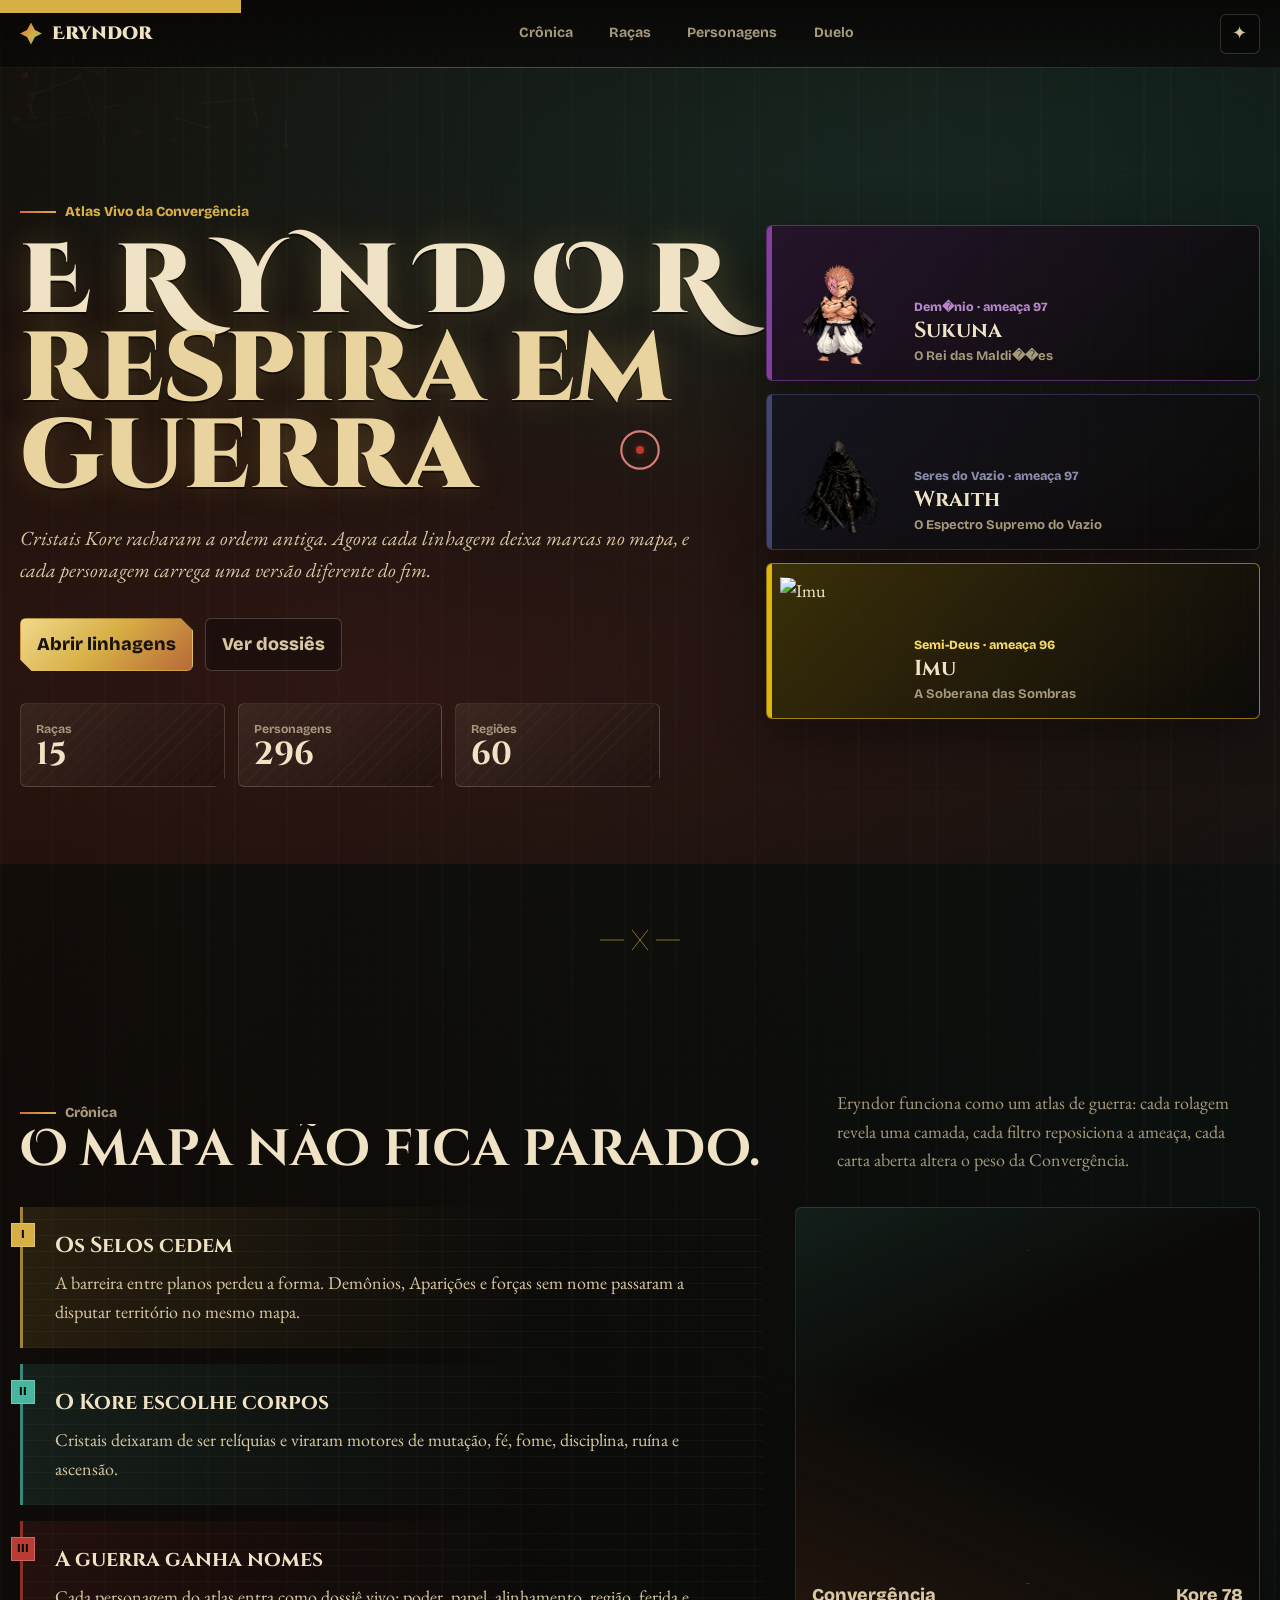
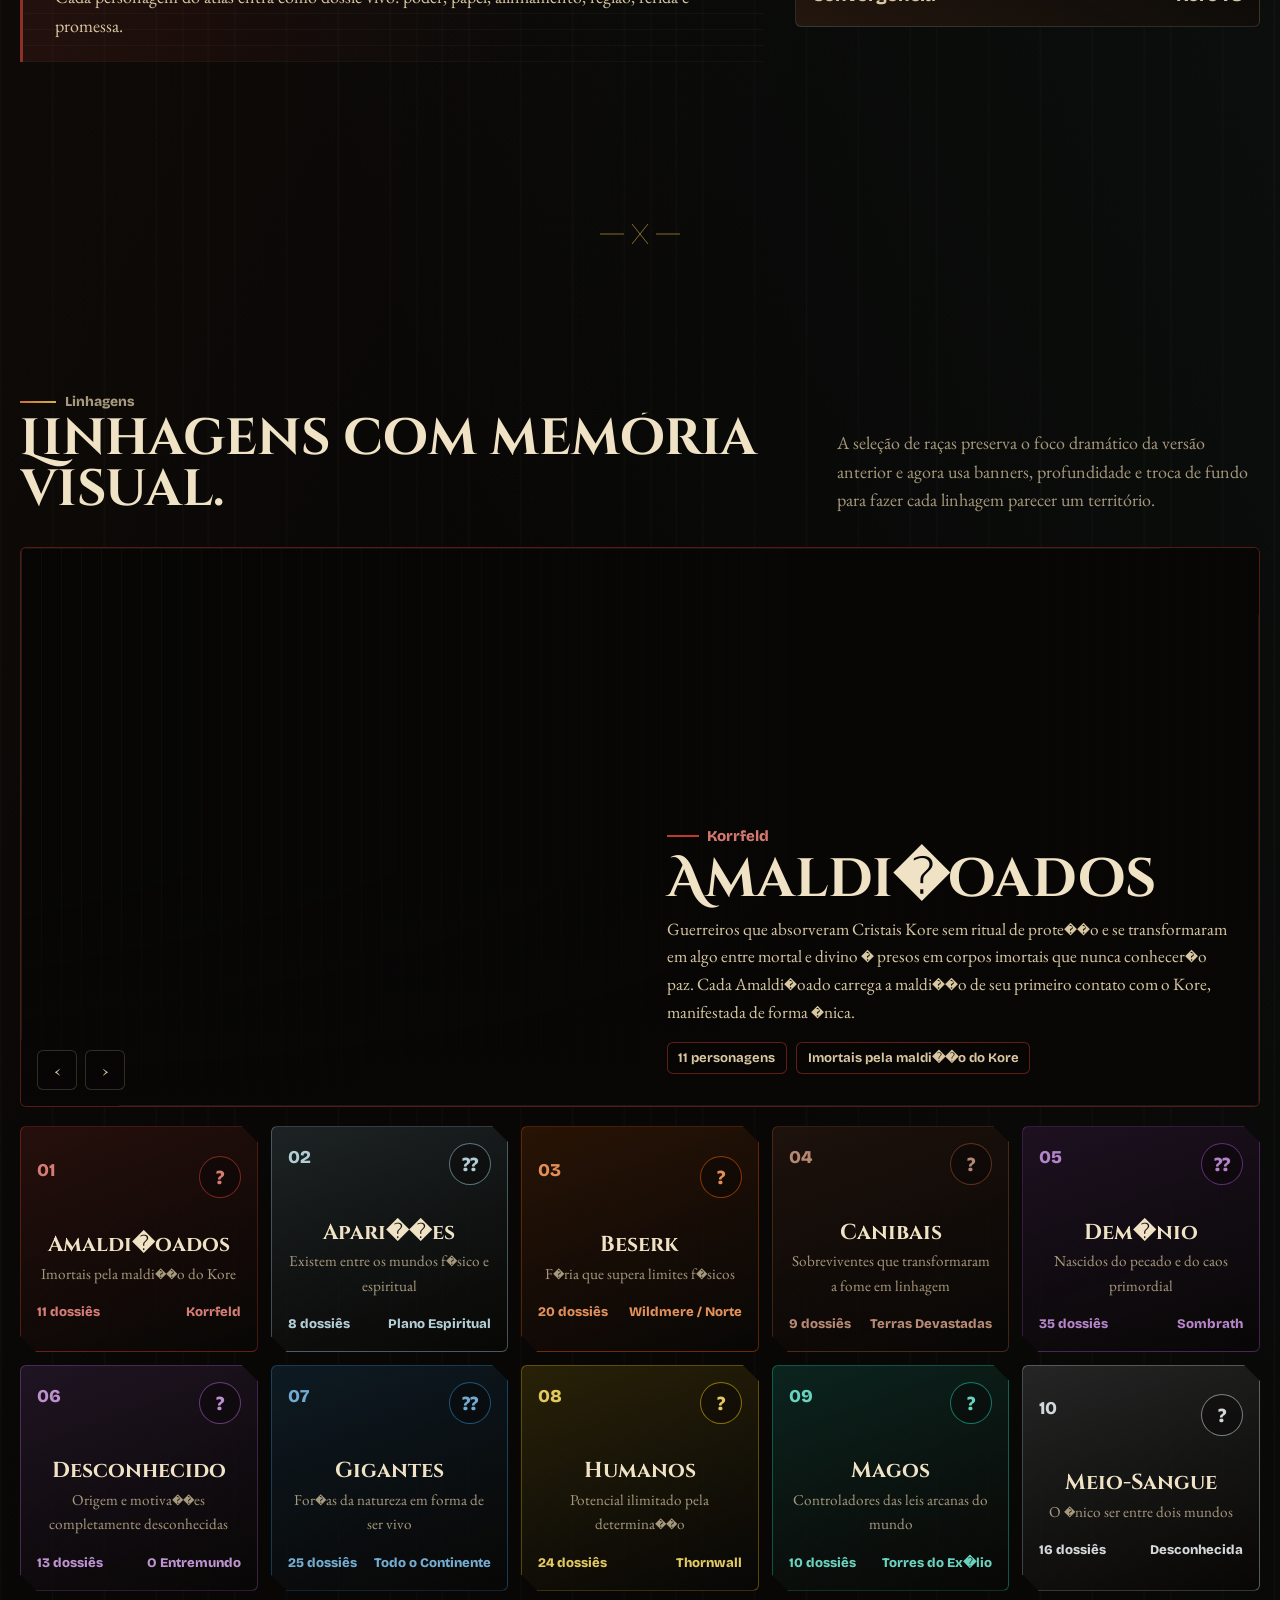
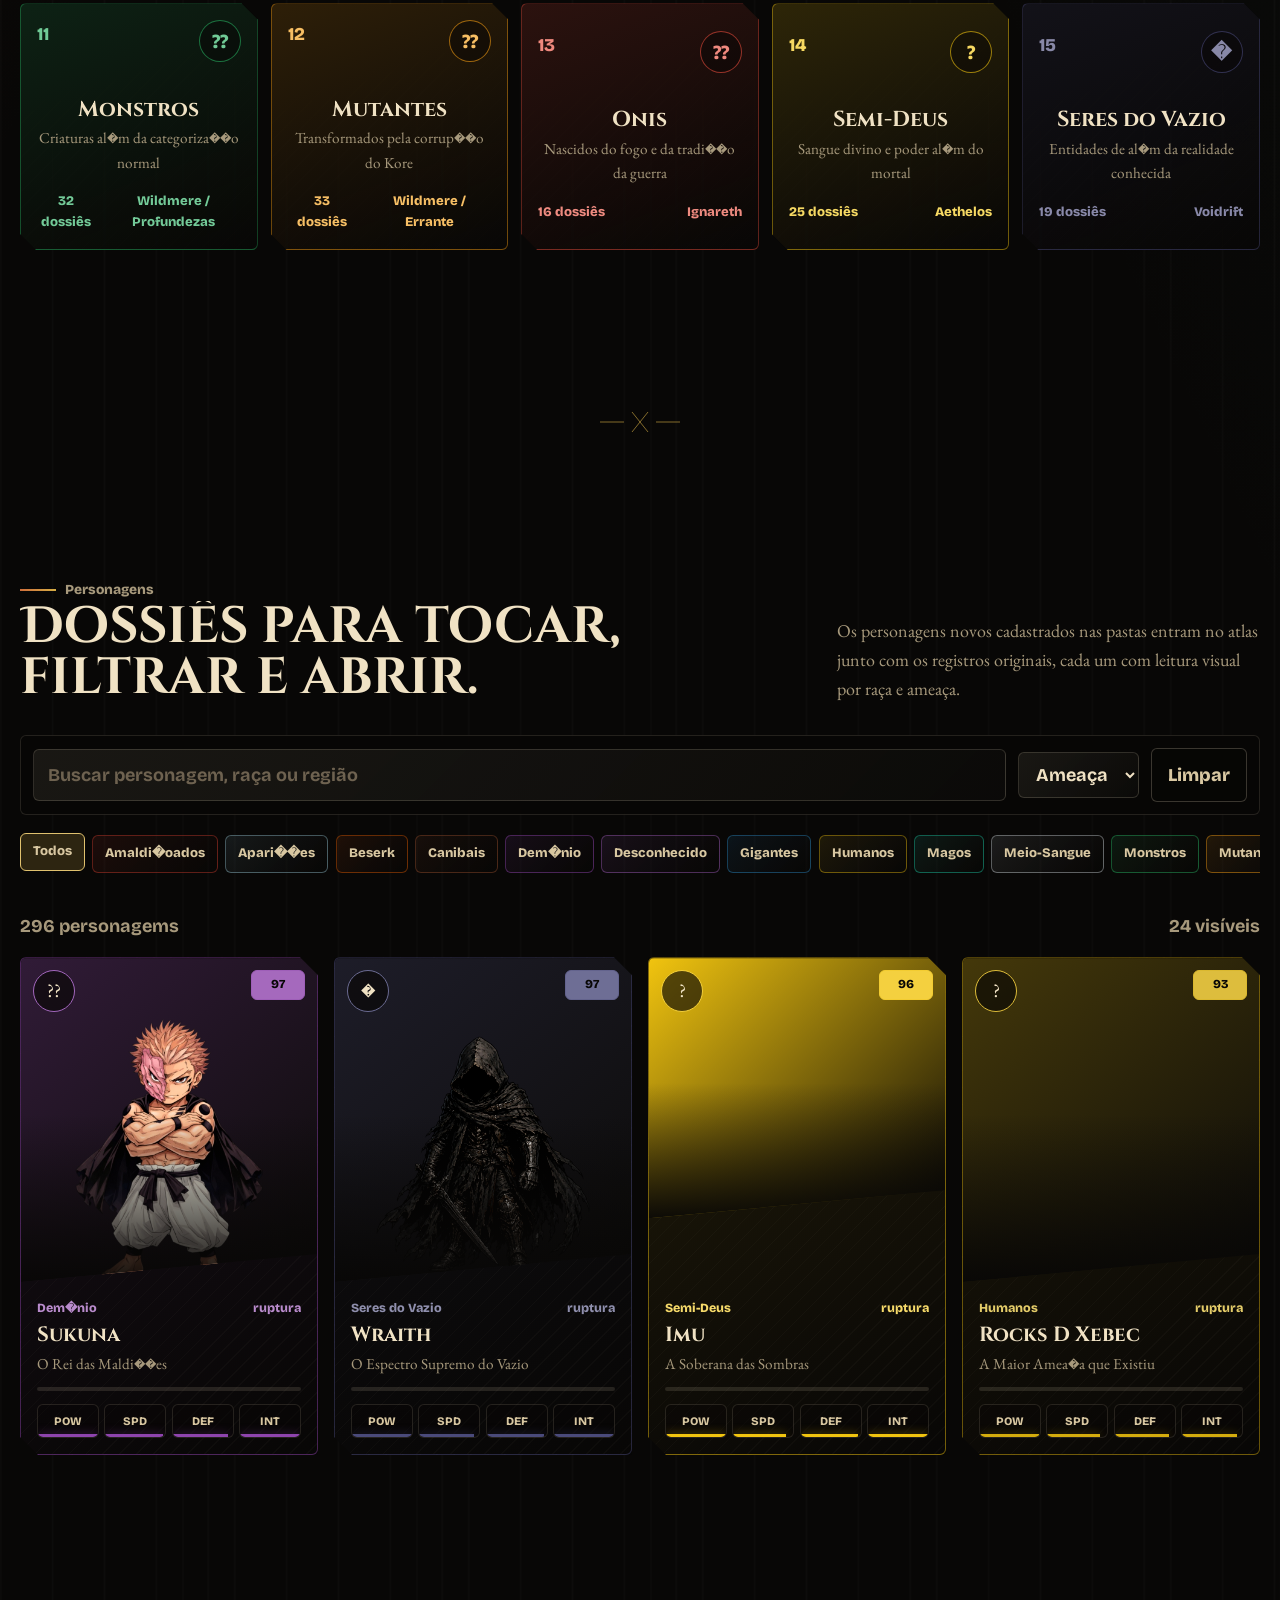
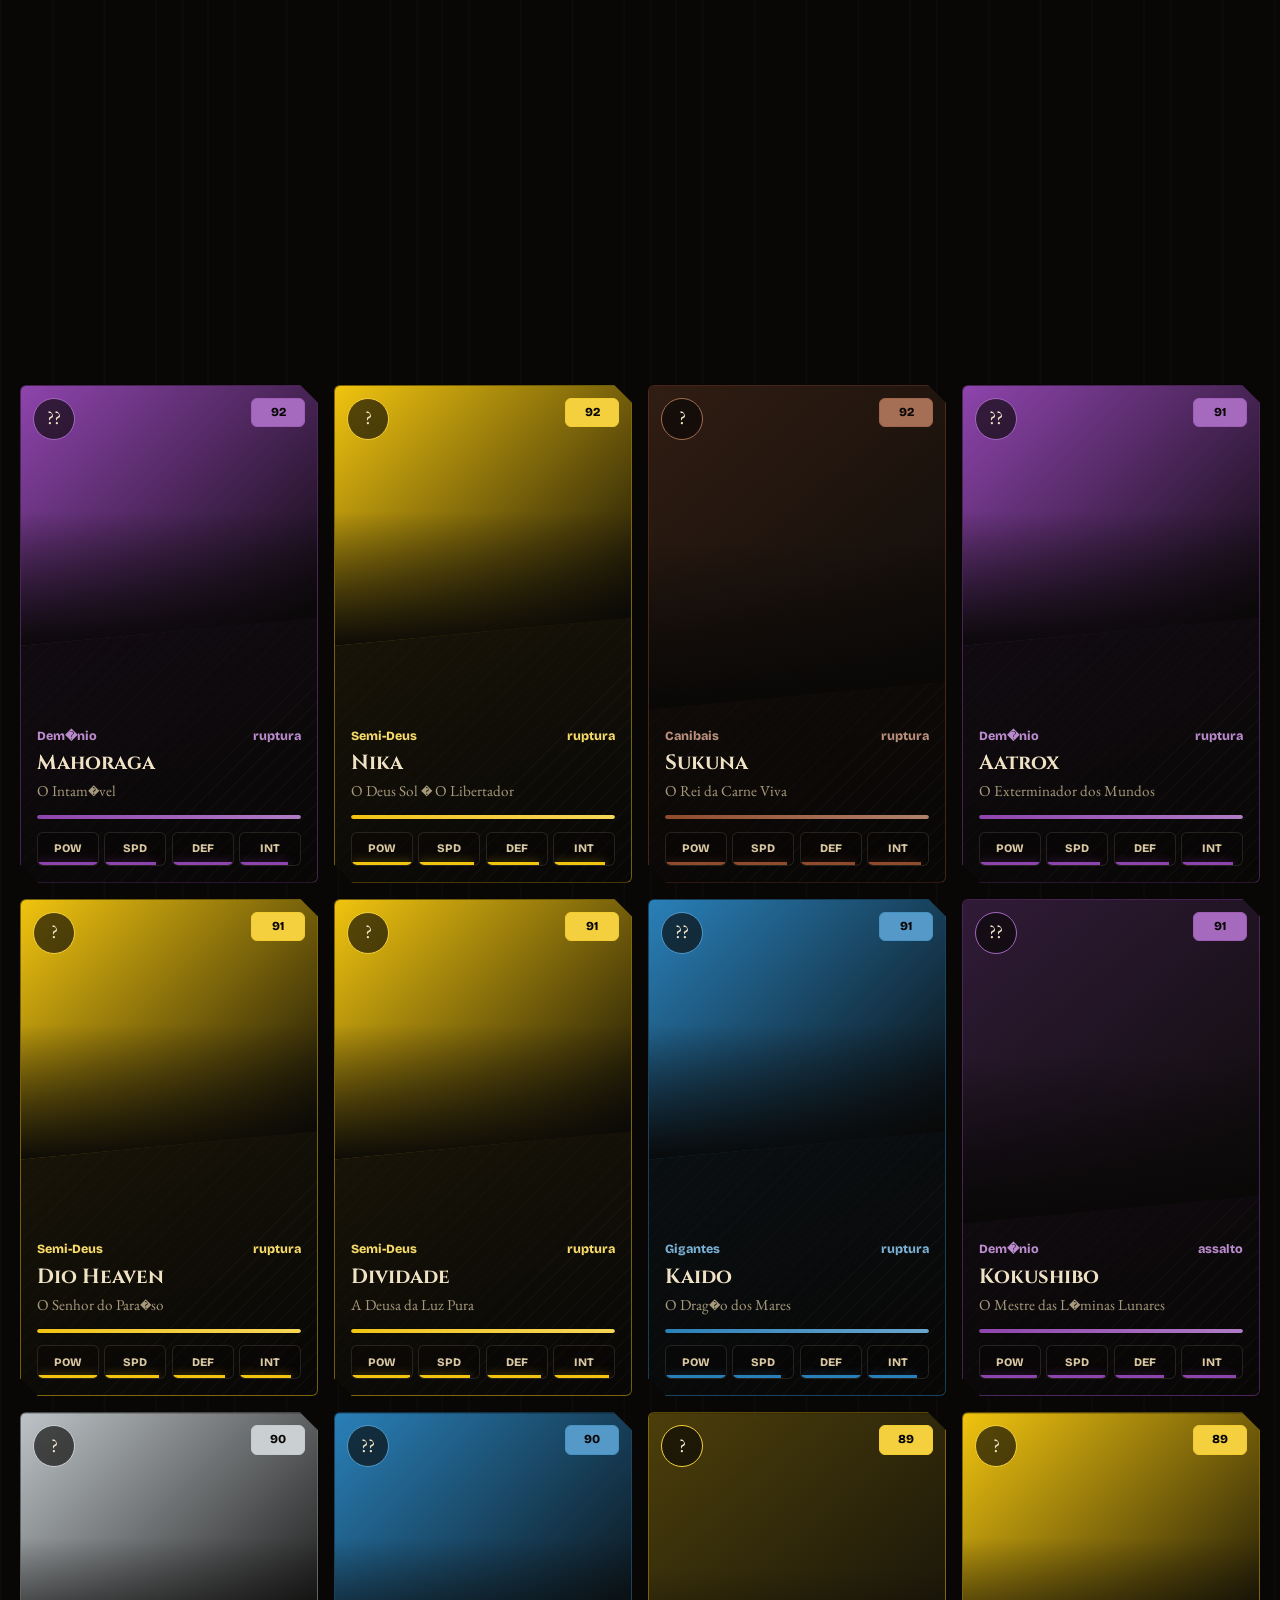
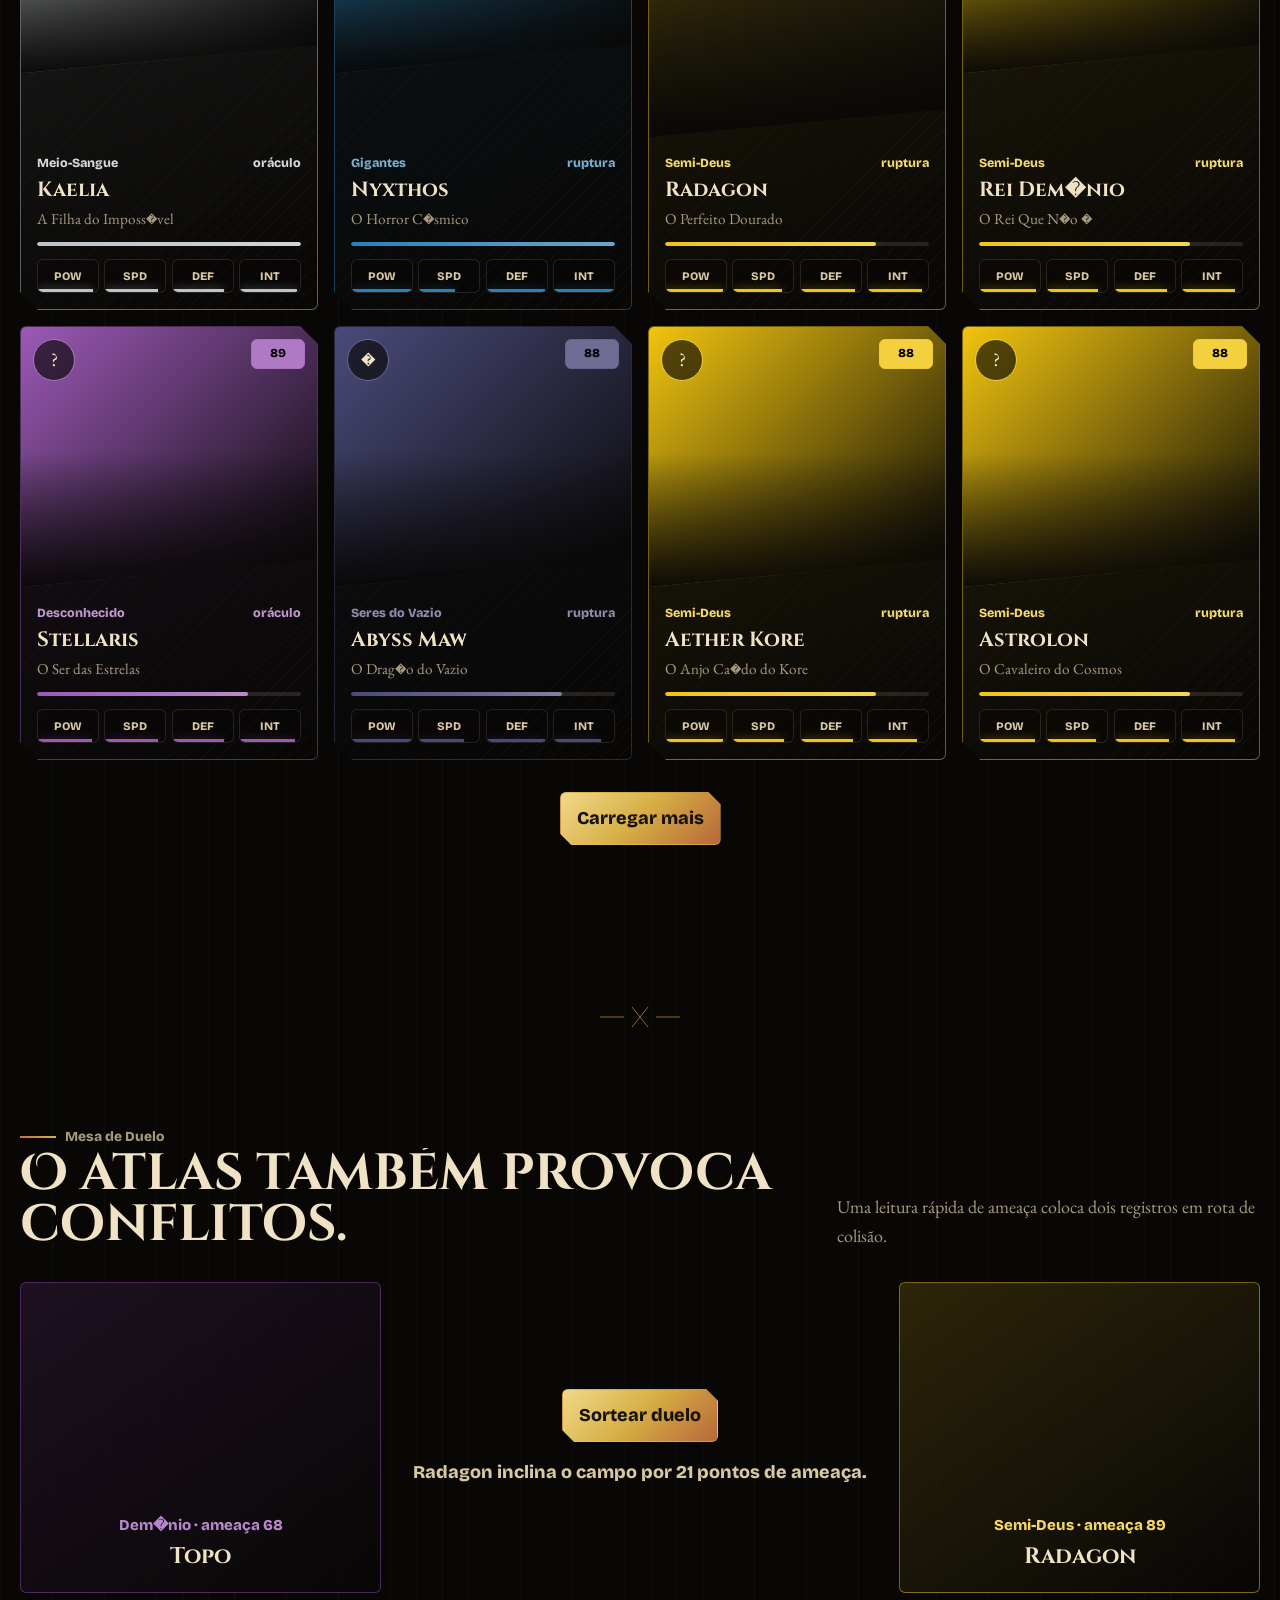
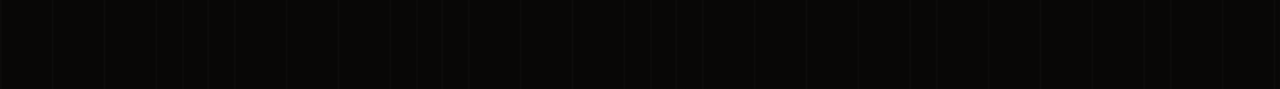
==== commit 7fa22313: "Teste" ====
--- a/index.html
+++ b/index.html
@@ -102,9 +102,9 @@
     <div class="site-loader" aria-hidden="true">
       <div class="loader-mark">
         <div class="loader-sigil"></div>
-        <p class="loader-text">Atlas em abertura</p>
-        <div class="loader-track"><span></span></div>
-      </div>
+        <p class="loader-text">Os Selos Cedem</p>
+      </div>
+      <div class="loader-kore-shards" aria-hidden="true"></div>
     </div>
 
     <div class="cursor" id="cursor" aria-hidden="true"><span></span></div>
@@ -133,6 +133,7 @@
     <main class="page-shell" id="main-content">
       <section class="hero" id="hero">
         <canvas id="ambient-canvas" aria-hidden="true"></canvas>
+        <div class="hero-warfog" aria-hidden="true"></div>
         <div class="hero-copy">
           <p class="eyebrow reveal">Atlas Vivo da Convergência</p>
           <h1 class="reveal">
--- a/css/components.css
+++ b/css/components.css
@@ -1,17 +1,11 @@
-/* ===== Site Loader ===== */
+/* ===== Site Loader — Ritual de Selos ===== */
 .site-loader {
   position: fixed;
   inset: 0;
   z-index: 2200;
   display: grid;
   place-items: center;
-  background:
-    linear-gradient(180deg, rgba(8, 7, 6, 0.96), rgba(8, 7, 6, 0.9)),
-    repeating-linear-gradient(
-      135deg,
-      rgba(240, 226, 196, 0.04) 0 1px,
-      transparent 1px 12px
-    );
+  background: radial-gradient(ellipse at center, #1a0a00 0%, #080706 70%);
   transition:
     opacity 0.55s ease,
     visibility 0.55s ease;
@@ -25,6 +19,35 @@
 .loader-mark {
   width: min(76vw, 420px);
   text-align: center;
+}
+
+/* Fragmentos de cristal Kore emanando do centro */
+.loader-kore-shards {
+  position: absolute;
+  inset: 0;
+}
+
+.loader-kore-shards::before,
+.loader-kore-shards::after {
+  content: "";
+  position: absolute;
+  top: 50%;
+  left: 50%;
+  width: 120px;
+  height: 120px;
+  border: 1px solid var(--kore);
+  clip-path: polygon(50% 0, 64% 33%, 100% 50%, 64% 67%, 50% 100%, 36% 67%, 0 50%, 36% 33%);
+  animation: koreShardPulse 2s ease-in-out infinite;
+  opacity: 0.4;
+}
+
+.loader-kore-shards::after {
+  width: 200px;
+  height: 200px;
+  clip-path: polygon(25% 0, 75% 0, 100% 50%, 75% 100%, 25% 100%, 0 50%);
+  animation-delay: 0.5s;
+  animation-duration: 2.8s;
+  opacity: 0.25;
 }
 
 .loader-sigil {
@@ -48,8 +71,7 @@
     0 50%,
     36% 33%
   );
-  animation: sigilAwaken 0.9s cubic-bezier(0.19, 1, 0.22, 1) both,
-    sigilTurn 1.8s cubic-bezier(0.66, 0, 0.18, 1) 0.9s infinite;
+  animation: sealAwaken 0.9s cubic-bezier(0.19, 1, 0.22, 1) both;
 }
 
 .loader-text {
@@ -58,6 +80,41 @@
   font-weight: 700;
   font-size: 0.9rem;
   color: var(--paper);
+  letter-spacing: 0.4em;
+  animation: sealRip 0.8s cubic-bezier(0.25, 1.5, 0.5, 1) both;
+}
+
+@keyframes sealRip {
+  from {
+    clip-path: inset(50% 0 50% 0);
+    filter: brightness(3) blur(4px);
+  }
+  to {
+    clip-path: inset(0 0 0 0);
+    filter: brightness(1) blur(0);
+  }
+}
+
+@keyframes koreShardPulse {
+  0%, 100% {
+    transform: translate(-50%, -50%) scale(1);
+    opacity: 0.4;
+  }
+  50% {
+    transform: translate(-50%, -50%) scale(1.08);
+    opacity: 0.6;
+  }
+}
+
+@keyframes sealAwaken {
+  from {
+    opacity: 0;
+    transform: scale(0.8) rotate(-180deg);
+  }
+  to {
+    opacity: 1;
+    transform: scale(1) rotate(0deg);
+  }
 }
 
 .loader-track {
@@ -664,7 +721,7 @@
   gap: 0.5rem;
 }
 
-/* ===== Character Cards ===== */
+/* ===== Character Cards — Dossiê ===== */
 .characters-grid {
   display: grid;
   grid-template-columns: repeat(4, minmax(0, 1fr));
@@ -672,38 +729,58 @@
 }
 
 .char-card {
-  --tilt-x: 0deg;
-  --tilt-y: 0deg;
   position: relative;
   min-height: 430px;
   display: grid;
   grid-template-rows: minmax(220px, 1fr) auto;
   padding: 0;
-  border: 1px solid color-mix(in srgb, var(--race-color), transparent 56%);
+  border: 1px solid color-mix(in srgb, var(--race-color), transparent 55%);
   border-radius: 6px;
   color: var(--bone);
   background:
+    repeating-linear-gradient(
+      135deg,
+      rgba(240, 226, 196, 0.025) 0 1px,
+      transparent 1px 12px
+    ),
     linear-gradient(
       160deg,
-      color-mix(in srgb, var(--race-color), #080706 86%),
-      rgba(8, 7, 6, 0.9)
-    ),
-    repeating-linear-gradient(
-      90deg,
-      rgba(240, 226, 196, 0.03) 0 1px,
-      transparent 1px 12px
+      color-mix(in srgb, var(--race-color), #080706 88%),
+      rgba(8, 7, 6, 0.96)
     );
   box-shadow: 0 22px 45px rgba(0, 0, 0, 0.32);
   text-align: left;
   cursor: pointer;
   overflow: hidden;
-  transform: perspective(900px) rotateX(var(--tilt-x)) rotateY(var(--tilt-y)) translateY(26px);
+  transform: translateY(24px);
   opacity: 0;
   transition:
     transform 0.45s cubic-bezier(0.19, 1, 0.22, 1),
     opacity 0.45s ease,
-    border-color 0.22s ease,
-    filter 0.22s ease;
+    border-color 0.25s ease,
+    box-shadow 0.35s ease;
+  clip-path: polygon(
+    0 0,
+    calc(100% - 18px) 0,
+    100% 18px,
+    100% 100%,
+    18px 100%,
+    0 calc(100% - 18px)
+  );
+}
+
+.char-card.is-visible {
+  transform: translateY(0);
+  opacity: 1;
+}
+
+.char-card:hover,
+.char-card:focus-visible {
+  border-color: color-mix(in srgb, var(--race-color), #fff 28%);
+  box-shadow:
+    0 24px 60px rgba(0, 0, 0, 0.5),
+    0 0 0 1px var(--race-color);
+  outline: none;
 }
 
 .char-card.is-visible {
@@ -828,7 +905,25 @@
   overflow: hidden;
 }
 
-/* Threat Bar */
+/* Threat Ring via conic-gradient */
+.threat-ring {
+  position: absolute;
+  inset: -6px;
+  border-radius: 50%;
+  background: conic-gradient(
+    var(--race-color) var(--threat-pct, 50%),
+    rgba(255, 255, 255, 0.05) var(--threat-pct, 50%)
+  );
+  mask: radial-gradient(circle, transparent 78%, black 79%);
+  transition: opacity 0.3s ease;
+  opacity: 0;
+}
+
+.char-card:hover .threat-ring {
+  opacity: 1;
+}
+
+/* Threat Bar (mantida para compatibilidade) */
 .threat-bar {
   width: 100%;
   height: 4px;
@@ -841,7 +936,7 @@
 .threat-fill {
   width: 0%;
   height: 100%;
-  background: linear-gradient(90deg, var(--blood), var(--kore));
+  background: linear-gradient(90deg, var(--race-color), color-mix(in srgb, var(--race-color), #fff 30%));
   border-radius: 2px;
   transition: width 1.2s cubic-bezier(0.19, 1, 0.22, 1) var(--delay, 0s);
 }
@@ -1136,11 +1231,43 @@
   color: var(--bone);
   font-family: "Cinzel Decorative", serif;
   font-size: 6.1rem;
+  font-size: clamp(3rem, 12vw, 6.1rem);
   font-weight: 900;
   line-height: 0.9;
   text-shadow:
     0 2px 0 rgba(0, 0, 0, 0.56),
     0 0 34px rgba(215, 175, 69, 0.24);
+}
+
+/* Névoa de batalha que emerge com scroll */
+.hero-warfog {
+  position: absolute;
+  inset: 0;
+  background:
+    radial-gradient(
+      ellipse 120% 60% at 30% 80%,
+      rgba(184, 61, 52, 0.18),
+      transparent
+    ),
+    radial-gradient(
+      ellipse 80% 40% at 70% 20%,
+      rgba(74, 181, 158, 0.12),
+      transparent
+    );
+  animation: fogDrift 8s ease-in-out infinite alternate;
+  pointer-events: none;
+  z-index: 1;
+}
+
+@keyframes fogDrift {
+  from {
+    transform: translateX(-1%) scale(1.02);
+    opacity: 0.6;
+  }
+  to {
+    transform: translateX(1%) scale(0.98);
+    opacity: 1;
+  }
 }
 
 .hero-title-line {
@@ -1191,7 +1318,7 @@
   opacity: 1;
 }
 
-/* ===== Modal ===== */
+/* ===== Modal — Pergaminho Vivo ===== */
 .modal-backdrop {
   position: fixed;
   inset: 0;
@@ -1206,6 +1333,14 @@
     opacity 0.25s ease,
     visibility 0.25s ease;
   clip-path: circle(0 at var(--origin-x, 50%) var(--origin-y, 50%));
+}
+
+.character-modal {
+  background:
+    /* Ruído de papel pergaminho */
+    url("data:image/svg+xml,<svg xmlns='http://www.w3.org/2000/svg' width='200' height='200'><filter id='noise'><feTurbulence type='fractalNoise' baseFrequency='0.9' numOctaves='4'/><feColorMatrix type='saturate' values='0'/></filter><rect width='200' height='200' filter='url(%23noise)' opacity='0.03'/></svg>"),
+    linear-gradient(145deg, rgba(8, 7, 6, 0.98), rgba(20, 15, 8, 0.99));
+  border: 1px solid color-mix(in srgb, var(--race-color, var(--kore)), transparent 40%);
 }
 
 .modal-backdrop.open {
@@ -1392,17 +1527,30 @@
   overflow: hidden;
 }
 
+.stat-bar-fill {
+  background: linear-gradient(
+    90deg,
+    var(--race-color),
+    color-mix(in srgb, var(--race-color), #fff 30%)
+  );
+  box-shadow: 0 0 12px var(--race-color);
+  animation: plasmaFlow 3s ease-in-out infinite alternate;
+}
+
+@keyframes plasmaFlow {
+  from {
+    filter: brightness(1);
+  }
+  to {
+    filter: brightness(1.4);
+  }
+}
+
 .stat-bar span {
   display: block;
   width: 0;
   height: 100%;
   border-radius: inherit;
-  background: linear-gradient(
-    90deg,
-    var(--race-color, var(--kore)),
-    color-mix(in srgb, var(--race-color, var(--kore)), #fff 30%)
-  );
-  box-shadow: 0 0 18px var(--race-glow, rgba(215, 175, 69, 0.35));
   transition: width 0.7s ease;
 }
 
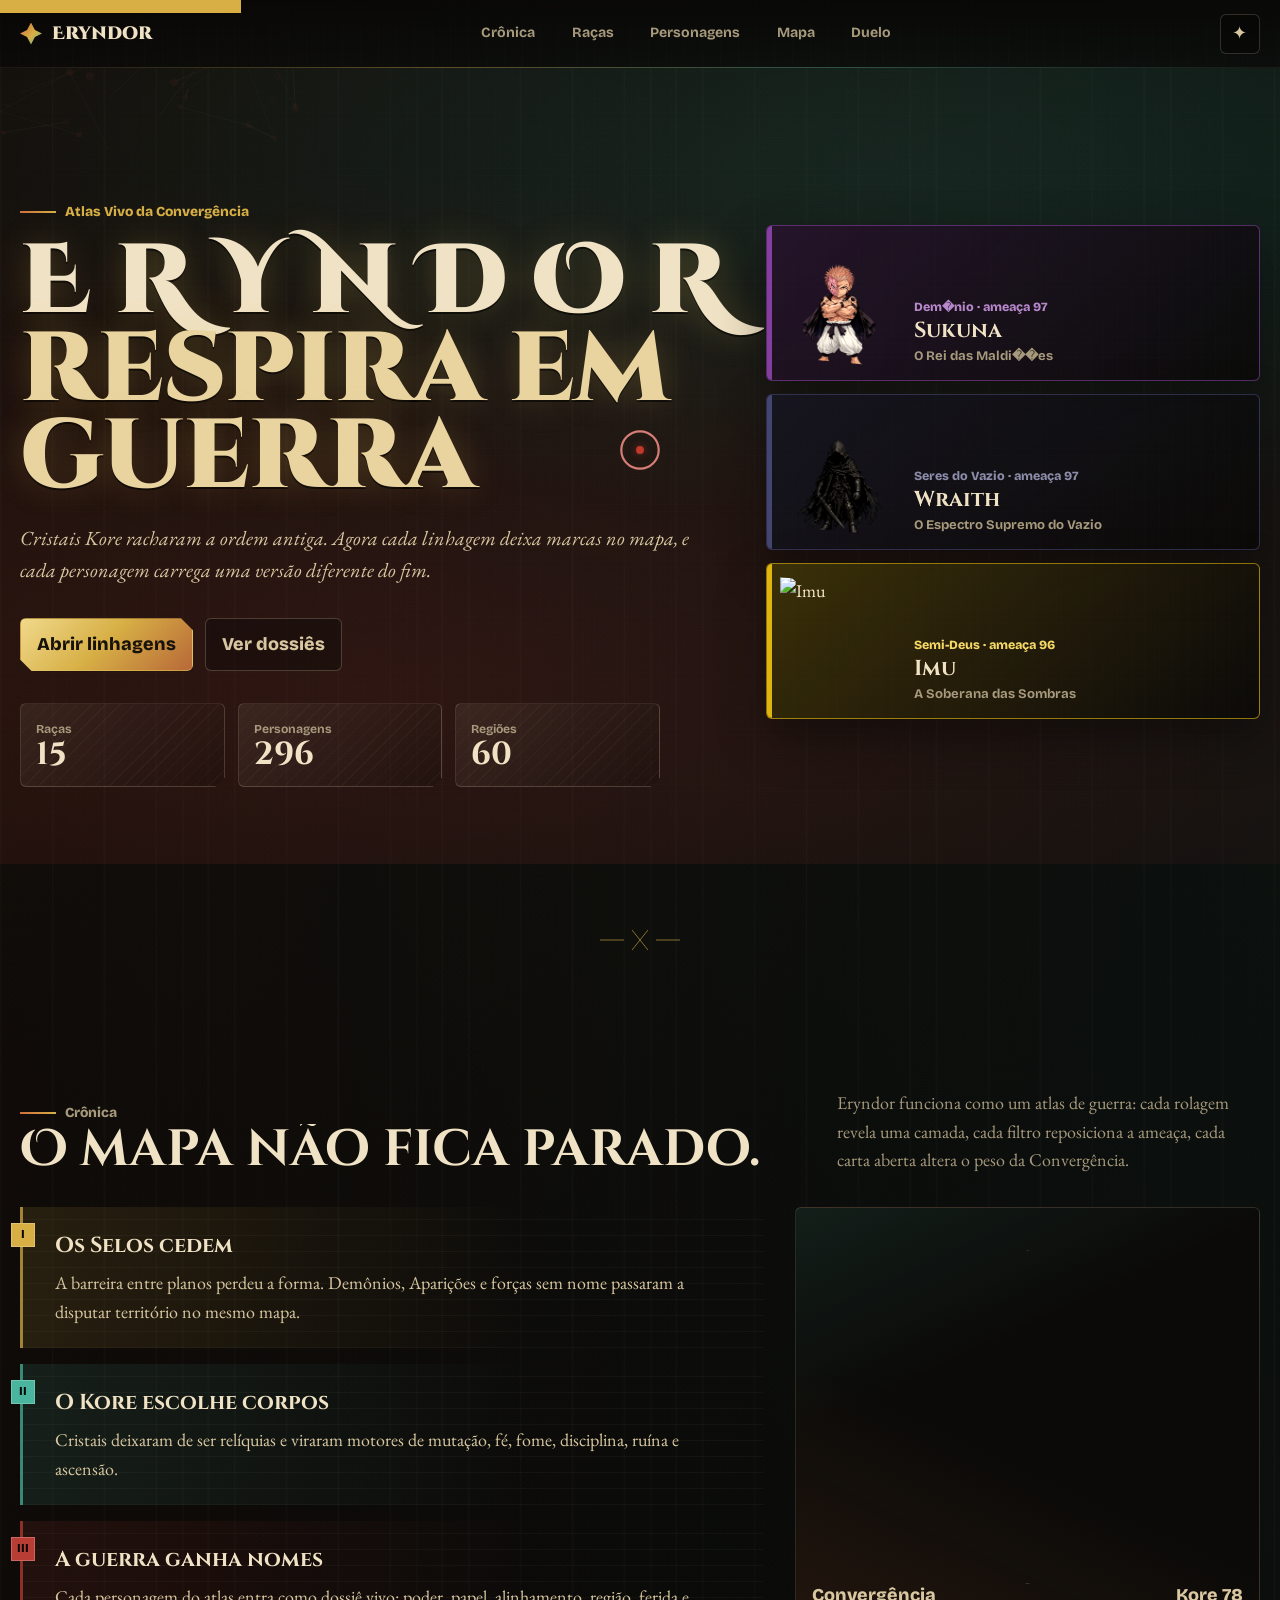
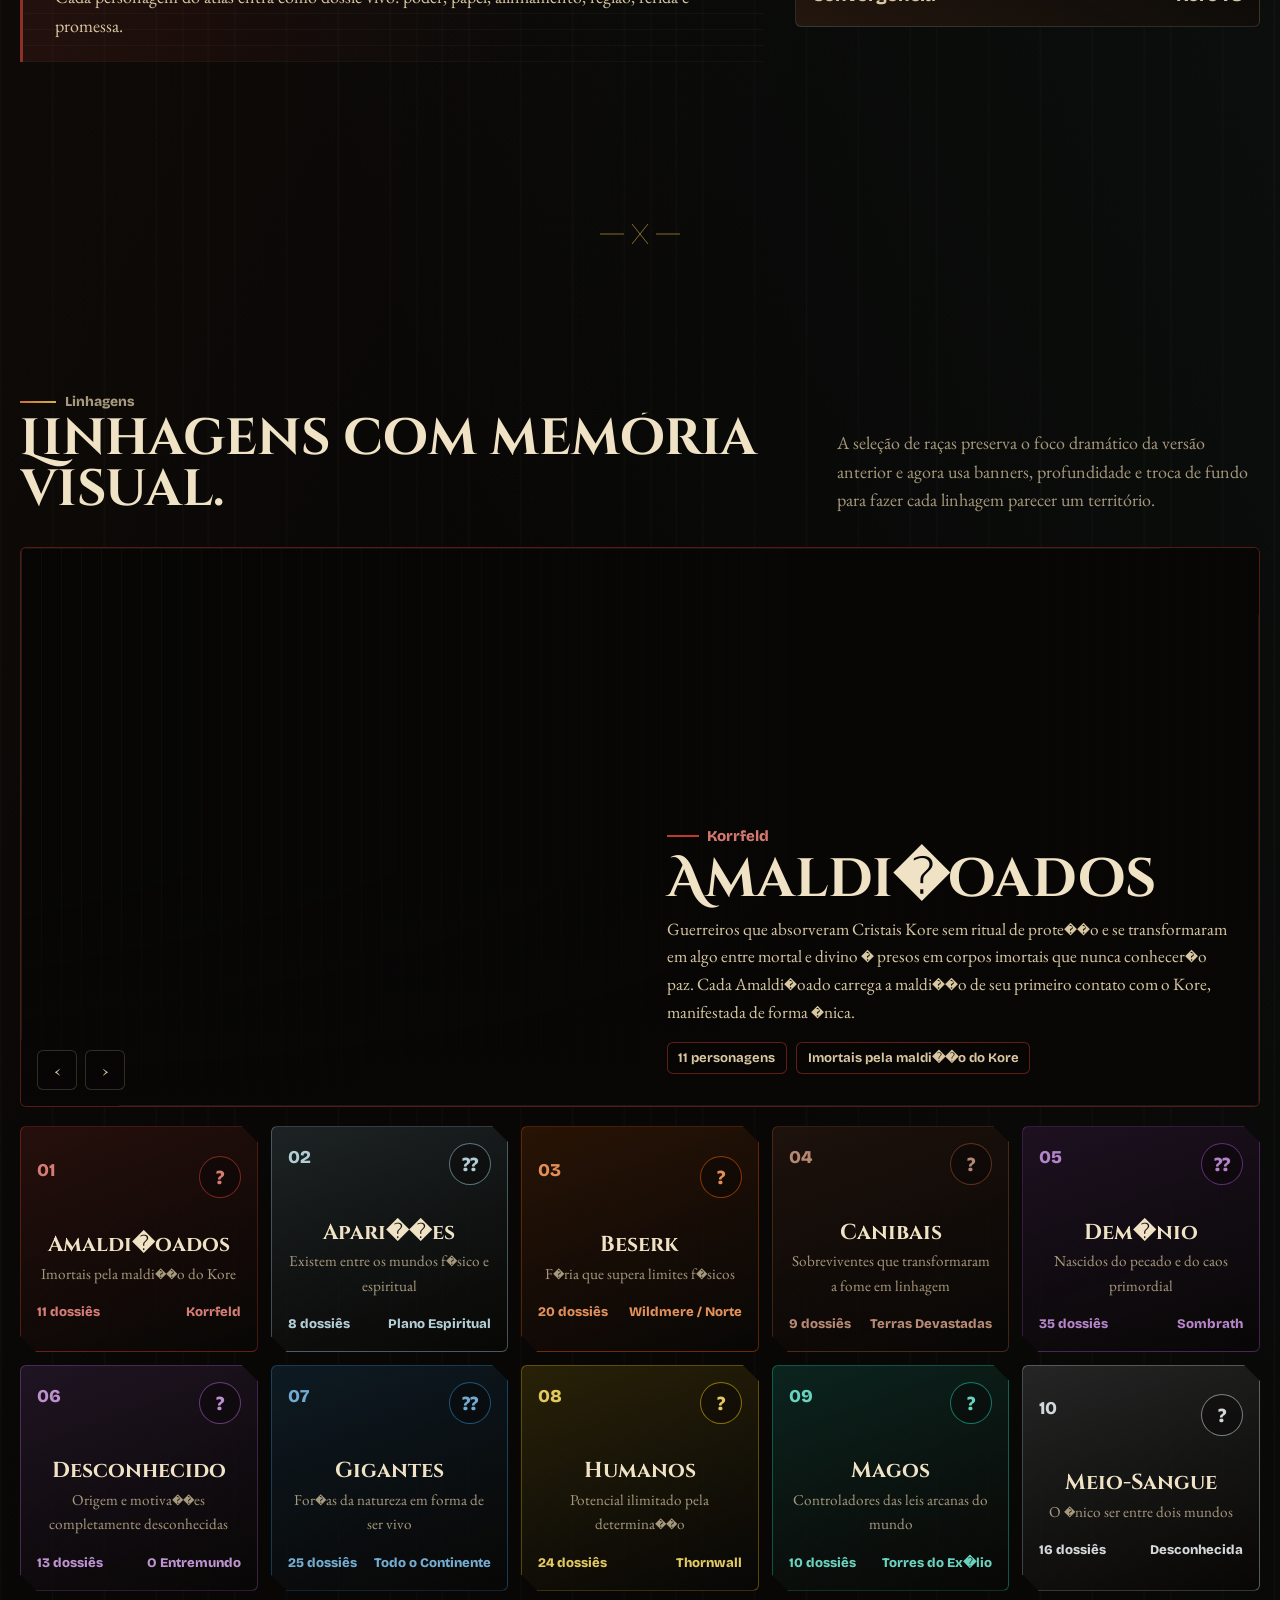
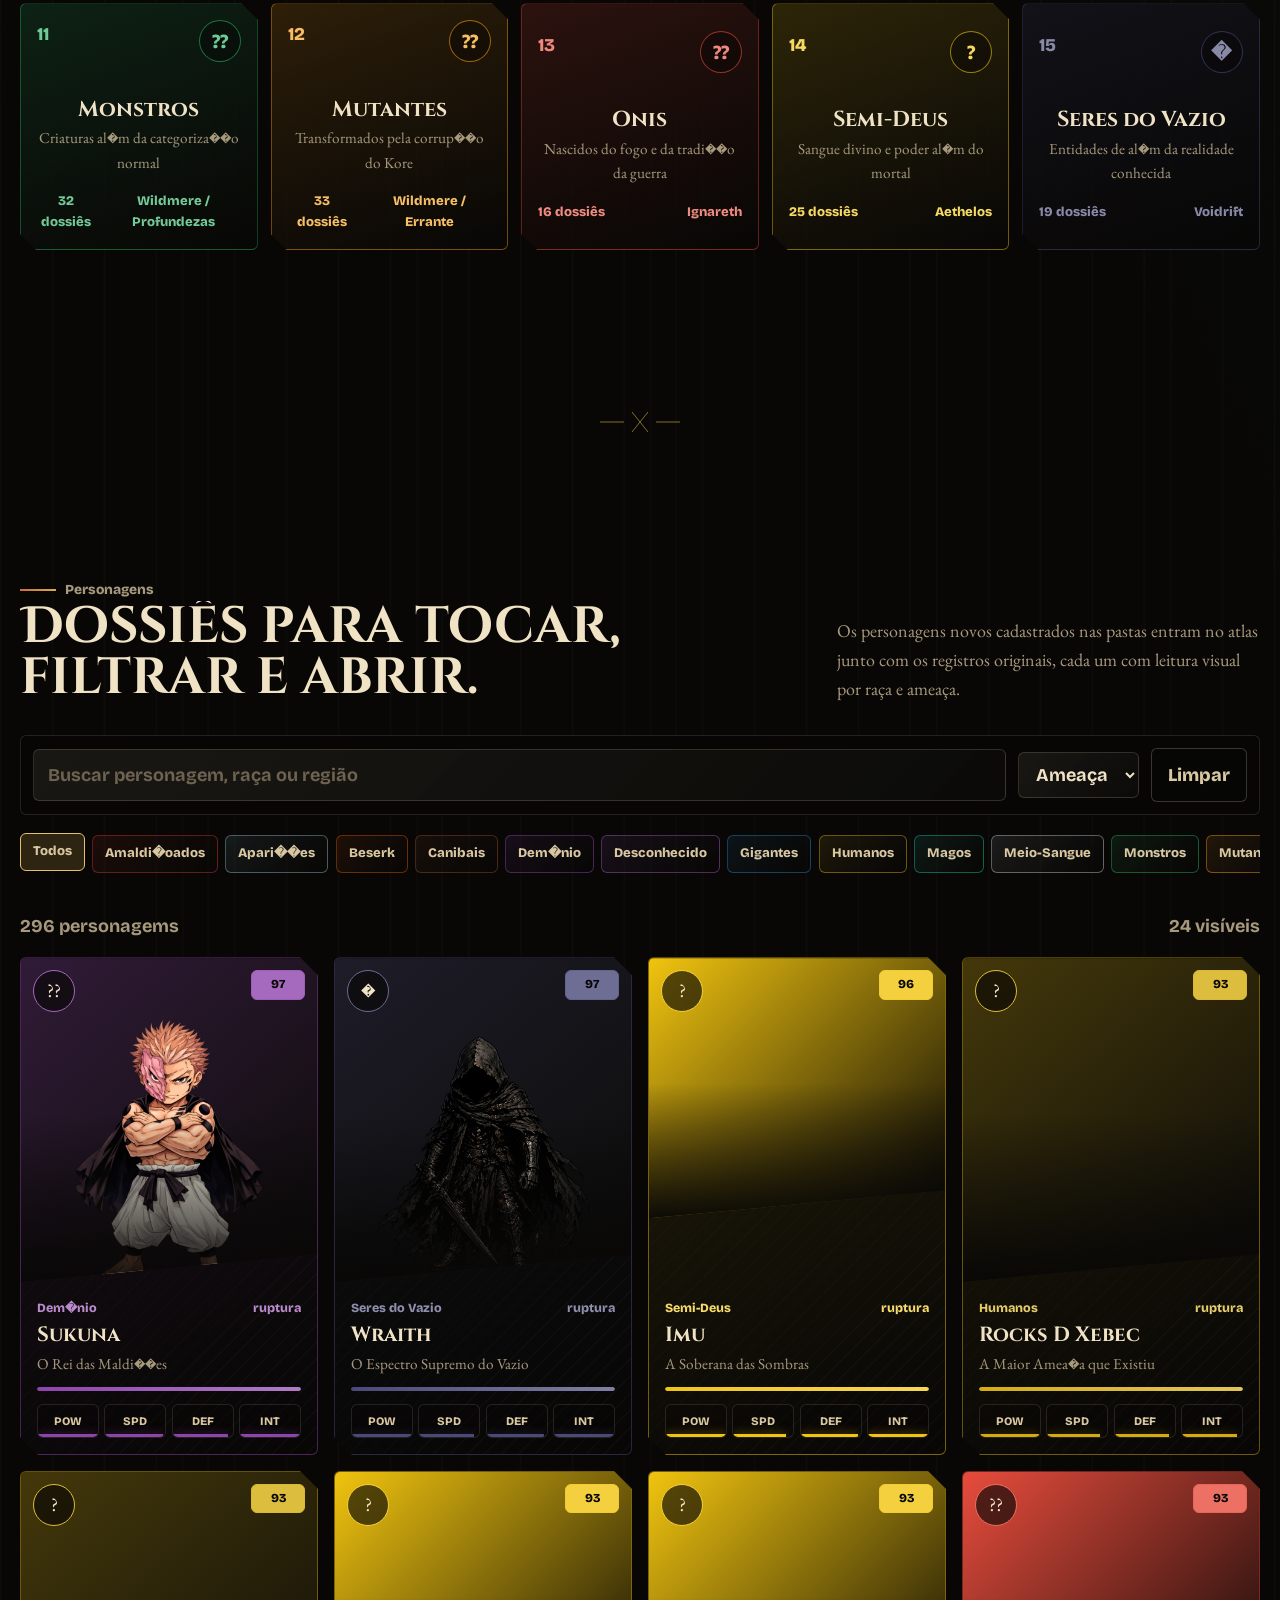
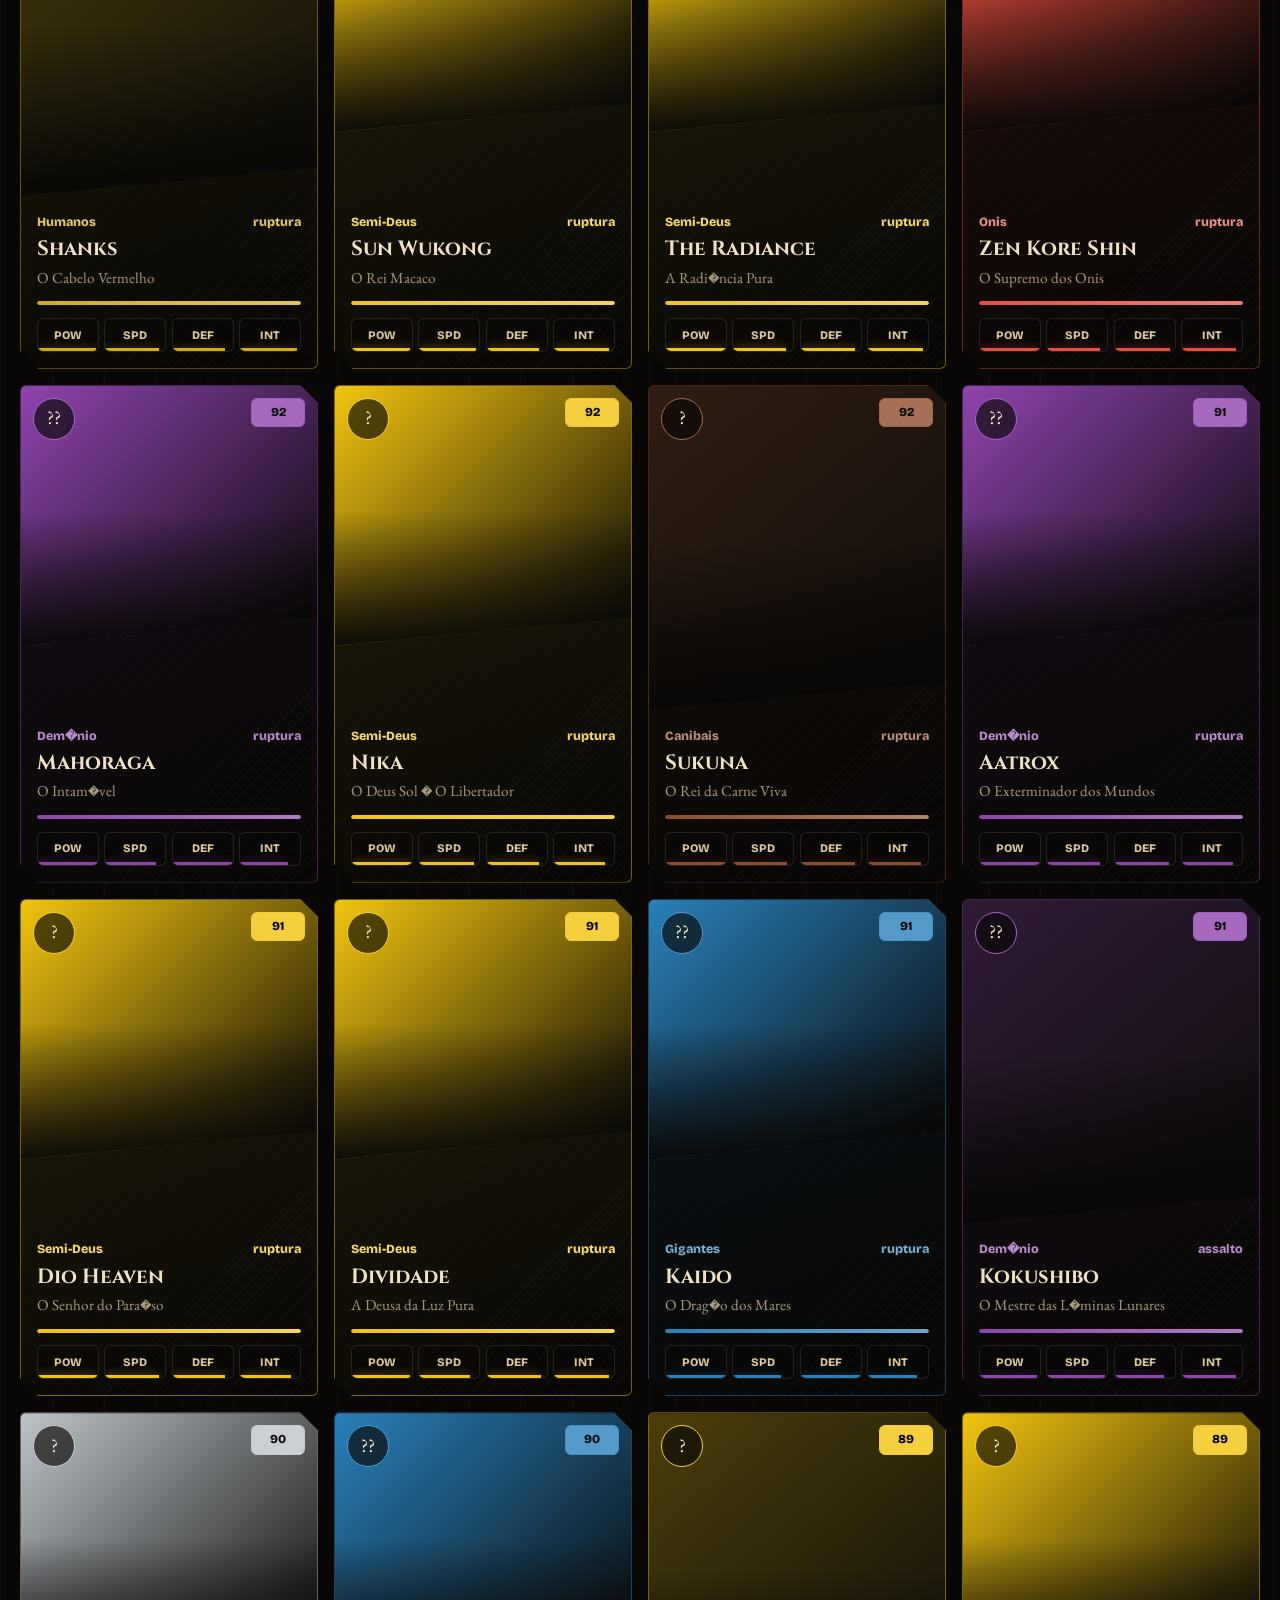
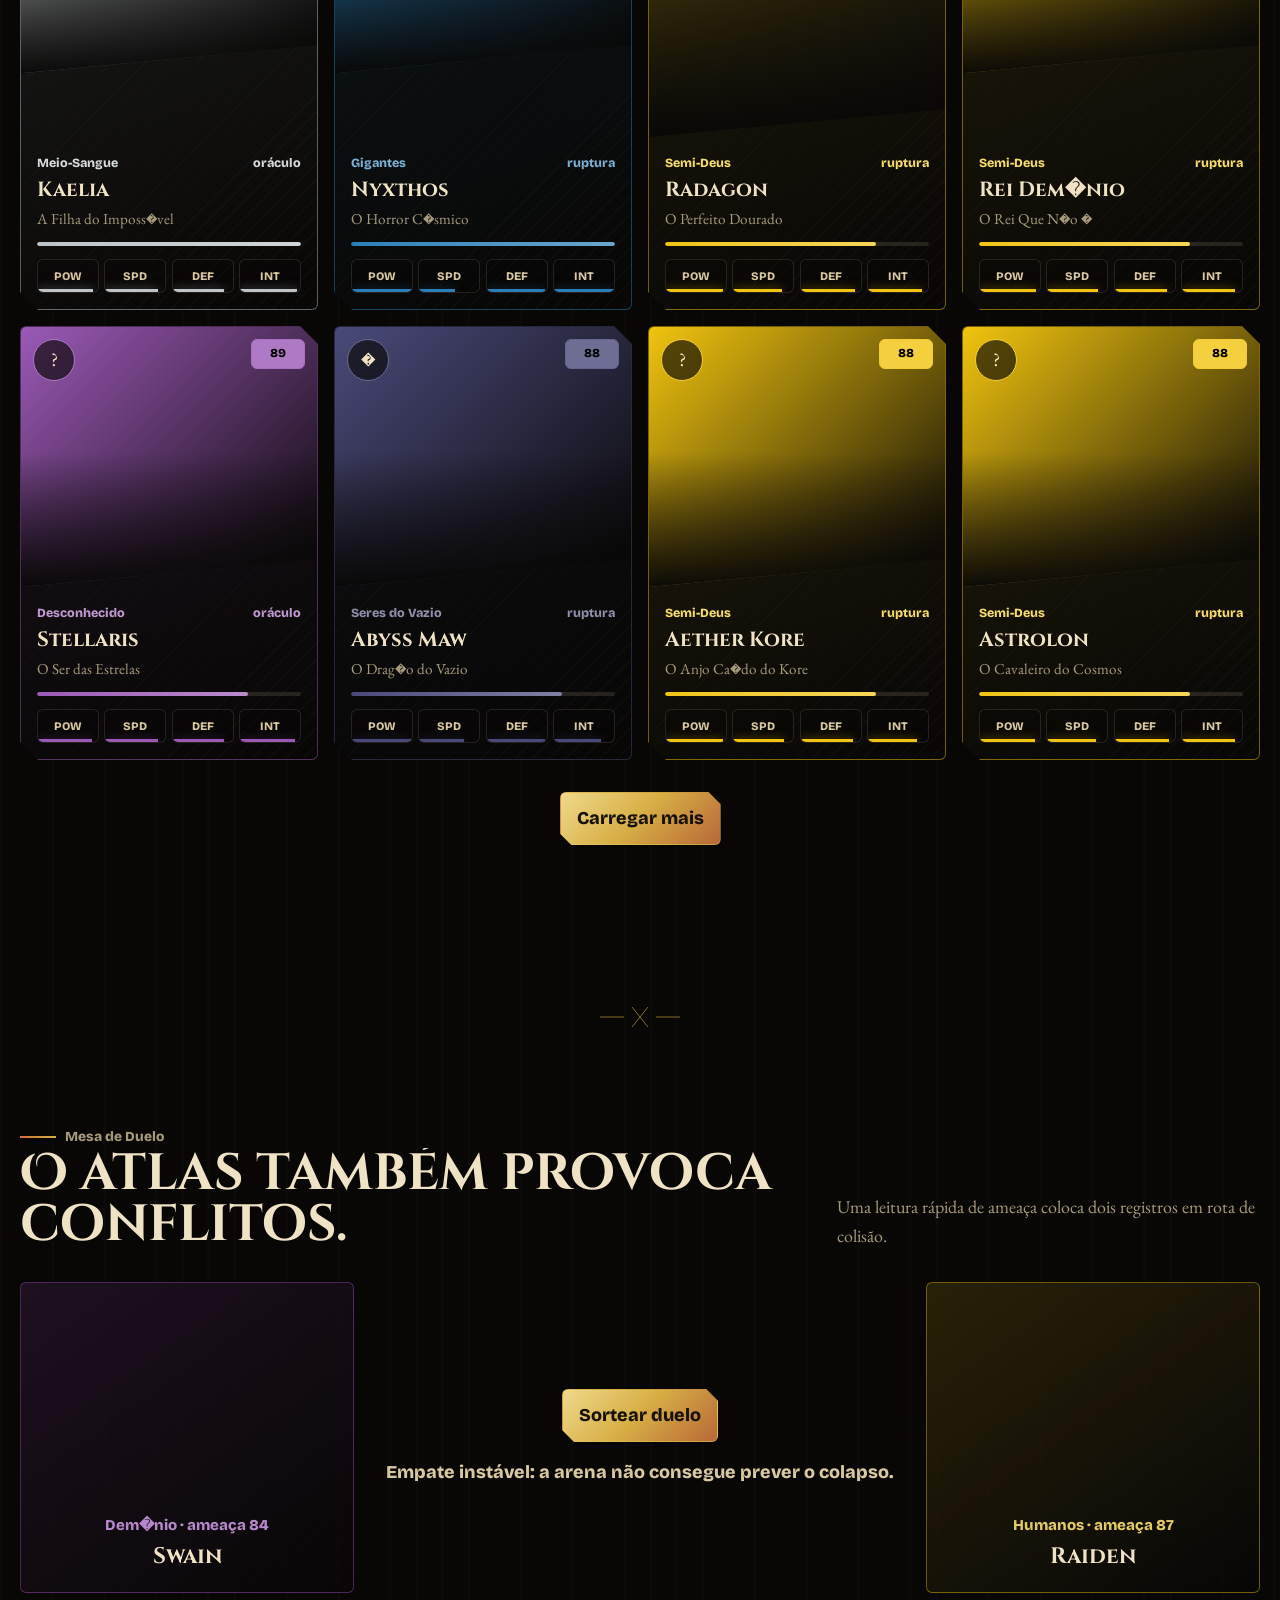
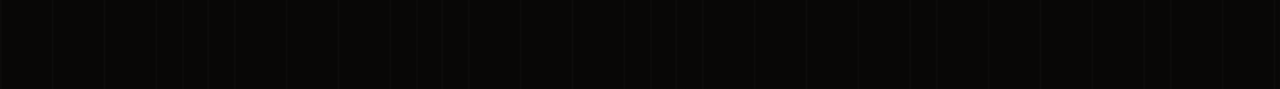
==== commit 15750be0: "Teste" ====
--- a/index.html
+++ b/index.html
@@ -115,6 +115,7 @@
         <li><a href="#chronicles" data-cursor="Crônica">Crônica</a></li>
         <li><a href="#races" data-cursor="Raças">Raças</a></li>
         <li><a href="#characters" data-cursor="Galeria">Personagens</a></li>
+        <li><a href="mundo-interativo.html" data-cursor="Mapa">Mapa</a></li>
         <li><a href="#duel" data-cursor="Duelo">Duelo</a></li>
       </ul>
       <div class="nav-quick">
--- a/css/layout.css
+++ b/css/layout.css
@@ -12,6 +12,18 @@
 
 .section + .section {
   border-top: 1px solid rgba(240, 226, 196, 0.08);
+}
+
+/* Hero ajustado para mundo interativo */
+.mundo-interativo-body .hero {
+  min-height: 60vh;
+  padding: 7.8rem max(1.2rem, calc((100vw - 1240px) / 2)) 4rem;
+}
+
+.mundo-interativo-body #ambient-canvas,
+.mundo-interativo-body .hero-warfog,
+.mundo-interativo-body .hero-dossiers {
+  display: none;
 }
 
 .section-heading {
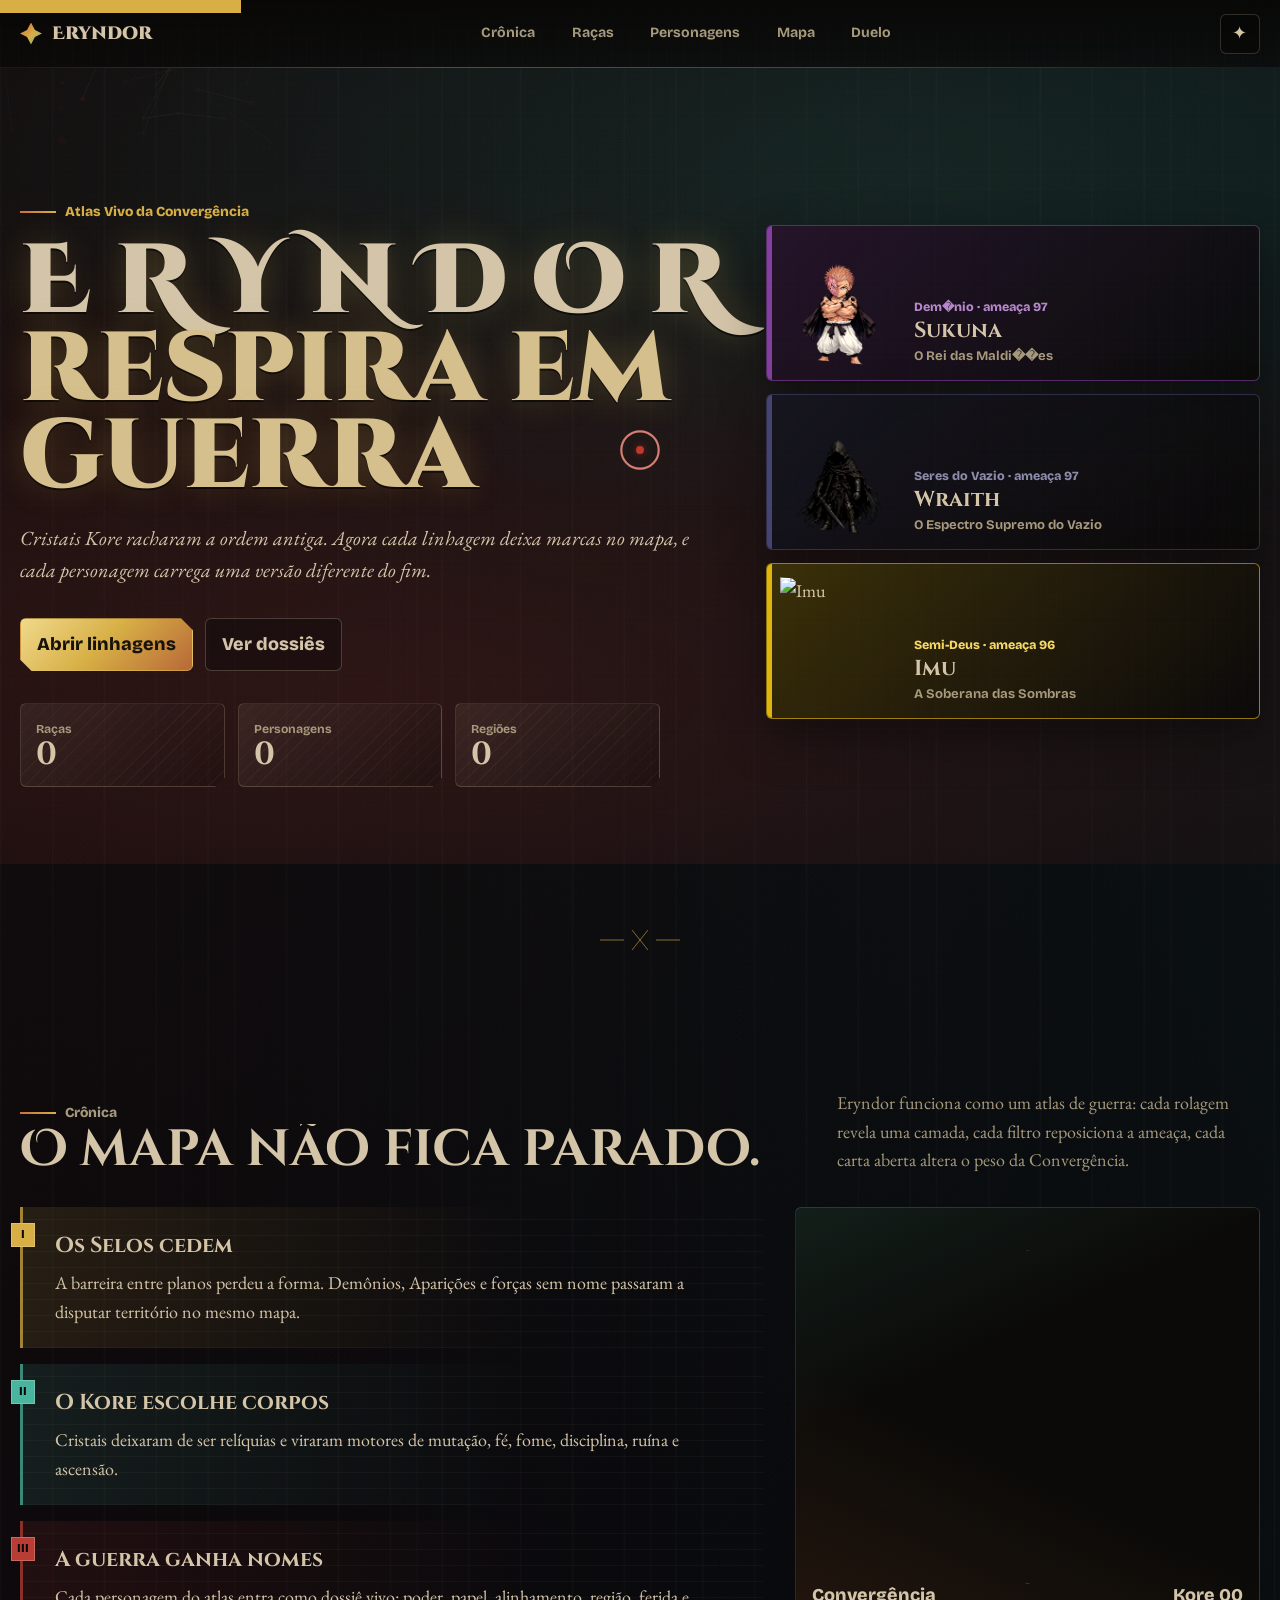
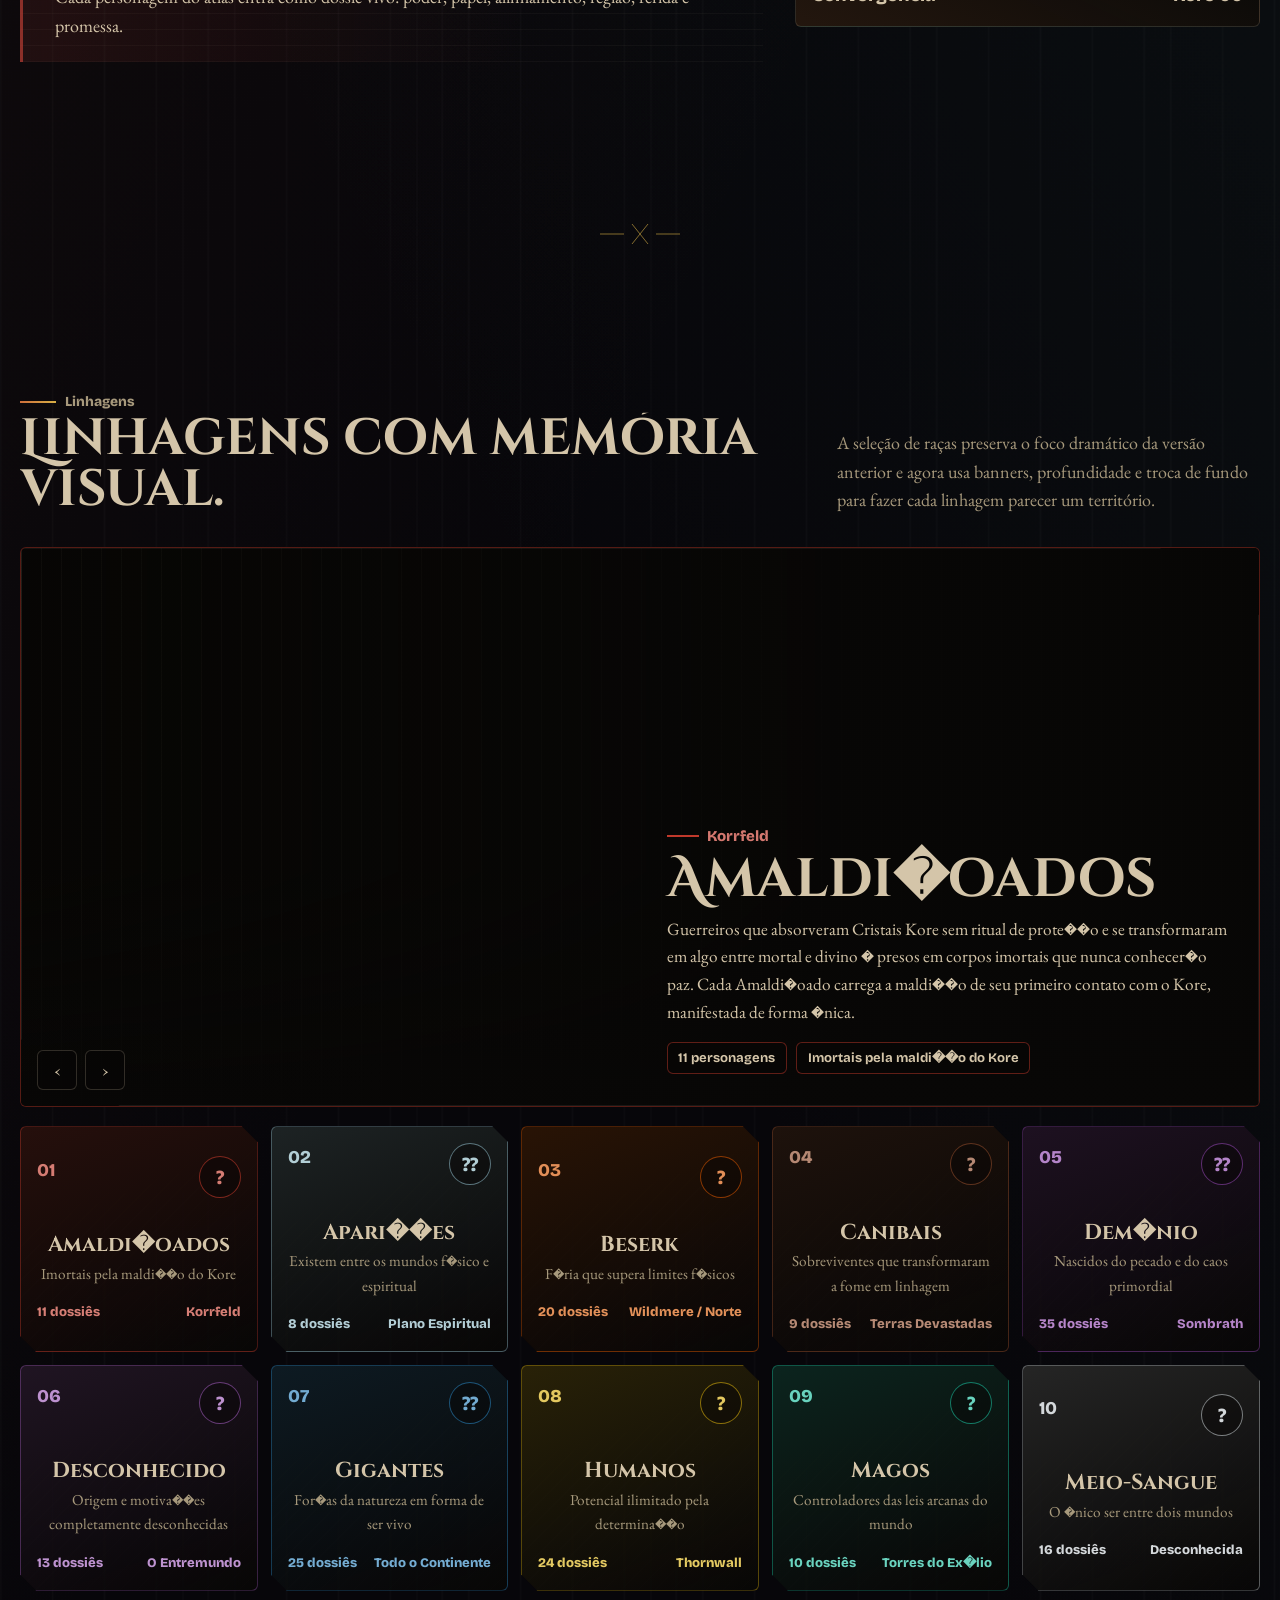
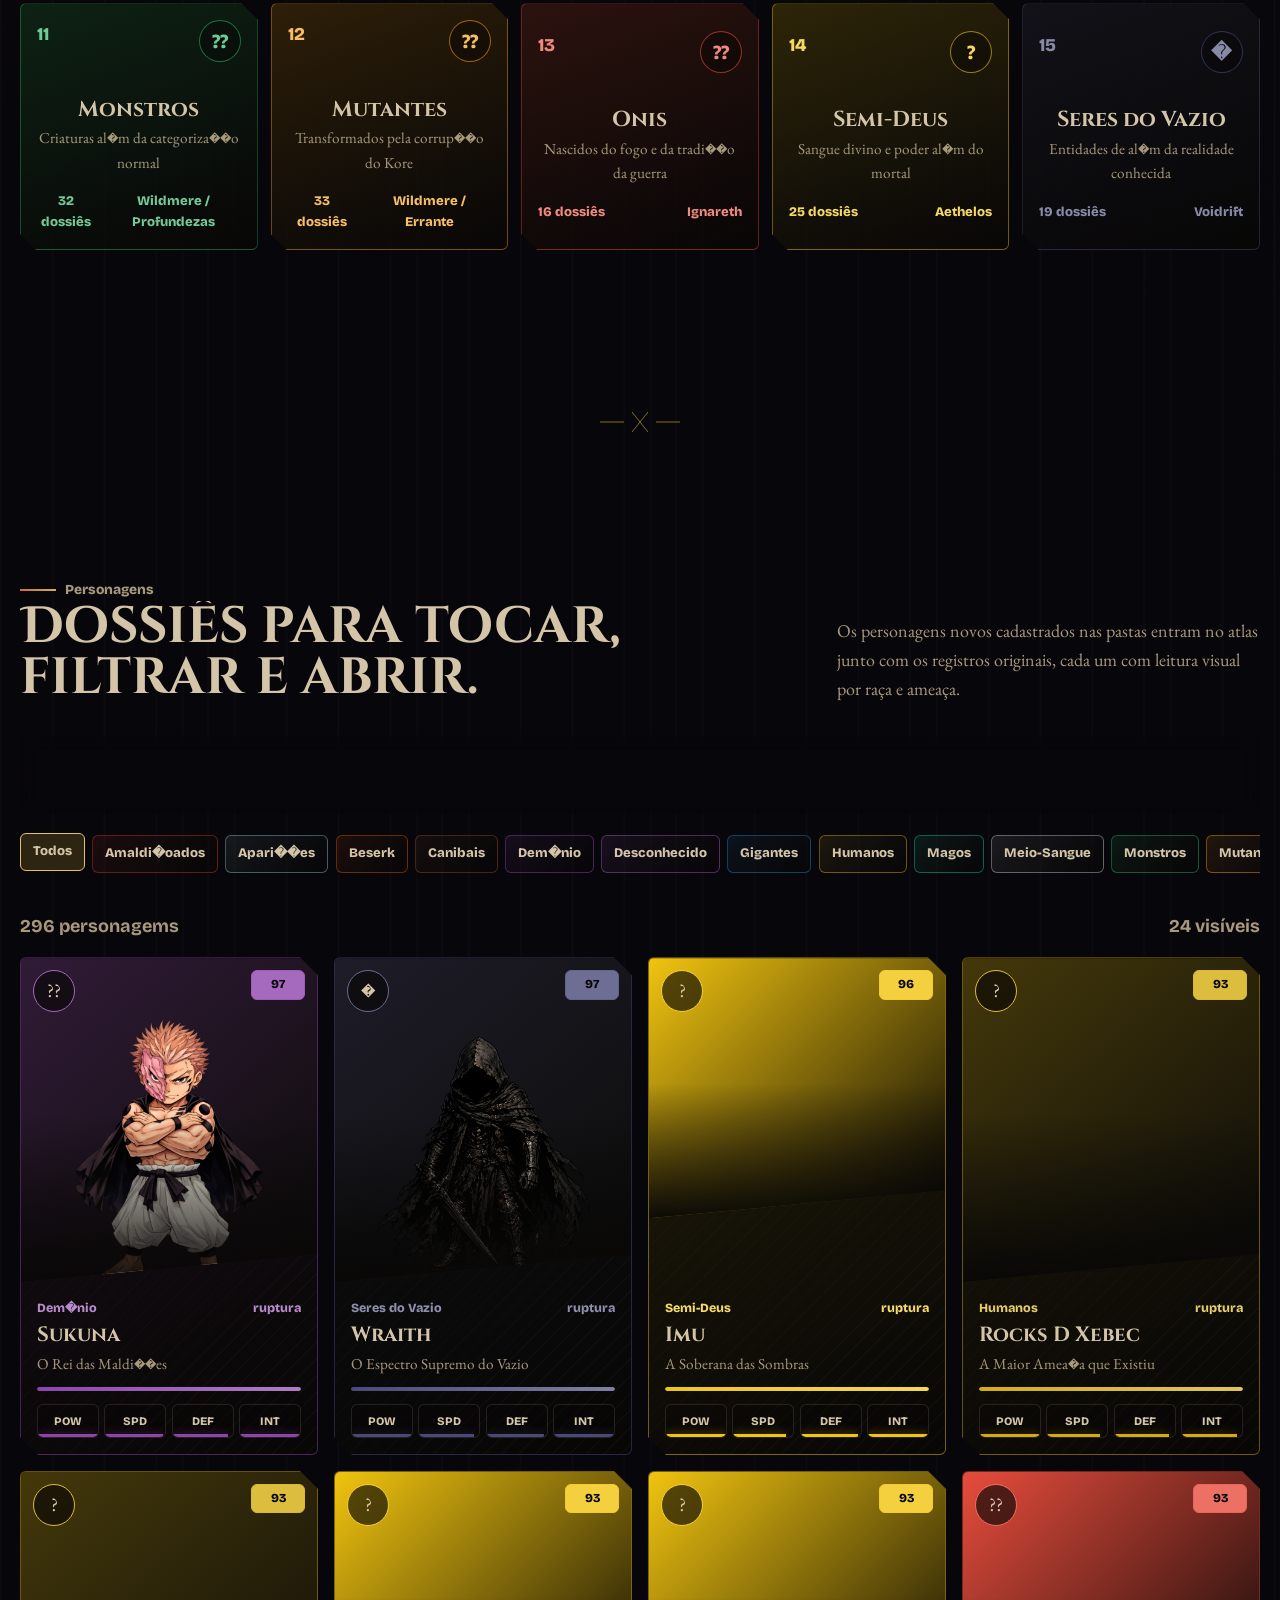
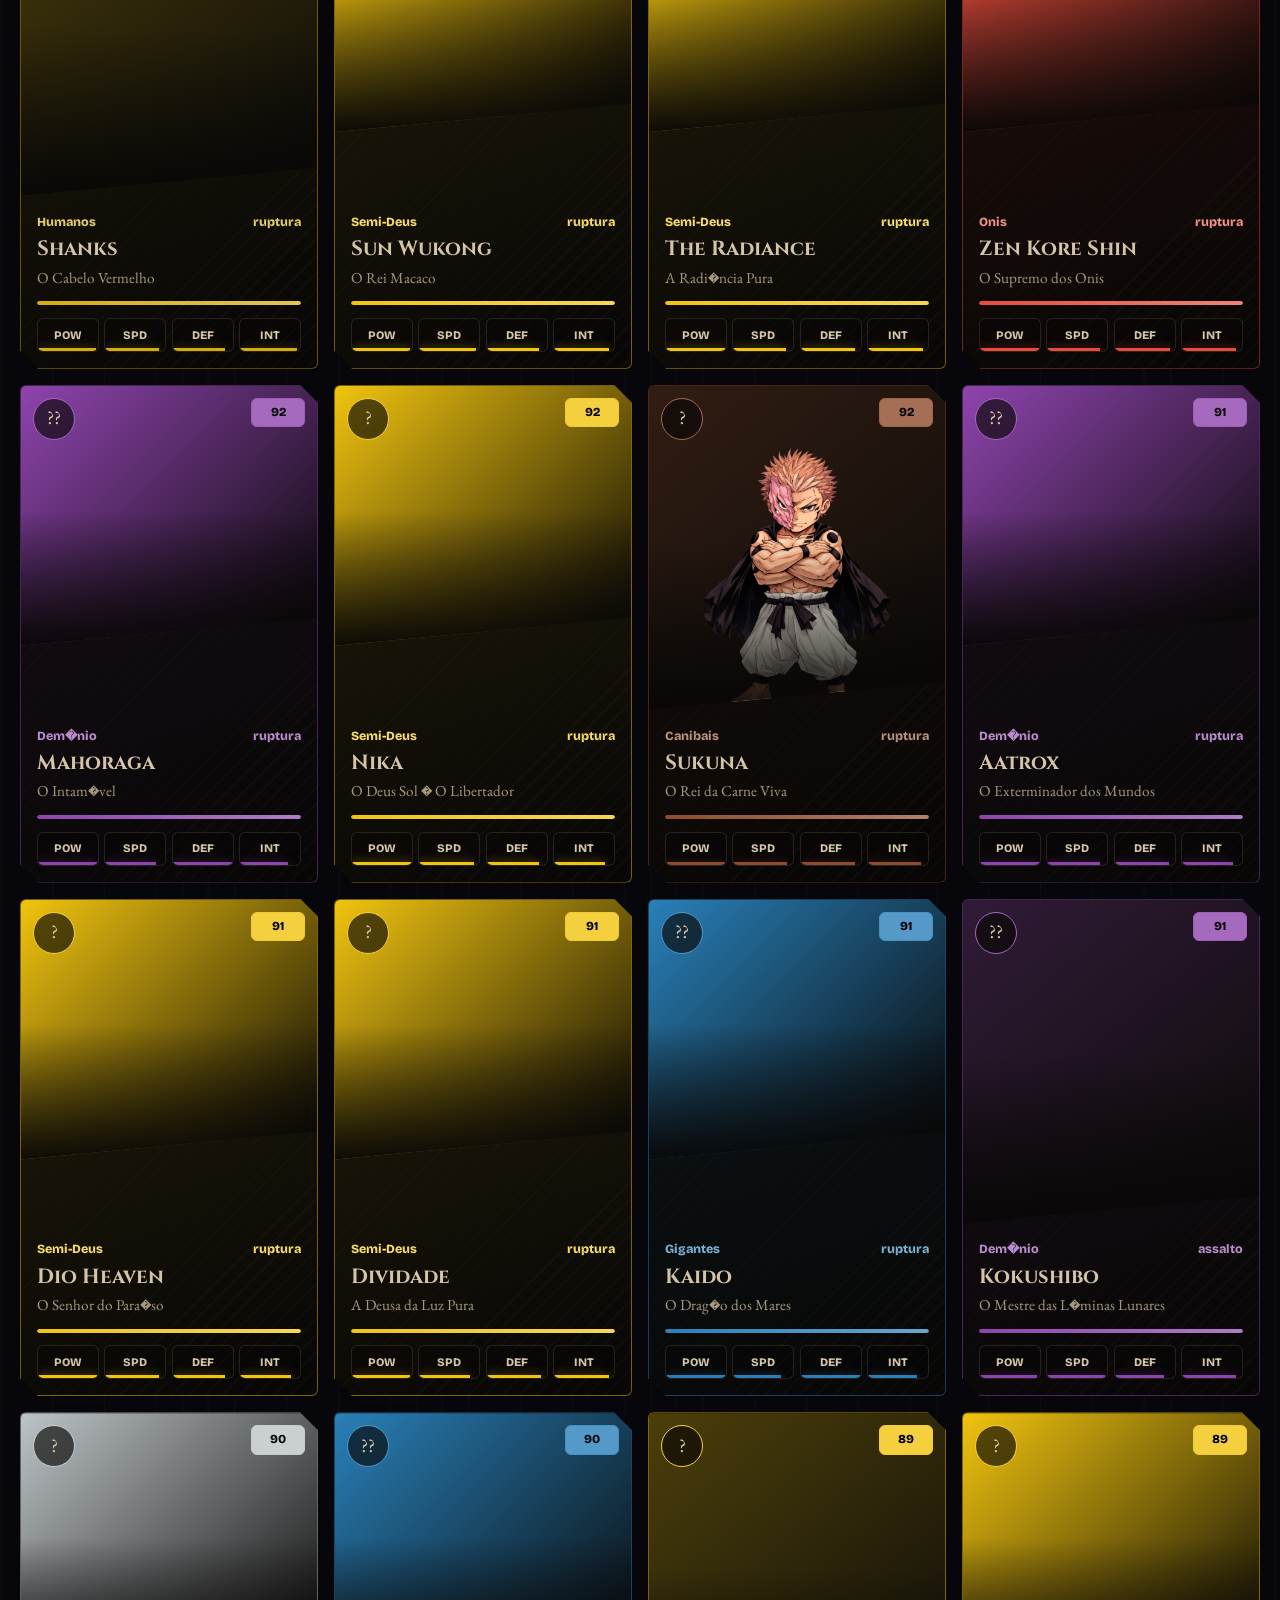
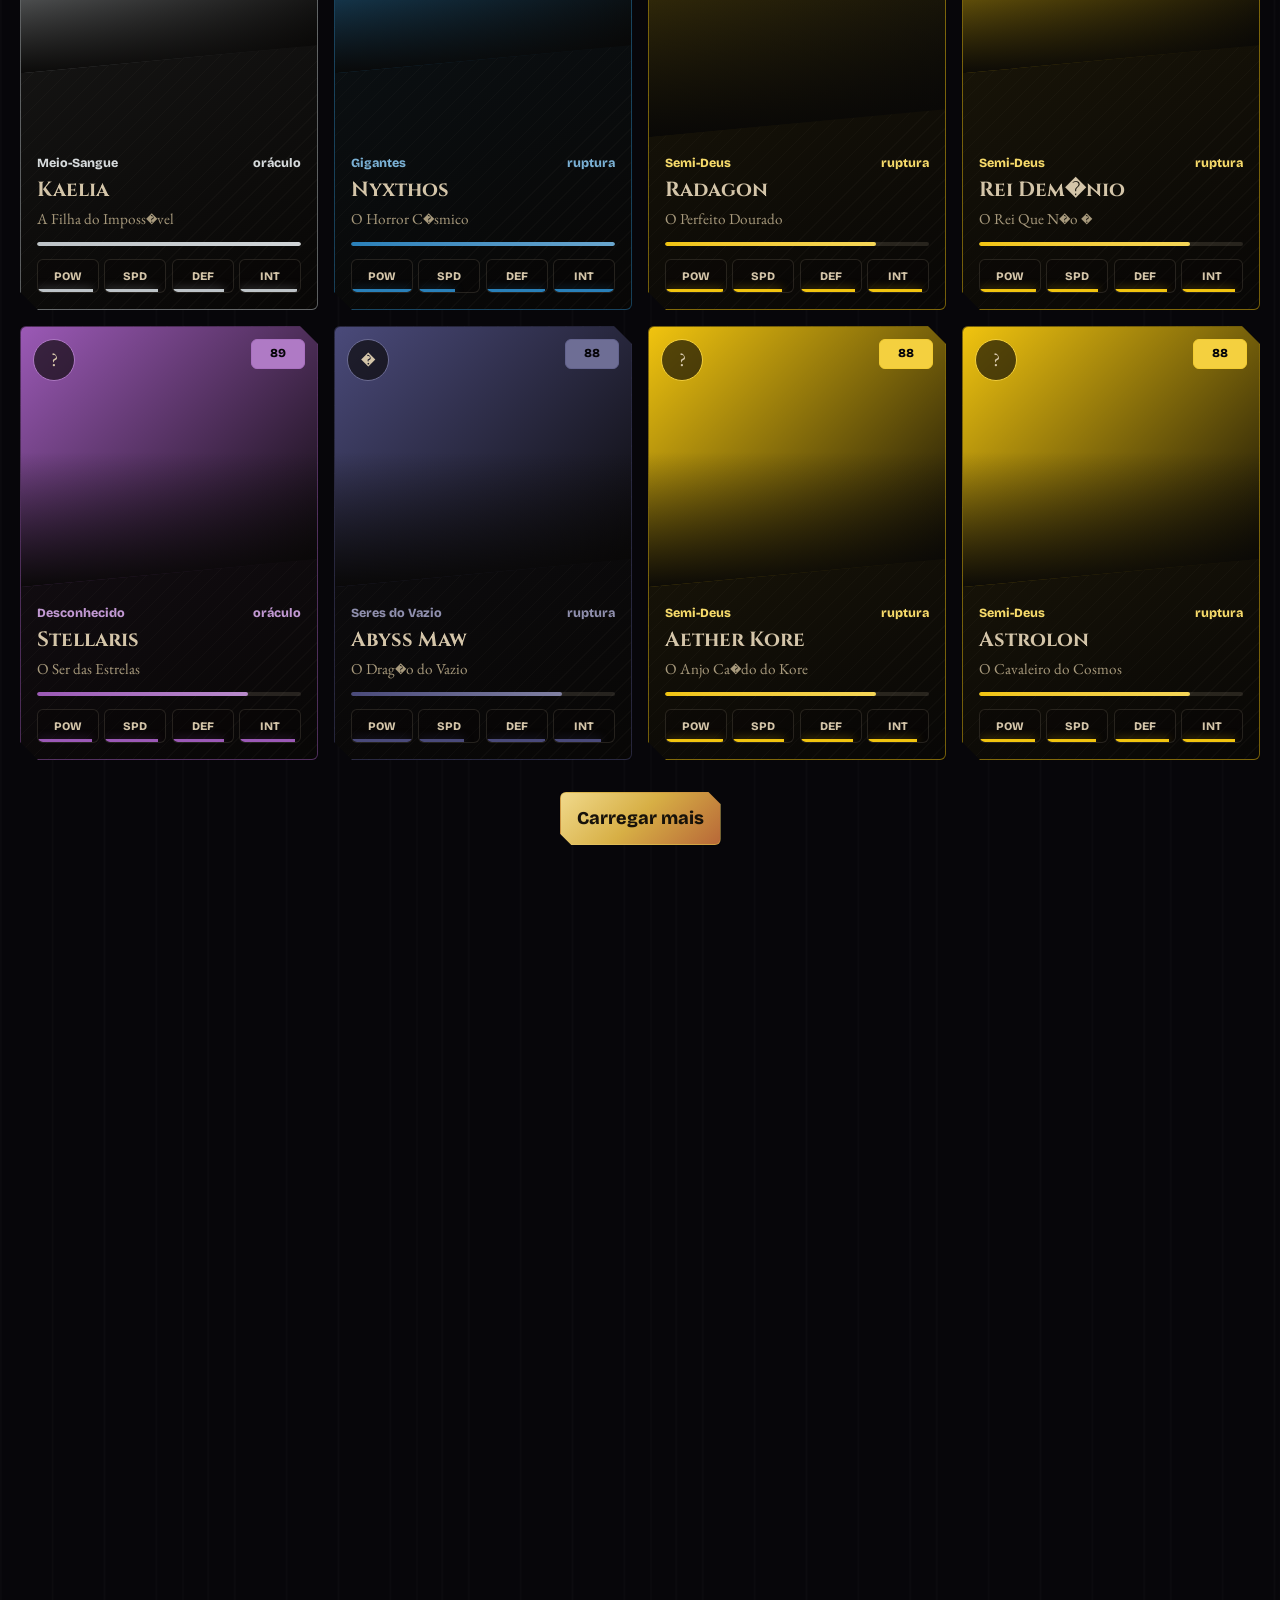
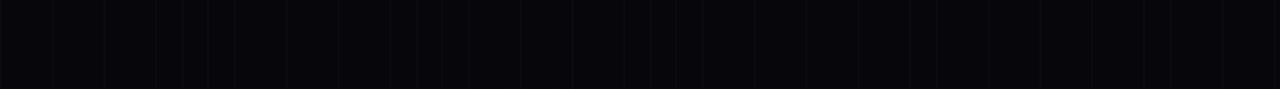
==== commit 12c07971: "Adicionando mapa" ====
--- a/index.html
+++ b/index.html
@@ -1,6 +1,9 @@
 <!doctype html>
 <html lang="pt-BR">
   <head>
+    <noscript>
+      <style>.site-loader { display: none !important; }</style>
+    </noscript>
     <meta charset="UTF-8" />
     <meta name="viewport" content="width=device-width, initial-scale=1.0" />
     <meta name="theme-color" content="#090806" />
@@ -115,7 +118,7 @@
         <li><a href="#chronicles" data-cursor="Crônica">Crônica</a></li>
         <li><a href="#races" data-cursor="Raças">Raças</a></li>
         <li><a href="#characters" data-cursor="Galeria">Personagens</a></li>
-        <li><a href="mundo-interativo.html" data-cursor="Mapa">Mapa</a></li>
+        <li><a href="mapa.html" data-cursor="Mapa">Mapa</a></li>
         <li><a href="#duel" data-cursor="Duelo">Duelo</a></li>
       </ul>
       <div class="nav-quick">
--- a/css/tokens.css
+++ b/css/tokens.css
@@ -1,11 +1,31 @@
-/* ===== CSS Custom Properties & Reset ===== */
+/* ===== CSS Custom Properties - ERYNDOR Design System ===== */
 :root {
-  --ink: #080706;
-  --ink-2: #11100d;
-  --charcoal: #191714;
-  --iron: #24211c;
-  --bone: #f0e2c4;
-  --paper: #d8c7a1;
+  /* PRIMÁRIOS (Fundo profundo) - Seção 2.1 */
+  --eryndor-void: #07060A;      /* quase-preto com toque violeta */
+  --eryndor-abyss: #0E0B14;     /* fundo de cards e seções */
+  --eryndor-deep: #1A1525;      /* superfícies elevadas */
+
+  /* ACENTO PRINCIPAL (Kore Crystal) - Seção 2.1 */
+  --kore-gold: #C9A84C;         /* dourado envelhecido */
+  --kore-amber: #E8B84B;        /* hover, highlights ativos */
+  --kore-glow: #FFD97D;         /* brilhos, partículas */
+
+  /* ACENTO SECUNDÁRIO (Selagem / Magia Antiga) - Seção 2.1 */
+  --seal-crimson: #7B1F2E;      /* vermelho sangue escuro */
+  --seal-ember: #C0392B;         /* alerta, ameaça alta */
+  --seal-violet: #4A2060;       /* magia de Convergência */
+
+  /* NEUTROS - Seção 2.1 */
+  --parchment: #D4C5A9;         /* texto corrido, lore */
+  --fog: #8A7F72;              /* texto secundário, labels */
+  --stone: #3D3530;             /* bordas, divisores */
+
+  /* Variáveis legadas para compatibilidade */
+  --ink: var(--eryndor-void);
+  --ink-2: var(--eryndor-abyss);
+  --charcoal: var(--eryndor-deep);
+  --bone: var(--parchment);
+  --paper: var(--parchment);
   --muted: #a7997c;
   --dim: #6e6250;
   --kore: #d7af45;
--- a/css/tokens.css
+++ b/css/tokens.css
@@ -1,11 +1,31 @@
-/* ===== CSS Custom Properties & Reset ===== */
+/* ===== CSS Custom Properties - ERYNDOR Design System ===== */
 :root {
-  --ink: #080706;
-  --ink-2: #11100d;
-  --charcoal: #191714;
-  --iron: #24211c;
-  --bone: #f0e2c4;
-  --paper: #d8c7a1;
+  /* PRIMÁRIOS (Fundo profundo) - Seção 2.1 */
+  --eryndor-void: #07060A;      /* quase-preto com toque violeta */
+  --eryndor-abyss: #0E0B14;     /* fundo de cards e seções */
+  --eryndor-deep: #1A1525;      /* superfícies elevadas */
+
+  /* ACENTO PRINCIPAL (Kore Crystal) - Seção 2.1 */
+  --kore-gold: #C9A84C;         /* dourado envelhecido */
+  --kore-amber: #E8B84B;        /* hover, highlights ativos */
+  --kore-glow: #FFD97D;         /* brilhos, partículas */
+
+  /* ACENTO SECUNDÁRIO (Selagem / Magia Antiga) - Seção 2.1 */
+  --seal-crimson: #7B1F2E;      /* vermelho sangue escuro */
+  --seal-ember: #C0392B;         /* alerta, ameaça alta */
+  --seal-violet: #4A2060;       /* magia de Convergência */
+
+  /* NEUTROS - Seção 2.1 */
+  --parchment: #D4C5A9;         /* texto corrido, lore */
+  --fog: #8A7F72;              /* texto secundário, labels */
+  --stone: #3D3530;             /* bordas, divisores */
+
+  /* Variáveis legadas para compatibilidade */
+  --ink: var(--eryndor-void);
+  --ink-2: var(--eryndor-abyss);
+  --charcoal: var(--eryndor-deep);
+  --bone: var(--parchment);
+  --paper: var(--parchment);
   --muted: #a7997c;
   --dim: #6e6250;
   --kore: #d7af45;
--- a/css/layout.css
+++ b/css/layout.css
@@ -16,8 +16,15 @@
 
 /* Hero ajustado para mundo interativo */
 .mundo-interativo-body .hero {
-  min-height: 60vh;
+  min-height: 70vh;
   padding: 7.8rem max(1.2rem, calc((100vw - 1240px) / 2)) 4rem;
+  position: relative;
+  overflow: hidden;
+}
+
+.mundo-interativo-body .hero-copy {
+  position: relative;
+  z-index: 3;
 }
 
 .mundo-interativo-body #ambient-canvas,
--- a/css/components.css
+++ b/css/components.css
@@ -11,9 +11,17 @@
     visibility 0.55s ease;
 }
 
+.site-loader.loaded,
 body.is-loaded .site-loader {
+  opacity: 0 !important;
+  visibility: hidden !important;
+  pointer-events: none !important;
+}
+
+.site-loader.loaded {
   opacity: 0;
   visibility: hidden;
+  pointer-events: none;
 }
 
 .loader-mark {
--- a/css/animations.css
+++ b/css/animations.css
@@ -15,6 +15,179 @@
     opacity: 1;
     transform: scale(1) rotate(0deg);
     filter: blur(0);
+  }
+}
+
+@keyframes sigilTurn {
+  0% {
+    transform: rotate(0) scale(0.86);
+  }
+  55% {
+    transform: rotate(180deg) scale(1);
+  }
+  100% {
+    transform: rotate(360deg) scale(0.86);
+  }
+}
+
+/* Novas animações épicas */
+@keyframes koreShardPulse {
+  0%, 100% {
+    transform: translate(-50%, -50%) scale(1);
+    opacity: 0.4;
+  }
+  50% {
+    transform: translate(-50%, -50%) scale(1.08);
+    opacity: 0.6;
+  }
+}
+
+@keyframes sealAwaken {
+  from {
+    opacity: 0;
+    transform: scale(0.8) rotate(-180deg);
+  }
+  to {
+    opacity: 1;
+    transform: scale(1) rotate(0deg);
+  }
+}
+
+@keyframes sealRip {
+  from {
+    clip-path: inset(50% 0 50% 0);
+    filter: brightness(3) blur(4px);
+  }
+  to {
+    clip-path: inset(0 0 0 0);
+    filter: brightness(1) blur(0);
+  }
+}
+
+@keyframes hologramSweep {
+  from { transform: rotate(0deg); }
+  to { transform: rotate(360deg); }
+}
+
+@keyframes plasmaFlow {
+  from { filter: brightness(1); }
+  to { filter: brightness(1.4); }
+}
+
+@keyframes pulseSlow {
+  0%, 100% { r: 2.5; opacity: 0.8; }
+  50% { r: 3.2; opacity: 1; }
+}
+
+@keyframes pulseGlow {
+  0%, 100% { r: 3; filter: drop-shadow(0 0 12px currentColor); }
+  50% { r: 4; filter: drop-shadow(0 0 24px currentColor); }
+}
+
+@keyframes korePulse {
+  0%, 100% { transform: scale(1); opacity: 0.8; }
+  50% { transform: scale(1.1); opacity: 1; }
+}
+
+@keyframes waveExpand {
+  0% { transform: scale(1); opacity: 0.5; }
+  100% { transform: scale(1.8); opacity: 0; }
+}
+
+@keyframes orbFloat1 {
+  0%, 100% { transform: translate(0, 0) scale(1); }
+  33% { transform: translate(50px, -30px) scale(1.1); }
+  66% { transform: translate(-20px, 40px) scale(0.9); }
+}
+
+@keyframes orbFloat2 {
+  0%, 100% { transform: translate(0, 0) scale(1); }
+  50% { transform: translate(-60px, 50px) scale(1.2); }
+}
+
+@keyframes orbFloat3 {
+  0%, 100% { transform: translate(0, 0) scale(1); }
+  25% { transform: translate(30px, 20px) scale(0.8); }
+  75% { transform: translate(-40px, -30px) scale(1.15); }
+}
+
+@keyframes letterRise {
+  to {
+    opacity: 1;
+    transform: translateY(0) scale(1);
+  }
+}
+
+@keyframes fogDrift {
+  from {
+    transform: translateX(-1%) scale(1.02);
+    opacity: 0.6;
+  }
+  to {
+    transform: translateX(1%) scale(0.98);
+    opacity: 1;
+  }
+}
+
+@keyframes mapPulse {
+  0%,
+  100% {
+    transform: scale(0.96) rotate(0deg);
+    opacity: 0.45;
+  }
+  50% {
+    transform: scale(1.02) rotate(2deg);
+    opacity: 0.9;
+  }
+}
+
+@keyframes veilOpen {
+  from {
+    clip-path: circle(0 at var(--origin-x, 50%) var(--origin-y, 50%));
+  }
+  to {
+    clip-path: circle(150% at var(--origin-x, 50%) var(--origin-y, 50%));
+  }
+}
+
+@keyframes clashFlash {
+  0%   { opacity: 0; }
+  30%  { opacity: 0.6; }
+  100% { opacity: 0; }
+}
+
+@keyframes slideFromLeft {
+  from { transform: translateX(-120%) rotate(-8deg); opacity: 0; }
+  to   { transform: translateX(0) rotate(0deg);      opacity: 1; }
+}
+
+@keyframes slideFromRight {
+  from { transform: translateX(120%) rotate(8deg); opacity: 0; }
+  to   { transform: translateX(0) rotate(0deg);   opacity: 1; }
+}
+
+@keyframes vertexSpin {
+  to { transform: rotate(360deg); }
+}
+
+@keyframes koreOrbit {
+  0%, 100% { transform: scale(1) rotate(0deg); }
+  50% { transform: scale(1.2) rotate(180deg); }
+}
+
+@keyframes loaderSweep {
+  from { transform: translateX(-120%); }
+  to { transform: translateX(260%); }
+}
+
+@keyframes dossierIn {
+  from {
+    opacity: 0;
+    transform: translateX(var(--entry-x, 0)) translateY(22px);
+  }
+  to {
+    opacity: 1;
+    transform: translateX(var(--entry-x, 0)) translateY(0);
   }
 }
 
--- a/css/responsive.css
+++ b/css/responsive.css
@@ -200,4 +200,47 @@
     padding: 1rem;
     font-size: 1rem;
   }
+}
+
+/* ===== Legend Responsive ===== */
+@media (max-width: 768px) {
+  .region-legend {
+    top: 50%;
+    left: 5%;
+    right: 5%;
+    transform: translateY(-50%) scale(0.95);
+    min-width: auto;
+  }
+
+  .legend-grid {
+    grid-template-columns: 1fr;
+  }
+}
+
+/* ===== Map 3D Adjustments ===== */
+@media (max-width: 768px) {
+  .mapa-3d-canvas {
+    height: 50vh;
+    max-height: 400px;
+  }
+
+  .mapa-hud {
+    position: absolute;
+    top: 1rem;
+    right: 1rem;
+    flex-direction: column;
+    gap: 0.5rem;
+  }
+
+  .hud-item {
+    padding: 0.3rem 0.6rem;
+  }
+
+  .hud-label {
+    font-size: 0.5rem;
+  }
+
+  .hud-value {
+    font-size: 1rem;
+  }
 }
